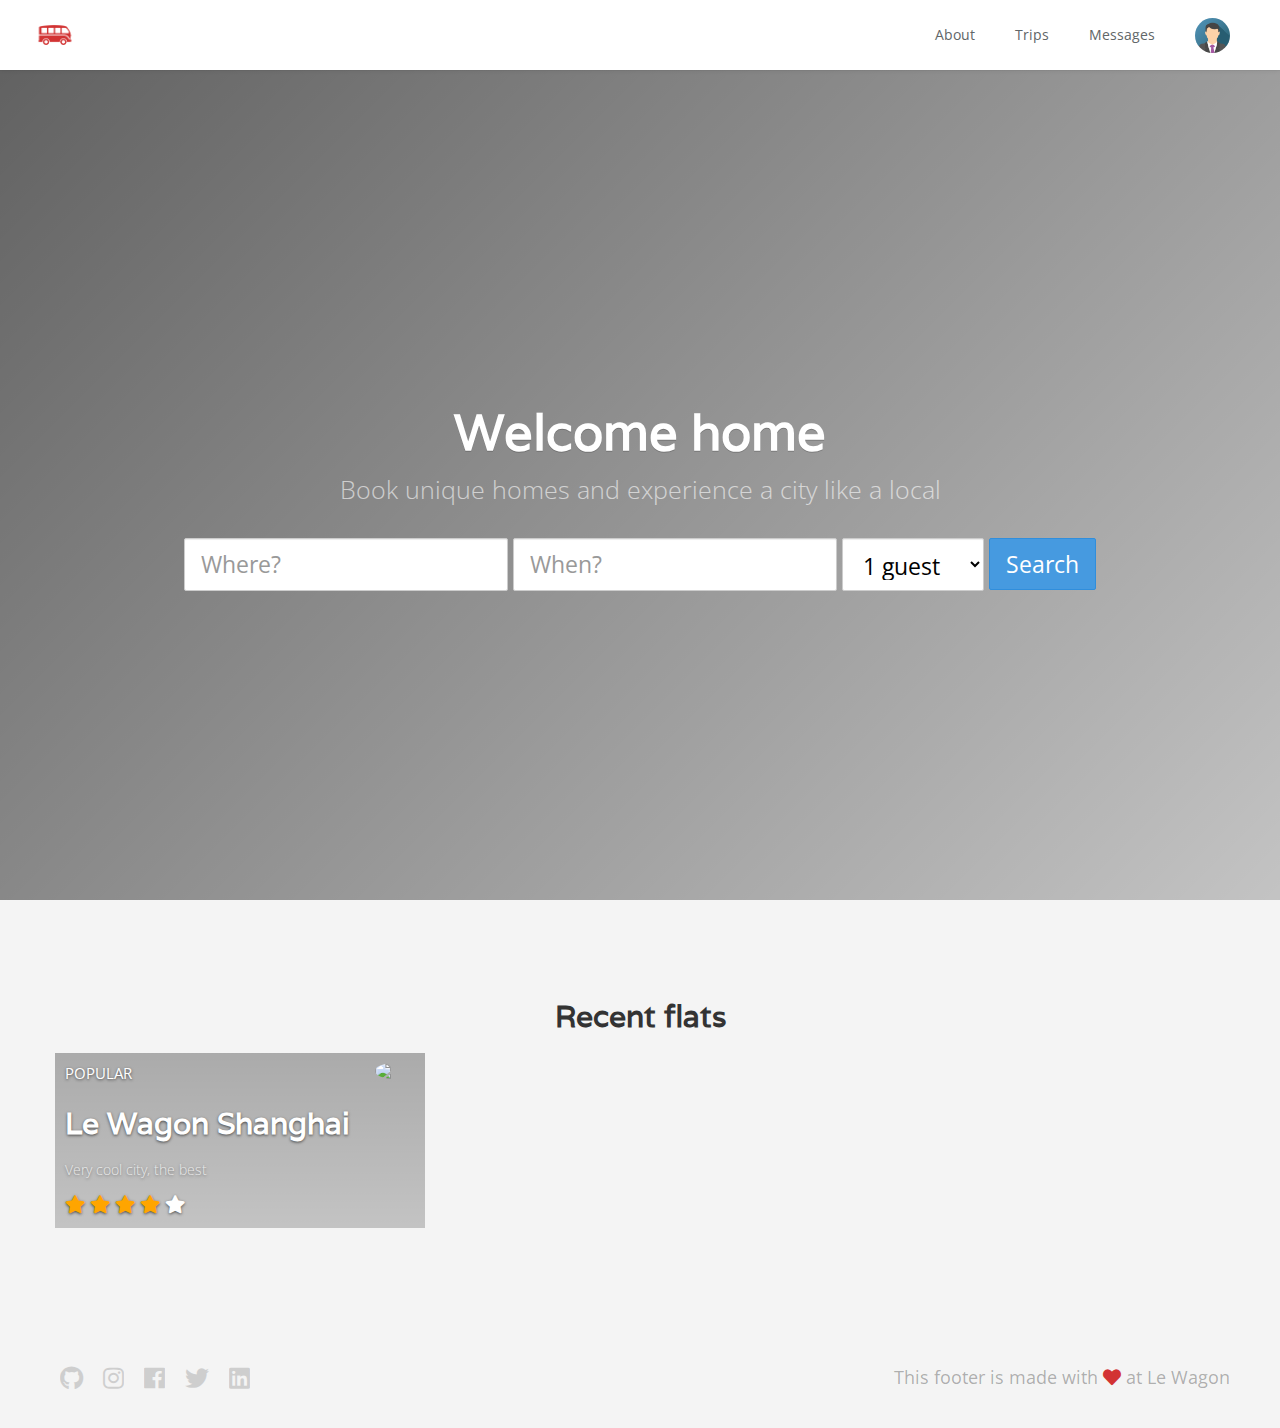
==== index.html @ 0a878580 "Automated commit at 2018-11-19 12:43:13 UTC by middleman-deploy 2.0.0-alpha" ====
<!doctype html>
<html>
  <head>
    <meta charset="utf-8">
    <meta http-equiv="x-ua-compatible" content="ie=edge">
    <meta name="viewport"
          content="width=device-width, initial-scale=1, shrink-to-fit=no">
    <!-- Use the title from a page's frontmatter if it has one -->
    <title>Le Wagon - Middleman</title>
    <link href="stylesheets/application-6b6d9de7.css" rel="stylesheet" />
    <script src="javascripts/application-93de88c9.js"></script>
    <link href="images/favicon-f15af148.png" rel="icon" type="image/png" />
  </head>
  <body>
    <div class="navbar-wagon">
  <!-- Logo -->
  <a href="/" class="navbar-wagon-brand">
    <img src="images/logo-acc9c0ec.png" alt="logo">
  </a>

  <!-- Right Navigation -->
  <div class="navbar-wagon-right hidden-xs hidden-sm">
    <a href="about.html" class="navbar-wagon-item navbar-wagon-link">About</a>
    <a href="/" class="navbar-wagon-item navbar-wagon-link">Trips</a>
    <a href="/" class="navbar-wagon-item navbar-wagon-link">Messages</a>

    <!-- Profile picture with dropdown list -->
    <div class="navbar-wagon-item">
      <div class="dropdown">
        <img src="images/avatar-68be10f1.png" class="avatar dropdown-toggle" id="navbar-wagon-menu" data-toggle="dropdown">
        <ul class="dropdown-menu dropdown-menu-right navbar-wagon-dropdown-menu">
          <li><a href="#">Profile</a></li>
          <li><a href="#">Dashboard</a></li>
          <li><a href="#">Log out</a></li>
        </ul>
      </div>
    </div>
  </div>

  <!-- Dropdown appearing on mobile only -->
  <div class="navbar-wagon-item hidden-md hidden-lg">
    <div class="dropdown">
      <i class="fas fa-bars dropdown-toggle" data-toggle="dropdown" role="button"></i>
      <ul class="dropdown-menu dropdown-menu-right navbar-wagon-dropdown-menu">
        <li><a href="#">Host</a></li>
        <li><a href="#">Trips</a></li>
        <li><a href="#">Messages</a></li>
      </ul>
    </div>
  </div>
</div>

    <div class="banner" style="background-image: linear-gradient(-225deg, rgba(0,0,0,0.6) 0%, rgba(0,0,0,0.2) 100%), url('https://kitt.lewagon.com/placeholder/cities/paris');">
  <div class="banner-content">
    <h1>Welcome home</h1>
    <p>Book unique homes and experience a city like a local</p>
    <form action="#" class="form-inline">
      <input type="text" class="form-control input-lg" placeholder="Where?">
      <input type="text" class="form-control input-lg" placeholder="When?">
      <select name id class="form-control input-lg">
        <option value="1">1 guest</option>
        <option value="2">2 guests</option>
        <option value="3">3 guests</option>
      </select>
      <a class="btn btn-primary btn-lg">Search</a>
    </form>
  </div>
</div>


<div class="container" id="home-flats">
  <h2 class="text-center">Recent flats</h2>
  <div class="row">
    <div class="col-xs-12 col-sm-4">
        <div class="card" style="background-image: linear-gradient(rgba(0,0,0,0.3), rgba(0,0,0,0.2)), url('https://kitt.lewagon.com/placeholder/cities/shanghai');">
        <div class="card-category">Popular</div>
        <div class="card-description">
          <h2>Le Wagon Shanghai</h2>
          <p>Very cool city, the best</p>
          <span class="fa fa-star checked"></span>
          <span class="fa fa-star checked"></span>
          <span class="fa fa-star checked"></span>
          <span class="fa fa-star checked"></span>
          <span class="fa fa-star"></span>
        </div>
        <img class="card-user" src="https://kitt.lewagon.com/placeholder/users/tgenaitay">
        <a class="card-link" href="#" ></a>
      </div>
    </div>
  </div>
</div>


    <div class="footer">
  <div class="footer-links">
    <a href="#"><i class="fab fa-github"></i></a>
    <a href="#"><i class="fab fa-instagram"></i></a>
    <a href="#"><i class="fab fa-facebook"></i></a>
    <a href="#"><i class="fab fa-twitter"></i></a>
    <a href="#"><i class="fab fa-linkedin"></i></a>
  </div>
  <div class="footer-copyright">
    This footer is made with <i class="fas fa-heart"></i> at Le Wagon
  </div>
</div>

  </body>
</html>
---- stylesheets/application-6b6d9de7.css ----
@import url("https://fonts.googleapis.com/css?family=Open+Sans:400,300,700|Raleway:400,100,300,700,500");@import url("https://fonts.googleapis.com/css?family=Varela:400,300,700");/*!
 * Bootstrap v3.3.7 (http://getbootstrap.com)
 * Copyright 2011-2016 Twitter, Inc.
 * Licensed under MIT (https://github.com/twbs/bootstrap/blob/master/LICENSE)
 *//*! normalize.css v3.0.3 | MIT License | github.com/necolas/normalize.css */html{font-family:sans-serif;-ms-text-size-adjust:100%;-webkit-text-size-adjust:100%}body{margin:0}article,aside,details,figcaption,figure,footer,header,hgroup,main,menu,nav,section,summary{display:block}audio,canvas,progress,video{display:inline-block;vertical-align:baseline}audio:not([controls]){display:none;height:0}[hidden],template{display:none}a{background-color:transparent}a:active,a:hover{outline:0}abbr[title]{border-bottom:1px dotted}b,strong{font-weight:bold}dfn{font-style:italic}h1{font-size:2em;margin:0.67em 0}mark{background:#ff0;color:#000}small{font-size:80%}sub,sup{font-size:75%;line-height:0;position:relative;vertical-align:baseline}sup{top:-0.5em}sub{bottom:-0.25em}img{border:0}svg:not(:root){overflow:hidden}figure{margin:1em 40px}hr{-webkit-box-sizing:content-box;box-sizing:content-box;height:0}pre{overflow:auto}code,kbd,pre,samp{font-family:monospace, monospace;font-size:1em}button,input,optgroup,select,textarea{color:inherit;font:inherit;margin:0}button{overflow:visible}button,select{text-transform:none}button,html input[type="button"],input[type="reset"],input[type="submit"]{-webkit-appearance:button;cursor:pointer}button[disabled],html input[disabled]{cursor:default}button::-moz-focus-inner,input::-moz-focus-inner{border:0;padding:0}input{line-height:normal}input[type="checkbox"],input[type="radio"]{-webkit-box-sizing:border-box;box-sizing:border-box;padding:0}input[type="number"]::-webkit-inner-spin-button,input[type="number"]::-webkit-outer-spin-button{height:auto}input[type="search"]{-webkit-appearance:textfield;-webkit-box-sizing:content-box;box-sizing:content-box}input[type="search"]::-webkit-search-cancel-button,input[type="search"]::-webkit-search-decoration{-webkit-appearance:none}fieldset{border:1px solid #c0c0c0;margin:0 2px;padding:0.35em 0.625em 0.75em}legend{border:0;padding:0}textarea{overflow:auto}optgroup{font-weight:bold}table{border-collapse:collapse;border-spacing:0}td,th{padding:0}/*! Source: https://github.com/h5bp/html5-boilerplate/blob/master/src/css/main.css */@media print{*,*:before,*:after{background:transparent !important;color:#000 !important;-webkit-box-shadow:none !important;box-shadow:none !important;text-shadow:none !important}a,a:visited{text-decoration:underline}a[href]:after{content:" (" attr(href) ")"}abbr[title]:after{content:" (" attr(title) ")"}a[href^="#"]:after,a[href^="javascript:"]:after{content:""}pre,blockquote{border:1px solid #999;page-break-inside:avoid}thead{display:table-header-group}tr,img{page-break-inside:avoid}img{max-width:100% !important}p,h2,h3{orphans:3;widows:3}h2,h3{page-break-after:avoid}.navbar{display:none}.btn>.caret,.dropup>.btn>.caret{border-top-color:#000 !important}.label{border:1px solid #000}.table{border-collapse:collapse !important}.table td,.table th{background-color:#fff !important}.table-bordered th,.table-bordered td{border:1px solid #ddd !important}}@font-face{font-family:'Glyphicons Halflings';src:url("../assets/bootstrap/glyphicons-halflings-regular-86b6f62b.eot");src:url("../assets/bootstrap/glyphicons-halflings-regular-86b6f62b.eot?#iefix") format("embedded-opentype"),url("../assets/bootstrap/glyphicons-halflings-regular-ca35b697.woff2") format("woff2"),url("../assets/bootstrap/glyphicons-halflings-regular-278e49a8.woff") format("woff"),url("../assets/bootstrap/glyphicons-halflings-regular-44bc1850.ttf") format("truetype"),url("../assets/bootstrap/glyphicons-halflings-regular-de51a849.svg#glyphicons_halflingsregular") format("svg")}.glyphicon{position:relative;top:1px;display:inline-block;font-family:'Glyphicons Halflings';font-style:normal;font-weight:normal;line-height:1;-webkit-font-smoothing:antialiased;-moz-osx-font-smoothing:grayscale}.glyphicon-asterisk:before{content:"\002a"}.glyphicon-plus:before{content:"\002b"}.glyphicon-euro:before,.glyphicon-eur:before{content:"\20ac"}.glyphicon-minus:before{content:"\2212"}.glyphicon-cloud:before{content:"\2601"}.glyphicon-envelope:before{content:"\2709"}.glyphicon-pencil:before{content:"\270f"}.glyphicon-glass:before{content:"\e001"}.glyphicon-music:before{content:"\e002"}.glyphicon-search:before{content:"\e003"}.glyphicon-heart:before{content:"\e005"}.glyphicon-star:before{content:"\e006"}.glyphicon-star-empty:before{content:"\e007"}.glyphicon-user:before{content:"\e008"}.glyphicon-film:before{content:"\e009"}.glyphicon-th-large:before{content:"\e010"}.glyphicon-th:before{content:"\e011"}.glyphicon-th-list:before{content:"\e012"}.glyphicon-ok:before{content:"\e013"}.glyphicon-remove:before{content:"\e014"}.glyphicon-zoom-in:before{content:"\e015"}.glyphicon-zoom-out:before{content:"\e016"}.glyphicon-off:before{content:"\e017"}.glyphicon-signal:before{content:"\e018"}.glyphicon-cog:before{content:"\e019"}.glyphicon-trash:before{content:"\e020"}.glyphicon-home:before{content:"\e021"}.glyphicon-file:before{content:"\e022"}.glyphicon-time:before{content:"\e023"}.glyphicon-road:before{content:"\e024"}.glyphicon-download-alt:before{content:"\e025"}.glyphicon-download:before{content:"\e026"}.glyphicon-upload:before{content:"\e027"}.glyphicon-inbox:before{content:"\e028"}.glyphicon-play-circle:before{content:"\e029"}.glyphicon-repeat:before{content:"\e030"}.glyphicon-refresh:before{content:"\e031"}.glyphicon-list-alt:before{content:"\e032"}.glyphicon-lock:before{content:"\e033"}.glyphicon-flag:before{content:"\e034"}.glyphicon-headphones:before{content:"\e035"}.glyphicon-volume-off:before{content:"\e036"}.glyphicon-volume-down:before{content:"\e037"}.glyphicon-volume-up:before{content:"\e038"}.glyphicon-qrcode:before{content:"\e039"}.glyphicon-barcode:before{content:"\e040"}.glyphicon-tag:before{content:"\e041"}.glyphicon-tags:before{content:"\e042"}.glyphicon-book:before{content:"\e043"}.glyphicon-bookmark:before{content:"\e044"}.glyphicon-print:before{content:"\e045"}.glyphicon-camera:before{content:"\e046"}.glyphicon-font:before{content:"\e047"}.glyphicon-bold:before{content:"\e048"}.glyphicon-italic:before{content:"\e049"}.glyphicon-text-height:before{content:"\e050"}.glyphicon-text-width:before{content:"\e051"}.glyphicon-align-left:before{content:"\e052"}.glyphicon-align-center:before{content:"\e053"}.glyphicon-align-right:before{content:"\e054"}.glyphicon-align-justify:before{content:"\e055"}.glyphicon-list:before{content:"\e056"}.glyphicon-indent-left:before{content:"\e057"}.glyphicon-indent-right:before{content:"\e058"}.glyphicon-facetime-video:before{content:"\e059"}.glyphicon-picture:before{content:"\e060"}.glyphicon-map-marker:before{content:"\e062"}.glyphicon-adjust:before{content:"\e063"}.glyphicon-tint:before{content:"\e064"}.glyphicon-edit:before{content:"\e065"}.glyphicon-share:before{content:"\e066"}.glyphicon-check:before{content:"\e067"}.glyphicon-move:before{content:"\e068"}.glyphicon-step-backward:before{content:"\e069"}.glyphicon-fast-backward:before{content:"\e070"}.glyphicon-backward:before{content:"\e071"}.glyphicon-play:before{content:"\e072"}.glyphicon-pause:before{content:"\e073"}.glyphicon-stop:before{content:"\e074"}.glyphicon-forward:before{content:"\e075"}.glyphicon-fast-forward:before{content:"\e076"}.glyphicon-step-forward:before{content:"\e077"}.glyphicon-eject:before{content:"\e078"}.glyphicon-chevron-left:before{content:"\e079"}.glyphicon-chevron-right:before{content:"\e080"}.glyphicon-plus-sign:before{content:"\e081"}.glyphicon-minus-sign:before{content:"\e082"}.glyphicon-remove-sign:before{content:"\e083"}.glyphicon-ok-sign:before{content:"\e084"}.glyphicon-question-sign:before{content:"\e085"}.glyphicon-info-sign:before{content:"\e086"}.glyphicon-screenshot:before{content:"\e087"}.glyphicon-remove-circle:before{content:"\e088"}.glyphicon-ok-circle:before{content:"\e089"}.glyphicon-ban-circle:before{content:"\e090"}.glyphicon-arrow-left:before{content:"\e091"}.glyphicon-arrow-right:before{content:"\e092"}.glyphicon-arrow-up:before{content:"\e093"}.glyphicon-arrow-down:before{content:"\e094"}.glyphicon-share-alt:before{content:"\e095"}.glyphicon-resize-full:before{content:"\e096"}.glyphicon-resize-small:before{content:"\e097"}.glyphicon-exclamation-sign:before{content:"\e101"}.glyphicon-gift:before{content:"\e102"}.glyphicon-leaf:before{content:"\e103"}.glyphicon-fire:before{content:"\e104"}.glyphicon-eye-open:before{content:"\e105"}.glyphicon-eye-close:before{content:"\e106"}.glyphicon-warning-sign:before{content:"\e107"}.glyphicon-plane:before{content:"\e108"}.glyphicon-calendar:before{content:"\e109"}.glyphicon-random:before{content:"\e110"}.glyphicon-comment:before{content:"\e111"}.glyphicon-magnet:before{content:"\e112"}.glyphicon-chevron-up:before{content:"\e113"}.glyphicon-chevron-down:before{content:"\e114"}.glyphicon-retweet:before{content:"\e115"}.glyphicon-shopping-cart:before{content:"\e116"}.glyphicon-folder-close:before{content:"\e117"}.glyphicon-folder-open:before{content:"\e118"}.glyphicon-resize-vertical:before{content:"\e119"}.glyphicon-resize-horizontal:before{content:"\e120"}.glyphicon-hdd:before{content:"\e121"}.glyphicon-bullhorn:before{content:"\e122"}.glyphicon-bell:before{content:"\e123"}.glyphicon-certificate:before{content:"\e124"}.glyphicon-thumbs-up:before{content:"\e125"}.glyphicon-thumbs-down:before{content:"\e126"}.glyphicon-hand-right:before{content:"\e127"}.glyphicon-hand-left:before{content:"\e128"}.glyphicon-hand-up:before{content:"\e129"}.glyphicon-hand-down:before{content:"\e130"}.glyphicon-circle-arrow-right:before{content:"\e131"}.glyphicon-circle-arrow-left:before{content:"\e132"}.glyphicon-circle-arrow-up:before{content:"\e133"}.glyphicon-circle-arrow-down:before{content:"\e134"}.glyphicon-globe:before{content:"\e135"}.glyphicon-wrench:before{content:"\e136"}.glyphicon-tasks:before{content:"\e137"}.glyphicon-filter:before{content:"\e138"}.glyphicon-briefcase:before{content:"\e139"}.glyphicon-fullscreen:before{content:"\e140"}.glyphicon-dashboard:before{content:"\e141"}.glyphicon-paperclip:before{content:"\e142"}.glyphicon-heart-empty:before{content:"\e143"}.glyphicon-link:before{content:"\e144"}.glyphicon-phone:before{content:"\e145"}.glyphicon-pushpin:before{content:"\e146"}.glyphicon-usd:before{content:"\e148"}.glyphicon-gbp:before{content:"\e149"}.glyphicon-sort:before{content:"\e150"}.glyphicon-sort-by-alphabet:before{content:"\e151"}.glyphicon-sort-by-alphabet-alt:before{content:"\e152"}.glyphicon-sort-by-order:before{content:"\e153"}.glyphicon-sort-by-order-alt:before{content:"\e154"}.glyphicon-sort-by-attributes:before{content:"\e155"}.glyphicon-sort-by-attributes-alt:before{content:"\e156"}.glyphicon-unchecked:before{content:"\e157"}.glyphicon-expand:before{content:"\e158"}.glyphicon-collapse-down:before{content:"\e159"}.glyphicon-collapse-up:before{content:"\e160"}.glyphicon-log-in:before{content:"\e161"}.glyphicon-flash:before{content:"\e162"}.glyphicon-log-out:before{content:"\e163"}.glyphicon-new-window:before{content:"\e164"}.glyphicon-record:before{content:"\e165"}.glyphicon-save:before{content:"\e166"}.glyphicon-open:before{content:"\e167"}.glyphicon-saved:before{content:"\e168"}.glyphicon-import:before{content:"\e169"}.glyphicon-export:before{content:"\e170"}.glyphicon-send:before{content:"\e171"}.glyphicon-floppy-disk:before{content:"\e172"}.glyphicon-floppy-saved:before{content:"\e173"}.glyphicon-floppy-remove:before{content:"\e174"}.glyphicon-floppy-save:before{content:"\e175"}.glyphicon-floppy-open:before{content:"\e176"}.glyphicon-credit-card:before{content:"\e177"}.glyphicon-transfer:before{content:"\e178"}.glyphicon-cutlery:before{content:"\e179"}.glyphicon-header:before{content:"\e180"}.glyphicon-compressed:before{content:"\e181"}.glyphicon-earphone:before{content:"\e182"}.glyphicon-phone-alt:before{content:"\e183"}.glyphicon-tower:before{content:"\e184"}.glyphicon-stats:before{content:"\e185"}.glyphicon-sd-video:before{content:"\e186"}.glyphicon-hd-video:before{content:"\e187"}.glyphicon-subtitles:before{content:"\e188"}.glyphicon-sound-stereo:before{content:"\e189"}.glyphicon-sound-dolby:before{content:"\e190"}.glyphicon-sound-5-1:before{content:"\e191"}.glyphicon-sound-6-1:before{content:"\e192"}.glyphicon-sound-7-1:before{content:"\e193"}.glyphicon-copyright-mark:before{content:"\e194"}.glyphicon-registration-mark:before{content:"\e195"}.glyphicon-cloud-download:before{content:"\e197"}.glyphicon-cloud-upload:before{content:"\e198"}.glyphicon-tree-conifer:before{content:"\e199"}.glyphicon-tree-deciduous:before{content:"\e200"}.glyphicon-cd:before{content:"\e201"}.glyphicon-save-file:before{content:"\e202"}.glyphicon-open-file:before{content:"\e203"}.glyphicon-level-up:before{content:"\e204"}.glyphicon-copy:before{content:"\e205"}.glyphicon-paste:before{content:"\e206"}.glyphicon-alert:before{content:"\e209"}.glyphicon-equalizer:before{content:"\e210"}.glyphicon-king:before{content:"\e211"}.glyphicon-queen:before{content:"\e212"}.glyphicon-pawn:before{content:"\e213"}.glyphicon-bishop:before{content:"\e214"}.glyphicon-knight:before{content:"\e215"}.glyphicon-baby-formula:before{content:"\e216"}.glyphicon-tent:before{content:"\26fa"}.glyphicon-blackboard:before{content:"\e218"}.glyphicon-bed:before{content:"\e219"}.glyphicon-apple:before{content:"\f8ff"}.glyphicon-erase:before{content:"\e221"}.glyphicon-hourglass:before{content:"\231b"}.glyphicon-lamp:before{content:"\e223"}.glyphicon-duplicate:before{content:"\e224"}.glyphicon-piggy-bank:before{content:"\e225"}.glyphicon-scissors:before{content:"\e226"}.glyphicon-bitcoin:before{content:"\e227"}.glyphicon-btc:before{content:"\e227"}.glyphicon-xbt:before{content:"\e227"}.glyphicon-yen:before{content:"\00a5"}.glyphicon-jpy:before{content:"\00a5"}.glyphicon-ruble:before{content:"\20bd"}.glyphicon-rub:before{content:"\20bd"}.glyphicon-scale:before{content:"\e230"}.glyphicon-ice-lolly:before{content:"\e231"}.glyphicon-ice-lolly-tasted:before{content:"\e232"}.glyphicon-education:before{content:"\e233"}.glyphicon-option-horizontal:before{content:"\e234"}.glyphicon-option-vertical:before{content:"\e235"}.glyphicon-menu-hamburger:before{content:"\e236"}.glyphicon-modal-window:before{content:"\e237"}.glyphicon-oil:before{content:"\e238"}.glyphicon-grain:before{content:"\e239"}.glyphicon-sunglasses:before{content:"\e240"}.glyphicon-text-size:before{content:"\e241"}.glyphicon-text-color:before{content:"\e242"}.glyphicon-text-background:before{content:"\e243"}.glyphicon-object-align-top:before{content:"\e244"}.glyphicon-object-align-bottom:before{content:"\e245"}.glyphicon-object-align-horizontal:before{content:"\e246"}.glyphicon-object-align-left:before{content:"\e247"}.glyphicon-object-align-vertical:before{content:"\e248"}.glyphicon-object-align-right:before{content:"\e249"}.glyphicon-triangle-right:before{content:"\e250"}.glyphicon-triangle-left:before{content:"\e251"}.glyphicon-triangle-bottom:before{content:"\e252"}.glyphicon-triangle-top:before{content:"\e253"}.glyphicon-console:before{content:"\e254"}.glyphicon-superscript:before{content:"\e255"}.glyphicon-subscript:before{content:"\e256"}.glyphicon-menu-left:before{content:"\e257"}.glyphicon-menu-right:before{content:"\e258"}.glyphicon-menu-down:before{content:"\e259"}.glyphicon-menu-up:before{content:"\e260"}*{-webkit-box-sizing:border-box;box-sizing:border-box}*:before,*:after{-webkit-box-sizing:border-box;box-sizing:border-box}html{font-size:10px;-webkit-tap-highlight-color:transparent}body{font-family:"Open Sans", "Helvetica", "sans-serif";font-size:18px;line-height:1.42857143;color:#333333;background-color:#F4F4F4}input,button,select,textarea{font-family:inherit;font-size:inherit;line-height:inherit}a{color:#469AE0;text-decoration:none}a:hover,a:focus{color:#1f74ba;text-decoration:underline}a:focus{outline:5px auto -webkit-focus-ring-color;outline-offset:-2px}figure{margin:0}img{vertical-align:middle}.img-responsive{display:block;max-width:100%;height:auto}.img-rounded{border-radius:2px}.img-thumbnail{padding:4px;line-height:1.42857143;background-color:#F4F4F4;border:1px solid #ddd;border-radius:2px;-webkit-transition:all 0.2s ease-in-out;transition:all 0.2s ease-in-out;display:inline-block;max-width:100%;height:auto}.img-circle{border-radius:50%}hr{margin-top:25px;margin-bottom:25px;border:0;border-top:1px solid #eeeeee}.sr-only{position:absolute;width:1px;height:1px;margin:-1px;padding:0;overflow:hidden;clip:rect(0, 0, 0, 0);border:0}.sr-only-focusable:active,.sr-only-focusable:focus{position:static;width:auto;height:auto;margin:0;overflow:visible;clip:auto}[role="button"]{cursor:pointer}h1,h2,h3,h4,h5,h6,.h1,.h2,.h3,.h4,.h5,.h6{font-family:"Varela", "Helvetica", "sans-serif";font-weight:500;line-height:1.1;color:inherit}h1 small,h1 .small,h2 small,h2 .small,h3 small,h3 .small,h4 small,h4 .small,h5 small,h5 .small,h6 small,h6 .small,.h1 small,.h1 .small,.h2 small,.h2 .small,.h3 small,.h3 .small,.h4 small,.h4 .small,.h5 small,.h5 .small,.h6 small,.h6 .small{font-weight:normal;line-height:1;color:#777777}h1,.h1,h2,.h2,h3,.h3{margin-top:25px;margin-bottom:12.5px}h1 small,h1 .small,.h1 small,.h1 .small,h2 small,h2 .small,.h2 small,.h2 .small,h3 small,h3 .small,.h3 small,.h3 .small{font-size:65%}h4,.h4,h5,.h5,h6,.h6{margin-top:12.5px;margin-bottom:12.5px}h4 small,h4 .small,.h4 small,.h4 .small,h5 small,h5 .small,.h5 small,.h5 .small,h6 small,h6 .small,.h6 small,.h6 .small{font-size:75%}h1,.h1{font-size:46px}h2,.h2{font-size:38px}h3,.h3{font-size:31px}h4,.h4{font-size:23px}h5,.h5{font-size:18px}h6,.h6{font-size:16px}p{margin:0 0 12.5px}.lead{margin-bottom:25px;font-size:20px;font-weight:300;line-height:1.4}@media (min-width: 768px){.lead{font-size:27px}}small,.small{font-size:88%}mark,.mark{background-color:#fcf8e3;padding:.2em}.text-left{text-align:left}.text-right{text-align:right}.text-center{text-align:center}.text-justify{text-align:justify}.text-nowrap{white-space:nowrap}.text-lowercase{text-transform:lowercase}.text-uppercase,.initialism{text-transform:uppercase}.text-capitalize{text-transform:capitalize}.text-muted{color:#777777}.text-primary{color:#469AE0}a.text-primary:hover,a.text-primary:focus{color:#2381d0}.text-success{color:#3c763d}a.text-success:hover,a.text-success:focus{color:#2b542c}.text-info{color:#31708f}a.text-info:hover,a.text-info:focus{color:#245269}.text-warning{color:#8a6d3b}a.text-warning:hover,a.text-warning:focus{color:#66512c}.text-danger{color:#a94442}a.text-danger:hover,a.text-danger:focus{color:#843534}.bg-primary{color:#fff}.bg-primary{background-color:#469AE0}a.bg-primary:hover,a.bg-primary:focus{background-color:#2381d0}.bg-success{background-color:#dff0d8}a.bg-success:hover,a.bg-success:focus{background-color:#c1e2b3}.bg-info{background-color:#d9edf7}a.bg-info:hover,a.bg-info:focus{background-color:#afd9ee}.bg-warning{background-color:#fcf8e3}a.bg-warning:hover,a.bg-warning:focus{background-color:#f7ecb5}.bg-danger{background-color:#f2dede}a.bg-danger:hover,a.bg-danger:focus{background-color:#e4b9b9}.page-header{padding-bottom:11.5px;margin:50px 0 25px;border-bottom:1px solid #eeeeee}ul,ol{margin-top:0;margin-bottom:12.5px}ul ul,ul ol,ol ul,ol ol{margin-bottom:0}.list-unstyled{padding-left:0;list-style:none}.list-inline{padding-left:0;list-style:none;margin-left:-5px}.list-inline>li{display:inline-block;padding-left:5px;padding-right:5px}dl{margin-top:0;margin-bottom:25px}dt,dd{line-height:1.42857143}dt{font-weight:bold}dd{margin-left:0}.dl-horizontal dd:before,.dl-horizontal dd:after{content:" ";display:table}.dl-horizontal dd:after{clear:both}@media (min-width: 768px){.dl-horizontal dt{float:left;width:160px;clear:left;text-align:right;overflow:hidden;text-overflow:ellipsis;white-space:nowrap}.dl-horizontal dd{margin-left:180px}}abbr[title],abbr[data-original-title]{cursor:help;border-bottom:1px dotted #777777}.initialism{font-size:90%}blockquote{padding:12.5px 25px;margin:0 0 25px;font-size:22.5px;border-left:5px solid #eeeeee}blockquote p:last-child,blockquote ul:last-child,blockquote ol:last-child{margin-bottom:0}blockquote footer,blockquote small,blockquote .small{display:block;font-size:80%;line-height:1.42857143;color:#777777}blockquote footer:before,blockquote small:before,blockquote .small:before{content:'\2014 \00A0'}.blockquote-reverse,blockquote.pull-right{padding-right:15px;padding-left:0;border-right:5px solid #eeeeee;border-left:0;text-align:right}.blockquote-reverse footer:before,.blockquote-reverse small:before,.blockquote-reverse .small:before,blockquote.pull-right footer:before,blockquote.pull-right small:before,blockquote.pull-right .small:before{content:''}.blockquote-reverse footer:after,.blockquote-reverse small:after,.blockquote-reverse .small:after,blockquote.pull-right footer:after,blockquote.pull-right small:after,blockquote.pull-right .small:after{content:'\00A0 \2014'}address{margin-bottom:25px;font-style:normal;line-height:1.42857143}code,kbd,pre,samp{font-family:Menlo, Monaco, Consolas, "Courier New", monospace}code{padding:2px 4px;font-size:90%;color:#c7254e;background-color:#f9f2f4;border-radius:2px}kbd{padding:2px 4px;font-size:90%;color:#fff;background-color:#333;border-radius:2px;-webkit-box-shadow:inset 0 -1px 0 rgba(0,0,0,0.25);box-shadow:inset 0 -1px 0 rgba(0,0,0,0.25)}kbd kbd{padding:0;font-size:100%;font-weight:bold;-webkit-box-shadow:none;box-shadow:none}pre{display:block;padding:12px;margin:0 0 12.5px;font-size:17px;line-height:1.42857143;word-break:break-all;word-wrap:break-word;color:#333333;background-color:#f5f5f5;border:1px solid #ccc;border-radius:2px}pre code{padding:0;font-size:inherit;color:inherit;white-space:pre-wrap;background-color:transparent;border-radius:0}.pre-scrollable{max-height:340px;overflow-y:scroll}.container{margin-right:auto;margin-left:auto;padding-left:15px;padding-right:15px}.container:before,.container:after{content:" ";display:table}.container:after{clear:both}@media (min-width: 768px){.container{width:750px}}@media (min-width: 992px){.container{width:970px}}@media (min-width: 1200px){.container{width:1170px}}.container-fluid{margin-right:auto;margin-left:auto;padding-left:15px;padding-right:15px}.container-fluid:before,.container-fluid:after{content:" ";display:table}.container-fluid:after{clear:both}.row{margin-left:-15px;margin-right:-15px}.row:before,.row:after{content:" ";display:table}.row:after{clear:both}.col-xs-1,.col-sm-1,.col-md-1,.col-lg-1,.col-xs-2,.col-sm-2,.col-md-2,.col-lg-2,.col-xs-3,.col-sm-3,.col-md-3,.col-lg-3,.col-xs-4,.col-sm-4,.col-md-4,.col-lg-4,.col-xs-5,.col-sm-5,.col-md-5,.col-lg-5,.col-xs-6,.col-sm-6,.col-md-6,.col-lg-6,.col-xs-7,.col-sm-7,.col-md-7,.col-lg-7,.col-xs-8,.col-sm-8,.col-md-8,.col-lg-8,.col-xs-9,.col-sm-9,.col-md-9,.col-lg-9,.col-xs-10,.col-sm-10,.col-md-10,.col-lg-10,.col-xs-11,.col-sm-11,.col-md-11,.col-lg-11,.col-xs-12,.col-sm-12,.col-md-12,.col-lg-12{position:relative;min-height:1px;padding-left:15px;padding-right:15px}.col-xs-1,.col-xs-2,.col-xs-3,.col-xs-4,.col-xs-5,.col-xs-6,.col-xs-7,.col-xs-8,.col-xs-9,.col-xs-10,.col-xs-11,.col-xs-12{float:left}.col-xs-1{width:8.33333333%}.col-xs-2{width:16.66666667%}.col-xs-3{width:25%}.col-xs-4{width:33.33333333%}.col-xs-5{width:41.66666667%}.col-xs-6{width:50%}.col-xs-7{width:58.33333333%}.col-xs-8{width:66.66666667%}.col-xs-9{width:75%}.col-xs-10{width:83.33333333%}.col-xs-11{width:91.66666667%}.col-xs-12{width:100%}.col-xs-pull-0{right:auto}.col-xs-pull-1{right:8.33333333%}.col-xs-pull-2{right:16.66666667%}.col-xs-pull-3{right:25%}.col-xs-pull-4{right:33.33333333%}.col-xs-pull-5{right:41.66666667%}.col-xs-pull-6{right:50%}.col-xs-pull-7{right:58.33333333%}.col-xs-pull-8{right:66.66666667%}.col-xs-pull-9{right:75%}.col-xs-pull-10{right:83.33333333%}.col-xs-pull-11{right:91.66666667%}.col-xs-pull-12{right:100%}.col-xs-push-0{left:auto}.col-xs-push-1{left:8.33333333%}.col-xs-push-2{left:16.66666667%}.col-xs-push-3{left:25%}.col-xs-push-4{left:33.33333333%}.col-xs-push-5{left:41.66666667%}.col-xs-push-6{left:50%}.col-xs-push-7{left:58.33333333%}.col-xs-push-8{left:66.66666667%}.col-xs-push-9{left:75%}.col-xs-push-10{left:83.33333333%}.col-xs-push-11{left:91.66666667%}.col-xs-push-12{left:100%}.col-xs-offset-0{margin-left:0%}.col-xs-offset-1{margin-left:8.33333333%}.col-xs-offset-2{margin-left:16.66666667%}.col-xs-offset-3{margin-left:25%}.col-xs-offset-4{margin-left:33.33333333%}.col-xs-offset-5{margin-left:41.66666667%}.col-xs-offset-6{margin-left:50%}.col-xs-offset-7{margin-left:58.33333333%}.col-xs-offset-8{margin-left:66.66666667%}.col-xs-offset-9{margin-left:75%}.col-xs-offset-10{margin-left:83.33333333%}.col-xs-offset-11{margin-left:91.66666667%}.col-xs-offset-12{margin-left:100%}@media (min-width: 768px){.col-sm-1,.col-sm-2,.col-sm-3,.col-sm-4,.col-sm-5,.col-sm-6,.col-sm-7,.col-sm-8,.col-sm-9,.col-sm-10,.col-sm-11,.col-sm-12{float:left}.col-sm-1{width:8.33333333%}.col-sm-2{width:16.66666667%}.col-sm-3{width:25%}.col-sm-4{width:33.33333333%}.col-sm-5{width:41.66666667%}.col-sm-6{width:50%}.col-sm-7{width:58.33333333%}.col-sm-8{width:66.66666667%}.col-sm-9{width:75%}.col-sm-10{width:83.33333333%}.col-sm-11{width:91.66666667%}.col-sm-12{width:100%}.col-sm-pull-0{right:auto}.col-sm-pull-1{right:8.33333333%}.col-sm-pull-2{right:16.66666667%}.col-sm-pull-3{right:25%}.col-sm-pull-4{right:33.33333333%}.col-sm-pull-5{right:41.66666667%}.col-sm-pull-6{right:50%}.col-sm-pull-7{right:58.33333333%}.col-sm-pull-8{right:66.66666667%}.col-sm-pull-9{right:75%}.col-sm-pull-10{right:83.33333333%}.col-sm-pull-11{right:91.66666667%}.col-sm-pull-12{right:100%}.col-sm-push-0{left:auto}.col-sm-push-1{left:8.33333333%}.col-sm-push-2{left:16.66666667%}.col-sm-push-3{left:25%}.col-sm-push-4{left:33.33333333%}.col-sm-push-5{left:41.66666667%}.col-sm-push-6{left:50%}.col-sm-push-7{left:58.33333333%}.col-sm-push-8{left:66.66666667%}.col-sm-push-9{left:75%}.col-sm-push-10{left:83.33333333%}.col-sm-push-11{left:91.66666667%}.col-sm-push-12{left:100%}.col-sm-offset-0{margin-left:0%}.col-sm-offset-1{margin-left:8.33333333%}.col-sm-offset-2{margin-left:16.66666667%}.col-sm-offset-3{margin-left:25%}.col-sm-offset-4{margin-left:33.33333333%}.col-sm-offset-5{margin-left:41.66666667%}.col-sm-offset-6{margin-left:50%}.col-sm-offset-7{margin-left:58.33333333%}.col-sm-offset-8{margin-left:66.66666667%}.col-sm-offset-9{margin-left:75%}.col-sm-offset-10{margin-left:83.33333333%}.col-sm-offset-11{margin-left:91.66666667%}.col-sm-offset-12{margin-left:100%}}@media (min-width: 992px){.col-md-1,.col-md-2,.col-md-3,.col-md-4,.col-md-5,.col-md-6,.col-md-7,.col-md-8,.col-md-9,.col-md-10,.col-md-11,.col-md-12{float:left}.col-md-1{width:8.33333333%}.col-md-2{width:16.66666667%}.col-md-3{width:25%}.col-md-4{width:33.33333333%}.col-md-5{width:41.66666667%}.col-md-6{width:50%}.col-md-7{width:58.33333333%}.col-md-8{width:66.66666667%}.col-md-9{width:75%}.col-md-10{width:83.33333333%}.col-md-11{width:91.66666667%}.col-md-12{width:100%}.col-md-pull-0{right:auto}.col-md-pull-1{right:8.33333333%}.col-md-pull-2{right:16.66666667%}.col-md-pull-3{right:25%}.col-md-pull-4{right:33.33333333%}.col-md-pull-5{right:41.66666667%}.col-md-pull-6{right:50%}.col-md-pull-7{right:58.33333333%}.col-md-pull-8{right:66.66666667%}.col-md-pull-9{right:75%}.col-md-pull-10{right:83.33333333%}.col-md-pull-11{right:91.66666667%}.col-md-pull-12{right:100%}.col-md-push-0{left:auto}.col-md-push-1{left:8.33333333%}.col-md-push-2{left:16.66666667%}.col-md-push-3{left:25%}.col-md-push-4{left:33.33333333%}.col-md-push-5{left:41.66666667%}.col-md-push-6{left:50%}.col-md-push-7{left:58.33333333%}.col-md-push-8{left:66.66666667%}.col-md-push-9{left:75%}.col-md-push-10{left:83.33333333%}.col-md-push-11{left:91.66666667%}.col-md-push-12{left:100%}.col-md-offset-0{margin-left:0%}.col-md-offset-1{margin-left:8.33333333%}.col-md-offset-2{margin-left:16.66666667%}.col-md-offset-3{margin-left:25%}.col-md-offset-4{margin-left:33.33333333%}.col-md-offset-5{margin-left:41.66666667%}.col-md-offset-6{margin-left:50%}.col-md-offset-7{margin-left:58.33333333%}.col-md-offset-8{margin-left:66.66666667%}.col-md-offset-9{margin-left:75%}.col-md-offset-10{margin-left:83.33333333%}.col-md-offset-11{margin-left:91.66666667%}.col-md-offset-12{margin-left:100%}}@media (min-width: 1200px){.col-lg-1,.col-lg-2,.col-lg-3,.col-lg-4,.col-lg-5,.col-lg-6,.col-lg-7,.col-lg-8,.col-lg-9,.col-lg-10,.col-lg-11,.col-lg-12{float:left}.col-lg-1{width:8.33333333%}.col-lg-2{width:16.66666667%}.col-lg-3{width:25%}.col-lg-4{width:33.33333333%}.col-lg-5{width:41.66666667%}.col-lg-6{width:50%}.col-lg-7{width:58.33333333%}.col-lg-8{width:66.66666667%}.col-lg-9{width:75%}.col-lg-10{width:83.33333333%}.col-lg-11{width:91.66666667%}.col-lg-12{width:100%}.col-lg-pull-0{right:auto}.col-lg-pull-1{right:8.33333333%}.col-lg-pull-2{right:16.66666667%}.col-lg-pull-3{right:25%}.col-lg-pull-4{right:33.33333333%}.col-lg-pull-5{right:41.66666667%}.col-lg-pull-6{right:50%}.col-lg-pull-7{right:58.33333333%}.col-lg-pull-8{right:66.66666667%}.col-lg-pull-9{right:75%}.col-lg-pull-10{right:83.33333333%}.col-lg-pull-11{right:91.66666667%}.col-lg-pull-12{right:100%}.col-lg-push-0{left:auto}.col-lg-push-1{left:8.33333333%}.col-lg-push-2{left:16.66666667%}.col-lg-push-3{left:25%}.col-lg-push-4{left:33.33333333%}.col-lg-push-5{left:41.66666667%}.col-lg-push-6{left:50%}.col-lg-push-7{left:58.33333333%}.col-lg-push-8{left:66.66666667%}.col-lg-push-9{left:75%}.col-lg-push-10{left:83.33333333%}.col-lg-push-11{left:91.66666667%}.col-lg-push-12{left:100%}.col-lg-offset-0{margin-left:0%}.col-lg-offset-1{margin-left:8.33333333%}.col-lg-offset-2{margin-left:16.66666667%}.col-lg-offset-3{margin-left:25%}.col-lg-offset-4{margin-left:33.33333333%}.col-lg-offset-5{margin-left:41.66666667%}.col-lg-offset-6{margin-left:50%}.col-lg-offset-7{margin-left:58.33333333%}.col-lg-offset-8{margin-left:66.66666667%}.col-lg-offset-9{margin-left:75%}.col-lg-offset-10{margin-left:83.33333333%}.col-lg-offset-11{margin-left:91.66666667%}.col-lg-offset-12{margin-left:100%}}table{background-color:transparent}caption{padding-top:8px;padding-bottom:8px;color:#777777;text-align:left}th{text-align:left}.table{width:100%;max-width:100%;margin-bottom:25px}.table>thead>tr>th,.table>thead>tr>td,.table>tbody>tr>th,.table>tbody>tr>td,.table>tfoot>tr>th,.table>tfoot>tr>td{padding:8px;line-height:1.42857143;vertical-align:top;border-top:1px solid #ddd}.table>thead>tr>th{vertical-align:bottom;border-bottom:2px solid #ddd}.table>caption+thead>tr:first-child>th,.table>caption+thead>tr:first-child>td,.table>colgroup+thead>tr:first-child>th,.table>colgroup+thead>tr:first-child>td,.table>thead:first-child>tr:first-child>th,.table>thead:first-child>tr:first-child>td{border-top:0}.table>tbody+tbody{border-top:2px solid #ddd}.table .table{background-color:#F4F4F4}.table-condensed>thead>tr>th,.table-condensed>thead>tr>td,.table-condensed>tbody>tr>th,.table-condensed>tbody>tr>td,.table-condensed>tfoot>tr>th,.table-condensed>tfoot>tr>td{padding:5px}.table-bordered{border:1px solid #ddd}.table-bordered>thead>tr>th,.table-bordered>thead>tr>td,.table-bordered>tbody>tr>th,.table-bordered>tbody>tr>td,.table-bordered>tfoot>tr>th,.table-bordered>tfoot>tr>td{border:1px solid #ddd}.table-bordered>thead>tr>th,.table-bordered>thead>tr>td{border-bottom-width:2px}.table-striped>tbody>tr:nth-of-type(odd){background-color:#f9f9f9}.table-hover>tbody>tr:hover{background-color:#f5f5f5}table col[class*="col-"]{position:static;float:none;display:table-column}table td[class*="col-"],table th[class*="col-"]{position:static;float:none;display:table-cell}.table>thead>tr>td.active,.table>thead>tr>th.active,.table>thead>tr.active>td,.table>thead>tr.active>th,.table>tbody>tr>td.active,.table>tbody>tr>th.active,.table>tbody>tr.active>td,.table>tbody>tr.active>th,.table>tfoot>tr>td.active,.table>tfoot>tr>th.active,.table>tfoot>tr.active>td,.table>tfoot>tr.active>th{background-color:#f5f5f5}.table-hover>tbody>tr>td.active:hover,.table-hover>tbody>tr>th.active:hover,.table-hover>tbody>tr.active:hover>td,.table-hover>tbody>tr:hover>.active,.table-hover>tbody>tr.active:hover>th{background-color:#e8e8e8}.table>thead>tr>td.success,.table>thead>tr>th.success,.table>thead>tr.success>td,.table>thead>tr.success>th,.table>tbody>tr>td.success,.table>tbody>tr>th.success,.table>tbody>tr.success>td,.table>tbody>tr.success>th,.table>tfoot>tr>td.success,.table>tfoot>tr>th.success,.table>tfoot>tr.success>td,.table>tfoot>tr.success>th{background-color:#dff0d8}.table-hover>tbody>tr>td.success:hover,.table-hover>tbody>tr>th.success:hover,.table-hover>tbody>tr.success:hover>td,.table-hover>tbody>tr:hover>.success,.table-hover>tbody>tr.success:hover>th{background-color:#d0e9c6}.table>thead>tr>td.info,.table>thead>tr>th.info,.table>thead>tr.info>td,.table>thead>tr.info>th,.table>tbody>tr>td.info,.table>tbody>tr>th.info,.table>tbody>tr.info>td,.table>tbody>tr.info>th,.table>tfoot>tr>td.info,.table>tfoot>tr>th.info,.table>tfoot>tr.info>td,.table>tfoot>tr.info>th{background-color:#d9edf7}.table-hover>tbody>tr>td.info:hover,.table-hover>tbody>tr>th.info:hover,.table-hover>tbody>tr.info:hover>td,.table-hover>tbody>tr:hover>.info,.table-hover>tbody>tr.info:hover>th{background-color:#c4e3f3}.table>thead>tr>td.warning,.table>thead>tr>th.warning,.table>thead>tr.warning>td,.table>thead>tr.warning>th,.table>tbody>tr>td.warning,.table>tbody>tr>th.warning,.table>tbody>tr.warning>td,.table>tbody>tr.warning>th,.table>tfoot>tr>td.warning,.table>tfoot>tr>th.warning,.table>tfoot>tr.warning>td,.table>tfoot>tr.warning>th{background-color:#fcf8e3}.table-hover>tbody>tr>td.warning:hover,.table-hover>tbody>tr>th.warning:hover,.table-hover>tbody>tr.warning:hover>td,.table-hover>tbody>tr:hover>.warning,.table-hover>tbody>tr.warning:hover>th{background-color:#faf2cc}.table>thead>tr>td.danger,.table>thead>tr>th.danger,.table>thead>tr.danger>td,.table>thead>tr.danger>th,.table>tbody>tr>td.danger,.table>tbody>tr>th.danger,.table>tbody>tr.danger>td,.table>tbody>tr.danger>th,.table>tfoot>tr>td.danger,.table>tfoot>tr>th.danger,.table>tfoot>tr.danger>td,.table>tfoot>tr.danger>th{background-color:#f2dede}.table-hover>tbody>tr>td.danger:hover,.table-hover>tbody>tr>th.danger:hover,.table-hover>tbody>tr.danger:hover>td,.table-hover>tbody>tr:hover>.danger,.table-hover>tbody>tr.danger:hover>th{background-color:#ebcccc}.table-responsive{overflow-x:auto;min-height:0.01%}@media screen and (max-width: 767px){.table-responsive{width:100%;margin-bottom:18.75px;overflow-y:hidden;-ms-overflow-style:-ms-autohiding-scrollbar;border:1px solid #ddd}.table-responsive>.table{margin-bottom:0}.table-responsive>.table>thead>tr>th,.table-responsive>.table>thead>tr>td,.table-responsive>.table>tbody>tr>th,.table-responsive>.table>tbody>tr>td,.table-responsive>.table>tfoot>tr>th,.table-responsive>.table>tfoot>tr>td{white-space:nowrap}.table-responsive>.table-bordered{border:0}.table-responsive>.table-bordered>thead>tr>th:first-child,.table-responsive>.table-bordered>thead>tr>td:first-child,.table-responsive>.table-bordered>tbody>tr>th:first-child,.table-responsive>.table-bordered>tbody>tr>td:first-child,.table-responsive>.table-bordered>tfoot>tr>th:first-child,.table-responsive>.table-bordered>tfoot>tr>td:first-child{border-left:0}.table-responsive>.table-bordered>thead>tr>th:last-child,.table-responsive>.table-bordered>thead>tr>td:last-child,.table-responsive>.table-bordered>tbody>tr>th:last-child,.table-responsive>.table-bordered>tbody>tr>td:last-child,.table-responsive>.table-bordered>tfoot>tr>th:last-child,.table-responsive>.table-bordered>tfoot>tr>td:last-child{border-right:0}.table-responsive>.table-bordered>tbody>tr:last-child>th,.table-responsive>.table-bordered>tbody>tr:last-child>td,.table-responsive>.table-bordered>tfoot>tr:last-child>th,.table-responsive>.table-bordered>tfoot>tr:last-child>td{border-bottom:0}}fieldset{padding:0;margin:0;border:0;min-width:0}legend{display:block;width:100%;padding:0;margin-bottom:25px;font-size:27px;line-height:inherit;color:#333333;border:0;border-bottom:1px solid #e5e5e5}label{display:inline-block;max-width:100%;margin-bottom:5px;font-weight:bold}input[type="search"]{-webkit-box-sizing:border-box;box-sizing:border-box}input[type="radio"],input[type="checkbox"]{margin:4px 0 0;margin-top:1px \9;line-height:normal}input[type="file"]{display:block}input[type="range"]{display:block;width:100%}select[multiple],select[size]{height:auto}input[type="file"]:focus,input[type="radio"]:focus,input[type="checkbox"]:focus{outline:5px auto -webkit-focus-ring-color;outline-offset:-2px}output{display:block;padding-top:7px;font-size:18px;line-height:1.42857143;color:#000000}.form-control{display:block;width:100%;height:39px;padding:6px 12px;font-size:18px;line-height:1.42857143;color:#000000;background-color:#fff;background-image:none;border:1px solid #ccc;border-radius:2px;-webkit-box-shadow:inset 0 1px 1px rgba(0,0,0,0.075);box-shadow:inset 0 1px 1px rgba(0,0,0,0.075);-webkit-transition:border-color ease-in-out 0.15s, box-shadow ease-in-out 0.15s;-webkit-transition:border-color ease-in-out 0.15s, -webkit-box-shadow ease-in-out 0.15s;transition:border-color ease-in-out 0.15s, -webkit-box-shadow ease-in-out 0.15s;transition:border-color ease-in-out 0.15s, box-shadow ease-in-out 0.15s;transition:border-color ease-in-out 0.15s, box-shadow ease-in-out 0.15s, -webkit-box-shadow ease-in-out 0.15s}.form-control:focus{border-color:#66afe9;outline:0;-webkit-box-shadow:inset 0 1px 1px rgba(0,0,0,0.075),0 0 8px rgba(102,175,233,0.6);box-shadow:inset 0 1px 1px rgba(0,0,0,0.075),0 0 8px rgba(102,175,233,0.6)}.form-control::-moz-placeholder{color:#999;opacity:1}.form-control:-ms-input-placeholder{color:#999}.form-control::-webkit-input-placeholder{color:#999}.form-control::-ms-expand{border:0;background-color:transparent}.form-control[disabled],.form-control[readonly],fieldset[disabled] .form-control{background-color:#eeeeee;opacity:1}.form-control[disabled],fieldset[disabled] .form-control{cursor:not-allowed}textarea.form-control{height:auto}input[type="search"]{-webkit-appearance:none}@media screen and (-webkit-min-device-pixel-ratio: 0){input[type="date"].form-control,input[type="time"].form-control,input[type="datetime-local"].form-control,input[type="month"].form-control{line-height:39px}input[type="date"].input-sm,.input-group-sm>input[type="date"].form-control,.input-group-sm>input[type="date"].input-group-addon,.input-group-sm>.input-group-btn>input[type="date"].btn,.input-group-sm input[type="date"],input[type="time"].input-sm,.input-group-sm>input[type="time"].form-control,.input-group-sm>input[type="time"].input-group-addon,.input-group-sm>.input-group-btn>input[type="time"].btn,.input-group-sm input[type="time"],input[type="datetime-local"].input-sm,.input-group-sm>input[type="datetime-local"].form-control,.input-group-sm>input[type="datetime-local"].input-group-addon,.input-group-sm>.input-group-btn>input[type="datetime-local"].btn,.input-group-sm input[type="datetime-local"],input[type="month"].input-sm,.input-group-sm>input[type="month"].form-control,.input-group-sm>input[type="month"].input-group-addon,.input-group-sm>.input-group-btn>input[type="month"].btn,.input-group-sm input[type="month"]{line-height:36px}input[type="date"].input-lg,.input-group-lg>input[type="date"].form-control,.input-group-lg>input[type="date"].input-group-addon,.input-group-lg>.input-group-btn>input[type="date"].btn,.input-group-lg input[type="date"],input[type="time"].input-lg,.input-group-lg>input[type="time"].form-control,.input-group-lg>input[type="time"].input-group-addon,.input-group-lg>.input-group-btn>input[type="time"].btn,.input-group-lg input[type="time"],input[type="datetime-local"].input-lg,.input-group-lg>input[type="datetime-local"].form-control,.input-group-lg>input[type="datetime-local"].input-group-addon,.input-group-lg>.input-group-btn>input[type="datetime-local"].btn,.input-group-lg input[type="datetime-local"],input[type="month"].input-lg,.input-group-lg>input[type="month"].form-control,.input-group-lg>input[type="month"].input-group-addon,.input-group-lg>.input-group-btn>input[type="month"].btn,.input-group-lg input[type="month"]{line-height:53px}}.form-group{margin-bottom:15px}.radio,.checkbox{position:relative;display:block;margin-top:10px;margin-bottom:10px}.radio label,.checkbox label{min-height:25px;padding-left:20px;margin-bottom:0;font-weight:normal;cursor:pointer}.radio input[type="radio"],.radio-inline input[type="radio"],.checkbox input[type="checkbox"],.checkbox-inline input[type="checkbox"]{position:absolute;margin-left:-20px;margin-top:4px \9}.radio+.radio,.checkbox+.checkbox{margin-top:-5px}.radio-inline,.checkbox-inline{position:relative;display:inline-block;padding-left:20px;margin-bottom:0;vertical-align:middle;font-weight:normal;cursor:pointer}.radio-inline+.radio-inline,.checkbox-inline+.checkbox-inline{margin-top:0;margin-left:10px}input[type="radio"][disabled],input[type="radio"].disabled,fieldset[disabled] input[type="radio"],input[type="checkbox"][disabled],input[type="checkbox"].disabled,fieldset[disabled] input[type="checkbox"]{cursor:not-allowed}.radio-inline.disabled,fieldset[disabled] .radio-inline,.checkbox-inline.disabled,fieldset[disabled] .checkbox-inline{cursor:not-allowed}.radio.disabled label,fieldset[disabled] .radio label,.checkbox.disabled label,fieldset[disabled] .checkbox label{cursor:not-allowed}.form-control-static{padding-top:7px;padding-bottom:7px;margin-bottom:0;min-height:43px}.form-control-static.input-lg,.input-group-lg>.form-control-static.form-control,.input-group-lg>.form-control-static.input-group-addon,.input-group-lg>.input-group-btn>.form-control-static.btn,.form-control-static.input-sm,.input-group-sm>.form-control-static.form-control,.input-group-sm>.form-control-static.input-group-addon,.input-group-sm>.input-group-btn>.form-control-static.btn{padding-left:0;padding-right:0}.input-sm,.input-group-sm>.form-control,.input-group-sm>.input-group-addon,.input-group-sm>.input-group-btn>.btn{height:36px;padding:5px 10px;font-size:16px;line-height:1.5;border-radius:2px}select.input-sm,.input-group-sm>select.form-control,.input-group-sm>select.input-group-addon,.input-group-sm>.input-group-btn>select.btn{height:36px;line-height:36px}textarea.input-sm,.input-group-sm>textarea.form-control,.input-group-sm>textarea.input-group-addon,.input-group-sm>.input-group-btn>textarea.btn,select[multiple].input-sm,.input-group-sm>select[multiple].form-control,.input-group-sm>select[multiple].input-group-addon,.input-group-sm>.input-group-btn>select[multiple].btn{height:auto}.form-group-sm .form-control{height:36px;padding:5px 10px;font-size:16px;line-height:1.5;border-radius:2px}.form-group-sm select.form-control{height:36px;line-height:36px}.form-group-sm textarea.form-control,.form-group-sm select[multiple].form-control{height:auto}.form-group-sm .form-control-static{height:36px;min-height:41px;padding:6px 10px;font-size:16px;line-height:1.5}.input-lg,.input-group-lg>.form-control,.input-group-lg>.input-group-addon,.input-group-lg>.input-group-btn>.btn{height:53px;padding:10px 16px;font-size:23px;line-height:1.3333333;border-radius:2px}select.input-lg,.input-group-lg>select.form-control,.input-group-lg>select.input-group-addon,.input-group-lg>.input-group-btn>select.btn{height:53px;line-height:53px}textarea.input-lg,.input-group-lg>textarea.form-control,.input-group-lg>textarea.input-group-addon,.input-group-lg>.input-group-btn>textarea.btn,select[multiple].input-lg,.input-group-lg>select[multiple].form-control,.input-group-lg>select[multiple].input-group-addon,.input-group-lg>.input-group-btn>select[multiple].btn{height:auto}.form-group-lg .form-control{height:53px;padding:10px 16px;font-size:23px;line-height:1.3333333;border-radius:2px}.form-group-lg select.form-control{height:53px;line-height:53px}.form-group-lg textarea.form-control,.form-group-lg select[multiple].form-control{height:auto}.form-group-lg .form-control-static{height:53px;min-height:48px;padding:11px 16px;font-size:23px;line-height:1.3333333}.has-feedback{position:relative}.has-feedback .form-control{padding-right:48.75px}.form-control-feedback{position:absolute;top:0;right:0;z-index:2;display:block;width:39px;height:39px;line-height:39px;text-align:center;pointer-events:none}.input-lg+.form-control-feedback,.input-group-lg>.form-control+.form-control-feedback,.input-group-lg>.input-group-addon+.form-control-feedback,.input-group-lg>.input-group-btn>.btn+.form-control-feedback,.input-group-lg+.form-control-feedback,.form-group-lg .form-control+.form-control-feedback{width:53px;height:53px;line-height:53px}.input-sm+.form-control-feedback,.input-group-sm>.form-control+.form-control-feedback,.input-group-sm>.input-group-addon+.form-control-feedback,.input-group-sm>.input-group-btn>.btn+.form-control-feedback,.input-group-sm+.form-control-feedback,.form-group-sm .form-control+.form-control-feedback{width:36px;height:36px;line-height:36px}.has-success .help-block,.has-success .control-label,.has-success .radio,.has-success .checkbox,.has-success .radio-inline,.has-success .checkbox-inline,.has-success.radio label,.has-success.checkbox label,.has-success.radio-inline label,.has-success.checkbox-inline label{color:#3c763d}.has-success .form-control{border-color:#3c763d;-webkit-box-shadow:inset 0 1px 1px rgba(0,0,0,0.075);box-shadow:inset 0 1px 1px rgba(0,0,0,0.075)}.has-success .form-control:focus{border-color:#2b542c;-webkit-box-shadow:inset 0 1px 1px rgba(0,0,0,0.075),0 0 6px #67b168;box-shadow:inset 0 1px 1px rgba(0,0,0,0.075),0 0 6px #67b168}.has-success .input-group-addon{color:#3c763d;border-color:#3c763d;background-color:#dff0d8}.has-success .form-control-feedback{color:#3c763d}.has-warning .help-block,.has-warning .control-label,.has-warning .radio,.has-warning .checkbox,.has-warning .radio-inline,.has-warning .checkbox-inline,.has-warning.radio label,.has-warning.checkbox label,.has-warning.radio-inline label,.has-warning.checkbox-inline label{color:#8a6d3b}.has-warning .form-control{border-color:#8a6d3b;-webkit-box-shadow:inset 0 1px 1px rgba(0,0,0,0.075);box-shadow:inset 0 1px 1px rgba(0,0,0,0.075)}.has-warning .form-control:focus{border-color:#66512c;-webkit-box-shadow:inset 0 1px 1px rgba(0,0,0,0.075),0 0 6px #c0a16b;box-shadow:inset 0 1px 1px rgba(0,0,0,0.075),0 0 6px #c0a16b}.has-warning .input-group-addon{color:#8a6d3b;border-color:#8a6d3b;background-color:#fcf8e3}.has-warning .form-control-feedback{color:#8a6d3b}.has-error .help-block,.has-error .control-label,.has-error .radio,.has-error .checkbox,.has-error .radio-inline,.has-error .checkbox-inline,.has-error.radio label,.has-error.checkbox label,.has-error.radio-inline label,.has-error.checkbox-inline label{color:#a94442}.has-error .form-control{border-color:#a94442;-webkit-box-shadow:inset 0 1px 1px rgba(0,0,0,0.075);box-shadow:inset 0 1px 1px rgba(0,0,0,0.075)}.has-error .form-control:focus{border-color:#843534;-webkit-box-shadow:inset 0 1px 1px rgba(0,0,0,0.075),0 0 6px #ce8483;box-shadow:inset 0 1px 1px rgba(0,0,0,0.075),0 0 6px #ce8483}.has-error .input-group-addon{color:#a94442;border-color:#a94442;background-color:#f2dede}.has-error .form-control-feedback{color:#a94442}.has-feedback label ~ .form-control-feedback{top:30px}.has-feedback label.sr-only ~ .form-control-feedback{top:0}.help-block{display:block;margin-top:5px;margin-bottom:10px;color:#737373}@media (min-width: 768px){.form-inline .form-group{display:inline-block;margin-bottom:0;vertical-align:middle}.form-inline .form-control{display:inline-block;width:auto;vertical-align:middle}.form-inline .form-control-static{display:inline-block}.form-inline .input-group{display:inline-table;vertical-align:middle}.form-inline .input-group .input-group-addon,.form-inline .input-group .input-group-btn,.form-inline .input-group .form-control{width:auto}.form-inline .input-group>.form-control{width:100%}.form-inline .control-label{margin-bottom:0;vertical-align:middle}.form-inline .radio,.form-inline .checkbox{display:inline-block;margin-top:0;margin-bottom:0;vertical-align:middle}.form-inline .radio label,.form-inline .checkbox label{padding-left:0}.form-inline .radio input[type="radio"],.form-inline .checkbox input[type="checkbox"]{position:relative;margin-left:0}.form-inline .has-feedback .form-control-feedback{top:0}}.form-horizontal .radio,.form-horizontal .checkbox,.form-horizontal .radio-inline,.form-horizontal .checkbox-inline{margin-top:0;margin-bottom:0;padding-top:7px}.form-horizontal .radio,.form-horizontal .checkbox{min-height:32px}.form-horizontal .form-group{margin-left:-15px;margin-right:-15px}.form-horizontal .form-group:before,.form-horizontal .form-group:after{content:" ";display:table}.form-horizontal .form-group:after{clear:both}@media (min-width: 768px){.form-horizontal .control-label{text-align:right;margin-bottom:0;padding-top:7px}}.form-horizontal .has-feedback .form-control-feedback{right:15px}@media (min-width: 768px){.form-horizontal .form-group-lg .control-label{padding-top:11px;font-size:23px}}@media (min-width: 768px){.form-horizontal .form-group-sm .control-label{padding-top:6px;font-size:16px}}.btn{display:inline-block;margin-bottom:0;font-weight:normal;text-align:center;vertical-align:middle;-ms-touch-action:manipulation;touch-action:manipulation;cursor:pointer;background-image:none;border:1px solid transparent;white-space:nowrap;padding:6px 12px;font-size:18px;line-height:1.42857143;border-radius:2px;-webkit-user-select:none;-moz-user-select:none;-ms-user-select:none;user-select:none}.btn:focus,.btn.focus,.btn:active:focus,.btn:active.focus,.btn.active:focus,.btn.active.focus{outline:5px auto -webkit-focus-ring-color;outline-offset:-2px}.btn:hover,.btn:focus,.btn.focus{color:#333;text-decoration:none}.btn:active,.btn.active{outline:0;background-image:none;-webkit-box-shadow:inset 0 3px 5px rgba(0,0,0,0.125);box-shadow:inset 0 3px 5px rgba(0,0,0,0.125)}.btn.disabled,.btn[disabled],fieldset[disabled] .btn{cursor:not-allowed;opacity:0.65;filter:alpha(opacity=65);-webkit-box-shadow:none;box-shadow:none}a.btn.disabled,fieldset[disabled] a.btn{pointer-events:none}.btn-default{color:#333;background-color:#fff;border-color:#ccc}.btn-default:focus,.btn-default.focus{color:#333;background-color:#e6e6e6;border-color:#8c8c8c}.btn-default:hover{color:#333;background-color:#e6e6e6;border-color:#adadad}.btn-default:active,.btn-default.active,.open>.btn-default.dropdown-toggle{color:#333;background-color:#e6e6e6;border-color:#adadad}.btn-default:active:hover,.btn-default:active:focus,.btn-default:active.focus,.btn-default.active:hover,.btn-default.active:focus,.btn-default.active.focus,.open>.btn-default.dropdown-toggle:hover,.open>.btn-default.dropdown-toggle:focus,.open>.btn-default.dropdown-toggle.focus{color:#333;background-color:#d4d4d4;border-color:#8c8c8c}.btn-default:active,.btn-default.active,.open>.btn-default.dropdown-toggle{background-image:none}.btn-default.disabled:hover,.btn-default.disabled:focus,.btn-default.disabled.focus,.btn-default[disabled]:hover,.btn-default[disabled]:focus,.btn-default[disabled].focus,fieldset[disabled] .btn-default:hover,fieldset[disabled] .btn-default:focus,fieldset[disabled] .btn-default.focus{background-color:#fff;border-color:#ccc}.btn-default .badge{color:#fff;background-color:#333}.btn-primary{color:#fff;background-color:#469AE0;border-color:#308edc}.btn-primary:focus,.btn-primary.focus{color:#fff;background-color:#2381d0;border-color:#144b79}.btn-primary:hover{color:#fff;background-color:#2381d0;border-color:#1e6eb2}.btn-primary:active,.btn-primary.active,.open>.btn-primary.dropdown-toggle{color:#fff;background-color:#2381d0;border-color:#1e6eb2}.btn-primary:active:hover,.btn-primary:active:focus,.btn-primary:active.focus,.btn-primary.active:hover,.btn-primary.active:focus,.btn-primary.active.focus,.open>.btn-primary.dropdown-toggle:hover,.open>.btn-primary.dropdown-toggle:focus,.open>.btn-primary.dropdown-toggle.focus{color:#fff;background-color:#1e6eb2;border-color:#144b79}.btn-primary:active,.btn-primary.active,.open>.btn-primary.dropdown-toggle{background-image:none}.btn-primary.disabled:hover,.btn-primary.disabled:focus,.btn-primary.disabled.focus,.btn-primary[disabled]:hover,.btn-primary[disabled]:focus,.btn-primary[disabled].focus,fieldset[disabled] .btn-primary:hover,fieldset[disabled] .btn-primary:focus,fieldset[disabled] .btn-primary.focus{background-color:#469AE0;border-color:#308edc}.btn-primary .badge{color:#469AE0;background-color:#fff}.btn-success{color:#fff;background-color:#32B796;border-color:#2da386}.btn-success:focus,.btn-success.focus{color:#fff;background-color:#278f75;border-color:#113f34}.btn-success:hover{color:#fff;background-color:#278f75;border-color:#1f735e}.btn-success:active,.btn-success.active,.open>.btn-success.dropdown-toggle{color:#fff;background-color:#278f75;border-color:#1f735e}.btn-success:active:hover,.btn-success:active:focus,.btn-success:active.focus,.btn-success.active:hover,.btn-success.active:focus,.btn-success.active.focus,.open>.btn-success.dropdown-toggle:hover,.open>.btn-success.dropdown-toggle:focus,.open>.btn-success.dropdown-toggle.focus{color:#fff;background-color:#1f735e;border-color:#113f34}.btn-success:active,.btn-success.active,.open>.btn-success.dropdown-toggle{background-image:none}.btn-success.disabled:hover,.btn-success.disabled:focus,.btn-success.disabled.focus,.btn-success[disabled]:hover,.btn-success[disabled]:focus,.btn-success[disabled].focus,fieldset[disabled] .btn-success:hover,fieldset[disabled] .btn-success:focus,fieldset[disabled] .btn-success.focus{background-color:#32B796;border-color:#2da386}.btn-success .badge{color:#32B796;background-color:#fff}.btn-info{color:#fff;background-color:#FDB631;border-color:#fdad18}.btn-info:focus,.btn-info.focus{color:#fff;background-color:#f9a302;border-color:#946101}.btn-info:hover{color:#fff;background-color:#f9a302;border-color:#d58c02}.btn-info:active,.btn-info.active,.open>.btn-info.dropdown-toggle{color:#fff;background-color:#f9a302;border-color:#d58c02}.btn-info:active:hover,.btn-info:active:focus,.btn-info:active.focus,.btn-info.active:hover,.btn-info.active:focus,.btn-info.active.focus,.open>.btn-info.dropdown-toggle:hover,.open>.btn-info.dropdown-toggle:focus,.open>.btn-info.dropdown-toggle.focus{color:#fff;background-color:#d58c02;border-color:#946101}.btn-info:active,.btn-info.active,.open>.btn-info.dropdown-toggle{background-image:none}.btn-info.disabled:hover,.btn-info.disabled:focus,.btn-info.disabled.focus,.btn-info[disabled]:hover,.btn-info[disabled]:focus,.btn-info[disabled].focus,fieldset[disabled] .btn-info:hover,fieldset[disabled] .btn-info:focus,fieldset[disabled] .btn-info.focus{background-color:#FDB631;border-color:#fdad18}.btn-info .badge{color:#FDB631;background-color:#fff}.btn-warning{color:#fff;background-color:#E67E22;border-color:#d67118}.btn-warning:focus,.btn-warning.focus{color:#fff;background-color:#bf6516;border-color:#64350b}.btn-warning:hover{color:#fff;background-color:#bf6516;border-color:#9f5412}.btn-warning:active,.btn-warning.active,.open>.btn-warning.dropdown-toggle{color:#fff;background-color:#bf6516;border-color:#9f5412}.btn-warning:active:hover,.btn-warning:active:focus,.btn-warning:active.focus,.btn-warning.active:hover,.btn-warning.active:focus,.btn-warning.active.focus,.open>.btn-warning.dropdown-toggle:hover,.open>.btn-warning.dropdown-toggle:focus,.open>.btn-warning.dropdown-toggle.focus{color:#fff;background-color:#9f5412;border-color:#64350b}.btn-warning:active,.btn-warning.active,.open>.btn-warning.dropdown-toggle{background-image:none}.btn-warning.disabled:hover,.btn-warning.disabled:focus,.btn-warning.disabled.focus,.btn-warning[disabled]:hover,.btn-warning[disabled]:focus,.btn-warning[disabled].focus,fieldset[disabled] .btn-warning:hover,fieldset[disabled] .btn-warning:focus,fieldset[disabled] .btn-warning.focus{background-color:#E67E22;border-color:#d67118}.btn-warning .badge{color:#E67E22;background-color:#fff}.btn-danger{color:#fff;background-color:#EE5F5B;border-color:#ec4844}.btn-danger:focus,.btn-danger.focus{color:#fff;background-color:#e9322d;border-color:#9f1411}.btn-danger:hover{color:#fff;background-color:#e9322d;border-color:#dc1c17}.btn-danger:active,.btn-danger.active,.open>.btn-danger.dropdown-toggle{color:#fff;background-color:#e9322d;border-color:#dc1c17}.btn-danger:active:hover,.btn-danger:active:focus,.btn-danger:active.focus,.btn-danger.active:hover,.btn-danger.active:focus,.btn-danger.active.focus,.open>.btn-danger.dropdown-toggle:hover,.open>.btn-danger.dropdown-toggle:focus,.open>.btn-danger.dropdown-toggle.focus{color:#fff;background-color:#dc1c17;border-color:#9f1411}.btn-danger:active,.btn-danger.active,.open>.btn-danger.dropdown-toggle{background-image:none}.btn-danger.disabled:hover,.btn-danger.disabled:focus,.btn-danger.disabled.focus,.btn-danger[disabled]:hover,.btn-danger[disabled]:focus,.btn-danger[disabled].focus,fieldset[disabled] .btn-danger:hover,fieldset[disabled] .btn-danger:focus,fieldset[disabled] .btn-danger.focus{background-color:#EE5F5B;border-color:#ec4844}.btn-danger .badge{color:#EE5F5B;background-color:#fff}.btn-link{color:#469AE0;font-weight:normal;border-radius:0}.btn-link,.btn-link:active,.btn-link.active,.btn-link[disabled],fieldset[disabled] .btn-link{background-color:transparent;-webkit-box-shadow:none;box-shadow:none}.btn-link,.btn-link:hover,.btn-link:focus,.btn-link:active{border-color:transparent}.btn-link:hover,.btn-link:focus{color:#1f74ba;text-decoration:underline;background-color:transparent}.btn-link[disabled]:hover,.btn-link[disabled]:focus,fieldset[disabled] .btn-link:hover,fieldset[disabled] .btn-link:focus{color:#777777;text-decoration:none}.btn-lg,.btn-group-lg>.btn{padding:10px 16px;font-size:23px;line-height:1.3333333;border-radius:2px}.btn-sm,.btn-group-sm>.btn{padding:5px 10px;font-size:16px;line-height:1.5;border-radius:2px}.btn-xs,.btn-group-xs>.btn{padding:1px 5px;font-size:16px;line-height:1.5;border-radius:2px}.btn-block{display:block;width:100%}.btn-block+.btn-block{margin-top:5px}input[type="submit"].btn-block,input[type="reset"].btn-block,input[type="button"].btn-block{width:100%}.fade{opacity:0;-webkit-transition:opacity 0.15s linear;transition:opacity 0.15s linear}.fade.in{opacity:1}.collapse{display:none}.collapse.in{display:block}tr.collapse.in{display:table-row}tbody.collapse.in{display:table-row-group}.collapsing{position:relative;height:0;overflow:hidden;-webkit-transition-property:height, visibility;transition-property:height, visibility;-webkit-transition-duration:0.35s;transition-duration:0.35s;-webkit-transition-timing-function:ease;transition-timing-function:ease}.caret{display:inline-block;width:0;height:0;margin-left:2px;vertical-align:middle;border-top:4px dashed;border-top:4px solid \9;border-right:4px solid transparent;border-left:4px solid transparent}.dropup,.dropdown{position:relative}.dropdown-toggle:focus{outline:0}.dropdown-menu{position:absolute;top:100%;left:0;z-index:1000;display:none;float:left;min-width:160px;padding:5px 0;margin:2px 0 0;list-style:none;font-size:18px;text-align:left;background-color:#fff;border:1px solid #ccc;border:1px solid rgba(0,0,0,0.15);border-radius:2px;-webkit-box-shadow:0 6px 12px rgba(0,0,0,0.175);box-shadow:0 6px 12px rgba(0,0,0,0.175);background-clip:padding-box}.dropdown-menu.pull-right{right:0;left:auto}.dropdown-menu .divider{height:1px;margin:11.5px 0;overflow:hidden;background-color:#e5e5e5}.dropdown-menu>li>a{display:block;padding:3px 20px;clear:both;font-weight:normal;line-height:1.42857143;color:#333333;white-space:nowrap}.dropdown-menu>li>a:hover,.dropdown-menu>li>a:focus{text-decoration:none;color:#262626;background-color:#f5f5f5}.dropdown-menu>.active>a,.dropdown-menu>.active>a:hover,.dropdown-menu>.active>a:focus{color:#fff;text-decoration:none;outline:0;background-color:#469AE0}.dropdown-menu>.disabled>a,.dropdown-menu>.disabled>a:hover,.dropdown-menu>.disabled>a:focus{color:#777777}.dropdown-menu>.disabled>a:hover,.dropdown-menu>.disabled>a:focus{text-decoration:none;background-color:transparent;background-image:none;filter:progid:DXImageTransform.Microsoft.gradient(enabled = false);cursor:not-allowed}.open>.dropdown-menu{display:block}.open>a{outline:0}.dropdown-menu-right{left:auto;right:0}.dropdown-menu-left{left:0;right:auto}.dropdown-header{display:block;padding:3px 20px;font-size:16px;line-height:1.42857143;color:#777777;white-space:nowrap}.dropdown-backdrop{position:fixed;left:0;right:0;bottom:0;top:0;z-index:990}.pull-right>.dropdown-menu{right:0;left:auto}.dropup .caret,.navbar-fixed-bottom .dropdown .caret{border-top:0;border-bottom:4px dashed;border-bottom:4px solid \9;content:""}.dropup .dropdown-menu,.navbar-fixed-bottom .dropdown .dropdown-menu{top:auto;bottom:100%;margin-bottom:2px}@media (min-width: 768px){.navbar-right .dropdown-menu{right:0;left:auto}.navbar-right .dropdown-menu-left{left:0;right:auto}}.btn-group,.btn-group-vertical{position:relative;display:inline-block;vertical-align:middle}.btn-group>.btn,.btn-group-vertical>.btn{position:relative;float:left}.btn-group>.btn:hover,.btn-group>.btn:focus,.btn-group>.btn:active,.btn-group>.btn.active,.btn-group-vertical>.btn:hover,.btn-group-vertical>.btn:focus,.btn-group-vertical>.btn:active,.btn-group-vertical>.btn.active{z-index:2}.btn-group .btn+.btn,.btn-group .btn+.btn-group,.btn-group .btn-group+.btn,.btn-group .btn-group+.btn-group{margin-left:-1px}.btn-toolbar{margin-left:-5px}.btn-toolbar:before,.btn-toolbar:after{content:" ";display:table}.btn-toolbar:after{clear:both}.btn-toolbar .btn,.btn-toolbar .btn-group,.btn-toolbar .input-group{float:left}.btn-toolbar>.btn,.btn-toolbar>.btn-group,.btn-toolbar>.input-group{margin-left:5px}.btn-group>.btn:not(:first-child):not(:last-child):not(.dropdown-toggle){border-radius:0}.btn-group>.btn:first-child{margin-left:0}.btn-group>.btn:first-child:not(:last-child):not(.dropdown-toggle){border-bottom-right-radius:0;border-top-right-radius:0}.btn-group>.btn:last-child:not(:first-child),.btn-group>.dropdown-toggle:not(:first-child){border-bottom-left-radius:0;border-top-left-radius:0}.btn-group>.btn-group{float:left}.btn-group>.btn-group:not(:first-child):not(:last-child)>.btn{border-radius:0}.btn-group>.btn-group:first-child:not(:last-child)>.btn:last-child,.btn-group>.btn-group:first-child:not(:last-child)>.dropdown-toggle{border-bottom-right-radius:0;border-top-right-radius:0}.btn-group>.btn-group:last-child:not(:first-child)>.btn:first-child{border-bottom-left-radius:0;border-top-left-radius:0}.btn-group .dropdown-toggle:active,.btn-group.open .dropdown-toggle{outline:0}.btn-group>.btn+.dropdown-toggle{padding-left:8px;padding-right:8px}.btn-group>.btn-lg+.dropdown-toggle,.btn-group-lg.btn-group>.btn+.dropdown-toggle{padding-left:12px;padding-right:12px}.btn-group.open .dropdown-toggle{-webkit-box-shadow:inset 0 3px 5px rgba(0,0,0,0.125);box-shadow:inset 0 3px 5px rgba(0,0,0,0.125)}.btn-group.open .dropdown-toggle.btn-link{-webkit-box-shadow:none;box-shadow:none}.btn .caret{margin-left:0}.btn-lg .caret,.btn-group-lg>.btn .caret{border-width:5px 5px 0;border-bottom-width:0}.dropup .btn-lg .caret,.dropup .btn-group-lg>.btn .caret{border-width:0 5px 5px}.btn-group-vertical>.btn,.btn-group-vertical>.btn-group,.btn-group-vertical>.btn-group>.btn{display:block;float:none;width:100%;max-width:100%}.btn-group-vertical>.btn-group:before,.btn-group-vertical>.btn-group:after{content:" ";display:table}.btn-group-vertical>.btn-group:after{clear:both}.btn-group-vertical>.btn-group>.btn{float:none}.btn-group-vertical>.btn+.btn,.btn-group-vertical>.btn+.btn-group,.btn-group-vertical>.btn-group+.btn,.btn-group-vertical>.btn-group+.btn-group{margin-top:-1px;margin-left:0}.btn-group-vertical>.btn:not(:first-child):not(:last-child){border-radius:0}.btn-group-vertical>.btn:first-child:not(:last-child){border-top-right-radius:2px;border-top-left-radius:2px;border-bottom-right-radius:0;border-bottom-left-radius:0}.btn-group-vertical>.btn:last-child:not(:first-child){border-top-right-radius:0;border-top-left-radius:0;border-bottom-right-radius:2px;border-bottom-left-radius:2px}.btn-group-vertical>.btn-group:not(:first-child):not(:last-child)>.btn{border-radius:0}.btn-group-vertical>.btn-group:first-child:not(:last-child)>.btn:last-child,.btn-group-vertical>.btn-group:first-child:not(:last-child)>.dropdown-toggle{border-bottom-right-radius:0;border-bottom-left-radius:0}.btn-group-vertical>.btn-group:last-child:not(:first-child)>.btn:first-child{border-top-right-radius:0;border-top-left-radius:0}.btn-group-justified{display:table;width:100%;table-layout:fixed;border-collapse:separate}.btn-group-justified>.btn,.btn-group-justified>.btn-group{float:none;display:table-cell;width:1%}.btn-group-justified>.btn-group .btn{width:100%}.btn-group-justified>.btn-group .dropdown-menu{left:auto}[data-toggle="buttons"]>.btn input[type="radio"],[data-toggle="buttons"]>.btn input[type="checkbox"],[data-toggle="buttons"]>.btn-group>.btn input[type="radio"],[data-toggle="buttons"]>.btn-group>.btn input[type="checkbox"]{position:absolute;clip:rect(0, 0, 0, 0);pointer-events:none}.input-group{position:relative;display:table;border-collapse:separate}.input-group[class*="col-"]{float:none;padding-left:0;padding-right:0}.input-group .form-control{position:relative;z-index:2;float:left;width:100%;margin-bottom:0}.input-group .form-control:focus{z-index:3}.input-group-addon,.input-group-btn,.input-group .form-control{display:table-cell}.input-group-addon:not(:first-child):not(:last-child),.input-group-btn:not(:first-child):not(:last-child),.input-group .form-control:not(:first-child):not(:last-child){border-radius:0}.input-group-addon,.input-group-btn{width:1%;white-space:nowrap;vertical-align:middle}.input-group-addon{padding:6px 12px;font-size:18px;font-weight:normal;line-height:1;color:#000000;text-align:center;background-color:#eeeeee;border:1px solid #ccc;border-radius:2px}.input-group-addon.input-sm,.input-group-sm>.input-group-addon,.input-group-sm>.input-group-btn>.input-group-addon.btn{padding:5px 10px;font-size:16px;border-radius:2px}.input-group-addon.input-lg,.input-group-lg>.input-group-addon,.input-group-lg>.input-group-btn>.input-group-addon.btn{padding:10px 16px;font-size:23px;border-radius:2px}.input-group-addon input[type="radio"],.input-group-addon input[type="checkbox"]{margin-top:0}.input-group .form-control:first-child,.input-group-addon:first-child,.input-group-btn:first-child>.btn,.input-group-btn:first-child>.btn-group>.btn,.input-group-btn:first-child>.dropdown-toggle,.input-group-btn:last-child>.btn:not(:last-child):not(.dropdown-toggle),.input-group-btn:last-child>.btn-group:not(:last-child)>.btn{border-bottom-right-radius:0;border-top-right-radius:0}.input-group-addon:first-child{border-right:0}.input-group .form-control:last-child,.input-group-addon:last-child,.input-group-btn:last-child>.btn,.input-group-btn:last-child>.btn-group>.btn,.input-group-btn:last-child>.dropdown-toggle,.input-group-btn:first-child>.btn:not(:first-child),.input-group-btn:first-child>.btn-group:not(:first-child)>.btn{border-bottom-left-radius:0;border-top-left-radius:0}.input-group-addon:last-child{border-left:0}.input-group-btn{position:relative;font-size:0;white-space:nowrap}.input-group-btn>.btn{position:relative}.input-group-btn>.btn+.btn{margin-left:-1px}.input-group-btn>.btn:hover,.input-group-btn>.btn:focus,.input-group-btn>.btn:active{z-index:2}.input-group-btn:first-child>.btn,.input-group-btn:first-child>.btn-group{margin-right:-1px}.input-group-btn:last-child>.btn,.input-group-btn:last-child>.btn-group{z-index:2;margin-left:-1px}.nav{margin-bottom:0;padding-left:0;list-style:none}.nav:before,.nav:after{content:" ";display:table}.nav:after{clear:both}.nav>li{position:relative;display:block}.nav>li>a{position:relative;display:block;padding:10px 15px}.nav>li>a:hover,.nav>li>a:focus{text-decoration:none;background-color:#eeeeee}.nav>li.disabled>a{color:#777777}.nav>li.disabled>a:hover,.nav>li.disabled>a:focus{color:#777777;text-decoration:none;background-color:transparent;cursor:not-allowed}.nav .open>a,.nav .open>a:hover,.nav .open>a:focus{background-color:#eeeeee;border-color:#469AE0}.nav .nav-divider{height:1px;margin:11.5px 0;overflow:hidden;background-color:#e5e5e5}.nav>li>a>img{max-width:none}.nav-tabs{border-bottom:1px solid #ddd}.nav-tabs>li{float:left;margin-bottom:-1px}.nav-tabs>li>a{margin-right:2px;line-height:1.42857143;border:1px solid transparent;border-radius:2px 2px 0 0}.nav-tabs>li>a:hover{border-color:#eeeeee #eeeeee #ddd}.nav-tabs>li.active>a,.nav-tabs>li.active>a:hover,.nav-tabs>li.active>a:focus{color:#000000;background-color:#F4F4F4;border:1px solid #ddd;border-bottom-color:transparent;cursor:default}.nav-pills>li{float:left}.nav-pills>li>a{border-radius:2px}.nav-pills>li+li{margin-left:2px}.nav-pills>li.active>a,.nav-pills>li.active>a:hover,.nav-pills>li.active>a:focus{color:#fff;background-color:#469AE0}.nav-stacked>li{float:none}.nav-stacked>li+li{margin-top:2px;margin-left:0}.nav-justified,.nav-tabs.nav-justified{width:100%}.nav-justified>li,.nav-tabs.nav-justified>li{float:none}.nav-justified>li>a,.nav-tabs.nav-justified>li>a{text-align:center;margin-bottom:5px}.nav-justified>.dropdown .dropdown-menu{top:auto;left:auto}@media (min-width: 768px){.nav-justified>li,.nav-tabs.nav-justified>li{display:table-cell;width:1%}.nav-justified>li>a,.nav-tabs.nav-justified>li>a{margin-bottom:0}}.nav-tabs-justified,.nav-tabs.nav-justified{border-bottom:0}.nav-tabs-justified>li>a,.nav-tabs.nav-justified>li>a{margin-right:0;border-radius:2px}.nav-tabs-justified>.active>a,.nav-tabs.nav-justified>.active>a,.nav-tabs-justified>.active>a:hover,.nav-tabs.nav-justified>.active>a:hover,.nav-tabs-justified>.active>a:focus,.nav-tabs.nav-justified>.active>a:focus{border:1px solid #ddd}@media (min-width: 768px){.nav-tabs-justified>li>a,.nav-tabs.nav-justified>li>a{border-bottom:1px solid #ddd;border-radius:2px 2px 0 0}.nav-tabs-justified>.active>a,.nav-tabs.nav-justified>.active>a,.nav-tabs-justified>.active>a:hover,.nav-tabs.nav-justified>.active>a:hover,.nav-tabs-justified>.active>a:focus,.nav-tabs.nav-justified>.active>a:focus{border-bottom-color:#F4F4F4}}.tab-content>.tab-pane{display:none}.tab-content>.active{display:block}.nav-tabs .dropdown-menu{margin-top:-1px;border-top-right-radius:0;border-top-left-radius:0}.navbar{position:relative;min-height:50px;margin-bottom:25px;border:1px solid transparent}.navbar:before,.navbar:after{content:" ";display:table}.navbar:after{clear:both}@media (min-width: 768px){.navbar{border-radius:2px}}.navbar-header:before,.navbar-header:after{content:" ";display:table}.navbar-header:after{clear:both}@media (min-width: 768px){.navbar-header{float:left}}.navbar-collapse{overflow-x:visible;padding-right:15px;padding-left:15px;border-top:1px solid transparent;-webkit-box-shadow:inset 0 1px 0 rgba(255,255,255,0.1);box-shadow:inset 0 1px 0 rgba(255,255,255,0.1);-webkit-overflow-scrolling:touch}.navbar-collapse:before,.navbar-collapse:after{content:" ";display:table}.navbar-collapse:after{clear:both}.navbar-collapse.in{overflow-y:auto}@media (min-width: 768px){.navbar-collapse{width:auto;border-top:0;-webkit-box-shadow:none;box-shadow:none}.navbar-collapse.collapse{display:block !important;height:auto !important;padding-bottom:0;overflow:visible !important}.navbar-collapse.in{overflow-y:visible}.navbar-fixed-top .navbar-collapse,.navbar-static-top .navbar-collapse,.navbar-fixed-bottom .navbar-collapse{padding-left:0;padding-right:0}}.navbar-fixed-top .navbar-collapse,.navbar-fixed-bottom .navbar-collapse{max-height:340px}@media (max-device-width: 480px) and (orientation: landscape){.navbar-fixed-top .navbar-collapse,.navbar-fixed-bottom .navbar-collapse{max-height:200px}}.container>.navbar-header,.container>.navbar-collapse,.container-fluid>.navbar-header,.container-fluid>.navbar-collapse{margin-right:-15px;margin-left:-15px}@media (min-width: 768px){.container>.navbar-header,.container>.navbar-collapse,.container-fluid>.navbar-header,.container-fluid>.navbar-collapse{margin-right:0;margin-left:0}}.navbar-static-top{z-index:1000;border-width:0 0 1px}@media (min-width: 768px){.navbar-static-top{border-radius:0}}.navbar-fixed-top,.navbar-fixed-bottom{position:fixed;right:0;left:0;z-index:1030}@media (min-width: 768px){.navbar-fixed-top,.navbar-fixed-bottom{border-radius:0}}.navbar-fixed-top{top:0;border-width:0 0 1px}.navbar-fixed-bottom{bottom:0;margin-bottom:0;border-width:1px 0 0}.navbar-brand{float:left;padding:12.5px 15px;font-size:23px;line-height:25px;height:50px}.navbar-brand:hover,.navbar-brand:focus{text-decoration:none}.navbar-brand>img{display:block}@media (min-width: 768px){.navbar>.container .navbar-brand,.navbar>.container-fluid .navbar-brand{margin-left:-15px}}.navbar-toggle{position:relative;float:right;margin-right:15px;padding:9px 10px;margin-top:8px;margin-bottom:8px;background-color:transparent;background-image:none;border:1px solid transparent;border-radius:2px}.navbar-toggle:focus{outline:0}.navbar-toggle .icon-bar{display:block;width:22px;height:2px;border-radius:1px}.navbar-toggle .icon-bar+.icon-bar{margin-top:4px}@media (min-width: 768px){.navbar-toggle{display:none}}.navbar-nav{margin:6.25px -15px}.navbar-nav>li>a{padding-top:10px;padding-bottom:10px;line-height:25px}@media (max-width: 767px){.navbar-nav .open .dropdown-menu{position:static;float:none;width:auto;margin-top:0;background-color:transparent;border:0;-webkit-box-shadow:none;box-shadow:none}.navbar-nav .open .dropdown-menu>li>a,.navbar-nav .open .dropdown-menu .dropdown-header{padding:5px 15px 5px 25px}.navbar-nav .open .dropdown-menu>li>a{line-height:25px}.navbar-nav .open .dropdown-menu>li>a:hover,.navbar-nav .open .dropdown-menu>li>a:focus{background-image:none}}@media (min-width: 768px){.navbar-nav{float:left;margin:0}.navbar-nav>li{float:left}.navbar-nav>li>a{padding-top:12.5px;padding-bottom:12.5px}}.navbar-form{margin-left:-15px;margin-right:-15px;padding:10px 15px;border-top:1px solid transparent;border-bottom:1px solid transparent;-webkit-box-shadow:inset 0 1px 0 rgba(255,255,255,0.1),0 1px 0 rgba(255,255,255,0.1);box-shadow:inset 0 1px 0 rgba(255,255,255,0.1),0 1px 0 rgba(255,255,255,0.1);margin-top:5.5px;margin-bottom:5.5px}@media (min-width: 768px){.navbar-form .form-group{display:inline-block;margin-bottom:0;vertical-align:middle}.navbar-form .form-control{display:inline-block;width:auto;vertical-align:middle}.navbar-form .form-control-static{display:inline-block}.navbar-form .input-group{display:inline-table;vertical-align:middle}.navbar-form .input-group .input-group-addon,.navbar-form .input-group .input-group-btn,.navbar-form .input-group .form-control{width:auto}.navbar-form .input-group>.form-control{width:100%}.navbar-form .control-label{margin-bottom:0;vertical-align:middle}.navbar-form .radio,.navbar-form .checkbox{display:inline-block;margin-top:0;margin-bottom:0;vertical-align:middle}.navbar-form .radio label,.navbar-form .checkbox label{padding-left:0}.navbar-form .radio input[type="radio"],.navbar-form .checkbox input[type="checkbox"]{position:relative;margin-left:0}.navbar-form .has-feedback .form-control-feedback{top:0}}@media (max-width: 767px){.navbar-form .form-group{margin-bottom:5px}.navbar-form .form-group:last-child{margin-bottom:0}}@media (min-width: 768px){.navbar-form{width:auto;border:0;margin-left:0;margin-right:0;padding-top:0;padding-bottom:0;-webkit-box-shadow:none;box-shadow:none}}.navbar-nav>li>.dropdown-menu{margin-top:0;border-top-right-radius:0;border-top-left-radius:0}.navbar-fixed-bottom .navbar-nav>li>.dropdown-menu{margin-bottom:0;border-top-right-radius:2px;border-top-left-radius:2px;border-bottom-right-radius:0;border-bottom-left-radius:0}.navbar-btn{margin-top:5.5px;margin-bottom:5.5px}.navbar-btn.btn-sm,.btn-group-sm>.navbar-btn.btn{margin-top:7px;margin-bottom:7px}.navbar-btn.btn-xs,.btn-group-xs>.navbar-btn.btn{margin-top:14px;margin-bottom:14px}.navbar-text{margin-top:12.5px;margin-bottom:12.5px}@media (min-width: 768px){.navbar-text{float:left;margin-left:15px;margin-right:15px}}@media (min-width: 768px){.navbar-left{float:left !important}.navbar-right{float:right !important;margin-right:-15px}.navbar-right ~ .navbar-right{margin-right:0}}.navbar-default{background-color:#f8f8f8;border-color:#e7e7e7}.navbar-default .navbar-brand{color:#777}.navbar-default .navbar-brand:hover,.navbar-default .navbar-brand:focus{color:#5e5e5e;background-color:transparent}.navbar-default .navbar-text{color:#777}.navbar-default .navbar-nav>li>a{color:#777}.navbar-default .navbar-nav>li>a:hover,.navbar-default .navbar-nav>li>a:focus{color:#333;background-color:transparent}.navbar-default .navbar-nav>.active>a,.navbar-default .navbar-nav>.active>a:hover,.navbar-default .navbar-nav>.active>a:focus{color:#555;background-color:#e7e7e7}.navbar-default .navbar-nav>.disabled>a,.navbar-default .navbar-nav>.disabled>a:hover,.navbar-default .navbar-nav>.disabled>a:focus{color:#ccc;background-color:transparent}.navbar-default .navbar-toggle{border-color:#ddd}.navbar-default .navbar-toggle:hover,.navbar-default .navbar-toggle:focus{background-color:#ddd}.navbar-default .navbar-toggle .icon-bar{background-color:#888}.navbar-default .navbar-collapse,.navbar-default .navbar-form{border-color:#e7e7e7}.navbar-default .navbar-nav>.open>a,.navbar-default .navbar-nav>.open>a:hover,.navbar-default .navbar-nav>.open>a:focus{background-color:#e7e7e7;color:#555}@media (max-width: 767px){.navbar-default .navbar-nav .open .dropdown-menu>li>a{color:#777}.navbar-default .navbar-nav .open .dropdown-menu>li>a:hover,.navbar-default .navbar-nav .open .dropdown-menu>li>a:focus{color:#333;background-color:transparent}.navbar-default .navbar-nav .open .dropdown-menu>.active>a,.navbar-default .navbar-nav .open .dropdown-menu>.active>a:hover,.navbar-default .navbar-nav .open .dropdown-menu>.active>a:focus{color:#555;background-color:#e7e7e7}.navbar-default .navbar-nav .open .dropdown-menu>.disabled>a,.navbar-default .navbar-nav .open .dropdown-menu>.disabled>a:hover,.navbar-default .navbar-nav .open .dropdown-menu>.disabled>a:focus{color:#ccc;background-color:transparent}}.navbar-default .navbar-link{color:#777}.navbar-default .navbar-link:hover{color:#333}.navbar-default .btn-link{color:#777}.navbar-default .btn-link:hover,.navbar-default .btn-link:focus{color:#333}.navbar-default .btn-link[disabled]:hover,.navbar-default .btn-link[disabled]:focus,fieldset[disabled] .navbar-default .btn-link:hover,fieldset[disabled] .navbar-default .btn-link:focus{color:#ccc}.navbar-inverse{background-color:#222;border-color:#090909}.navbar-inverse .navbar-brand{color:#9d9d9d}.navbar-inverse .navbar-brand:hover,.navbar-inverse .navbar-brand:focus{color:#fff;background-color:transparent}.navbar-inverse .navbar-text{color:#9d9d9d}.navbar-inverse .navbar-nav>li>a{color:#9d9d9d}.navbar-inverse .navbar-nav>li>a:hover,.navbar-inverse .navbar-nav>li>a:focus{color:#fff;background-color:transparent}.navbar-inverse .navbar-nav>.active>a,.navbar-inverse .navbar-nav>.active>a:hover,.navbar-inverse .navbar-nav>.active>a:focus{color:#fff;background-color:#090909}.navbar-inverse .navbar-nav>.disabled>a,.navbar-inverse .navbar-nav>.disabled>a:hover,.navbar-inverse .navbar-nav>.disabled>a:focus{color:#444;background-color:transparent}.navbar-inverse .navbar-toggle{border-color:#333}.navbar-inverse .navbar-toggle:hover,.navbar-inverse .navbar-toggle:focus{background-color:#333}.navbar-inverse .navbar-toggle .icon-bar{background-color:#fff}.navbar-inverse .navbar-collapse,.navbar-inverse .navbar-form{border-color:#101010}.navbar-inverse .navbar-nav>.open>a,.navbar-inverse .navbar-nav>.open>a:hover,.navbar-inverse .navbar-nav>.open>a:focus{background-color:#090909;color:#fff}@media (max-width: 767px){.navbar-inverse .navbar-nav .open .dropdown-menu>.dropdown-header{border-color:#090909}.navbar-inverse .navbar-nav .open .dropdown-menu .divider{background-color:#090909}.navbar-inverse .navbar-nav .open .dropdown-menu>li>a{color:#9d9d9d}.navbar-inverse .navbar-nav .open .dropdown-menu>li>a:hover,.navbar-inverse .navbar-nav .open .dropdown-menu>li>a:focus{color:#fff;background-color:transparent}.navbar-inverse .navbar-nav .open .dropdown-menu>.active>a,.navbar-inverse .navbar-nav .open .dropdown-menu>.active>a:hover,.navbar-inverse .navbar-nav .open .dropdown-menu>.active>a:focus{color:#fff;background-color:#090909}.navbar-inverse .navbar-nav .open .dropdown-menu>.disabled>a,.navbar-inverse .navbar-nav .open .dropdown-menu>.disabled>a:hover,.navbar-inverse .navbar-nav .open .dropdown-menu>.disabled>a:focus{color:#444;background-color:transparent}}.navbar-inverse .navbar-link{color:#9d9d9d}.navbar-inverse .navbar-link:hover{color:#fff}.navbar-inverse .btn-link{color:#9d9d9d}.navbar-inverse .btn-link:hover,.navbar-inverse .btn-link:focus{color:#fff}.navbar-inverse .btn-link[disabled]:hover,.navbar-inverse .btn-link[disabled]:focus,fieldset[disabled] .navbar-inverse .btn-link:hover,fieldset[disabled] .navbar-inverse .btn-link:focus{color:#444}.breadcrumb{padding:8px 15px;margin-bottom:25px;list-style:none;background-color:#f5f5f5;border-radius:2px}.breadcrumb>li{display:inline-block}.breadcrumb>li+li:before{content:"/ ";padding:0 5px;color:#ccc}.breadcrumb>.active{color:#777777}.pagination{display:inline-block;padding-left:0;margin:25px 0;border-radius:2px}.pagination>li{display:inline}.pagination>li>a,.pagination>li>span{position:relative;float:left;padding:6px 12px;line-height:1.42857143;text-decoration:none;color:#469AE0;background-color:#fff;border:1px solid #ddd;margin-left:-1px}.pagination>li:first-child>a,.pagination>li:first-child>span{margin-left:0;border-bottom-left-radius:2px;border-top-left-radius:2px}.pagination>li:last-child>a,.pagination>li:last-child>span{border-bottom-right-radius:2px;border-top-right-radius:2px}.pagination>li>a:hover,.pagination>li>a:focus,.pagination>li>span:hover,.pagination>li>span:focus{z-index:2;color:#1f74ba;background-color:#eeeeee;border-color:#ddd}.pagination>.active>a,.pagination>.active>a:hover,.pagination>.active>a:focus,.pagination>.active>span,.pagination>.active>span:hover,.pagination>.active>span:focus{z-index:3;color:#fff;background-color:#469AE0;border-color:#469AE0;cursor:default}.pagination>.disabled>span,.pagination>.disabled>span:hover,.pagination>.disabled>span:focus,.pagination>.disabled>a,.pagination>.disabled>a:hover,.pagination>.disabled>a:focus{color:#777777;background-color:#fff;border-color:#ddd;cursor:not-allowed}.pagination-lg>li>a,.pagination-lg>li>span{padding:10px 16px;font-size:23px;line-height:1.3333333}.pagination-lg>li:first-child>a,.pagination-lg>li:first-child>span{border-bottom-left-radius:2px;border-top-left-radius:2px}.pagination-lg>li:last-child>a,.pagination-lg>li:last-child>span{border-bottom-right-radius:2px;border-top-right-radius:2px}.pagination-sm>li>a,.pagination-sm>li>span{padding:5px 10px;font-size:16px;line-height:1.5}.pagination-sm>li:first-child>a,.pagination-sm>li:first-child>span{border-bottom-left-radius:2px;border-top-left-radius:2px}.pagination-sm>li:last-child>a,.pagination-sm>li:last-child>span{border-bottom-right-radius:2px;border-top-right-radius:2px}.pager{padding-left:0;margin:25px 0;list-style:none;text-align:center}.pager:before,.pager:after{content:" ";display:table}.pager:after{clear:both}.pager li{display:inline}.pager li>a,.pager li>span{display:inline-block;padding:5px 14px;background-color:#fff;border:1px solid #ddd;border-radius:15px}.pager li>a:hover,.pager li>a:focus{text-decoration:none;background-color:#eeeeee}.pager .next>a,.pager .next>span{float:right}.pager .previous>a,.pager .previous>span{float:left}.pager .disabled>a,.pager .disabled>a:hover,.pager .disabled>a:focus,.pager .disabled>span{color:#777777;background-color:#fff;cursor:not-allowed}.label{display:inline;padding:.2em .6em .3em;font-size:75%;font-weight:bold;line-height:1;color:#fff;text-align:center;white-space:nowrap;vertical-align:baseline;border-radius:.25em}.label:empty{display:none}.btn .label{position:relative;top:-1px}a.label:hover,a.label:focus{color:#fff;text-decoration:none;cursor:pointer}.label-default{background-color:#777777}.label-default[href]:hover,.label-default[href]:focus{background-color:#5e5e5e}.label-primary{background-color:#469AE0}.label-primary[href]:hover,.label-primary[href]:focus{background-color:#2381d0}.label-success{background-color:#32B796}.label-success[href]:hover,.label-success[href]:focus{background-color:#278f75}.label-info{background-color:#FDB631}.label-info[href]:hover,.label-info[href]:focus{background-color:#f9a302}.label-warning{background-color:#E67E22}.label-warning[href]:hover,.label-warning[href]:focus{background-color:#bf6516}.label-danger{background-color:#EE5F5B}.label-danger[href]:hover,.label-danger[href]:focus{background-color:#e9322d}.badge{display:inline-block;min-width:10px;padding:3px 7px;font-size:16px;font-weight:bold;color:#fff;line-height:1;vertical-align:middle;white-space:nowrap;text-align:center;background-color:#777777;border-radius:10px}.badge:empty{display:none}.btn .badge{position:relative;top:-1px}.btn-xs .badge,.btn-group-xs>.btn .badge,.btn-group-xs>.btn .badge{top:0;padding:1px 5px}.list-group-item.active>.badge,.nav-pills>.active>a>.badge{color:#469AE0;background-color:#fff}.list-group-item>.badge{float:right}.list-group-item>.badge+.badge{margin-right:5px}.nav-pills>li>a>.badge{margin-left:3px}a.badge:hover,a.badge:focus{color:#fff;text-decoration:none;cursor:pointer}.jumbotron{padding-top:30px;padding-bottom:30px;margin-bottom:30px;color:inherit;background-color:#eeeeee}.jumbotron h1,.jumbotron .h1{color:inherit}.jumbotron p{margin-bottom:15px;font-size:27px;font-weight:200}.jumbotron>hr{border-top-color:#d5d5d5}.container .jumbotron,.container-fluid .jumbotron{border-radius:2px;padding-left:15px;padding-right:15px}.jumbotron .container{max-width:100%}@media screen and (min-width: 768px){.jumbotron{padding-top:48px;padding-bottom:48px}.container .jumbotron,.container-fluid .jumbotron{padding-left:60px;padding-right:60px}.jumbotron h1,.jumbotron .h1{font-size:81px}}.thumbnail{display:block;padding:4px;margin-bottom:25px;line-height:1.42857143;background-color:#F4F4F4;border:1px solid #ddd;border-radius:2px;-webkit-transition:border 0.2s ease-in-out;transition:border 0.2s ease-in-out}.thumbnail>img,.thumbnail a>img{display:block;max-width:100%;height:auto;margin-left:auto;margin-right:auto}.thumbnail .caption{padding:9px;color:#333333}a.thumbnail:hover,a.thumbnail:focus,a.thumbnail.active{border-color:#469AE0}.alert{padding:15px;margin-bottom:25px;border:1px solid transparent;border-radius:2px}.alert h4{margin-top:0;color:inherit}.alert .alert-link{font-weight:bold}.alert>p,.alert>ul{margin-bottom:0}.alert>p+p{margin-top:5px}.alert-dismissable,.alert-dismissible{padding-right:35px}.alert-dismissable .close,.alert-dismissible .close{position:relative;top:-2px;right:-21px;color:inherit}.alert-success{background-color:#dff0d8;border-color:#d6e9c6;color:#3c763d}.alert-success hr{border-top-color:#c9e2b3}.alert-success .alert-link{color:#2b542c}.alert-info{background-color:#d9edf7;border-color:#bce8f1;color:#31708f}.alert-info hr{border-top-color:#a6e1ec}.alert-info .alert-link{color:#245269}.alert-warning{background-color:#fcf8e3;border-color:#faebcc;color:#8a6d3b}.alert-warning hr{border-top-color:#f7e1b5}.alert-warning .alert-link{color:#66512c}.alert-danger{background-color:#f2dede;border-color:#ebccd1;color:#a94442}.alert-danger hr{border-top-color:#e4b9c0}.alert-danger .alert-link{color:#843534}@-webkit-keyframes progress-bar-stripes{from{background-position:40px 0}to{background-position:0 0}}@keyframes progress-bar-stripes{from{background-position:40px 0}to{background-position:0 0}}.progress{overflow:hidden;height:25px;margin-bottom:25px;background-color:#f5f5f5;border-radius:2px;-webkit-box-shadow:inset 0 1px 2px rgba(0,0,0,0.1);box-shadow:inset 0 1px 2px rgba(0,0,0,0.1)}.progress-bar{float:left;width:0%;height:100%;font-size:16px;line-height:25px;color:#fff;text-align:center;background-color:#469AE0;-webkit-box-shadow:inset 0 -1px 0 rgba(0,0,0,0.15);box-shadow:inset 0 -1px 0 rgba(0,0,0,0.15);-webkit-transition:width 0.6s ease;transition:width 0.6s ease}.progress-striped .progress-bar,.progress-bar-striped{background-image:linear-gradient(45deg, rgba(255,255,255,0.15) 25%, transparent 25%, transparent 50%, rgba(255,255,255,0.15) 50%, rgba(255,255,255,0.15) 75%, transparent 75%, transparent);background-size:40px 40px}.progress.active .progress-bar,.progress-bar.active{-webkit-animation:progress-bar-stripes 2s linear infinite;animation:progress-bar-stripes 2s linear infinite}.progress-bar-success{background-color:#32B796}.progress-striped .progress-bar-success{background-image:linear-gradient(45deg, rgba(255,255,255,0.15) 25%, transparent 25%, transparent 50%, rgba(255,255,255,0.15) 50%, rgba(255,255,255,0.15) 75%, transparent 75%, transparent)}.progress-bar-info{background-color:#FDB631}.progress-striped .progress-bar-info{background-image:linear-gradient(45deg, rgba(255,255,255,0.15) 25%, transparent 25%, transparent 50%, rgba(255,255,255,0.15) 50%, rgba(255,255,255,0.15) 75%, transparent 75%, transparent)}.progress-bar-warning{background-color:#E67E22}.progress-striped .progress-bar-warning{background-image:linear-gradient(45deg, rgba(255,255,255,0.15) 25%, transparent 25%, transparent 50%, rgba(255,255,255,0.15) 50%, rgba(255,255,255,0.15) 75%, transparent 75%, transparent)}.progress-bar-danger{background-color:#EE5F5B}.progress-striped .progress-bar-danger{background-image:linear-gradient(45deg, rgba(255,255,255,0.15) 25%, transparent 25%, transparent 50%, rgba(255,255,255,0.15) 50%, rgba(255,255,255,0.15) 75%, transparent 75%, transparent)}.media{margin-top:15px}.media:first-child{margin-top:0}.media,.media-body{zoom:1;overflow:hidden}.media-body{width:10000px}.media-object{display:block}.media-object.img-thumbnail{max-width:none}.media-right,.media>.pull-right{padding-left:10px}.media-left,.media>.pull-left{padding-right:10px}.media-left,.media-right,.media-body{display:table-cell;vertical-align:top}.media-middle{vertical-align:middle}.media-bottom{vertical-align:bottom}.media-heading{margin-top:0;margin-bottom:5px}.media-list{padding-left:0;list-style:none}.list-group{margin-bottom:20px;padding-left:0}.list-group-item{position:relative;display:block;padding:10px 15px;margin-bottom:-1px;background-color:#fff;border:1px solid #ddd}.list-group-item:first-child{border-top-right-radius:2px;border-top-left-radius:2px}.list-group-item:last-child{margin-bottom:0;border-bottom-right-radius:2px;border-bottom-left-radius:2px}a.list-group-item,button.list-group-item{color:#555}a.list-group-item .list-group-item-heading,button.list-group-item .list-group-item-heading{color:#333}a.list-group-item:hover,a.list-group-item:focus,button.list-group-item:hover,button.list-group-item:focus{text-decoration:none;color:#555;background-color:#f5f5f5}button.list-group-item{width:100%;text-align:left}.list-group-item.disabled,.list-group-item.disabled:hover,.list-group-item.disabled:focus{background-color:#eeeeee;color:#777777;cursor:not-allowed}.list-group-item.disabled .list-group-item-heading,.list-group-item.disabled:hover .list-group-item-heading,.list-group-item.disabled:focus .list-group-item-heading{color:inherit}.list-group-item.disabled .list-group-item-text,.list-group-item.disabled:hover .list-group-item-text,.list-group-item.disabled:focus .list-group-item-text{color:#777777}.list-group-item.active,.list-group-item.active:hover,.list-group-item.active:focus{z-index:2;color:#fff;background-color:#469AE0;border-color:#469AE0}.list-group-item.active .list-group-item-heading,.list-group-item.active .list-group-item-heading>small,.list-group-item.active .list-group-item-heading>.small,.list-group-item.active:hover .list-group-item-heading,.list-group-item.active:hover .list-group-item-heading>small,.list-group-item.active:hover .list-group-item-heading>.small,.list-group-item.active:focus .list-group-item-heading,.list-group-item.active:focus .list-group-item-heading>small,.list-group-item.active:focus .list-group-item-heading>.small{color:inherit}.list-group-item.active .list-group-item-text,.list-group-item.active:hover .list-group-item-text,.list-group-item.active:focus .list-group-item-text{color:#f5f9fd}.list-group-item-success{color:#3c763d;background-color:#dff0d8}a.list-group-item-success,button.list-group-item-success{color:#3c763d}a.list-group-item-success .list-group-item-heading,button.list-group-item-success .list-group-item-heading{color:inherit}a.list-group-item-success:hover,a.list-group-item-success:focus,button.list-group-item-success:hover,button.list-group-item-success:focus{color:#3c763d;background-color:#d0e9c6}a.list-group-item-success.active,a.list-group-item-success.active:hover,a.list-group-item-success.active:focus,button.list-group-item-success.active,button.list-group-item-success.active:hover,button.list-group-item-success.active:focus{color:#fff;background-color:#3c763d;border-color:#3c763d}.list-group-item-info{color:#31708f;background-color:#d9edf7}a.list-group-item-info,button.list-group-item-info{color:#31708f}a.list-group-item-info .list-group-item-heading,button.list-group-item-info .list-group-item-heading{color:inherit}a.list-group-item-info:hover,a.list-group-item-info:focus,button.list-group-item-info:hover,button.list-group-item-info:focus{color:#31708f;background-color:#c4e3f3}a.list-group-item-info.active,a.list-group-item-info.active:hover,a.list-group-item-info.active:focus,button.list-group-item-info.active,button.list-group-item-info.active:hover,button.list-group-item-info.active:focus{color:#fff;background-color:#31708f;border-color:#31708f}.list-group-item-warning{color:#8a6d3b;background-color:#fcf8e3}a.list-group-item-warning,button.list-group-item-warning{color:#8a6d3b}a.list-group-item-warning .list-group-item-heading,button.list-group-item-warning .list-group-item-heading{color:inherit}a.list-group-item-warning:hover,a.list-group-item-warning:focus,button.list-group-item-warning:hover,button.list-group-item-warning:focus{color:#8a6d3b;background-color:#faf2cc}a.list-group-item-warning.active,a.list-group-item-warning.active:hover,a.list-group-item-warning.active:focus,button.list-group-item-warning.active,button.list-group-item-warning.active:hover,button.list-group-item-warning.active:focus{color:#fff;background-color:#8a6d3b;border-color:#8a6d3b}.list-group-item-danger{color:#a94442;background-color:#f2dede}a.list-group-item-danger,button.list-group-item-danger{color:#a94442}a.list-group-item-danger .list-group-item-heading,button.list-group-item-danger .list-group-item-heading{color:inherit}a.list-group-item-danger:hover,a.list-group-item-danger:focus,button.list-group-item-danger:hover,button.list-group-item-danger:focus{color:#a94442;background-color:#ebcccc}a.list-group-item-danger.active,a.list-group-item-danger.active:hover,a.list-group-item-danger.active:focus,button.list-group-item-danger.active,button.list-group-item-danger.active:hover,button.list-group-item-danger.active:focus{color:#fff;background-color:#a94442;border-color:#a94442}.list-group-item-heading{margin-top:0;margin-bottom:5px}.list-group-item-text{margin-bottom:0;line-height:1.3}.panel{margin-bottom:25px;background-color:#fff;border:1px solid transparent;border-radius:2px;-webkit-box-shadow:0 1px 1px rgba(0,0,0,0.05);box-shadow:0 1px 1px rgba(0,0,0,0.05)}.panel-body{padding:15px}.panel-body:before,.panel-body:after{content:" ";display:table}.panel-body:after{clear:both}.panel-heading{padding:10px 15px;border-bottom:1px solid transparent;border-top-right-radius:1px;border-top-left-radius:1px}.panel-heading>.dropdown .dropdown-toggle{color:inherit}.panel-title{margin-top:0;margin-bottom:0;font-size:21px;color:inherit}.panel-title>a,.panel-title>small,.panel-title>.small,.panel-title>small>a,.panel-title>.small>a{color:inherit}.panel-footer{padding:10px 15px;background-color:#f5f5f5;border-top:1px solid #ddd;border-bottom-right-radius:1px;border-bottom-left-radius:1px}.panel>.list-group,.panel>.panel-collapse>.list-group{margin-bottom:0}.panel>.list-group .list-group-item,.panel>.panel-collapse>.list-group .list-group-item{border-width:1px 0;border-radius:0}.panel>.list-group:first-child .list-group-item:first-child,.panel>.panel-collapse>.list-group:first-child .list-group-item:first-child{border-top:0;border-top-right-radius:1px;border-top-left-radius:1px}.panel>.list-group:last-child .list-group-item:last-child,.panel>.panel-collapse>.list-group:last-child .list-group-item:last-child{border-bottom:0;border-bottom-right-radius:1px;border-bottom-left-radius:1px}.panel>.panel-heading+.panel-collapse>.list-group .list-group-item:first-child{border-top-right-radius:0;border-top-left-radius:0}.panel-heading+.list-group .list-group-item:first-child{border-top-width:0}.list-group+.panel-footer{border-top-width:0}.panel>.table,.panel>.table-responsive>.table,.panel>.panel-collapse>.table{margin-bottom:0}.panel>.table caption,.panel>.table-responsive>.table caption,.panel>.panel-collapse>.table caption{padding-left:15px;padding-right:15px}.panel>.table:first-child,.panel>.table-responsive:first-child>.table:first-child{border-top-right-radius:1px;border-top-left-radius:1px}.panel>.table:first-child>thead:first-child>tr:first-child,.panel>.table:first-child>tbody:first-child>tr:first-child,.panel>.table-responsive:first-child>.table:first-child>thead:first-child>tr:first-child,.panel>.table-responsive:first-child>.table:first-child>tbody:first-child>tr:first-child{border-top-left-radius:1px;border-top-right-radius:1px}.panel>.table:first-child>thead:first-child>tr:first-child td:first-child,.panel>.table:first-child>thead:first-child>tr:first-child th:first-child,.panel>.table:first-child>tbody:first-child>tr:first-child td:first-child,.panel>.table:first-child>tbody:first-child>tr:first-child th:first-child,.panel>.table-responsive:first-child>.table:first-child>thead:first-child>tr:first-child td:first-child,.panel>.table-responsive:first-child>.table:first-child>thead:first-child>tr:first-child th:first-child,.panel>.table-responsive:first-child>.table:first-child>tbody:first-child>tr:first-child td:first-child,.panel>.table-responsive:first-child>.table:first-child>tbody:first-child>tr:first-child th:first-child{border-top-left-radius:1px}.panel>.table:first-child>thead:first-child>tr:first-child td:last-child,.panel>.table:first-child>thead:first-child>tr:first-child th:last-child,.panel>.table:first-child>tbody:first-child>tr:first-child td:last-child,.panel>.table:first-child>tbody:first-child>tr:first-child th:last-child,.panel>.table-responsive:first-child>.table:first-child>thead:first-child>tr:first-child td:last-child,.panel>.table-responsive:first-child>.table:first-child>thead:first-child>tr:first-child th:last-child,.panel>.table-responsive:first-child>.table:first-child>tbody:first-child>tr:first-child td:last-child,.panel>.table-responsive:first-child>.table:first-child>tbody:first-child>tr:first-child th:last-child{border-top-right-radius:1px}.panel>.table:last-child,.panel>.table-responsive:last-child>.table:last-child{border-bottom-right-radius:1px;border-bottom-left-radius:1px}.panel>.table:last-child>tbody:last-child>tr:last-child,.panel>.table:last-child>tfoot:last-child>tr:last-child,.panel>.table-responsive:last-child>.table:last-child>tbody:last-child>tr:last-child,.panel>.table-responsive:last-child>.table:last-child>tfoot:last-child>tr:last-child{border-bottom-left-radius:1px;border-bottom-right-radius:1px}.panel>.table:last-child>tbody:last-child>tr:last-child td:first-child,.panel>.table:last-child>tbody:last-child>tr:last-child th:first-child,.panel>.table:last-child>tfoot:last-child>tr:last-child td:first-child,.panel>.table:last-child>tfoot:last-child>tr:last-child th:first-child,.panel>.table-responsive:last-child>.table:last-child>tbody:last-child>tr:last-child td:first-child,.panel>.table-responsive:last-child>.table:last-child>tbody:last-child>tr:last-child th:first-child,.panel>.table-responsive:last-child>.table:last-child>tfoot:last-child>tr:last-child td:first-child,.panel>.table-responsive:last-child>.table:last-child>tfoot:last-child>tr:last-child th:first-child{border-bottom-left-radius:1px}.panel>.table:last-child>tbody:last-child>tr:last-child td:last-child,.panel>.table:last-child>tbody:last-child>tr:last-child th:last-child,.panel>.table:last-child>tfoot:last-child>tr:last-child td:last-child,.panel>.table:last-child>tfoot:last-child>tr:last-child th:last-child,.panel>.table-responsive:last-child>.table:last-child>tbody:last-child>tr:last-child td:last-child,.panel>.table-responsive:last-child>.table:last-child>tbody:last-child>tr:last-child th:last-child,.panel>.table-responsive:last-child>.table:last-child>tfoot:last-child>tr:last-child td:last-child,.panel>.table-responsive:last-child>.table:last-child>tfoot:last-child>tr:last-child th:last-child{border-bottom-right-radius:1px}.panel>.panel-body+.table,.panel>.panel-body+.table-responsive,.panel>.table+.panel-body,.panel>.table-responsive+.panel-body{border-top:1px solid #ddd}.panel>.table>tbody:first-child>tr:first-child th,.panel>.table>tbody:first-child>tr:first-child td{border-top:0}.panel>.table-bordered,.panel>.table-responsive>.table-bordered{border:0}.panel>.table-bordered>thead>tr>th:first-child,.panel>.table-bordered>thead>tr>td:first-child,.panel>.table-bordered>tbody>tr>th:first-child,.panel>.table-bordered>tbody>tr>td:first-child,.panel>.table-bordered>tfoot>tr>th:first-child,.panel>.table-bordered>tfoot>tr>td:first-child,.panel>.table-responsive>.table-bordered>thead>tr>th:first-child,.panel>.table-responsive>.table-bordered>thead>tr>td:first-child,.panel>.table-responsive>.table-bordered>tbody>tr>th:first-child,.panel>.table-responsive>.table-bordered>tbody>tr>td:first-child,.panel>.table-responsive>.table-bordered>tfoot>tr>th:first-child,.panel>.table-responsive>.table-bordered>tfoot>tr>td:first-child{border-left:0}.panel>.table-bordered>thead>tr>th:last-child,.panel>.table-bordered>thead>tr>td:last-child,.panel>.table-bordered>tbody>tr>th:last-child,.panel>.table-bordered>tbody>tr>td:last-child,.panel>.table-bordered>tfoot>tr>th:last-child,.panel>.table-bordered>tfoot>tr>td:last-child,.panel>.table-responsive>.table-bordered>thead>tr>th:last-child,.panel>.table-responsive>.table-bordered>thead>tr>td:last-child,.panel>.table-responsive>.table-bordered>tbody>tr>th:last-child,.panel>.table-responsive>.table-bordered>tbody>tr>td:last-child,.panel>.table-responsive>.table-bordered>tfoot>tr>th:last-child,.panel>.table-responsive>.table-bordered>tfoot>tr>td:last-child{border-right:0}.panel>.table-bordered>thead>tr:first-child>td,.panel>.table-bordered>thead>tr:first-child>th,.panel>.table-bordered>tbody>tr:first-child>td,.panel>.table-bordered>tbody>tr:first-child>th,.panel>.table-responsive>.table-bordered>thead>tr:first-child>td,.panel>.table-responsive>.table-bordered>thead>tr:first-child>th,.panel>.table-responsive>.table-bordered>tbody>tr:first-child>td,.panel>.table-responsive>.table-bordered>tbody>tr:first-child>th{border-bottom:0}.panel>.table-bordered>tbody>tr:last-child>td,.panel>.table-bordered>tbody>tr:last-child>th,.panel>.table-bordered>tfoot>tr:last-child>td,.panel>.table-bordered>tfoot>tr:last-child>th,.panel>.table-responsive>.table-bordered>tbody>tr:last-child>td,.panel>.table-responsive>.table-bordered>tbody>tr:last-child>th,.panel>.table-responsive>.table-bordered>tfoot>tr:last-child>td,.panel>.table-responsive>.table-bordered>tfoot>tr:last-child>th{border-bottom:0}.panel>.table-responsive{border:0;margin-bottom:0}.panel-group{margin-bottom:25px}.panel-group .panel{margin-bottom:0;border-radius:2px}.panel-group .panel+.panel{margin-top:5px}.panel-group .panel-heading{border-bottom:0}.panel-group .panel-heading+.panel-collapse>.panel-body,.panel-group .panel-heading+.panel-collapse>.list-group{border-top:1px solid #ddd}.panel-group .panel-footer{border-top:0}.panel-group .panel-footer+.panel-collapse .panel-body{border-bottom:1px solid #ddd}.panel-default{border-color:#ddd}.panel-default>.panel-heading{color:#333333;background-color:#f5f5f5;border-color:#ddd}.panel-default>.panel-heading+.panel-collapse>.panel-body{border-top-color:#ddd}.panel-default>.panel-heading .badge{color:#f5f5f5;background-color:#333333}.panel-default>.panel-footer+.panel-collapse>.panel-body{border-bottom-color:#ddd}.panel-primary{border-color:#469AE0}.panel-primary>.panel-heading{color:#fff;background-color:#469AE0;border-color:#469AE0}.panel-primary>.panel-heading+.panel-collapse>.panel-body{border-top-color:#469AE0}.panel-primary>.panel-heading .badge{color:#469AE0;background-color:#fff}.panel-primary>.panel-footer+.panel-collapse>.panel-body{border-bottom-color:#469AE0}.panel-success{border-color:#d6e9c6}.panel-success>.panel-heading{color:#3c763d;background-color:#dff0d8;border-color:#d6e9c6}.panel-success>.panel-heading+.panel-collapse>.panel-body{border-top-color:#d6e9c6}.panel-success>.panel-heading .badge{color:#dff0d8;background-color:#3c763d}.panel-success>.panel-footer+.panel-collapse>.panel-body{border-bottom-color:#d6e9c6}.panel-info{border-color:#bce8f1}.panel-info>.panel-heading{color:#31708f;background-color:#d9edf7;border-color:#bce8f1}.panel-info>.panel-heading+.panel-collapse>.panel-body{border-top-color:#bce8f1}.panel-info>.panel-heading .badge{color:#d9edf7;background-color:#31708f}.panel-info>.panel-footer+.panel-collapse>.panel-body{border-bottom-color:#bce8f1}.panel-warning{border-color:#faebcc}.panel-warning>.panel-heading{color:#8a6d3b;background-color:#fcf8e3;border-color:#faebcc}.panel-warning>.panel-heading+.panel-collapse>.panel-body{border-top-color:#faebcc}.panel-warning>.panel-heading .badge{color:#fcf8e3;background-color:#8a6d3b}.panel-warning>.panel-footer+.panel-collapse>.panel-body{border-bottom-color:#faebcc}.panel-danger{border-color:#ebccd1}.panel-danger>.panel-heading{color:#a94442;background-color:#f2dede;border-color:#ebccd1}.panel-danger>.panel-heading+.panel-collapse>.panel-body{border-top-color:#ebccd1}.panel-danger>.panel-heading .badge{color:#f2dede;background-color:#a94442}.panel-danger>.panel-footer+.panel-collapse>.panel-body{border-bottom-color:#ebccd1}.embed-responsive{position:relative;display:block;height:0;padding:0;overflow:hidden}.embed-responsive .embed-responsive-item,.embed-responsive iframe,.embed-responsive embed,.embed-responsive object,.embed-responsive video{position:absolute;top:0;left:0;bottom:0;height:100%;width:100%;border:0}.embed-responsive-16by9{padding-bottom:56.25%}.embed-responsive-4by3{padding-bottom:75%}.well{min-height:20px;padding:19px;margin-bottom:20px;background-color:#f5f5f5;border:1px solid #e3e3e3;border-radius:2px;-webkit-box-shadow:inset 0 1px 1px rgba(0,0,0,0.05);box-shadow:inset 0 1px 1px rgba(0,0,0,0.05)}.well blockquote{border-color:#ddd;border-color:rgba(0,0,0,0.15)}.well-lg{padding:24px;border-radius:2px}.well-sm{padding:9px;border-radius:2px}.close{float:right;font-size:27px;font-weight:bold;line-height:1;color:#000;text-shadow:0 1px 0 #fff;opacity:0.2;filter:alpha(opacity=20)}.close:hover,.close:focus{color:#000;text-decoration:none;cursor:pointer;opacity:0.5;filter:alpha(opacity=50)}button.close{padding:0;cursor:pointer;background:transparent;border:0;-webkit-appearance:none}.modal-open{overflow:hidden}.modal{display:none;overflow:hidden;position:fixed;top:0;right:0;bottom:0;left:0;z-index:1050;-webkit-overflow-scrolling:touch;outline:0}.modal.fade .modal-dialog{-webkit-transform:translate(0, -25%);transform:translate(0, -25%);-webkit-transition:-webkit-transform 0.3s ease-out;transition:-webkit-transform 0.3s ease-out;transition:transform 0.3s ease-out;transition:transform 0.3s ease-out, -webkit-transform 0.3s ease-out}.modal.in .modal-dialog{-webkit-transform:translate(0, 0);transform:translate(0, 0)}.modal-open .modal{overflow-x:hidden;overflow-y:auto}.modal-dialog{position:relative;width:auto;margin:10px}.modal-content{position:relative;background-color:#fff;border:1px solid #999;border:1px solid rgba(0,0,0,0.2);border-radius:2px;-webkit-box-shadow:0 3px 9px rgba(0,0,0,0.5);box-shadow:0 3px 9px rgba(0,0,0,0.5);background-clip:padding-box;outline:0}.modal-backdrop{position:fixed;top:0;right:0;bottom:0;left:0;z-index:1040;background-color:#000}.modal-backdrop.fade{opacity:0;filter:alpha(opacity=0)}.modal-backdrop.in{opacity:0.5;filter:alpha(opacity=50)}.modal-header{padding:15px;border-bottom:1px solid #e5e5e5}.modal-header:before,.modal-header:after{content:" ";display:table}.modal-header:after{clear:both}.modal-header .close{margin-top:-2px}.modal-title{margin:0;line-height:1.42857143}.modal-body{position:relative;padding:15px}.modal-footer{padding:15px;text-align:right;border-top:1px solid #e5e5e5}.modal-footer:before,.modal-footer:after{content:" ";display:table}.modal-footer:after{clear:both}.modal-footer .btn+.btn{margin-left:5px;margin-bottom:0}.modal-footer .btn-group .btn+.btn{margin-left:-1px}.modal-footer .btn-block+.btn-block{margin-left:0}.modal-scrollbar-measure{position:absolute;top:-9999px;width:50px;height:50px;overflow:scroll}@media (min-width: 768px){.modal-dialog{width:600px;margin:30px auto}.modal-content{-webkit-box-shadow:0 5px 15px rgba(0,0,0,0.5);box-shadow:0 5px 15px rgba(0,0,0,0.5)}.modal-sm{width:300px}}@media (min-width: 992px){.modal-lg{width:900px}}.tooltip{position:absolute;z-index:1070;display:block;font-family:"Open Sans", "Helvetica", "sans-serif";font-style:normal;font-weight:normal;letter-spacing:normal;line-break:auto;line-height:1.42857143;text-align:left;text-align:start;text-decoration:none;text-shadow:none;text-transform:none;white-space:normal;word-break:normal;word-spacing:normal;word-wrap:normal;font-size:16px;opacity:0;filter:alpha(opacity=0)}.tooltip.in{opacity:0.9;filter:alpha(opacity=90)}.tooltip.top{margin-top:-3px;padding:5px 0}.tooltip.right{margin-left:3px;padding:0 5px}.tooltip.bottom{margin-top:3px;padding:5px 0}.tooltip.left{margin-left:-3px;padding:0 5px}.tooltip-inner{max-width:200px;padding:3px 8px;color:#fff;text-align:center;background-color:#000;border-radius:2px}.tooltip-arrow{position:absolute;width:0;height:0;border-color:transparent;border-style:solid}.tooltip.top .tooltip-arrow{bottom:0;left:50%;margin-left:-5px;border-width:5px 5px 0;border-top-color:#000}.tooltip.top-left .tooltip-arrow{bottom:0;right:5px;margin-bottom:-5px;border-width:5px 5px 0;border-top-color:#000}.tooltip.top-right .tooltip-arrow{bottom:0;left:5px;margin-bottom:-5px;border-width:5px 5px 0;border-top-color:#000}.tooltip.right .tooltip-arrow{top:50%;left:0;margin-top:-5px;border-width:5px 5px 5px 0;border-right-color:#000}.tooltip.left .tooltip-arrow{top:50%;right:0;margin-top:-5px;border-width:5px 0 5px 5px;border-left-color:#000}.tooltip.bottom .tooltip-arrow{top:0;left:50%;margin-left:-5px;border-width:0 5px 5px;border-bottom-color:#000}.tooltip.bottom-left .tooltip-arrow{top:0;right:5px;margin-top:-5px;border-width:0 5px 5px;border-bottom-color:#000}.tooltip.bottom-right .tooltip-arrow{top:0;left:5px;margin-top:-5px;border-width:0 5px 5px;border-bottom-color:#000}.popover{position:absolute;top:0;left:0;z-index:1060;display:none;max-width:276px;padding:1px;font-family:"Open Sans", "Helvetica", "sans-serif";font-style:normal;font-weight:normal;letter-spacing:normal;line-break:auto;line-height:1.42857143;text-align:left;text-align:start;text-decoration:none;text-shadow:none;text-transform:none;white-space:normal;word-break:normal;word-spacing:normal;word-wrap:normal;font-size:18px;background-color:#fff;background-clip:padding-box;border:1px solid #ccc;border:1px solid rgba(0,0,0,0.2);border-radius:2px;-webkit-box-shadow:0 5px 10px rgba(0,0,0,0.2);box-shadow:0 5px 10px rgba(0,0,0,0.2)}.popover.top{margin-top:-10px}.popover.right{margin-left:10px}.popover.bottom{margin-top:10px}.popover.left{margin-left:-10px}.popover-title{margin:0;padding:8px 14px;font-size:18px;background-color:#f7f7f7;border-bottom:1px solid #ebebeb;border-radius:1px 1px 0 0}.popover-content{padding:9px 14px}.popover>.arrow,.popover>.arrow:after{position:absolute;display:block;width:0;height:0;border-color:transparent;border-style:solid}.popover>.arrow{border-width:11px}.popover>.arrow:after{border-width:10px;content:""}.popover.top>.arrow{left:50%;margin-left:-11px;border-bottom-width:0;border-top-color:#999999;border-top-color:rgba(0,0,0,0.25);bottom:-11px}.popover.top>.arrow:after{content:" ";bottom:1px;margin-left:-10px;border-bottom-width:0;border-top-color:#fff}.popover.right>.arrow{top:50%;left:-11px;margin-top:-11px;border-left-width:0;border-right-color:#999999;border-right-color:rgba(0,0,0,0.25)}.popover.right>.arrow:after{content:" ";left:1px;bottom:-10px;border-left-width:0;border-right-color:#fff}.popover.bottom>.arrow{left:50%;margin-left:-11px;border-top-width:0;border-bottom-color:#999999;border-bottom-color:rgba(0,0,0,0.25);top:-11px}.popover.bottom>.arrow:after{content:" ";top:1px;margin-left:-10px;border-top-width:0;border-bottom-color:#fff}.popover.left>.arrow{top:50%;right:-11px;margin-top:-11px;border-right-width:0;border-left-color:#999999;border-left-color:rgba(0,0,0,0.25)}.popover.left>.arrow:after{content:" ";right:1px;border-right-width:0;border-left-color:#fff;bottom:-10px}.carousel{position:relative}.carousel-inner{position:relative;overflow:hidden;width:100%}.carousel-inner>.item{display:none;position:relative;-webkit-transition:0.6s ease-in-out left;transition:0.6s ease-in-out left}.carousel-inner>.item>img,.carousel-inner>.item>a>img{display:block;max-width:100%;height:auto;line-height:1}@media all and (transform-3d), (-webkit-transform-3d){.carousel-inner>.item{-webkit-transition:-webkit-transform 0.6s ease-in-out;transition:-webkit-transform 0.6s ease-in-out;transition:transform 0.6s ease-in-out;transition:transform 0.6s ease-in-out, -webkit-transform 0.6s ease-in-out;-webkit-backface-visibility:hidden;backface-visibility:hidden;-webkit-perspective:1000px;perspective:1000px}.carousel-inner>.item.next,.carousel-inner>.item.active.right{-webkit-transform:translate3d(100%, 0, 0);transform:translate3d(100%, 0, 0);left:0}.carousel-inner>.item.prev,.carousel-inner>.item.active.left{-webkit-transform:translate3d(-100%, 0, 0);transform:translate3d(-100%, 0, 0);left:0}.carousel-inner>.item.next.left,.carousel-inner>.item.prev.right,.carousel-inner>.item.active{-webkit-transform:translate3d(0, 0, 0);transform:translate3d(0, 0, 0);left:0}}.carousel-inner>.active,.carousel-inner>.next,.carousel-inner>.prev{display:block}.carousel-inner>.active{left:0}.carousel-inner>.next,.carousel-inner>.prev{position:absolute;top:0;width:100%}.carousel-inner>.next{left:100%}.carousel-inner>.prev{left:-100%}.carousel-inner>.next.left,.carousel-inner>.prev.right{left:0}.carousel-inner>.active.left{left:-100%}.carousel-inner>.active.right{left:100%}.carousel-control{position:absolute;top:0;left:0;bottom:0;width:15%;opacity:0.5;filter:alpha(opacity=50);font-size:20px;color:#fff;text-align:center;text-shadow:0 1px 2px rgba(0,0,0,0.6);background-color:transparent}.carousel-control.left{background-image:-webkit-gradient(linear, left top, right top, from(rgba(0,0,0,0.5)), to(rgba(0,0,0,0.0001)));background-image:linear-gradient(to right, rgba(0,0,0,0.5) 0%, rgba(0,0,0,0.0001) 100%);background-repeat:repeat-x;filter:progid:DXImageTransform.Microsoft.gradient(startColorstr='#80000000', endColorstr='#00000000', GradientType=1)}.carousel-control.right{left:auto;right:0;background-image:-webkit-gradient(linear, left top, right top, from(rgba(0,0,0,0.0001)), to(rgba(0,0,0,0.5)));background-image:linear-gradient(to right, rgba(0,0,0,0.0001) 0%, rgba(0,0,0,0.5) 100%);background-repeat:repeat-x;filter:progid:DXImageTransform.Microsoft.gradient(startColorstr='#00000000', endColorstr='#80000000', GradientType=1)}.carousel-control:hover,.carousel-control:focus{outline:0;color:#fff;text-decoration:none;opacity:0.9;filter:alpha(opacity=90)}.carousel-control .icon-prev,.carousel-control .icon-next,.carousel-control .glyphicon-chevron-left,.carousel-control .glyphicon-chevron-right{position:absolute;top:50%;margin-top:-10px;z-index:5;display:inline-block}.carousel-control .icon-prev,.carousel-control .glyphicon-chevron-left{left:50%;margin-left:-10px}.carousel-control .icon-next,.carousel-control .glyphicon-chevron-right{right:50%;margin-right:-10px}.carousel-control .icon-prev,.carousel-control .icon-next{width:20px;height:20px;line-height:1;font-family:serif}.carousel-control .icon-prev:before{content:'\2039'}.carousel-control .icon-next:before{content:'\203a'}.carousel-indicators{position:absolute;bottom:10px;left:50%;z-index:15;width:60%;margin-left:-30%;padding-left:0;list-style:none;text-align:center}.carousel-indicators li{display:inline-block;width:10px;height:10px;margin:1px;text-indent:-999px;border:1px solid #fff;border-radius:10px;cursor:pointer;background-color:#000 \9;background-color:transparent}.carousel-indicators .active{margin:0;width:12px;height:12px;background-color:#fff}.carousel-caption{position:absolute;left:15%;right:15%;bottom:20px;z-index:10;padding-top:20px;padding-bottom:20px;color:#fff;text-align:center;text-shadow:0 1px 2px rgba(0,0,0,0.6)}.carousel-caption .btn{text-shadow:none}@media screen and (min-width: 768px){.carousel-control .glyphicon-chevron-left,.carousel-control .glyphicon-chevron-right,.carousel-control .icon-prev,.carousel-control .icon-next{width:30px;height:30px;margin-top:-10px;font-size:30px}.carousel-control .glyphicon-chevron-left,.carousel-control .icon-prev{margin-left:-10px}.carousel-control .glyphicon-chevron-right,.carousel-control .icon-next{margin-right:-10px}.carousel-caption{left:20%;right:20%;padding-bottom:30px}.carousel-indicators{bottom:20px}}.clearfix:before,.clearfix:after{content:" ";display:table}.clearfix:after{clear:both}.center-block{display:block;margin-left:auto;margin-right:auto}.pull-right{float:right !important}.pull-left{float:left !important}.hide{display:none !important}.show{display:block !important}.invisible{visibility:hidden}.text-hide{font:0/0 a;color:transparent;text-shadow:none;background-color:transparent;border:0}.hidden{display:none !important}.affix{position:fixed}@-ms-viewport{width:device-width}.visible-xs{display:none !important}.visible-sm{display:none !important}.visible-md{display:none !important}.visible-lg{display:none !important}.visible-xs-block,.visible-xs-inline,.visible-xs-inline-block,.visible-sm-block,.visible-sm-inline,.visible-sm-inline-block,.visible-md-block,.visible-md-inline,.visible-md-inline-block,.visible-lg-block,.visible-lg-inline,.visible-lg-inline-block{display:none !important}@media (max-width: 767px){.visible-xs{display:block !important}table.visible-xs{display:table !important}tr.visible-xs{display:table-row !important}th.visible-xs,td.visible-xs{display:table-cell !important}}@media (max-width: 767px){.visible-xs-block{display:block !important}}@media (max-width: 767px){.visible-xs-inline{display:inline !important}}@media (max-width: 767px){.visible-xs-inline-block{display:inline-block !important}}@media (min-width: 768px) and (max-width: 991px){.visible-sm{display:block !important}table.visible-sm{display:table !important}tr.visible-sm{display:table-row !important}th.visible-sm,td.visible-sm{display:table-cell !important}}@media (min-width: 768px) and (max-width: 991px){.visible-sm-block{display:block !important}}@media (min-width: 768px) and (max-width: 991px){.visible-sm-inline{display:inline !important}}@media (min-width: 768px) and (max-width: 991px){.visible-sm-inline-block{display:inline-block !important}}@media (min-width: 992px) and (max-width: 1199px){.visible-md{display:block !important}table.visible-md{display:table !important}tr.visible-md{display:table-row !important}th.visible-md,td.visible-md{display:table-cell !important}}@media (min-width: 992px) and (max-width: 1199px){.visible-md-block{display:block !important}}@media (min-width: 992px) and (max-width: 1199px){.visible-md-inline{display:inline !important}}@media (min-width: 992px) and (max-width: 1199px){.visible-md-inline-block{display:inline-block !important}}@media (min-width: 1200px){.visible-lg{display:block !important}table.visible-lg{display:table !important}tr.visible-lg{display:table-row !important}th.visible-lg,td.visible-lg{display:table-cell !important}}@media (min-width: 1200px){.visible-lg-block{display:block !important}}@media (min-width: 1200px){.visible-lg-inline{display:inline !important}}@media (min-width: 1200px){.visible-lg-inline-block{display:inline-block !important}}@media (max-width: 767px){.hidden-xs{display:none !important}}@media (min-width: 768px) and (max-width: 991px){.hidden-sm{display:none !important}}@media (min-width: 992px) and (max-width: 1199px){.hidden-md{display:none !important}}@media (min-width: 1200px){.hidden-lg{display:none !important}}.visible-print{display:none !important}@media print{.visible-print{display:block !important}table.visible-print{display:table !important}tr.visible-print{display:table-row !important}th.visible-print,td.visible-print{display:table-cell !important}}.visible-print-block{display:none !important}@media print{.visible-print-block{display:block !important}}.visible-print-inline{display:none !important}@media print{.visible-print-inline{display:inline !important}}.visible-print-inline-block{display:none !important}@media print{.visible-print-inline-block{display:inline-block !important}}@media print{.hidden-print{display:none !important}}/*!
 * Font Awesome Free 5.5.0 by @fontawesome - https://fontawesome.com
 * License - https://fontawesome.com/license/free (Icons: CC BY 4.0, Fonts: SIL OFL 1.1, Code: MIT License)
 */@font-face{font-family:'Font Awesome 5 Free';font-style:normal;font-weight:900;src:url("../assets/font-awesome/fa-solid-900-e2b1d190.eot");src:url("../assets/font-awesome/fa-solid-900-e2b1d190.eot#iefix") format("embedded-opentype"),url("../assets/font-awesome/fa-solid-900-fef2f08d.woff2") format("woff2"),url("../assets/font-awesome/fa-solid-900-b4db0bb6.woff") format("woff"),url("../assets/font-awesome/fa-solid-900-55b60d24.ttf") format("truetype"),url("../assets/font-awesome/fa-solid-900-a82bb2c0.svg#fontawesome") format("svg")}@font-face{font-family:'Font Awesome 5 Free';font-style:normal;font-weight:400;src:url("../assets/font-awesome/fa-regular-400-d4c842f1.eot");src:url("../assets/font-awesome/fa-regular-400-d4c842f1.eot#iefix") format("embedded-opentype"),url("../assets/font-awesome/fa-regular-400-f1e8cb03.woff2") format("woff2"),url("../assets/font-awesome/fa-regular-400-0a34c55a.woff") format("woff"),url("../assets/font-awesome/fa-regular-400-b65c0990.ttf") format("truetype"),url("../assets/font-awesome/fa-regular-400-9ff3cd3f.svg#fontawesome") format("svg")}@font-face{font-family:'Font Awesome 5 Brands';font-style:normal;font-weight:normal;src:url("../assets/font-awesome/fa-brands-400-6be3549d.eot");src:url("../assets/font-awesome/fa-brands-400-6be3549d.eot#iefix") format("embedded-opentype"),url("../assets/font-awesome/fa-brands-400-333b0d6b.woff2") format("woff2"),url("../assets/font-awesome/fa-brands-400-c8269415.woff") format("woff"),url("../assets/font-awesome/fa-brands-400-e6a50c6e.ttf") format("truetype"),url("../assets/font-awesome/fa-brands-400-887d46cc.svg#fontawesome") format("svg")}.fa,.fas{font-family:'Font Awesome 5 Free';font-weight:900}.far{font-family:'Font Awesome 5 Free';font-weight:400}.fab{font-family:'Font Awesome 5 Brands'}.fa,.fas,.far,.fal,.fab{-moz-osx-font-smoothing:grayscale;-webkit-font-smoothing:antialiased;display:inline-block;font-style:normal;font-variant:normal;text-rendering:auto;line-height:1}.fa-lg{font-size:1.33333333em;line-height:0.75em;vertical-align:-.0667em}.fa-xs{font-size:.75em}.fa-sm{font-size:.875em}.fa-1x{font-size:1em}.fa-2x{font-size:2em}.fa-3x{font-size:3em}.fa-4x{font-size:4em}.fa-5x{font-size:5em}.fa-6x{font-size:6em}.fa-7x{font-size:7em}.fa-8x{font-size:8em}.fa-9x{font-size:9em}.fa-10x{font-size:10em}.fa-fw{text-align:center;width:1.25em}.fa-ul{list-style-type:none;margin-left:2.5em;padding-left:0}.fa-ul>li{position:relative}.fa-li{left:-2em;position:absolute;text-align:center;width:2em;line-height:inherit}.fa-border{border:solid 0.08em #eee;border-radius:.1em;padding:.2em .25em .15em}.fa-pull-left{float:left}.fa-pull-right{float:right}.fa.fa-pull-left,.fas.fa-pull-left,.far.fa-pull-left,.fal.fa-pull-left,.fab.fa-pull-left{margin-right:.3em}.fa.fa-pull-right,.fas.fa-pull-right,.far.fa-pull-right,.fal.fa-pull-right,.fab.fa-pull-right{margin-left:.3em}.fa-spin{-webkit-animation:fa-spin 2s infinite linear;animation:fa-spin 2s infinite linear}.fa-pulse{-webkit-animation:fa-spin 1s infinite steps(8);animation:fa-spin 1s infinite steps(8)}@-webkit-keyframes fa-spin{0%{-webkit-transform:rotate(0deg);transform:rotate(0deg)}100%{-webkit-transform:rotate(360deg);transform:rotate(360deg)}}@keyframes fa-spin{0%{-webkit-transform:rotate(0deg);transform:rotate(0deg)}100%{-webkit-transform:rotate(360deg);transform:rotate(360deg)}}.fa-rotate-90{-ms-filter:"progid:DXImageTransform.Microsoft.BasicImage(rotation=1)";-webkit-transform:rotate(90deg);transform:rotate(90deg)}.fa-rotate-180{-ms-filter:"progid:DXImageTransform.Microsoft.BasicImage(rotation=2)";-webkit-transform:rotate(180deg);transform:rotate(180deg)}.fa-rotate-270{-ms-filter:"progid:DXImageTransform.Microsoft.BasicImage(rotation=3)";-webkit-transform:rotate(270deg);transform:rotate(270deg)}.fa-flip-horizontal{-ms-filter:"progid:DXImageTransform.Microsoft.BasicImage(rotation=0, mirror=1)";-webkit-transform:scale(-1, 1);transform:scale(-1, 1)}.fa-flip-vertical{-ms-filter:"progid:DXImageTransform.Microsoft.BasicImage(rotation=2, mirror=1)";-webkit-transform:scale(1, -1);transform:scale(1, -1)}.fa-flip-horizontal.fa-flip-vertical{-ms-filter:"progid:DXImageTransform.Microsoft.BasicImage(rotation=2, mirror=1)";-webkit-transform:scale(-1, -1);transform:scale(-1, -1)}:root .fa-rotate-90,:root .fa-rotate-180,:root .fa-rotate-270,:root .fa-flip-horizontal,:root .fa-flip-vertical{-webkit-filter:none;filter:none}.fa-stack{display:inline-block;height:2em;line-height:2em;position:relative;vertical-align:middle;width:2.5em}.fa-stack-1x,.fa-stack-2x{left:0;position:absolute;text-align:center;width:100%}.fa-stack-1x{line-height:inherit}.fa-stack-2x{font-size:2em}.fa-inverse{color:#fff}.fa-500px:before{content:"\f26e"}.fa-accessible-icon:before{content:"\f368"}.fa-accusoft:before{content:"\f369"}.fa-acquisitions-incorporated:before{content:"\f6af"}.fa-ad:before{content:"\f641"}.fa-address-book:before{content:"\f2b9"}.fa-address-card:before{content:"\f2bb"}.fa-adjust:before{content:"\f042"}.fa-adn:before{content:"\f170"}.fa-adversal:before{content:"\f36a"}.fa-affiliatetheme:before{content:"\f36b"}.fa-air-freshener:before{content:"\f5d0"}.fa-algolia:before{content:"\f36c"}.fa-align-center:before{content:"\f037"}.fa-align-justify:before{content:"\f039"}.fa-align-left:before{content:"\f036"}.fa-align-right:before{content:"\f038"}.fa-alipay:before{content:"\f642"}.fa-allergies:before{content:"\f461"}.fa-amazon:before{content:"\f270"}.fa-amazon-pay:before{content:"\f42c"}.fa-ambulance:before{content:"\f0f9"}.fa-american-sign-language-interpreting:before{content:"\f2a3"}.fa-amilia:before{content:"\f36d"}.fa-anchor:before{content:"\f13d"}.fa-android:before{content:"\f17b"}.fa-angellist:before{content:"\f209"}.fa-angle-double-down:before{content:"\f103"}.fa-angle-double-left:before{content:"\f100"}.fa-angle-double-right:before{content:"\f101"}.fa-angle-double-up:before{content:"\f102"}.fa-angle-down:before{content:"\f107"}.fa-angle-left:before{content:"\f104"}.fa-angle-right:before{content:"\f105"}.fa-angle-up:before{content:"\f106"}.fa-angry:before{content:"\f556"}.fa-angrycreative:before{content:"\f36e"}.fa-angular:before{content:"\f420"}.fa-ankh:before{content:"\f644"}.fa-app-store:before{content:"\f36f"}.fa-app-store-ios:before{content:"\f370"}.fa-apper:before{content:"\f371"}.fa-apple:before{content:"\f179"}.fa-apple-alt:before{content:"\f5d1"}.fa-apple-pay:before{content:"\f415"}.fa-archive:before{content:"\f187"}.fa-archway:before{content:"\f557"}.fa-arrow-alt-circle-down:before{content:"\f358"}.fa-arrow-alt-circle-left:before{content:"\f359"}.fa-arrow-alt-circle-right:before{content:"\f35a"}.fa-arrow-alt-circle-up:before{content:"\f35b"}.fa-arrow-circle-down:before{content:"\f0ab"}.fa-arrow-circle-left:before{content:"\f0a8"}.fa-arrow-circle-right:before{content:"\f0a9"}.fa-arrow-circle-up:before{content:"\f0aa"}.fa-arrow-down:before{content:"\f063"}.fa-arrow-left:before{content:"\f060"}.fa-arrow-right:before{content:"\f061"}.fa-arrow-up:before{content:"\f062"}.fa-arrows-alt:before{content:"\f0b2"}.fa-arrows-alt-h:before{content:"\f337"}.fa-arrows-alt-v:before{content:"\f338"}.fa-assistive-listening-systems:before{content:"\f2a2"}.fa-asterisk:before{content:"\f069"}.fa-asymmetrik:before{content:"\f372"}.fa-at:before{content:"\f1fa"}.fa-atlas:before{content:"\f558"}.fa-atom:before{content:"\f5d2"}.fa-audible:before{content:"\f373"}.fa-audio-description:before{content:"\f29e"}.fa-autoprefixer:before{content:"\f41c"}.fa-avianex:before{content:"\f374"}.fa-aviato:before{content:"\f421"}.fa-award:before{content:"\f559"}.fa-aws:before{content:"\f375"}.fa-backspace:before{content:"\f55a"}.fa-backward:before{content:"\f04a"}.fa-balance-scale:before{content:"\f24e"}.fa-ban:before{content:"\f05e"}.fa-band-aid:before{content:"\f462"}.fa-bandcamp:before{content:"\f2d5"}.fa-barcode:before{content:"\f02a"}.fa-bars:before{content:"\f0c9"}.fa-baseball-ball:before{content:"\f433"}.fa-basketball-ball:before{content:"\f434"}.fa-bath:before{content:"\f2cd"}.fa-battery-empty:before{content:"\f244"}.fa-battery-full:before{content:"\f240"}.fa-battery-half:before{content:"\f242"}.fa-battery-quarter:before{content:"\f243"}.fa-battery-three-quarters:before{content:"\f241"}.fa-bed:before{content:"\f236"}.fa-beer:before{content:"\f0fc"}.fa-behance:before{content:"\f1b4"}.fa-behance-square:before{content:"\f1b5"}.fa-bell:before{content:"\f0f3"}.fa-bell-slash:before{content:"\f1f6"}.fa-bezier-curve:before{content:"\f55b"}.fa-bible:before{content:"\f647"}.fa-bicycle:before{content:"\f206"}.fa-bimobject:before{content:"\f378"}.fa-binoculars:before{content:"\f1e5"}.fa-birthday-cake:before{content:"\f1fd"}.fa-bitbucket:before{content:"\f171"}.fa-bitcoin:before{content:"\f379"}.fa-bity:before{content:"\f37a"}.fa-black-tie:before{content:"\f27e"}.fa-blackberry:before{content:"\f37b"}.fa-blender:before{content:"\f517"}.fa-blender-phone:before{content:"\f6b6"}.fa-blind:before{content:"\f29d"}.fa-blogger:before{content:"\f37c"}.fa-blogger-b:before{content:"\f37d"}.fa-bluetooth:before{content:"\f293"}.fa-bluetooth-b:before{content:"\f294"}.fa-bold:before{content:"\f032"}.fa-bolt:before{content:"\f0e7"}.fa-bomb:before{content:"\f1e2"}.fa-bone:before{content:"\f5d7"}.fa-bong:before{content:"\f55c"}.fa-book:before{content:"\f02d"}.fa-book-dead:before{content:"\f6b7"}.fa-book-open:before{content:"\f518"}.fa-book-reader:before{content:"\f5da"}.fa-bookmark:before{content:"\f02e"}.fa-bowling-ball:before{content:"\f436"}.fa-box:before{content:"\f466"}.fa-box-open:before{content:"\f49e"}.fa-boxes:before{content:"\f468"}.fa-braille:before{content:"\f2a1"}.fa-brain:before{content:"\f5dc"}.fa-briefcase:before{content:"\f0b1"}.fa-briefcase-medical:before{content:"\f469"}.fa-broadcast-tower:before{content:"\f519"}.fa-broom:before{content:"\f51a"}.fa-brush:before{content:"\f55d"}.fa-btc:before{content:"\f15a"}.fa-bug:before{content:"\f188"}.fa-building:before{content:"\f1ad"}.fa-bullhorn:before{content:"\f0a1"}.fa-bullseye:before{content:"\f140"}.fa-burn:before{content:"\f46a"}.fa-buromobelexperte:before{content:"\f37f"}.fa-bus:before{content:"\f207"}.fa-bus-alt:before{content:"\f55e"}.fa-business-time:before{content:"\f64a"}.fa-buysellads:before{content:"\f20d"}.fa-calculator:before{content:"\f1ec"}.fa-calendar:before{content:"\f133"}.fa-calendar-alt:before{content:"\f073"}.fa-calendar-check:before{content:"\f274"}.fa-calendar-minus:before{content:"\f272"}.fa-calendar-plus:before{content:"\f271"}.fa-calendar-times:before{content:"\f273"}.fa-camera:before{content:"\f030"}.fa-camera-retro:before{content:"\f083"}.fa-campground:before{content:"\f6bb"}.fa-cannabis:before{content:"\f55f"}.fa-capsules:before{content:"\f46b"}.fa-car:before{content:"\f1b9"}.fa-car-alt:before{content:"\f5de"}.fa-car-battery:before{content:"\f5df"}.fa-car-crash:before{content:"\f5e1"}.fa-car-side:before{content:"\f5e4"}.fa-caret-down:before{content:"\f0d7"}.fa-caret-left:before{content:"\f0d9"}.fa-caret-right:before{content:"\f0da"}.fa-caret-square-down:before{content:"\f150"}.fa-caret-square-left:before{content:"\f191"}.fa-caret-square-right:before{content:"\f152"}.fa-caret-square-up:before{content:"\f151"}.fa-caret-up:before{content:"\f0d8"}.fa-cart-arrow-down:before{content:"\f218"}.fa-cart-plus:before{content:"\f217"}.fa-cat:before{content:"\f6be"}.fa-cc-amazon-pay:before{content:"\f42d"}.fa-cc-amex:before{content:"\f1f3"}.fa-cc-apple-pay:before{content:"\f416"}.fa-cc-diners-club:before{content:"\f24c"}.fa-cc-discover:before{content:"\f1f2"}.fa-cc-jcb:before{content:"\f24b"}.fa-cc-mastercard:before{content:"\f1f1"}.fa-cc-paypal:before{content:"\f1f4"}.fa-cc-stripe:before{content:"\f1f5"}.fa-cc-visa:before{content:"\f1f0"}.fa-centercode:before{content:"\f380"}.fa-certificate:before{content:"\f0a3"}.fa-chair:before{content:"\f6c0"}.fa-chalkboard:before{content:"\f51b"}.fa-chalkboard-teacher:before{content:"\f51c"}.fa-charging-station:before{content:"\f5e7"}.fa-chart-area:before{content:"\f1fe"}.fa-chart-bar:before{content:"\f080"}.fa-chart-line:before{content:"\f201"}.fa-chart-pie:before{content:"\f200"}.fa-check:before{content:"\f00c"}.fa-check-circle:before{content:"\f058"}.fa-check-double:before{content:"\f560"}.fa-check-square:before{content:"\f14a"}.fa-chess:before{content:"\f439"}.fa-chess-bishop:before{content:"\f43a"}.fa-chess-board:before{content:"\f43c"}.fa-chess-king:before{content:"\f43f"}.fa-chess-knight:before{content:"\f441"}.fa-chess-pawn:before{content:"\f443"}.fa-chess-queen:before{content:"\f445"}.fa-chess-rook:before{content:"\f447"}.fa-chevron-circle-down:before{content:"\f13a"}.fa-chevron-circle-left:before{content:"\f137"}.fa-chevron-circle-right:before{content:"\f138"}.fa-chevron-circle-up:before{content:"\f139"}.fa-chevron-down:before{content:"\f078"}.fa-chevron-left:before{content:"\f053"}.fa-chevron-right:before{content:"\f054"}.fa-chevron-up:before{content:"\f077"}.fa-child:before{content:"\f1ae"}.fa-chrome:before{content:"\f268"}.fa-church:before{content:"\f51d"}.fa-circle:before{content:"\f111"}.fa-circle-notch:before{content:"\f1ce"}.fa-city:before{content:"\f64f"}.fa-clipboard:before{content:"\f328"}.fa-clipboard-check:before{content:"\f46c"}.fa-clipboard-list:before{content:"\f46d"}.fa-clock:before{content:"\f017"}.fa-clone:before{content:"\f24d"}.fa-closed-captioning:before{content:"\f20a"}.fa-cloud:before{content:"\f0c2"}.fa-cloud-download-alt:before{content:"\f381"}.fa-cloud-meatball:before{content:"\f73b"}.fa-cloud-moon:before{content:"\f6c3"}.fa-cloud-moon-rain:before{content:"\f73c"}.fa-cloud-rain:before{content:"\f73d"}.fa-cloud-showers-heavy:before{content:"\f740"}.fa-cloud-sun:before{content:"\f6c4"}.fa-cloud-sun-rain:before{content:"\f743"}.fa-cloud-upload-alt:before{content:"\f382"}.fa-cloudscale:before{content:"\f383"}.fa-cloudsmith:before{content:"\f384"}.fa-cloudversify:before{content:"\f385"}.fa-cocktail:before{content:"\f561"}.fa-code:before{content:"\f121"}.fa-code-branch:before{content:"\f126"}.fa-codepen:before{content:"\f1cb"}.fa-codiepie:before{content:"\f284"}.fa-coffee:before{content:"\f0f4"}.fa-cog:before{content:"\f013"}.fa-cogs:before{content:"\f085"}.fa-coins:before{content:"\f51e"}.fa-columns:before{content:"\f0db"}.fa-comment:before{content:"\f075"}.fa-comment-alt:before{content:"\f27a"}.fa-comment-dollar:before{content:"\f651"}.fa-comment-dots:before{content:"\f4ad"}.fa-comment-slash:before{content:"\f4b3"}.fa-comments:before{content:"\f086"}.fa-comments-dollar:before{content:"\f653"}.fa-compact-disc:before{content:"\f51f"}.fa-compass:before{content:"\f14e"}.fa-compress:before{content:"\f066"}.fa-concierge-bell:before{content:"\f562"}.fa-connectdevelop:before{content:"\f20e"}.fa-contao:before{content:"\f26d"}.fa-cookie:before{content:"\f563"}.fa-cookie-bite:before{content:"\f564"}.fa-copy:before{content:"\f0c5"}.fa-copyright:before{content:"\f1f9"}.fa-couch:before{content:"\f4b8"}.fa-cpanel:before{content:"\f388"}.fa-creative-commons:before{content:"\f25e"}.fa-creative-commons-by:before{content:"\f4e7"}.fa-creative-commons-nc:before{content:"\f4e8"}.fa-creative-commons-nc-eu:before{content:"\f4e9"}.fa-creative-commons-nc-jp:before{content:"\f4ea"}.fa-creative-commons-nd:before{content:"\f4eb"}.fa-creative-commons-pd:before{content:"\f4ec"}.fa-creative-commons-pd-alt:before{content:"\f4ed"}.fa-creative-commons-remix:before{content:"\f4ee"}.fa-creative-commons-sa:before{content:"\f4ef"}.fa-creative-commons-sampling:before{content:"\f4f0"}.fa-creative-commons-sampling-plus:before{content:"\f4f1"}.fa-creative-commons-share:before{content:"\f4f2"}.fa-creative-commons-zero:before{content:"\f4f3"}.fa-credit-card:before{content:"\f09d"}.fa-critical-role:before{content:"\f6c9"}.fa-crop:before{content:"\f125"}.fa-crop-alt:before{content:"\f565"}.fa-cross:before{content:"\f654"}.fa-crosshairs:before{content:"\f05b"}.fa-crow:before{content:"\f520"}.fa-crown:before{content:"\f521"}.fa-css3:before{content:"\f13c"}.fa-css3-alt:before{content:"\f38b"}.fa-cube:before{content:"\f1b2"}.fa-cubes:before{content:"\f1b3"}.fa-cut:before{content:"\f0c4"}.fa-cuttlefish:before{content:"\f38c"}.fa-d-and-d:before{content:"\f38d"}.fa-d-and-d-beyond:before{content:"\f6ca"}.fa-dashcube:before{content:"\f210"}.fa-database:before{content:"\f1c0"}.fa-deaf:before{content:"\f2a4"}.fa-delicious:before{content:"\f1a5"}.fa-democrat:before{content:"\f747"}.fa-deploydog:before{content:"\f38e"}.fa-deskpro:before{content:"\f38f"}.fa-desktop:before{content:"\f108"}.fa-dev:before{content:"\f6cc"}.fa-deviantart:before{content:"\f1bd"}.fa-dharmachakra:before{content:"\f655"}.fa-diagnoses:before{content:"\f470"}.fa-dice:before{content:"\f522"}.fa-dice-d20:before{content:"\f6cf"}.fa-dice-d6:before{content:"\f6d1"}.fa-dice-five:before{content:"\f523"}.fa-dice-four:before{content:"\f524"}.fa-dice-one:before{content:"\f525"}.fa-dice-six:before{content:"\f526"}.fa-dice-three:before{content:"\f527"}.fa-dice-two:before{content:"\f528"}.fa-digg:before{content:"\f1a6"}.fa-digital-ocean:before{content:"\f391"}.fa-digital-tachograph:before{content:"\f566"}.fa-directions:before{content:"\f5eb"}.fa-discord:before{content:"\f392"}.fa-discourse:before{content:"\f393"}.fa-divide:before{content:"\f529"}.fa-dizzy:before{content:"\f567"}.fa-dna:before{content:"\f471"}.fa-dochub:before{content:"\f394"}.fa-docker:before{content:"\f395"}.fa-dog:before{content:"\f6d3"}.fa-dollar-sign:before{content:"\f155"}.fa-dolly:before{content:"\f472"}.fa-dolly-flatbed:before{content:"\f474"}.fa-donate:before{content:"\f4b9"}.fa-door-closed:before{content:"\f52a"}.fa-door-open:before{content:"\f52b"}.fa-dot-circle:before{content:"\f192"}.fa-dove:before{content:"\f4ba"}.fa-download:before{content:"\f019"}.fa-draft2digital:before{content:"\f396"}.fa-drafting-compass:before{content:"\f568"}.fa-dragon:before{content:"\f6d5"}.fa-draw-polygon:before{content:"\f5ee"}.fa-dribbble:before{content:"\f17d"}.fa-dribbble-square:before{content:"\f397"}.fa-dropbox:before{content:"\f16b"}.fa-drum:before{content:"\f569"}.fa-drum-steelpan:before{content:"\f56a"}.fa-drumstick-bite:before{content:"\f6d7"}.fa-drupal:before{content:"\f1a9"}.fa-dumbbell:before{content:"\f44b"}.fa-dungeon:before{content:"\f6d9"}.fa-dyalog:before{content:"\f399"}.fa-earlybirds:before{content:"\f39a"}.fa-ebay:before{content:"\f4f4"}.fa-edge:before{content:"\f282"}.fa-edit:before{content:"\f044"}.fa-eject:before{content:"\f052"}.fa-elementor:before{content:"\f430"}.fa-ellipsis-h:before{content:"\f141"}.fa-ellipsis-v:before{content:"\f142"}.fa-ello:before{content:"\f5f1"}.fa-ember:before{content:"\f423"}.fa-empire:before{content:"\f1d1"}.fa-envelope:before{content:"\f0e0"}.fa-envelope-open:before{content:"\f2b6"}.fa-envelope-open-text:before{content:"\f658"}.fa-envelope-square:before{content:"\f199"}.fa-envira:before{content:"\f299"}.fa-equals:before{content:"\f52c"}.fa-eraser:before{content:"\f12d"}.fa-erlang:before{content:"\f39d"}.fa-ethereum:before{content:"\f42e"}.fa-etsy:before{content:"\f2d7"}.fa-euro-sign:before{content:"\f153"}.fa-exchange-alt:before{content:"\f362"}.fa-exclamation:before{content:"\f12a"}.fa-exclamation-circle:before{content:"\f06a"}.fa-exclamation-triangle:before{content:"\f071"}.fa-expand:before{content:"\f065"}.fa-expand-arrows-alt:before{content:"\f31e"}.fa-expeditedssl:before{content:"\f23e"}.fa-external-link-alt:before{content:"\f35d"}.fa-external-link-square-alt:before{content:"\f360"}.fa-eye:before{content:"\f06e"}.fa-eye-dropper:before{content:"\f1fb"}.fa-eye-slash:before{content:"\f070"}.fa-facebook:before{content:"\f09a"}.fa-facebook-f:before{content:"\f39e"}.fa-facebook-messenger:before{content:"\f39f"}.fa-facebook-square:before{content:"\f082"}.fa-fantasy-flight-games:before{content:"\f6dc"}.fa-fast-backward:before{content:"\f049"}.fa-fast-forward:before{content:"\f050"}.fa-fax:before{content:"\f1ac"}.fa-feather:before{content:"\f52d"}.fa-feather-alt:before{content:"\f56b"}.fa-female:before{content:"\f182"}.fa-fighter-jet:before{content:"\f0fb"}.fa-file:before{content:"\f15b"}.fa-file-alt:before{content:"\f15c"}.fa-file-archive:before{content:"\f1c6"}.fa-file-audio:before{content:"\f1c7"}.fa-file-code:before{content:"\f1c9"}.fa-file-contract:before{content:"\f56c"}.fa-file-csv:before{content:"\f6dd"}.fa-file-download:before{content:"\f56d"}.fa-file-excel:before{content:"\f1c3"}.fa-file-export:before{content:"\f56e"}.fa-file-image:before{content:"\f1c5"}.fa-file-import:before{content:"\f56f"}.fa-file-invoice:before{content:"\f570"}.fa-file-invoice-dollar:before{content:"\f571"}.fa-file-medical:before{content:"\f477"}.fa-file-medical-alt:before{content:"\f478"}.fa-file-pdf:before{content:"\f1c1"}.fa-file-powerpoint:before{content:"\f1c4"}.fa-file-prescription:before{content:"\f572"}.fa-file-signature:before{content:"\f573"}.fa-file-upload:before{content:"\f574"}.fa-file-video:before{content:"\f1c8"}.fa-file-word:before{content:"\f1c2"}.fa-fill:before{content:"\f575"}.fa-fill-drip:before{content:"\f576"}.fa-film:before{content:"\f008"}.fa-filter:before{content:"\f0b0"}.fa-fingerprint:before{content:"\f577"}.fa-fire:before{content:"\f06d"}.fa-fire-extinguisher:before{content:"\f134"}.fa-firefox:before{content:"\f269"}.fa-first-aid:before{content:"\f479"}.fa-first-order:before{content:"\f2b0"}.fa-first-order-alt:before{content:"\f50a"}.fa-firstdraft:before{content:"\f3a1"}.fa-fish:before{content:"\f578"}.fa-fist-raised:before{content:"\f6de"}.fa-flag:before{content:"\f024"}.fa-flag-checkered:before{content:"\f11e"}.fa-flag-usa:before{content:"\f74d"}.fa-flask:before{content:"\f0c3"}.fa-flickr:before{content:"\f16e"}.fa-flipboard:before{content:"\f44d"}.fa-flushed:before{content:"\f579"}.fa-fly:before{content:"\f417"}.fa-folder:before{content:"\f07b"}.fa-folder-minus:before{content:"\f65d"}.fa-folder-open:before{content:"\f07c"}.fa-folder-plus:before{content:"\f65e"}.fa-font:before{content:"\f031"}.fa-font-awesome:before{content:"\f2b4"}.fa-font-awesome-alt:before{content:"\f35c"}.fa-font-awesome-flag:before{content:"\f425"}.fa-font-awesome-logo-full:before{content:"\f4e6"}.fa-fonticons:before{content:"\f280"}.fa-fonticons-fi:before{content:"\f3a2"}.fa-football-ball:before{content:"\f44e"}.fa-fort-awesome:before{content:"\f286"}.fa-fort-awesome-alt:before{content:"\f3a3"}.fa-forumbee:before{content:"\f211"}.fa-forward:before{content:"\f04e"}.fa-foursquare:before{content:"\f180"}.fa-free-code-camp:before{content:"\f2c5"}.fa-freebsd:before{content:"\f3a4"}.fa-frog:before{content:"\f52e"}.fa-frown:before{content:"\f119"}.fa-frown-open:before{content:"\f57a"}.fa-fulcrum:before{content:"\f50b"}.fa-funnel-dollar:before{content:"\f662"}.fa-futbol:before{content:"\f1e3"}.fa-galactic-republic:before{content:"\f50c"}.fa-galactic-senate:before{content:"\f50d"}.fa-gamepad:before{content:"\f11b"}.fa-gas-pump:before{content:"\f52f"}.fa-gavel:before{content:"\f0e3"}.fa-gem:before{content:"\f3a5"}.fa-genderless:before{content:"\f22d"}.fa-get-pocket:before{content:"\f265"}.fa-gg:before{content:"\f260"}.fa-gg-circle:before{content:"\f261"}.fa-ghost:before{content:"\f6e2"}.fa-gift:before{content:"\f06b"}.fa-git:before{content:"\f1d3"}.fa-git-square:before{content:"\f1d2"}.fa-github:before{content:"\f09b"}.fa-github-alt:before{content:"\f113"}.fa-github-square:before{content:"\f092"}.fa-gitkraken:before{content:"\f3a6"}.fa-gitlab:before{content:"\f296"}.fa-gitter:before{content:"\f426"}.fa-glass-martini:before{content:"\f000"}.fa-glass-martini-alt:before{content:"\f57b"}.fa-glasses:before{content:"\f530"}.fa-glide:before{content:"\f2a5"}.fa-glide-g:before{content:"\f2a6"}.fa-globe:before{content:"\f0ac"}.fa-globe-africa:before{content:"\f57c"}.fa-globe-americas:before{content:"\f57d"}.fa-globe-asia:before{content:"\f57e"}.fa-gofore:before{content:"\f3a7"}.fa-golf-ball:before{content:"\f450"}.fa-goodreads:before{content:"\f3a8"}.fa-goodreads-g:before{content:"\f3a9"}.fa-google:before{content:"\f1a0"}.fa-google-drive:before{content:"\f3aa"}.fa-google-play:before{content:"\f3ab"}.fa-google-plus:before{content:"\f2b3"}.fa-google-plus-g:before{content:"\f0d5"}.fa-google-plus-square:before{content:"\f0d4"}.fa-google-wallet:before{content:"\f1ee"}.fa-gopuram:before{content:"\f664"}.fa-graduation-cap:before{content:"\f19d"}.fa-gratipay:before{content:"\f184"}.fa-grav:before{content:"\f2d6"}.fa-greater-than:before{content:"\f531"}.fa-greater-than-equal:before{content:"\f532"}.fa-grimace:before{content:"\f57f"}.fa-grin:before{content:"\f580"}.fa-grin-alt:before{content:"\f581"}.fa-grin-beam:before{content:"\f582"}.fa-grin-beam-sweat:before{content:"\f583"}.fa-grin-hearts:before{content:"\f584"}.fa-grin-squint:before{content:"\f585"}.fa-grin-squint-tears:before{content:"\f586"}.fa-grin-stars:before{content:"\f587"}.fa-grin-tears:before{content:"\f588"}.fa-grin-tongue:before{content:"\f589"}.fa-grin-tongue-squint:before{content:"\f58a"}.fa-grin-tongue-wink:before{content:"\f58b"}.fa-grin-wink:before{content:"\f58c"}.fa-grip-horizontal:before{content:"\f58d"}.fa-grip-vertical:before{content:"\f58e"}.fa-gripfire:before{content:"\f3ac"}.fa-grunt:before{content:"\f3ad"}.fa-gulp:before{content:"\f3ae"}.fa-h-square:before{content:"\f0fd"}.fa-hacker-news:before{content:"\f1d4"}.fa-hacker-news-square:before{content:"\f3af"}.fa-hackerrank:before{content:"\f5f7"}.fa-hammer:before{content:"\f6e3"}.fa-hamsa:before{content:"\f665"}.fa-hand-holding:before{content:"\f4bd"}.fa-hand-holding-heart:before{content:"\f4be"}.fa-hand-holding-usd:before{content:"\f4c0"}.fa-hand-lizard:before{content:"\f258"}.fa-hand-paper:before{content:"\f256"}.fa-hand-peace:before{content:"\f25b"}.fa-hand-point-down:before{content:"\f0a7"}.fa-hand-point-left:before{content:"\f0a5"}.fa-hand-point-right:before{content:"\f0a4"}.fa-hand-point-up:before{content:"\f0a6"}.fa-hand-pointer:before{content:"\f25a"}.fa-hand-rock:before{content:"\f255"}.fa-hand-scissors:before{content:"\f257"}.fa-hand-spock:before{content:"\f259"}.fa-hands:before{content:"\f4c2"}.fa-hands-helping:before{content:"\f4c4"}.fa-handshake:before{content:"\f2b5"}.fa-hanukiah:before{content:"\f6e6"}.fa-hashtag:before{content:"\f292"}.fa-hat-wizard:before{content:"\f6e8"}.fa-haykal:before{content:"\f666"}.fa-hdd:before{content:"\f0a0"}.fa-heading:before{content:"\f1dc"}.fa-headphones:before{content:"\f025"}.fa-headphones-alt:before{content:"\f58f"}.fa-headset:before{content:"\f590"}.fa-heart:before{content:"\f004"}.fa-heartbeat:before{content:"\f21e"}.fa-helicopter:before{content:"\f533"}.fa-highlighter:before{content:"\f591"}.fa-hiking:before{content:"\f6ec"}.fa-hippo:before{content:"\f6ed"}.fa-hips:before{content:"\f452"}.fa-hire-a-helper:before{content:"\f3b0"}.fa-history:before{content:"\f1da"}.fa-hockey-puck:before{content:"\f453"}.fa-home:before{content:"\f015"}.fa-hooli:before{content:"\f427"}.fa-hornbill:before{content:"\f592"}.fa-horse:before{content:"\f6f0"}.fa-hospital:before{content:"\f0f8"}.fa-hospital-alt:before{content:"\f47d"}.fa-hospital-symbol:before{content:"\f47e"}.fa-hot-tub:before{content:"\f593"}.fa-hotel:before{content:"\f594"}.fa-hotjar:before{content:"\f3b1"}.fa-hourglass:before{content:"\f254"}.fa-hourglass-end:before{content:"\f253"}.fa-hourglass-half:before{content:"\f252"}.fa-hourglass-start:before{content:"\f251"}.fa-house-damage:before{content:"\f6f1"}.fa-houzz:before{content:"\f27c"}.fa-hryvnia:before{content:"\f6f2"}.fa-html5:before{content:"\f13b"}.fa-hubspot:before{content:"\f3b2"}.fa-i-cursor:before{content:"\f246"}.fa-id-badge:before{content:"\f2c1"}.fa-id-card:before{content:"\f2c2"}.fa-id-card-alt:before{content:"\f47f"}.fa-image:before{content:"\f03e"}.fa-images:before{content:"\f302"}.fa-imdb:before{content:"\f2d8"}.fa-inbox:before{content:"\f01c"}.fa-indent:before{content:"\f03c"}.fa-industry:before{content:"\f275"}.fa-infinity:before{content:"\f534"}.fa-info:before{content:"\f129"}.fa-info-circle:before{content:"\f05a"}.fa-instagram:before{content:"\f16d"}.fa-internet-explorer:before{content:"\f26b"}.fa-ioxhost:before{content:"\f208"}.fa-italic:before{content:"\f033"}.fa-itunes:before{content:"\f3b4"}.fa-itunes-note:before{content:"\f3b5"}.fa-java:before{content:"\f4e4"}.fa-jedi:before{content:"\f669"}.fa-jedi-order:before{content:"\f50e"}.fa-jenkins:before{content:"\f3b6"}.fa-joget:before{content:"\f3b7"}.fa-joint:before{content:"\f595"}.fa-joomla:before{content:"\f1aa"}.fa-journal-whills:before{content:"\f66a"}.fa-js:before{content:"\f3b8"}.fa-js-square:before{content:"\f3b9"}.fa-jsfiddle:before{content:"\f1cc"}.fa-kaaba:before{content:"\f66b"}.fa-kaggle:before{content:"\f5fa"}.fa-key:before{content:"\f084"}.fa-keybase:before{content:"\f4f5"}.fa-keyboard:before{content:"\f11c"}.fa-keycdn:before{content:"\f3ba"}.fa-khanda:before{content:"\f66d"}.fa-kickstarter:before{content:"\f3bb"}.fa-kickstarter-k:before{content:"\f3bc"}.fa-kiss:before{content:"\f596"}.fa-kiss-beam:before{content:"\f597"}.fa-kiss-wink-heart:before{content:"\f598"}.fa-kiwi-bird:before{content:"\f535"}.fa-korvue:before{content:"\f42f"}.fa-landmark:before{content:"\f66f"}.fa-language:before{content:"\f1ab"}.fa-laptop:before{content:"\f109"}.fa-laptop-code:before{content:"\f5fc"}.fa-laravel:before{content:"\f3bd"}.fa-lastfm:before{content:"\f202"}.fa-lastfm-square:before{content:"\f203"}.fa-laugh:before{content:"\f599"}.fa-laugh-beam:before{content:"\f59a"}.fa-laugh-squint:before{content:"\f59b"}.fa-laugh-wink:before{content:"\f59c"}.fa-layer-group:before{content:"\f5fd"}.fa-leaf:before{content:"\f06c"}.fa-leanpub:before{content:"\f212"}.fa-lemon:before{content:"\f094"}.fa-less:before{content:"\f41d"}.fa-less-than:before{content:"\f536"}.fa-less-than-equal:before{content:"\f537"}.fa-level-down-alt:before{content:"\f3be"}.fa-level-up-alt:before{content:"\f3bf"}.fa-life-ring:before{content:"\f1cd"}.fa-lightbulb:before{content:"\f0eb"}.fa-line:before{content:"\f3c0"}.fa-link:before{content:"\f0c1"}.fa-linkedin:before{content:"\f08c"}.fa-linkedin-in:before{content:"\f0e1"}.fa-linode:before{content:"\f2b8"}.fa-linux:before{content:"\f17c"}.fa-lira-sign:before{content:"\f195"}.fa-list:before{content:"\f03a"}.fa-list-alt:before{content:"\f022"}.fa-list-ol:before{content:"\f0cb"}.fa-list-ul:before{content:"\f0ca"}.fa-location-arrow:before{content:"\f124"}.fa-lock:before{content:"\f023"}.fa-lock-open:before{content:"\f3c1"}.fa-long-arrow-alt-down:before{content:"\f309"}.fa-long-arrow-alt-left:before{content:"\f30a"}.fa-long-arrow-alt-right:before{content:"\f30b"}.fa-long-arrow-alt-up:before{content:"\f30c"}.fa-low-vision:before{content:"\f2a8"}.fa-luggage-cart:before{content:"\f59d"}.fa-lyft:before{content:"\f3c3"}.fa-magento:before{content:"\f3c4"}.fa-magic:before{content:"\f0d0"}.fa-magnet:before{content:"\f076"}.fa-mail-bulk:before{content:"\f674"}.fa-mailchimp:before{content:"\f59e"}.fa-male:before{content:"\f183"}.fa-mandalorian:before{content:"\f50f"}.fa-map:before{content:"\f279"}.fa-map-marked:before{content:"\f59f"}.fa-map-marked-alt:before{content:"\f5a0"}.fa-map-marker:before{content:"\f041"}.fa-map-marker-alt:before{content:"\f3c5"}.fa-map-pin:before{content:"\f276"}.fa-map-signs:before{content:"\f277"}.fa-markdown:before{content:"\f60f"}.fa-marker:before{content:"\f5a1"}.fa-mars:before{content:"\f222"}.fa-mars-double:before{content:"\f227"}.fa-mars-stroke:before{content:"\f229"}.fa-mars-stroke-h:before{content:"\f22b"}.fa-mars-stroke-v:before{content:"\f22a"}.fa-mask:before{content:"\f6fa"}.fa-mastodon:before{content:"\f4f6"}.fa-maxcdn:before{content:"\f136"}.fa-medal:before{content:"\f5a2"}.fa-medapps:before{content:"\f3c6"}.fa-medium:before{content:"\f23a"}.fa-medium-m:before{content:"\f3c7"}.fa-medkit:before{content:"\f0fa"}.fa-medrt:before{content:"\f3c8"}.fa-meetup:before{content:"\f2e0"}.fa-megaport:before{content:"\f5a3"}.fa-meh:before{content:"\f11a"}.fa-meh-blank:before{content:"\f5a4"}.fa-meh-rolling-eyes:before{content:"\f5a5"}.fa-memory:before{content:"\f538"}.fa-menorah:before{content:"\f676"}.fa-mercury:before{content:"\f223"}.fa-meteor:before{content:"\f753"}.fa-microchip:before{content:"\f2db"}.fa-microphone:before{content:"\f130"}.fa-microphone-alt:before{content:"\f3c9"}.fa-microphone-alt-slash:before{content:"\f539"}.fa-microphone-slash:before{content:"\f131"}.fa-microscope:before{content:"\f610"}.fa-microsoft:before{content:"\f3ca"}.fa-minus:before{content:"\f068"}.fa-minus-circle:before{content:"\f056"}.fa-minus-square:before{content:"\f146"}.fa-mix:before{content:"\f3cb"}.fa-mixcloud:before{content:"\f289"}.fa-mizuni:before{content:"\f3cc"}.fa-mobile:before{content:"\f10b"}.fa-mobile-alt:before{content:"\f3cd"}.fa-modx:before{content:"\f285"}.fa-monero:before{content:"\f3d0"}.fa-money-bill:before{content:"\f0d6"}.fa-money-bill-alt:before{content:"\f3d1"}.fa-money-bill-wave:before{content:"\f53a"}.fa-money-bill-wave-alt:before{content:"\f53b"}.fa-money-check:before{content:"\f53c"}.fa-money-check-alt:before{content:"\f53d"}.fa-monument:before{content:"\f5a6"}.fa-moon:before{content:"\f186"}.fa-mortar-pestle:before{content:"\f5a7"}.fa-mosque:before{content:"\f678"}.fa-motorcycle:before{content:"\f21c"}.fa-mountain:before{content:"\f6fc"}.fa-mouse-pointer:before{content:"\f245"}.fa-music:before{content:"\f001"}.fa-napster:before{content:"\f3d2"}.fa-neos:before{content:"\f612"}.fa-network-wired:before{content:"\f6ff"}.fa-neuter:before{content:"\f22c"}.fa-newspaper:before{content:"\f1ea"}.fa-nimblr:before{content:"\f5a8"}.fa-nintendo-switch:before{content:"\f418"}.fa-node:before{content:"\f419"}.fa-node-js:before{content:"\f3d3"}.fa-not-equal:before{content:"\f53e"}.fa-notes-medical:before{content:"\f481"}.fa-npm:before{content:"\f3d4"}.fa-ns8:before{content:"\f3d5"}.fa-nutritionix:before{content:"\f3d6"}.fa-object-group:before{content:"\f247"}.fa-object-ungroup:before{content:"\f248"}.fa-odnoklassniki:before{content:"\f263"}.fa-odnoklassniki-square:before{content:"\f264"}.fa-oil-can:before{content:"\f613"}.fa-old-republic:before{content:"\f510"}.fa-om:before{content:"\f679"}.fa-opencart:before{content:"\f23d"}.fa-openid:before{content:"\f19b"}.fa-opera:before{content:"\f26a"}.fa-optin-monster:before{content:"\f23c"}.fa-osi:before{content:"\f41a"}.fa-otter:before{content:"\f700"}.fa-outdent:before{content:"\f03b"}.fa-page4:before{content:"\f3d7"}.fa-pagelines:before{content:"\f18c"}.fa-paint-brush:before{content:"\f1fc"}.fa-paint-roller:before{content:"\f5aa"}.fa-palette:before{content:"\f53f"}.fa-palfed:before{content:"\f3d8"}.fa-pallet:before{content:"\f482"}.fa-paper-plane:before{content:"\f1d8"}.fa-paperclip:before{content:"\f0c6"}.fa-parachute-box:before{content:"\f4cd"}.fa-paragraph:before{content:"\f1dd"}.fa-parking:before{content:"\f540"}.fa-passport:before{content:"\f5ab"}.fa-pastafarianism:before{content:"\f67b"}.fa-paste:before{content:"\f0ea"}.fa-patreon:before{content:"\f3d9"}.fa-pause:before{content:"\f04c"}.fa-pause-circle:before{content:"\f28b"}.fa-paw:before{content:"\f1b0"}.fa-paypal:before{content:"\f1ed"}.fa-peace:before{content:"\f67c"}.fa-pen:before{content:"\f304"}.fa-pen-alt:before{content:"\f305"}.fa-pen-fancy:before{content:"\f5ac"}.fa-pen-nib:before{content:"\f5ad"}.fa-pen-square:before{content:"\f14b"}.fa-pencil-alt:before{content:"\f303"}.fa-pencil-ruler:before{content:"\f5ae"}.fa-penny-arcade:before{content:"\f704"}.fa-people-carry:before{content:"\f4ce"}.fa-percent:before{content:"\f295"}.fa-percentage:before{content:"\f541"}.fa-periscope:before{content:"\f3da"}.fa-person-booth:before{content:"\f756"}.fa-phabricator:before{content:"\f3db"}.fa-phoenix-framework:before{content:"\f3dc"}.fa-phoenix-squadron:before{content:"\f511"}.fa-phone:before{content:"\f095"}.fa-phone-slash:before{content:"\f3dd"}.fa-phone-square:before{content:"\f098"}.fa-phone-volume:before{content:"\f2a0"}.fa-php:before{content:"\f457"}.fa-pied-piper:before{content:"\f2ae"}.fa-pied-piper-alt:before{content:"\f1a8"}.fa-pied-piper-hat:before{content:"\f4e5"}.fa-pied-piper-pp:before{content:"\f1a7"}.fa-piggy-bank:before{content:"\f4d3"}.fa-pills:before{content:"\f484"}.fa-pinterest:before{content:"\f0d2"}.fa-pinterest-p:before{content:"\f231"}.fa-pinterest-square:before{content:"\f0d3"}.fa-place-of-worship:before{content:"\f67f"}.fa-plane:before{content:"\f072"}.fa-plane-arrival:before{content:"\f5af"}.fa-plane-departure:before{content:"\f5b0"}.fa-play:before{content:"\f04b"}.fa-play-circle:before{content:"\f144"}.fa-playstation:before{content:"\f3df"}.fa-plug:before{content:"\f1e6"}.fa-plus:before{content:"\f067"}.fa-plus-circle:before{content:"\f055"}.fa-plus-square:before{content:"\f0fe"}.fa-podcast:before{content:"\f2ce"}.fa-poll:before{content:"\f681"}.fa-poll-h:before{content:"\f682"}.fa-poo:before{content:"\f2fe"}.fa-poo-storm:before{content:"\f75a"}.fa-poop:before{content:"\f619"}.fa-portrait:before{content:"\f3e0"}.fa-pound-sign:before{content:"\f154"}.fa-power-off:before{content:"\f011"}.fa-pray:before{content:"\f683"}.fa-praying-hands:before{content:"\f684"}.fa-prescription:before{content:"\f5b1"}.fa-prescription-bottle:before{content:"\f485"}.fa-prescription-bottle-alt:before{content:"\f486"}.fa-print:before{content:"\f02f"}.fa-procedures:before{content:"\f487"}.fa-product-hunt:before{content:"\f288"}.fa-project-diagram:before{content:"\f542"}.fa-pushed:before{content:"\f3e1"}.fa-puzzle-piece:before{content:"\f12e"}.fa-python:before{content:"\f3e2"}.fa-qq:before{content:"\f1d6"}.fa-qrcode:before{content:"\f029"}.fa-question:before{content:"\f128"}.fa-question-circle:before{content:"\f059"}.fa-quidditch:before{content:"\f458"}.fa-quinscape:before{content:"\f459"}.fa-quora:before{content:"\f2c4"}.fa-quote-left:before{content:"\f10d"}.fa-quote-right:before{content:"\f10e"}.fa-quran:before{content:"\f687"}.fa-r-project:before{content:"\f4f7"}.fa-rainbow:before{content:"\f75b"}.fa-random:before{content:"\f074"}.fa-ravelry:before{content:"\f2d9"}.fa-react:before{content:"\f41b"}.fa-reacteurope:before{content:"\f75d"}.fa-readme:before{content:"\f4d5"}.fa-rebel:before{content:"\f1d0"}.fa-receipt:before{content:"\f543"}.fa-recycle:before{content:"\f1b8"}.fa-red-river:before{content:"\f3e3"}.fa-reddit:before{content:"\f1a1"}.fa-reddit-alien:before{content:"\f281"}.fa-reddit-square:before{content:"\f1a2"}.fa-redo:before{content:"\f01e"}.fa-redo-alt:before{content:"\f2f9"}.fa-registered:before{content:"\f25d"}.fa-renren:before{content:"\f18b"}.fa-reply:before{content:"\f3e5"}.fa-reply-all:before{content:"\f122"}.fa-replyd:before{content:"\f3e6"}.fa-republican:before{content:"\f75e"}.fa-researchgate:before{content:"\f4f8"}.fa-resolving:before{content:"\f3e7"}.fa-retweet:before{content:"\f079"}.fa-rev:before{content:"\f5b2"}.fa-ribbon:before{content:"\f4d6"}.fa-ring:before{content:"\f70b"}.fa-road:before{content:"\f018"}.fa-robot:before{content:"\f544"}.fa-rocket:before{content:"\f135"}.fa-rocketchat:before{content:"\f3e8"}.fa-rockrms:before{content:"\f3e9"}.fa-route:before{content:"\f4d7"}.fa-rss:before{content:"\f09e"}.fa-rss-square:before{content:"\f143"}.fa-ruble-sign:before{content:"\f158"}.fa-ruler:before{content:"\f545"}.fa-ruler-combined:before{content:"\f546"}.fa-ruler-horizontal:before{content:"\f547"}.fa-ruler-vertical:before{content:"\f548"}.fa-running:before{content:"\f70c"}.fa-rupee-sign:before{content:"\f156"}.fa-sad-cry:before{content:"\f5b3"}.fa-sad-tear:before{content:"\f5b4"}.fa-safari:before{content:"\f267"}.fa-sass:before{content:"\f41e"}.fa-save:before{content:"\f0c7"}.fa-schlix:before{content:"\f3ea"}.fa-school:before{content:"\f549"}.fa-screwdriver:before{content:"\f54a"}.fa-scribd:before{content:"\f28a"}.fa-scroll:before{content:"\f70e"}.fa-search:before{content:"\f002"}.fa-search-dollar:before{content:"\f688"}.fa-search-location:before{content:"\f689"}.fa-search-minus:before{content:"\f010"}.fa-search-plus:before{content:"\f00e"}.fa-searchengin:before{content:"\f3eb"}.fa-seedling:before{content:"\f4d8"}.fa-sellcast:before{content:"\f2da"}.fa-sellsy:before{content:"\f213"}.fa-server:before{content:"\f233"}.fa-servicestack:before{content:"\f3ec"}.fa-shapes:before{content:"\f61f"}.fa-share:before{content:"\f064"}.fa-share-alt:before{content:"\f1e0"}.fa-share-alt-square:before{content:"\f1e1"}.fa-share-square:before{content:"\f14d"}.fa-shekel-sign:before{content:"\f20b"}.fa-shield-alt:before{content:"\f3ed"}.fa-ship:before{content:"\f21a"}.fa-shipping-fast:before{content:"\f48b"}.fa-shirtsinbulk:before{content:"\f214"}.fa-shoe-prints:before{content:"\f54b"}.fa-shopping-bag:before{content:"\f290"}.fa-shopping-basket:before{content:"\f291"}.fa-shopping-cart:before{content:"\f07a"}.fa-shopware:before{content:"\f5b5"}.fa-shower:before{content:"\f2cc"}.fa-shuttle-van:before{content:"\f5b6"}.fa-sign:before{content:"\f4d9"}.fa-sign-in-alt:before{content:"\f2f6"}.fa-sign-language:before{content:"\f2a7"}.fa-sign-out-alt:before{content:"\f2f5"}.fa-signal:before{content:"\f012"}.fa-signature:before{content:"\f5b7"}.fa-simplybuilt:before{content:"\f215"}.fa-sistrix:before{content:"\f3ee"}.fa-sitemap:before{content:"\f0e8"}.fa-sith:before{content:"\f512"}.fa-skull:before{content:"\f54c"}.fa-skull-crossbones:before{content:"\f714"}.fa-skyatlas:before{content:"\f216"}.fa-skype:before{content:"\f17e"}.fa-slack:before{content:"\f198"}.fa-slack-hash:before{content:"\f3ef"}.fa-slash:before{content:"\f715"}.fa-sliders-h:before{content:"\f1de"}.fa-slideshare:before{content:"\f1e7"}.fa-smile:before{content:"\f118"}.fa-smile-beam:before{content:"\f5b8"}.fa-smile-wink:before{content:"\f4da"}.fa-smog:before{content:"\f75f"}.fa-smoking:before{content:"\f48d"}.fa-smoking-ban:before{content:"\f54d"}.fa-snapchat:before{content:"\f2ab"}.fa-snapchat-ghost:before{content:"\f2ac"}.fa-snapchat-square:before{content:"\f2ad"}.fa-snowflake:before{content:"\f2dc"}.fa-socks:before{content:"\f696"}.fa-solar-panel:before{content:"\f5ba"}.fa-sort:before{content:"\f0dc"}.fa-sort-alpha-down:before{content:"\f15d"}.fa-sort-alpha-up:before{content:"\f15e"}.fa-sort-amount-down:before{content:"\f160"}.fa-sort-amount-up:before{content:"\f161"}.fa-sort-down:before{content:"\f0dd"}.fa-sort-numeric-down:before{content:"\f162"}.fa-sort-numeric-up:before{content:"\f163"}.fa-sort-up:before{content:"\f0de"}.fa-soundcloud:before{content:"\f1be"}.fa-spa:before{content:"\f5bb"}.fa-space-shuttle:before{content:"\f197"}.fa-speakap:before{content:"\f3f3"}.fa-spider:before{content:"\f717"}.fa-spinner:before{content:"\f110"}.fa-splotch:before{content:"\f5bc"}.fa-spotify:before{content:"\f1bc"}.fa-spray-can:before{content:"\f5bd"}.fa-square:before{content:"\f0c8"}.fa-square-full:before{content:"\f45c"}.fa-square-root-alt:before{content:"\f698"}.fa-squarespace:before{content:"\f5be"}.fa-stack-exchange:before{content:"\f18d"}.fa-stack-overflow:before{content:"\f16c"}.fa-stamp:before{content:"\f5bf"}.fa-star:before{content:"\f005"}.fa-star-and-crescent:before{content:"\f699"}.fa-star-half:before{content:"\f089"}.fa-star-half-alt:before{content:"\f5c0"}.fa-star-of-david:before{content:"\f69a"}.fa-star-of-life:before{content:"\f621"}.fa-staylinked:before{content:"\f3f5"}.fa-steam:before{content:"\f1b6"}.fa-steam-square:before{content:"\f1b7"}.fa-steam-symbol:before{content:"\f3f6"}.fa-step-backward:before{content:"\f048"}.fa-step-forward:before{content:"\f051"}.fa-stethoscope:before{content:"\f0f1"}.fa-sticker-mule:before{content:"\f3f7"}.fa-sticky-note:before{content:"\f249"}.fa-stop:before{content:"\f04d"}.fa-stop-circle:before{content:"\f28d"}.fa-stopwatch:before{content:"\f2f2"}.fa-store:before{content:"\f54e"}.fa-store-alt:before{content:"\f54f"}.fa-strava:before{content:"\f428"}.fa-stream:before{content:"\f550"}.fa-street-view:before{content:"\f21d"}.fa-strikethrough:before{content:"\f0cc"}.fa-stripe:before{content:"\f429"}.fa-stripe-s:before{content:"\f42a"}.fa-stroopwafel:before{content:"\f551"}.fa-studiovinari:before{content:"\f3f8"}.fa-stumbleupon:before{content:"\f1a4"}.fa-stumbleupon-circle:before{content:"\f1a3"}.fa-subscript:before{content:"\f12c"}.fa-subway:before{content:"\f239"}.fa-suitcase:before{content:"\f0f2"}.fa-suitcase-rolling:before{content:"\f5c1"}.fa-sun:before{content:"\f185"}.fa-superpowers:before{content:"\f2dd"}.fa-superscript:before{content:"\f12b"}.fa-supple:before{content:"\f3f9"}.fa-surprise:before{content:"\f5c2"}.fa-swatchbook:before{content:"\f5c3"}.fa-swimmer:before{content:"\f5c4"}.fa-swimming-pool:before{content:"\f5c5"}.fa-synagogue:before{content:"\f69b"}.fa-sync:before{content:"\f021"}.fa-sync-alt:before{content:"\f2f1"}.fa-syringe:before{content:"\f48e"}.fa-table:before{content:"\f0ce"}.fa-table-tennis:before{content:"\f45d"}.fa-tablet:before{content:"\f10a"}.fa-tablet-alt:before{content:"\f3fa"}.fa-tablets:before{content:"\f490"}.fa-tachometer-alt:before{content:"\f3fd"}.fa-tag:before{content:"\f02b"}.fa-tags:before{content:"\f02c"}.fa-tape:before{content:"\f4db"}.fa-tasks:before{content:"\f0ae"}.fa-taxi:before{content:"\f1ba"}.fa-teamspeak:before{content:"\f4f9"}.fa-teeth:before{content:"\f62e"}.fa-teeth-open:before{content:"\f62f"}.fa-telegram:before{content:"\f2c6"}.fa-telegram-plane:before{content:"\f3fe"}.fa-temperature-high:before{content:"\f769"}.fa-temperature-low:before{content:"\f76b"}.fa-tencent-weibo:before{content:"\f1d5"}.fa-terminal:before{content:"\f120"}.fa-text-height:before{content:"\f034"}.fa-text-width:before{content:"\f035"}.fa-th:before{content:"\f00a"}.fa-th-large:before{content:"\f009"}.fa-th-list:before{content:"\f00b"}.fa-the-red-yeti:before{content:"\f69d"}.fa-theater-masks:before{content:"\f630"}.fa-themeco:before{content:"\f5c6"}.fa-themeisle:before{content:"\f2b2"}.fa-thermometer:before{content:"\f491"}.fa-thermometer-empty:before{content:"\f2cb"}.fa-thermometer-full:before{content:"\f2c7"}.fa-thermometer-half:before{content:"\f2c9"}.fa-thermometer-quarter:before{content:"\f2ca"}.fa-thermometer-three-quarters:before{content:"\f2c8"}.fa-think-peaks:before{content:"\f731"}.fa-thumbs-down:before{content:"\f165"}.fa-thumbs-up:before{content:"\f164"}.fa-thumbtack:before{content:"\f08d"}.fa-ticket-alt:before{content:"\f3ff"}.fa-times:before{content:"\f00d"}.fa-times-circle:before{content:"\f057"}.fa-tint:before{content:"\f043"}.fa-tint-slash:before{content:"\f5c7"}.fa-tired:before{content:"\f5c8"}.fa-toggle-off:before{content:"\f204"}.fa-toggle-on:before{content:"\f205"}.fa-toilet-paper:before{content:"\f71e"}.fa-toolbox:before{content:"\f552"}.fa-tooth:before{content:"\f5c9"}.fa-torah:before{content:"\f6a0"}.fa-torii-gate:before{content:"\f6a1"}.fa-tractor:before{content:"\f722"}.fa-trade-federation:before{content:"\f513"}.fa-trademark:before{content:"\f25c"}.fa-traffic-light:before{content:"\f637"}.fa-train:before{content:"\f238"}.fa-transgender:before{content:"\f224"}.fa-transgender-alt:before{content:"\f225"}.fa-trash:before{content:"\f1f8"}.fa-trash-alt:before{content:"\f2ed"}.fa-tree:before{content:"\f1bb"}.fa-trello:before{content:"\f181"}.fa-tripadvisor:before{content:"\f262"}.fa-trophy:before{content:"\f091"}.fa-truck:before{content:"\f0d1"}.fa-truck-loading:before{content:"\f4de"}.fa-truck-monster:before{content:"\f63b"}.fa-truck-moving:before{content:"\f4df"}.fa-truck-pickup:before{content:"\f63c"}.fa-tshirt:before{content:"\f553"}.fa-tty:before{content:"\f1e4"}.fa-tumblr:before{content:"\f173"}.fa-tumblr-square:before{content:"\f174"}.fa-tv:before{content:"\f26c"}.fa-twitch:before{content:"\f1e8"}.fa-twitter:before{content:"\f099"}.fa-twitter-square:before{content:"\f081"}.fa-typo3:before{content:"\f42b"}.fa-uber:before{content:"\f402"}.fa-uikit:before{content:"\f403"}.fa-umbrella:before{content:"\f0e9"}.fa-umbrella-beach:before{content:"\f5ca"}.fa-underline:before{content:"\f0cd"}.fa-undo:before{content:"\f0e2"}.fa-undo-alt:before{content:"\f2ea"}.fa-uniregistry:before{content:"\f404"}.fa-universal-access:before{content:"\f29a"}.fa-university:before{content:"\f19c"}.fa-unlink:before{content:"\f127"}.fa-unlock:before{content:"\f09c"}.fa-unlock-alt:before{content:"\f13e"}.fa-untappd:before{content:"\f405"}.fa-upload:before{content:"\f093"}.fa-usb:before{content:"\f287"}.fa-user:before{content:"\f007"}.fa-user-alt:before{content:"\f406"}.fa-user-alt-slash:before{content:"\f4fa"}.fa-user-astronaut:before{content:"\f4fb"}.fa-user-check:before{content:"\f4fc"}.fa-user-circle:before{content:"\f2bd"}.fa-user-clock:before{content:"\f4fd"}.fa-user-cog:before{content:"\f4fe"}.fa-user-edit:before{content:"\f4ff"}.fa-user-friends:before{content:"\f500"}.fa-user-graduate:before{content:"\f501"}.fa-user-injured:before{content:"\f728"}.fa-user-lock:before{content:"\f502"}.fa-user-md:before{content:"\f0f0"}.fa-user-minus:before{content:"\f503"}.fa-user-ninja:before{content:"\f504"}.fa-user-plus:before{content:"\f234"}.fa-user-secret:before{content:"\f21b"}.fa-user-shield:before{content:"\f505"}.fa-user-slash:before{content:"\f506"}.fa-user-tag:before{content:"\f507"}.fa-user-tie:before{content:"\f508"}.fa-user-times:before{content:"\f235"}.fa-users:before{content:"\f0c0"}.fa-users-cog:before{content:"\f509"}.fa-ussunnah:before{content:"\f407"}.fa-utensil-spoon:before{content:"\f2e5"}.fa-utensils:before{content:"\f2e7"}.fa-vaadin:before{content:"\f408"}.fa-vector-square:before{content:"\f5cb"}.fa-venus:before{content:"\f221"}.fa-venus-double:before{content:"\f226"}.fa-venus-mars:before{content:"\f228"}.fa-viacoin:before{content:"\f237"}.fa-viadeo:before{content:"\f2a9"}.fa-viadeo-square:before{content:"\f2aa"}.fa-vial:before{content:"\f492"}.fa-vials:before{content:"\f493"}.fa-viber:before{content:"\f409"}.fa-video:before{content:"\f03d"}.fa-video-slash:before{content:"\f4e2"}.fa-vihara:before{content:"\f6a7"}.fa-vimeo:before{content:"\f40a"}.fa-vimeo-square:before{content:"\f194"}.fa-vimeo-v:before{content:"\f27d"}.fa-vine:before{content:"\f1ca"}.fa-vk:before{content:"\f189"}.fa-vnv:before{content:"\f40b"}.fa-volleyball-ball:before{content:"\f45f"}.fa-volume-down:before{content:"\f027"}.fa-volume-mute:before{content:"\f6a9"}.fa-volume-off:before{content:"\f026"}.fa-volume-up:before{content:"\f028"}.fa-vote-yea:before{content:"\f772"}.fa-vr-cardboard:before{content:"\f729"}.fa-vuejs:before{content:"\f41f"}.fa-walking:before{content:"\f554"}.fa-wallet:before{content:"\f555"}.fa-warehouse:before{content:"\f494"}.fa-water:before{content:"\f773"}.fa-weebly:before{content:"\f5cc"}.fa-weibo:before{content:"\f18a"}.fa-weight:before{content:"\f496"}.fa-weight-hanging:before{content:"\f5cd"}.fa-weixin:before{content:"\f1d7"}.fa-whatsapp:before{content:"\f232"}.fa-whatsapp-square:before{content:"\f40c"}.fa-wheelchair:before{content:"\f193"}.fa-whmcs:before{content:"\f40d"}.fa-wifi:before{content:"\f1eb"}.fa-wikipedia-w:before{content:"\f266"}.fa-wind:before{content:"\f72e"}.fa-window-close:before{content:"\f410"}.fa-window-maximize:before{content:"\f2d0"}.fa-window-minimize:before{content:"\f2d1"}.fa-window-restore:before{content:"\f2d2"}.fa-windows:before{content:"\f17a"}.fa-wine-bottle:before{content:"\f72f"}.fa-wine-glass:before{content:"\f4e3"}.fa-wine-glass-alt:before{content:"\f5ce"}.fa-wix:before{content:"\f5cf"}.fa-wizards-of-the-coast:before{content:"\f730"}.fa-wolf-pack-battalion:before{content:"\f514"}.fa-won-sign:before{content:"\f159"}.fa-wordpress:before{content:"\f19a"}.fa-wordpress-simple:before{content:"\f411"}.fa-wpbeginner:before{content:"\f297"}.fa-wpexplorer:before{content:"\f2de"}.fa-wpforms:before{content:"\f298"}.fa-wpressr:before{content:"\f3e4"}.fa-wrench:before{content:"\f0ad"}.fa-x-ray:before{content:"\f497"}.fa-xbox:before{content:"\f412"}.fa-xing:before{content:"\f168"}.fa-xing-square:before{content:"\f169"}.fa-y-combinator:before{content:"\f23b"}.fa-yahoo:before{content:"\f19e"}.fa-yandex:before{content:"\f413"}.fa-yandex-international:before{content:"\f414"}.fa-yelp:before{content:"\f1e9"}.fa-yen-sign:before{content:"\f157"}.fa-yin-yang:before{content:"\f6ad"}.fa-yoast:before{content:"\f2b1"}.fa-youtube:before{content:"\f167"}.fa-youtube-square:before{content:"\f431"}.fa-zhihu:before{content:"\f63f"}.sr-only{border:0;clip:rect(0, 0, 0, 0);height:1px;margin:-1px;overflow:hidden;padding:0;position:absolute;width:1px}.sr-only-focusable:active,.sr-only-focusable:focus{clip:auto;height:auto;margin:0;overflow:visible;position:static;width:auto}.alert{margin:0;text-align:center;color:#FFFFFF}.alert-info{background:#32B796}.alert-warning{background:#EE5F5B}.navbar-wagon{-webkit-box-shadow:0 1px 5px 0 rgba(0,0,0,0.07),0 1px 0 0 rgba(0,0,0,0.03);box-shadow:0 1px 5px 0 rgba(0,0,0,0.07),0 1px 0 0 rgba(0,0,0,0.03);background:white;-webkit-transition:all 0.3s ease;transition:all 0.3s ease;height:70px;padding:0px 30px;display:-webkit-box;display:-ms-flexbox;display:flex;-webkit-box-align:center;-ms-flex-align:center;align-items:center;-webkit-box-pack:justify;-ms-flex-pack:justify;justify-content:space-between}.navbar-wagon-brand img{height:50px}.navbar-wagon .avatar{height:35px;width:35px;border-radius:50%}.navbar-wagon-right{display:-webkit-box;display:-ms-flexbox;display:flex;-webkit-box-align:center;-ms-flex-align:center;align-items:center;-webkit-box-pack:justify;-ms-flex-pack:justify;justify-content:space-between}.navbar-wagon-item{cursor:pointer;padding:0 20px}.navbar-wagon-link{color:#616668;font-size:14px}.navbar-wagon-link:hover{color:#da552f;text-decoration:none}.navbar-wagon-dropdown-menu{margin-top:15px;-webkit-box-shadow:1px 1px 4px #E6E6E6;box-shadow:1px 1px 4px #E6E6E6;border-color:#E6E6E6}.navbar-wagon-dropdown-menu li>a{-webkit-transition:color 0.3s ease;transition:color 0.3s ease;font-weight:lighter !important;color:#999999 !important;font-size:15px !important;line-height:22px !important;padding:10px 20px}.navbar-wagon-dropdown-menu li>a:hover{background:transparent !important;color:black !important}.navbar-wagon-dropdown-menu:before{content:' ';height:10px;width:10px;position:absolute;right:10px;top:-6px;background-color:white;-webkit-transform:rotate(45deg);transform:rotate(45deg);border-left:1px solid #E6E6E6;border-top:1px solid #E6E6E6}.footer{background:#F4F4F4;display:-webkit-box;display:-ms-flexbox;display:flex;-webkit-box-align:center;-ms-flex-align:center;align-items:center;-webkit-box-pack:justify;-ms-flex-pack:justify;justify-content:space-between;height:100px;padding:0px 50px;color:rgba(0,0,0,0.3)}.footer-links{display:-webkit-box;display:-ms-flexbox;display:flex;-webkit-box-align:center;-ms-flex-align:center;align-items:center}.footer-links a{color:black;opacity:0.15;text-decoration:none;font-size:24px;padding:0px 10px}.footer-links a:hover{opacity:1}.footer .fa-heart{color:#D23333}.card{height:175px;text-shadow:0 1px 3px rgba(0,0,0,0.6);background-size:cover !important;background-position:center;color:#FFFFFF;position:relative}.card-user{position:absolute;right:10px;top:10px;width:40px;border-radius:50%}.card-category{position:absolute;top:10px;left:10px;font-size:15px;text-transform:uppercase}.card-description{position:absolute;bottom:10px;left:10px}.card-description h2{font-size:24px}.card-description p{font-size:14px;opacity:0.7;font-weight:lighter}.card-link{position:absolute;top:0;bottom:0;right:0;width:100%;z-index:2;background:#000000;opacity:0}.card-link:hover{opacity:0.1}.banner{color:#FFFFFF;text-align:center;height:calc(100vh - 70px);background-size:cover !important;display:-webkit-box;display:-ms-flexbox;display:flex;-webkit-box-align:center;-ms-flex-align:center;align-items:center;-webkit-box-pack:center;-ms-flex-pack:center;justify-content:center}.banner h1{font-size:50px;font-weight:bold;text-shadow:0px 1px rgba(0,0,0,0.2)}.banner p{font-size:25px;font-weight:lighter;color:#FFFFFF;opacity:0.6;margin-bottom:30px}.checked{color:orange}#home-flats{padding:100px 0}#home-flats h2{margin-top:0px;margin-bottom:20px;font-size:30px;font-weight:bold}#about{height:100vh;display:-webkit-box;display:-ms-flexbox;display:flex;-webkit-box-align:center;-ms-flex-align:center;align-items:center;-ms-flex-pack:distribute;justify-content:space-around;text-align:center;background-image:-webkit-gradient(linear, left bottom, left top, color-stop(50%, #fff), color-stop(50%, #F4F4F4));background-image:linear-gradient(0deg, #fff 50%, #F4F4F4 50%)}#about img{width:150px;-webkit-box-shadow:1px 1px 5px rgba(0,0,0,0.2);box-shadow:1px 1px 5px rgba(0,0,0,0.2)}#about h1{font-size:30px;font-weight:bolder;margin-bottom:30px;margin-top:0px;color:rgba(0,0,0,0.7)}#about h2{font-size:17px;font-weight:bold;color:rgba(0,0,0,0.6)}#about a{color:rgba(0,0,0,0.25);font-weight:bold;letter-spacing:-0.5px;font-size:15px}#about .fa-heart{color:#D23333}
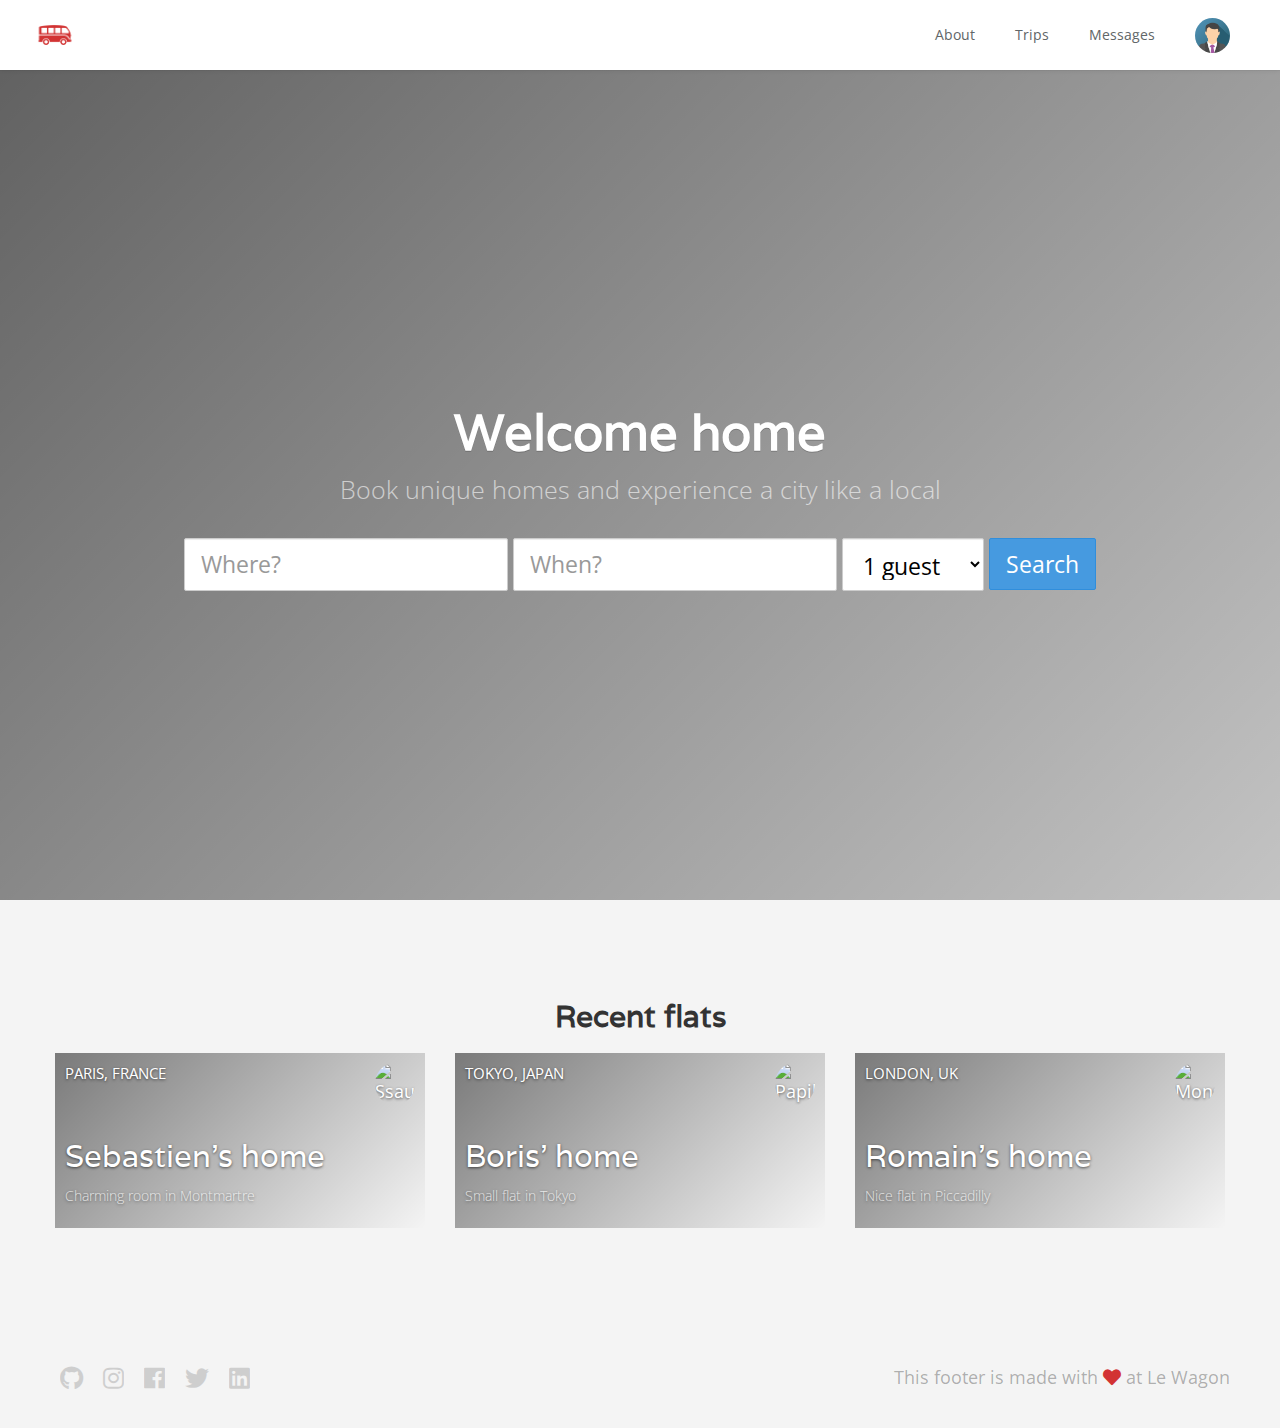
==== commit 0799c4fb: "Automated commit at 2018-11-19 16:07:37 UTC by middleman-deploy 2.0.0-alpha" ====
--- a/index.html
+++ b/index.html
@@ -7,7 +7,7 @@
           content="width=device-width, initial-scale=1, shrink-to-fit=no">
     <!-- Use the title from a page's frontmatter if it has one -->
     <title>Le Wagon - Middleman</title>
-    <link href="stylesheets/application-6b6d9de7.css" rel="stylesheet" />
+    <link href="stylesheets/application-bed0c8b4.css" rel="stylesheet" />
     <script src="javascripts/application-93de88c9.js"></script>
     <link href="images/favicon-f15af148.png" rel="icon" type="image/png" />
   </head>
@@ -15,7 +15,7 @@
     <div class="navbar-wagon">
   <!-- Logo -->
   <a href="/" class="navbar-wagon-brand">
-    <img src="images/logo-acc9c0ec.png" alt="logo">
+    <img src="images/logo-acc9c0ec.png" id="logo" alt="Logo" />
   </a>
 
   <!-- Right Navigation -->
@@ -68,25 +68,50 @@
 </div>
 
 
+<!-- <div class="container" id="home-flats">
+  <span class="fa fa-star checked"></span>
+  <span class="fa fa-star checked"></span>
+  <span class="fa fa-star checked"></span>
+  <span class="fa fa-star checked"></span>
+  <span class="fa fa-star"></span>
+</div> -->
+
 <div class="container" id="home-flats">
   <h2 class="text-center">Recent flats</h2>
   <div class="row">
-    <div class="col-xs-12 col-sm-4">
-        <div class="card" style="background-image: linear-gradient(rgba(0,0,0,0.3), rgba(0,0,0,0.2)), url('https://kitt.lewagon.com/placeholder/cities/shanghai');">
-        <div class="card-category">Popular</div>
-        <div class="card-description">
-          <h2>Le Wagon Shanghai</h2>
-          <p>Very cool city, the best</p>
-          <span class="fa fa-star checked"></span>
-          <span class="fa fa-star checked"></span>
-          <span class="fa fa-star checked"></span>
-          <span class="fa fa-star checked"></span>
-          <span class="fa fa-star"></span>
+      <div class="col-xs-12 col-sm-6 col-md-4">
+        <div class="card" style="background-image: linear-gradient(-225deg, rgba(0,0,0,0.5) 0%, rgba(0,0,0,0) 100%), url('https://kitt.lewagon.com/placeholder/cities/paris'); background-position: center;">
+          <div class="card-category">Paris, France</div>
+          <div class="card-description">
+            <h3>Sebastien's home</h3>
+            <p>Charming room in Montmartre</p>
+          </div>
+          <img src="https://kitt.lewagon.com/placeholder/users/ssaunier" class="card-user" alt="Ssaunier" />
+          <a href="flats/ssaunier.html" class="card-link"></a>
         </div>
-        <img class="card-user" src="https://kitt.lewagon.com/placeholder/users/tgenaitay">
-        <a class="card-link" href="#" ></a>
       </div>
-    </div>
+      <div class="col-xs-12 col-sm-6 col-md-4">
+        <div class="card" style="background-image: linear-gradient(-225deg, rgba(0,0,0,0.5) 0%, rgba(0,0,0,0) 100%), url('https://kitt.lewagon.com/placeholder/cities/tokyo'); background-position: center;">
+          <div class="card-category">Tokyo, Japan</div>
+          <div class="card-description">
+            <h3>Boris' home</h3>
+            <p>Small flat in Tokyo</p>
+          </div>
+          <img src="https://kitt.lewagon.com/placeholder/users/papillard" class="card-user" alt="Papillard" />
+          <a href="flats/papillard.html" class="card-link"></a>
+        </div>
+      </div>
+      <div class="col-xs-12 col-sm-6 col-md-4">
+        <div class="card" style="background-image: linear-gradient(-225deg, rgba(0,0,0,0.5) 0%, rgba(0,0,0,0) 100%), url('https://kitt.lewagon.com/placeholder/cities/london'); background-position: center;">
+          <div class="card-category">London, UK</div>
+          <div class="card-description">
+            <h3>Romain's home</h3>
+            <p>Nice flat in Piccadilly</p>
+          </div>
+          <img src="https://kitt.lewagon.com/placeholder/users/monsieurpaillard" class="card-user" alt="Monsieurpaillard" />
+          <a href="flats/monsieurpaillard.html" class="card-link"></a>
+        </div>
+      </div>
   </div>
 </div>
 
--- a/stylesheets/application-bed0c8b4.css
+++ b/stylesheets/application-bed0c8b4.css
@@ -0,0 +1,8 @@
+@import url("https://fonts.googleapis.com/css?family=Open+Sans:400,300,700|Raleway:400,100,300,700,500");@import url("https://fonts.googleapis.com/css?family=Varela:400,300,700");/*!
+ * Bootstrap v3.3.7 (http://getbootstrap.com)
+ * Copyright 2011-2016 Twitter, Inc.
+ * Licensed under MIT (https://github.com/twbs/bootstrap/blob/master/LICENSE)
+ *//*! normalize.css v3.0.3 | MIT License | github.com/necolas/normalize.css */html{font-family:sans-serif;-ms-text-size-adjust:100%;-webkit-text-size-adjust:100%}body{margin:0}article,aside,details,figcaption,figure,footer,header,hgroup,main,menu,nav,section,summary{display:block}audio,canvas,progress,video{display:inline-block;vertical-align:baseline}audio:not([controls]){display:none;height:0}[hidden],template{display:none}a{background-color:transparent}a:active,a:hover{outline:0}abbr[title]{border-bottom:1px dotted}b,strong{font-weight:bold}dfn{font-style:italic}h1{font-size:2em;margin:0.67em 0}mark{background:#ff0;color:#000}small{font-size:80%}sub,sup{font-size:75%;line-height:0;position:relative;vertical-align:baseline}sup{top:-0.5em}sub{bottom:-0.25em}img{border:0}svg:not(:root){overflow:hidden}figure{margin:1em 40px}hr{-webkit-box-sizing:content-box;box-sizing:content-box;height:0}pre{overflow:auto}code,kbd,pre,samp{font-family:monospace, monospace;font-size:1em}button,input,optgroup,select,textarea{color:inherit;font:inherit;margin:0}button{overflow:visible}button,select{text-transform:none}button,html input[type="button"],input[type="reset"],input[type="submit"]{-webkit-appearance:button;cursor:pointer}button[disabled],html input[disabled]{cursor:default}button::-moz-focus-inner,input::-moz-focus-inner{border:0;padding:0}input{line-height:normal}input[type="checkbox"],input[type="radio"]{-webkit-box-sizing:border-box;box-sizing:border-box;padding:0}input[type="number"]::-webkit-inner-spin-button,input[type="number"]::-webkit-outer-spin-button{height:auto}input[type="search"]{-webkit-appearance:textfield;-webkit-box-sizing:content-box;box-sizing:content-box}input[type="search"]::-webkit-search-cancel-button,input[type="search"]::-webkit-search-decoration{-webkit-appearance:none}fieldset{border:1px solid #c0c0c0;margin:0 2px;padding:0.35em 0.625em 0.75em}legend{border:0;padding:0}textarea{overflow:auto}optgroup{font-weight:bold}table{border-collapse:collapse;border-spacing:0}td,th{padding:0}/*! Source: https://github.com/h5bp/html5-boilerplate/blob/master/src/css/main.css */@media print{*,*:before,*:after{background:transparent !important;color:#000 !important;-webkit-box-shadow:none !important;box-shadow:none !important;text-shadow:none !important}a,a:visited{text-decoration:underline}a[href]:after{content:" (" attr(href) ")"}abbr[title]:after{content:" (" attr(title) ")"}a[href^="#"]:after,a[href^="javascript:"]:after{content:""}pre,blockquote{border:1px solid #999;page-break-inside:avoid}thead{display:table-header-group}tr,img{page-break-inside:avoid}img{max-width:100% !important}p,h2,h3{orphans:3;widows:3}h2,h3{page-break-after:avoid}.navbar{display:none}.btn>.caret,.dropup>.btn>.caret{border-top-color:#000 !important}.label{border:1px solid #000}.table{border-collapse:collapse !important}.table td,.table th{background-color:#fff !important}.table-bordered th,.table-bordered td{border:1px solid #ddd !important}}@font-face{font-family:'Glyphicons Halflings';src:url("../assets/bootstrap/glyphicons-halflings-regular-86b6f62b.eot");src:url("../assets/bootstrap/glyphicons-halflings-regular-86b6f62b.eot?#iefix") format("embedded-opentype"),url("../assets/bootstrap/glyphicons-halflings-regular-ca35b697.woff2") format("woff2"),url("../assets/bootstrap/glyphicons-halflings-regular-278e49a8.woff") format("woff"),url("../assets/bootstrap/glyphicons-halflings-regular-44bc1850.ttf") format("truetype"),url("../assets/bootstrap/glyphicons-halflings-regular-de51a849.svg#glyphicons_halflingsregular") format("svg")}.glyphicon{position:relative;top:1px;display:inline-block;font-family:'Glyphicons Halflings';font-style:normal;font-weight:normal;line-height:1;-webkit-font-smoothing:antialiased;-moz-osx-font-smoothing:grayscale}.glyphicon-asterisk:before{content:"\002a"}.glyphicon-plus:before{content:"\002b"}.glyphicon-euro:before,.glyphicon-eur:before{content:"\20ac"}.glyphicon-minus:before{content:"\2212"}.glyphicon-cloud:before{content:"\2601"}.glyphicon-envelope:before{content:"\2709"}.glyphicon-pencil:before{content:"\270f"}.glyphicon-glass:before{content:"\e001"}.glyphicon-music:before{content:"\e002"}.glyphicon-search:before{content:"\e003"}.glyphicon-heart:before{content:"\e005"}.glyphicon-star:before{content:"\e006"}.glyphicon-star-empty:before{content:"\e007"}.glyphicon-user:before{content:"\e008"}.glyphicon-film:before{content:"\e009"}.glyphicon-th-large:before{content:"\e010"}.glyphicon-th:before{content:"\e011"}.glyphicon-th-list:before{content:"\e012"}.glyphicon-ok:before{content:"\e013"}.glyphicon-remove:before{content:"\e014"}.glyphicon-zoom-in:before{content:"\e015"}.glyphicon-zoom-out:before{content:"\e016"}.glyphicon-off:before{content:"\e017"}.glyphicon-signal:before{content:"\e018"}.glyphicon-cog:before{content:"\e019"}.glyphicon-trash:before{content:"\e020"}.glyphicon-home:before{content:"\e021"}.glyphicon-file:before{content:"\e022"}.glyphicon-time:before{content:"\e023"}.glyphicon-road:before{content:"\e024"}.glyphicon-download-alt:before{content:"\e025"}.glyphicon-download:before{content:"\e026"}.glyphicon-upload:before{content:"\e027"}.glyphicon-inbox:before{content:"\e028"}.glyphicon-play-circle:before{content:"\e029"}.glyphicon-repeat:before{content:"\e030"}.glyphicon-refresh:before{content:"\e031"}.glyphicon-list-alt:before{content:"\e032"}.glyphicon-lock:before{content:"\e033"}.glyphicon-flag:before{content:"\e034"}.glyphicon-headphones:before{content:"\e035"}.glyphicon-volume-off:before{content:"\e036"}.glyphicon-volume-down:before{content:"\e037"}.glyphicon-volume-up:before{content:"\e038"}.glyphicon-qrcode:before{content:"\e039"}.glyphicon-barcode:before{content:"\e040"}.glyphicon-tag:before{content:"\e041"}.glyphicon-tags:before{content:"\e042"}.glyphicon-book:before{content:"\e043"}.glyphicon-bookmark:before{content:"\e044"}.glyphicon-print:before{content:"\e045"}.glyphicon-camera:before{content:"\e046"}.glyphicon-font:before{content:"\e047"}.glyphicon-bold:before{content:"\e048"}.glyphicon-italic:before{content:"\e049"}.glyphicon-text-height:before{content:"\e050"}.glyphicon-text-width:before{content:"\e051"}.glyphicon-align-left:before{content:"\e052"}.glyphicon-align-center:before{content:"\e053"}.glyphicon-align-right:before{content:"\e054"}.glyphicon-align-justify:before{content:"\e055"}.glyphicon-list:before{content:"\e056"}.glyphicon-indent-left:before{content:"\e057"}.glyphicon-indent-right:before{content:"\e058"}.glyphicon-facetime-video:before{content:"\e059"}.glyphicon-picture:before{content:"\e060"}.glyphicon-map-marker:before{content:"\e062"}.glyphicon-adjust:before{content:"\e063"}.glyphicon-tint:before{content:"\e064"}.glyphicon-edit:before{content:"\e065"}.glyphicon-share:before{content:"\e066"}.glyphicon-check:before{content:"\e067"}.glyphicon-move:before{content:"\e068"}.glyphicon-step-backward:before{content:"\e069"}.glyphicon-fast-backward:before{content:"\e070"}.glyphicon-backward:before{content:"\e071"}.glyphicon-play:before{content:"\e072"}.glyphicon-pause:before{content:"\e073"}.glyphicon-stop:before{content:"\e074"}.glyphicon-forward:before{content:"\e075"}.glyphicon-fast-forward:before{content:"\e076"}.glyphicon-step-forward:before{content:"\e077"}.glyphicon-eject:before{content:"\e078"}.glyphicon-chevron-left:before{content:"\e079"}.glyphicon-chevron-right:before{content:"\e080"}.glyphicon-plus-sign:before{content:"\e081"}.glyphicon-minus-sign:before{content:"\e082"}.glyphicon-remove-sign:before{content:"\e083"}.glyphicon-ok-sign:before{content:"\e084"}.glyphicon-question-sign:before{content:"\e085"}.glyphicon-info-sign:before{content:"\e086"}.glyphicon-screenshot:before{content:"\e087"}.glyphicon-remove-circle:before{content:"\e088"}.glyphicon-ok-circle:before{content:"\e089"}.glyphicon-ban-circle:before{content:"\e090"}.glyphicon-arrow-left:before{content:"\e091"}.glyphicon-arrow-right:before{content:"\e092"}.glyphicon-arrow-up:before{content:"\e093"}.glyphicon-arrow-down:before{content:"\e094"}.glyphicon-share-alt:before{content:"\e095"}.glyphicon-resize-full:before{content:"\e096"}.glyphicon-resize-small:before{content:"\e097"}.glyphicon-exclamation-sign:before{content:"\e101"}.glyphicon-gift:before{content:"\e102"}.glyphicon-leaf:before{content:"\e103"}.glyphicon-fire:before{content:"\e104"}.glyphicon-eye-open:before{content:"\e105"}.glyphicon-eye-close:before{content:"\e106"}.glyphicon-warning-sign:before{content:"\e107"}.glyphicon-plane:before{content:"\e108"}.glyphicon-calendar:before{content:"\e109"}.glyphicon-random:before{content:"\e110"}.glyphicon-comment:before{content:"\e111"}.glyphicon-magnet:before{content:"\e112"}.glyphicon-chevron-up:before{content:"\e113"}.glyphicon-chevron-down:before{content:"\e114"}.glyphicon-retweet:before{content:"\e115"}.glyphicon-shopping-cart:before{content:"\e116"}.glyphicon-folder-close:before{content:"\e117"}.glyphicon-folder-open:before{content:"\e118"}.glyphicon-resize-vertical:before{content:"\e119"}.glyphicon-resize-horizontal:before{content:"\e120"}.glyphicon-hdd:before{content:"\e121"}.glyphicon-bullhorn:before{content:"\e122"}.glyphicon-bell:before{content:"\e123"}.glyphicon-certificate:before{content:"\e124"}.glyphicon-thumbs-up:before{content:"\e125"}.glyphicon-thumbs-down:before{content:"\e126"}.glyphicon-hand-right:before{content:"\e127"}.glyphicon-hand-left:before{content:"\e128"}.glyphicon-hand-up:before{content:"\e129"}.glyphicon-hand-down:before{content:"\e130"}.glyphicon-circle-arrow-right:before{content:"\e131"}.glyphicon-circle-arrow-left:before{content:"\e132"}.glyphicon-circle-arrow-up:before{content:"\e133"}.glyphicon-circle-arrow-down:before{content:"\e134"}.glyphicon-globe:before{content:"\e135"}.glyphicon-wrench:before{content:"\e136"}.glyphicon-tasks:before{content:"\e137"}.glyphicon-filter:before{content:"\e138"}.glyphicon-briefcase:before{content:"\e139"}.glyphicon-fullscreen:before{content:"\e140"}.glyphicon-dashboard:before{content:"\e141"}.glyphicon-paperclip:before{content:"\e142"}.glyphicon-heart-empty:before{content:"\e143"}.glyphicon-link:before{content:"\e144"}.glyphicon-phone:before{content:"\e145"}.glyphicon-pushpin:before{content:"\e146"}.glyphicon-usd:before{content:"\e148"}.glyphicon-gbp:before{content:"\e149"}.glyphicon-sort:before{content:"\e150"}.glyphicon-sort-by-alphabet:before{content:"\e151"}.glyphicon-sort-by-alphabet-alt:before{content:"\e152"}.glyphicon-sort-by-order:before{content:"\e153"}.glyphicon-sort-by-order-alt:before{content:"\e154"}.glyphicon-sort-by-attributes:before{content:"\e155"}.glyphicon-sort-by-attributes-alt:before{content:"\e156"}.glyphicon-unchecked:before{content:"\e157"}.glyphicon-expand:before{content:"\e158"}.glyphicon-collapse-down:before{content:"\e159"}.glyphicon-collapse-up:before{content:"\e160"}.glyphicon-log-in:before{content:"\e161"}.glyphicon-flash:before{content:"\e162"}.glyphicon-log-out:before{content:"\e163"}.glyphicon-new-window:before{content:"\e164"}.glyphicon-record:before{content:"\e165"}.glyphicon-save:before{content:"\e166"}.glyphicon-open:before{content:"\e167"}.glyphicon-saved:before{content:"\e168"}.glyphicon-import:before{content:"\e169"}.glyphicon-export:before{content:"\e170"}.glyphicon-send:before{content:"\e171"}.glyphicon-floppy-disk:before{content:"\e172"}.glyphicon-floppy-saved:before{content:"\e173"}.glyphicon-floppy-remove:before{content:"\e174"}.glyphicon-floppy-save:before{content:"\e175"}.glyphicon-floppy-open:before{content:"\e176"}.glyphicon-credit-card:before{content:"\e177"}.glyphicon-transfer:before{content:"\e178"}.glyphicon-cutlery:before{content:"\e179"}.glyphicon-header:before{content:"\e180"}.glyphicon-compressed:before{content:"\e181"}.glyphicon-earphone:before{content:"\e182"}.glyphicon-phone-alt:before{content:"\e183"}.glyphicon-tower:before{content:"\e184"}.glyphicon-stats:before{content:"\e185"}.glyphicon-sd-video:before{content:"\e186"}.glyphicon-hd-video:before{content:"\e187"}.glyphicon-subtitles:before{content:"\e188"}.glyphicon-sound-stereo:before{content:"\e189"}.glyphicon-sound-dolby:before{content:"\e190"}.glyphicon-sound-5-1:before{content:"\e191"}.glyphicon-sound-6-1:before{content:"\e192"}.glyphicon-sound-7-1:before{content:"\e193"}.glyphicon-copyright-mark:before{content:"\e194"}.glyphicon-registration-mark:before{content:"\e195"}.glyphicon-cloud-download:before{content:"\e197"}.glyphicon-cloud-upload:before{content:"\e198"}.glyphicon-tree-conifer:before{content:"\e199"}.glyphicon-tree-deciduous:before{content:"\e200"}.glyphicon-cd:before{content:"\e201"}.glyphicon-save-file:before{content:"\e202"}.glyphicon-open-file:before{content:"\e203"}.glyphicon-level-up:before{content:"\e204"}.glyphicon-copy:before{content:"\e205"}.glyphicon-paste:before{content:"\e206"}.glyphicon-alert:before{content:"\e209"}.glyphicon-equalizer:before{content:"\e210"}.glyphicon-king:before{content:"\e211"}.glyphicon-queen:before{content:"\e212"}.glyphicon-pawn:before{content:"\e213"}.glyphicon-bishop:before{content:"\e214"}.glyphicon-knight:before{content:"\e215"}.glyphicon-baby-formula:before{content:"\e216"}.glyphicon-tent:before{content:"\26fa"}.glyphicon-blackboard:before{content:"\e218"}.glyphicon-bed:before{content:"\e219"}.glyphicon-apple:before{content:"\f8ff"}.glyphicon-erase:before{content:"\e221"}.glyphicon-hourglass:before{content:"\231b"}.glyphicon-lamp:before{content:"\e223"}.glyphicon-duplicate:before{content:"\e224"}.glyphicon-piggy-bank:before{content:"\e225"}.glyphicon-scissors:before{content:"\e226"}.glyphicon-bitcoin:before{content:"\e227"}.glyphicon-btc:before{content:"\e227"}.glyphicon-xbt:before{content:"\e227"}.glyphicon-yen:before{content:"\00a5"}.glyphicon-jpy:before{content:"\00a5"}.glyphicon-ruble:before{content:"\20bd"}.glyphicon-rub:before{content:"\20bd"}.glyphicon-scale:before{content:"\e230"}.glyphicon-ice-lolly:before{content:"\e231"}.glyphicon-ice-lolly-tasted:before{content:"\e232"}.glyphicon-education:before{content:"\e233"}.glyphicon-option-horizontal:before{content:"\e234"}.glyphicon-option-vertical:before{content:"\e235"}.glyphicon-menu-hamburger:before{content:"\e236"}.glyphicon-modal-window:before{content:"\e237"}.glyphicon-oil:before{content:"\e238"}.glyphicon-grain:before{content:"\e239"}.glyphicon-sunglasses:before{content:"\e240"}.glyphicon-text-size:before{content:"\e241"}.glyphicon-text-color:before{content:"\e242"}.glyphicon-text-background:before{content:"\e243"}.glyphicon-object-align-top:before{content:"\e244"}.glyphicon-object-align-bottom:before{content:"\e245"}.glyphicon-object-align-horizontal:before{content:"\e246"}.glyphicon-object-align-left:before{content:"\e247"}.glyphicon-object-align-vertical:before{content:"\e248"}.glyphicon-object-align-right:before{content:"\e249"}.glyphicon-triangle-right:before{content:"\e250"}.glyphicon-triangle-left:before{content:"\e251"}.glyphicon-triangle-bottom:before{content:"\e252"}.glyphicon-triangle-top:before{content:"\e253"}.glyphicon-console:before{content:"\e254"}.glyphicon-superscript:before{content:"\e255"}.glyphicon-subscript:before{content:"\e256"}.glyphicon-menu-left:before{content:"\e257"}.glyphicon-menu-right:before{content:"\e258"}.glyphicon-menu-down:before{content:"\e259"}.glyphicon-menu-up:before{content:"\e260"}*{-webkit-box-sizing:border-box;box-sizing:border-box}*:before,*:after{-webkit-box-sizing:border-box;box-sizing:border-box}html{font-size:10px;-webkit-tap-highlight-color:transparent}body{font-family:"Open Sans", "Helvetica", "sans-serif";font-size:18px;line-height:1.42857143;color:#333333;background-color:#F4F4F4}input,button,select,textarea{font-family:inherit;font-size:inherit;line-height:inherit}a{color:#469AE0;text-decoration:none}a:hover,a:focus{color:#1f74ba;text-decoration:underline}a:focus{outline:5px auto -webkit-focus-ring-color;outline-offset:-2px}figure{margin:0}img{vertical-align:middle}.img-responsive{display:block;max-width:100%;height:auto}.img-rounded{border-radius:2px}.img-thumbnail{padding:4px;line-height:1.42857143;background-color:#F4F4F4;border:1px solid #ddd;border-radius:2px;-webkit-transition:all 0.2s ease-in-out;transition:all 0.2s ease-in-out;display:inline-block;max-width:100%;height:auto}.img-circle{border-radius:50%}hr{margin-top:25px;margin-bottom:25px;border:0;border-top:1px solid #eeeeee}.sr-only{position:absolute;width:1px;height:1px;margin:-1px;padding:0;overflow:hidden;clip:rect(0, 0, 0, 0);border:0}.sr-only-focusable:active,.sr-only-focusable:focus{position:static;width:auto;height:auto;margin:0;overflow:visible;clip:auto}[role="button"]{cursor:pointer}h1,h2,h3,h4,h5,h6,.h1,.h2,.h3,.h4,.h5,.h6{font-family:"Varela", "Helvetica", "sans-serif";font-weight:500;line-height:1.1;color:inherit}h1 small,h1 .small,h2 small,h2 .small,h3 small,h3 .small,h4 small,h4 .small,h5 small,h5 .small,h6 small,h6 .small,.h1 small,.h1 .small,.h2 small,.h2 .small,.h3 small,.h3 .small,.h4 small,.h4 .small,.h5 small,.h5 .small,.h6 small,.h6 .small{font-weight:normal;line-height:1;color:#777777}h1,.h1,h2,.h2,h3,.h3{margin-top:25px;margin-bottom:12.5px}h1 small,h1 .small,.h1 small,.h1 .small,h2 small,h2 .small,.h2 small,.h2 .small,h3 small,h3 .small,.h3 small,.h3 .small{font-size:65%}h4,.h4,h5,.h5,h6,.h6{margin-top:12.5px;margin-bottom:12.5px}h4 small,h4 .small,.h4 small,.h4 .small,h5 small,h5 .small,.h5 small,.h5 .small,h6 small,h6 .small,.h6 small,.h6 .small{font-size:75%}h1,.h1{font-size:46px}h2,.h2{font-size:38px}h3,.h3{font-size:31px}h4,.h4{font-size:23px}h5,.h5{font-size:18px}h6,.h6{font-size:16px}p{margin:0 0 12.5px}.lead{margin-bottom:25px;font-size:20px;font-weight:300;line-height:1.4}@media (min-width: 768px){.lead{font-size:27px}}small,.small{font-size:88%}mark,.mark{background-color:#fcf8e3;padding:.2em}.text-left{text-align:left}.text-right{text-align:right}.text-center{text-align:center}.text-justify{text-align:justify}.text-nowrap{white-space:nowrap}.text-lowercase{text-transform:lowercase}.text-uppercase,.initialism{text-transform:uppercase}.text-capitalize{text-transform:capitalize}.text-muted{color:#777777}.text-primary{color:#469AE0}a.text-primary:hover,a.text-primary:focus{color:#2381d0}.text-success{color:#3c763d}a.text-success:hover,a.text-success:focus{color:#2b542c}.text-info{color:#31708f}a.text-info:hover,a.text-info:focus{color:#245269}.text-warning{color:#8a6d3b}a.text-warning:hover,a.text-warning:focus{color:#66512c}.text-danger{color:#a94442}a.text-danger:hover,a.text-danger:focus{color:#843534}.bg-primary{color:#fff}.bg-primary{background-color:#469AE0}a.bg-primary:hover,a.bg-primary:focus{background-color:#2381d0}.bg-success{background-color:#dff0d8}a.bg-success:hover,a.bg-success:focus{background-color:#c1e2b3}.bg-info{background-color:#d9edf7}a.bg-info:hover,a.bg-info:focus{background-color:#afd9ee}.bg-warning{background-color:#fcf8e3}a.bg-warning:hover,a.bg-warning:focus{background-color:#f7ecb5}.bg-danger{background-color:#f2dede}a.bg-danger:hover,a.bg-danger:focus{background-color:#e4b9b9}.page-header{padding-bottom:11.5px;margin:50px 0 25px;border-bottom:1px solid #eeeeee}ul,ol{margin-top:0;margin-bottom:12.5px}ul ul,ul ol,ol ul,ol ol{margin-bottom:0}.list-unstyled{padding-left:0;list-style:none}.list-inline{padding-left:0;list-style:none;margin-left:-5px}.list-inline>li{display:inline-block;padding-left:5px;padding-right:5px}dl{margin-top:0;margin-bottom:25px}dt,dd{line-height:1.42857143}dt{font-weight:bold}dd{margin-left:0}.dl-horizontal dd:before,.dl-horizontal dd:after{content:" ";display:table}.dl-horizontal dd:after{clear:both}@media (min-width: 768px){.dl-horizontal dt{float:left;width:160px;clear:left;text-align:right;overflow:hidden;text-overflow:ellipsis;white-space:nowrap}.dl-horizontal dd{margin-left:180px}}abbr[title],abbr[data-original-title]{cursor:help;border-bottom:1px dotted #777777}.initialism{font-size:90%}blockquote{padding:12.5px 25px;margin:0 0 25px;font-size:22.5px;border-left:5px solid #eeeeee}blockquote p:last-child,blockquote ul:last-child,blockquote ol:last-child{margin-bottom:0}blockquote footer,blockquote small,blockquote .small{display:block;font-size:80%;line-height:1.42857143;color:#777777}blockquote footer:before,blockquote small:before,blockquote .small:before{content:'\2014 \00A0'}.blockquote-reverse,blockquote.pull-right{padding-right:15px;padding-left:0;border-right:5px solid #eeeeee;border-left:0;text-align:right}.blockquote-reverse footer:before,.blockquote-reverse small:before,.blockquote-reverse .small:before,blockquote.pull-right footer:before,blockquote.pull-right small:before,blockquote.pull-right .small:before{content:''}.blockquote-reverse footer:after,.blockquote-reverse small:after,.blockquote-reverse .small:after,blockquote.pull-right footer:after,blockquote.pull-right small:after,blockquote.pull-right .small:after{content:'\00A0 \2014'}address{margin-bottom:25px;font-style:normal;line-height:1.42857143}code,kbd,pre,samp{font-family:Menlo, Monaco, Consolas, "Courier New", monospace}code{padding:2px 4px;font-size:90%;color:#c7254e;background-color:#f9f2f4;border-radius:2px}kbd{padding:2px 4px;font-size:90%;color:#fff;background-color:#333;border-radius:2px;-webkit-box-shadow:inset 0 -1px 0 rgba(0,0,0,0.25);box-shadow:inset 0 -1px 0 rgba(0,0,0,0.25)}kbd kbd{padding:0;font-size:100%;font-weight:bold;-webkit-box-shadow:none;box-shadow:none}pre{display:block;padding:12px;margin:0 0 12.5px;font-size:17px;line-height:1.42857143;word-break:break-all;word-wrap:break-word;color:#333333;background-color:#f5f5f5;border:1px solid #ccc;border-radius:2px}pre code{padding:0;font-size:inherit;color:inherit;white-space:pre-wrap;background-color:transparent;border-radius:0}.pre-scrollable{max-height:340px;overflow-y:scroll}.container{margin-right:auto;margin-left:auto;padding-left:15px;padding-right:15px}.container:before,.container:after{content:" ";display:table}.container:after{clear:both}@media (min-width: 768px){.container{width:750px}}@media (min-width: 992px){.container{width:970px}}@media (min-width: 1200px){.container{width:1170px}}.container-fluid{margin-right:auto;margin-left:auto;padding-left:15px;padding-right:15px}.container-fluid:before,.container-fluid:after{content:" ";display:table}.container-fluid:after{clear:both}.row{margin-left:-15px;margin-right:-15px}.row:before,.row:after{content:" ";display:table}.row:after{clear:both}.col-xs-1,.col-sm-1,.col-md-1,.col-lg-1,.col-xs-2,.col-sm-2,.col-md-2,.col-lg-2,.col-xs-3,.col-sm-3,.col-md-3,.col-lg-3,.col-xs-4,.col-sm-4,.col-md-4,.col-lg-4,.col-xs-5,.col-sm-5,.col-md-5,.col-lg-5,.col-xs-6,.col-sm-6,.col-md-6,.col-lg-6,.col-xs-7,.col-sm-7,.col-md-7,.col-lg-7,.col-xs-8,.col-sm-8,.col-md-8,.col-lg-8,.col-xs-9,.col-sm-9,.col-md-9,.col-lg-9,.col-xs-10,.col-sm-10,.col-md-10,.col-lg-10,.col-xs-11,.col-sm-11,.col-md-11,.col-lg-11,.col-xs-12,.col-sm-12,.col-md-12,.col-lg-12{position:relative;min-height:1px;padding-left:15px;padding-right:15px}.col-xs-1,.col-xs-2,.col-xs-3,.col-xs-4,.col-xs-5,.col-xs-6,.col-xs-7,.col-xs-8,.col-xs-9,.col-xs-10,.col-xs-11,.col-xs-12{float:left}.col-xs-1{width:8.33333333%}.col-xs-2{width:16.66666667%}.col-xs-3{width:25%}.col-xs-4{width:33.33333333%}.col-xs-5{width:41.66666667%}.col-xs-6{width:50%}.col-xs-7{width:58.33333333%}.col-xs-8{width:66.66666667%}.col-xs-9{width:75%}.col-xs-10{width:83.33333333%}.col-xs-11{width:91.66666667%}.col-xs-12{width:100%}.col-xs-pull-0{right:auto}.col-xs-pull-1{right:8.33333333%}.col-xs-pull-2{right:16.66666667%}.col-xs-pull-3{right:25%}.col-xs-pull-4{right:33.33333333%}.col-xs-pull-5{right:41.66666667%}.col-xs-pull-6{right:50%}.col-xs-pull-7{right:58.33333333%}.col-xs-pull-8{right:66.66666667%}.col-xs-pull-9{right:75%}.col-xs-pull-10{right:83.33333333%}.col-xs-pull-11{right:91.66666667%}.col-xs-pull-12{right:100%}.col-xs-push-0{left:auto}.col-xs-push-1{left:8.33333333%}.col-xs-push-2{left:16.66666667%}.col-xs-push-3{left:25%}.col-xs-push-4{left:33.33333333%}.col-xs-push-5{left:41.66666667%}.col-xs-push-6{left:50%}.col-xs-push-7{left:58.33333333%}.col-xs-push-8{left:66.66666667%}.col-xs-push-9{left:75%}.col-xs-push-10{left:83.33333333%}.col-xs-push-11{left:91.66666667%}.col-xs-push-12{left:100%}.col-xs-offset-0{margin-left:0%}.col-xs-offset-1{margin-left:8.33333333%}.col-xs-offset-2{margin-left:16.66666667%}.col-xs-offset-3{margin-left:25%}.col-xs-offset-4{margin-left:33.33333333%}.col-xs-offset-5{margin-left:41.66666667%}.col-xs-offset-6{margin-left:50%}.col-xs-offset-7{margin-left:58.33333333%}.col-xs-offset-8{margin-left:66.66666667%}.col-xs-offset-9{margin-left:75%}.col-xs-offset-10{margin-left:83.33333333%}.col-xs-offset-11{margin-left:91.66666667%}.col-xs-offset-12{margin-left:100%}@media (min-width: 768px){.col-sm-1,.col-sm-2,.col-sm-3,.col-sm-4,.col-sm-5,.col-sm-6,.col-sm-7,.col-sm-8,.col-sm-9,.col-sm-10,.col-sm-11,.col-sm-12{float:left}.col-sm-1{width:8.33333333%}.col-sm-2{width:16.66666667%}.col-sm-3{width:25%}.col-sm-4{width:33.33333333%}.col-sm-5{width:41.66666667%}.col-sm-6{width:50%}.col-sm-7{width:58.33333333%}.col-sm-8{width:66.66666667%}.col-sm-9{width:75%}.col-sm-10{width:83.33333333%}.col-sm-11{width:91.66666667%}.col-sm-12{width:100%}.col-sm-pull-0{right:auto}.col-sm-pull-1{right:8.33333333%}.col-sm-pull-2{right:16.66666667%}.col-sm-pull-3{right:25%}.col-sm-pull-4{right:33.33333333%}.col-sm-pull-5{right:41.66666667%}.col-sm-pull-6{right:50%}.col-sm-pull-7{right:58.33333333%}.col-sm-pull-8{right:66.66666667%}.col-sm-pull-9{right:75%}.col-sm-pull-10{right:83.33333333%}.col-sm-pull-11{right:91.66666667%}.col-sm-pull-12{right:100%}.col-sm-push-0{left:auto}.col-sm-push-1{left:8.33333333%}.col-sm-push-2{left:16.66666667%}.col-sm-push-3{left:25%}.col-sm-push-4{left:33.33333333%}.col-sm-push-5{left:41.66666667%}.col-sm-push-6{left:50%}.col-sm-push-7{left:58.33333333%}.col-sm-push-8{left:66.66666667%}.col-sm-push-9{left:75%}.col-sm-push-10{left:83.33333333%}.col-sm-push-11{left:91.66666667%}.col-sm-push-12{left:100%}.col-sm-offset-0{margin-left:0%}.col-sm-offset-1{margin-left:8.33333333%}.col-sm-offset-2{margin-left:16.66666667%}.col-sm-offset-3{margin-left:25%}.col-sm-offset-4{margin-left:33.33333333%}.col-sm-offset-5{margin-left:41.66666667%}.col-sm-offset-6{margin-left:50%}.col-sm-offset-7{margin-left:58.33333333%}.col-sm-offset-8{margin-left:66.66666667%}.col-sm-offset-9{margin-left:75%}.col-sm-offset-10{margin-left:83.33333333%}.col-sm-offset-11{margin-left:91.66666667%}.col-sm-offset-12{margin-left:100%}}@media (min-width: 992px){.col-md-1,.col-md-2,.col-md-3,.col-md-4,.col-md-5,.col-md-6,.col-md-7,.col-md-8,.col-md-9,.col-md-10,.col-md-11,.col-md-12{float:left}.col-md-1{width:8.33333333%}.col-md-2{width:16.66666667%}.col-md-3{width:25%}.col-md-4{width:33.33333333%}.col-md-5{width:41.66666667%}.col-md-6{width:50%}.col-md-7{width:58.33333333%}.col-md-8{width:66.66666667%}.col-md-9{width:75%}.col-md-10{width:83.33333333%}.col-md-11{width:91.66666667%}.col-md-12{width:100%}.col-md-pull-0{right:auto}.col-md-pull-1{right:8.33333333%}.col-md-pull-2{right:16.66666667%}.col-md-pull-3{right:25%}.col-md-pull-4{right:33.33333333%}.col-md-pull-5{right:41.66666667%}.col-md-pull-6{right:50%}.col-md-pull-7{right:58.33333333%}.col-md-pull-8{right:66.66666667%}.col-md-pull-9{right:75%}.col-md-pull-10{right:83.33333333%}.col-md-pull-11{right:91.66666667%}.col-md-pull-12{right:100%}.col-md-push-0{left:auto}.col-md-push-1{left:8.33333333%}.col-md-push-2{left:16.66666667%}.col-md-push-3{left:25%}.col-md-push-4{left:33.33333333%}.col-md-push-5{left:41.66666667%}.col-md-push-6{left:50%}.col-md-push-7{left:58.33333333%}.col-md-push-8{left:66.66666667%}.col-md-push-9{left:75%}.col-md-push-10{left:83.33333333%}.col-md-push-11{left:91.66666667%}.col-md-push-12{left:100%}.col-md-offset-0{margin-left:0%}.col-md-offset-1{margin-left:8.33333333%}.col-md-offset-2{margin-left:16.66666667%}.col-md-offset-3{margin-left:25%}.col-md-offset-4{margin-left:33.33333333%}.col-md-offset-5{margin-left:41.66666667%}.col-md-offset-6{margin-left:50%}.col-md-offset-7{margin-left:58.33333333%}.col-md-offset-8{margin-left:66.66666667%}.col-md-offset-9{margin-left:75%}.col-md-offset-10{margin-left:83.33333333%}.col-md-offset-11{margin-left:91.66666667%}.col-md-offset-12{margin-left:100%}}@media (min-width: 1200px){.col-lg-1,.col-lg-2,.col-lg-3,.col-lg-4,.col-lg-5,.col-lg-6,.col-lg-7,.col-lg-8,.col-lg-9,.col-lg-10,.col-lg-11,.col-lg-12{float:left}.col-lg-1{width:8.33333333%}.col-lg-2{width:16.66666667%}.col-lg-3{width:25%}.col-lg-4{width:33.33333333%}.col-lg-5{width:41.66666667%}.col-lg-6{width:50%}.col-lg-7{width:58.33333333%}.col-lg-8{width:66.66666667%}.col-lg-9{width:75%}.col-lg-10{width:83.33333333%}.col-lg-11{width:91.66666667%}.col-lg-12{width:100%}.col-lg-pull-0{right:auto}.col-lg-pull-1{right:8.33333333%}.col-lg-pull-2{right:16.66666667%}.col-lg-pull-3{right:25%}.col-lg-pull-4{right:33.33333333%}.col-lg-pull-5{right:41.66666667%}.col-lg-pull-6{right:50%}.col-lg-pull-7{right:58.33333333%}.col-lg-pull-8{right:66.66666667%}.col-lg-pull-9{right:75%}.col-lg-pull-10{right:83.33333333%}.col-lg-pull-11{right:91.66666667%}.col-lg-pull-12{right:100%}.col-lg-push-0{left:auto}.col-lg-push-1{left:8.33333333%}.col-lg-push-2{left:16.66666667%}.col-lg-push-3{left:25%}.col-lg-push-4{left:33.33333333%}.col-lg-push-5{left:41.66666667%}.col-lg-push-6{left:50%}.col-lg-push-7{left:58.33333333%}.col-lg-push-8{left:66.66666667%}.col-lg-push-9{left:75%}.col-lg-push-10{left:83.33333333%}.col-lg-push-11{left:91.66666667%}.col-lg-push-12{left:100%}.col-lg-offset-0{margin-left:0%}.col-lg-offset-1{margin-left:8.33333333%}.col-lg-offset-2{margin-left:16.66666667%}.col-lg-offset-3{margin-left:25%}.col-lg-offset-4{margin-left:33.33333333%}.col-lg-offset-5{margin-left:41.66666667%}.col-lg-offset-6{margin-left:50%}.col-lg-offset-7{margin-left:58.33333333%}.col-lg-offset-8{margin-left:66.66666667%}.col-lg-offset-9{margin-left:75%}.col-lg-offset-10{margin-left:83.33333333%}.col-lg-offset-11{margin-left:91.66666667%}.col-lg-offset-12{margin-left:100%}}table{background-color:transparent}caption{padding-top:8px;padding-bottom:8px;color:#777777;text-align:left}th{text-align:left}.table{width:100%;max-width:100%;margin-bottom:25px}.table>thead>tr>th,.table>thead>tr>td,.table>tbody>tr>th,.table>tbody>tr>td,.table>tfoot>tr>th,.table>tfoot>tr>td{padding:8px;line-height:1.42857143;vertical-align:top;border-top:1px solid #ddd}.table>thead>tr>th{vertical-align:bottom;border-bottom:2px solid #ddd}.table>caption+thead>tr:first-child>th,.table>caption+thead>tr:first-child>td,.table>colgroup+thead>tr:first-child>th,.table>colgroup+thead>tr:first-child>td,.table>thead:first-child>tr:first-child>th,.table>thead:first-child>tr:first-child>td{border-top:0}.table>tbody+tbody{border-top:2px solid #ddd}.table .table{background-color:#F4F4F4}.table-condensed>thead>tr>th,.table-condensed>thead>tr>td,.table-condensed>tbody>tr>th,.table-condensed>tbody>tr>td,.table-condensed>tfoot>tr>th,.table-condensed>tfoot>tr>td{padding:5px}.table-bordered{border:1px solid #ddd}.table-bordered>thead>tr>th,.table-bordered>thead>tr>td,.table-bordered>tbody>tr>th,.table-bordered>tbody>tr>td,.table-bordered>tfoot>tr>th,.table-bordered>tfoot>tr>td{border:1px solid #ddd}.table-bordered>thead>tr>th,.table-bordered>thead>tr>td{border-bottom-width:2px}.table-striped>tbody>tr:nth-of-type(odd){background-color:#f9f9f9}.table-hover>tbody>tr:hover{background-color:#f5f5f5}table col[class*="col-"]{position:static;float:none;display:table-column}table td[class*="col-"],table th[class*="col-"]{position:static;float:none;display:table-cell}.table>thead>tr>td.active,.table>thead>tr>th.active,.table>thead>tr.active>td,.table>thead>tr.active>th,.table>tbody>tr>td.active,.table>tbody>tr>th.active,.table>tbody>tr.active>td,.table>tbody>tr.active>th,.table>tfoot>tr>td.active,.table>tfoot>tr>th.active,.table>tfoot>tr.active>td,.table>tfoot>tr.active>th{background-color:#f5f5f5}.table-hover>tbody>tr>td.active:hover,.table-hover>tbody>tr>th.active:hover,.table-hover>tbody>tr.active:hover>td,.table-hover>tbody>tr:hover>.active,.table-hover>tbody>tr.active:hover>th{background-color:#e8e8e8}.table>thead>tr>td.success,.table>thead>tr>th.success,.table>thead>tr.success>td,.table>thead>tr.success>th,.table>tbody>tr>td.success,.table>tbody>tr>th.success,.table>tbody>tr.success>td,.table>tbody>tr.success>th,.table>tfoot>tr>td.success,.table>tfoot>tr>th.success,.table>tfoot>tr.success>td,.table>tfoot>tr.success>th{background-color:#dff0d8}.table-hover>tbody>tr>td.success:hover,.table-hover>tbody>tr>th.success:hover,.table-hover>tbody>tr.success:hover>td,.table-hover>tbody>tr:hover>.success,.table-hover>tbody>tr.success:hover>th{background-color:#d0e9c6}.table>thead>tr>td.info,.table>thead>tr>th.info,.table>thead>tr.info>td,.table>thead>tr.info>th,.table>tbody>tr>td.info,.table>tbody>tr>th.info,.table>tbody>tr.info>td,.table>tbody>tr.info>th,.table>tfoot>tr>td.info,.table>tfoot>tr>th.info,.table>tfoot>tr.info>td,.table>tfoot>tr.info>th{background-color:#d9edf7}.table-hover>tbody>tr>td.info:hover,.table-hover>tbody>tr>th.info:hover,.table-hover>tbody>tr.info:hover>td,.table-hover>tbody>tr:hover>.info,.table-hover>tbody>tr.info:hover>th{background-color:#c4e3f3}.table>thead>tr>td.warning,.table>thead>tr>th.warning,.table>thead>tr.warning>td,.table>thead>tr.warning>th,.table>tbody>tr>td.warning,.table>tbody>tr>th.warning,.table>tbody>tr.warning>td,.table>tbody>tr.warning>th,.table>tfoot>tr>td.warning,.table>tfoot>tr>th.warning,.table>tfoot>tr.warning>td,.table>tfoot>tr.warning>th{background-color:#fcf8e3}.table-hover>tbody>tr>td.warning:hover,.table-hover>tbody>tr>th.warning:hover,.table-hover>tbody>tr.warning:hover>td,.table-hover>tbody>tr:hover>.warning,.table-hover>tbody>tr.warning:hover>th{background-color:#faf2cc}.table>thead>tr>td.danger,.table>thead>tr>th.danger,.table>thead>tr.danger>td,.table>thead>tr.danger>th,.table>tbody>tr>td.danger,.table>tbody>tr>th.danger,.table>tbody>tr.danger>td,.table>tbody>tr.danger>th,.table>tfoot>tr>td.danger,.table>tfoot>tr>th.danger,.table>tfoot>tr.danger>td,.table>tfoot>tr.danger>th{background-color:#f2dede}.table-hover>tbody>tr>td.danger:hover,.table-hover>tbody>tr>th.danger:hover,.table-hover>tbody>tr.danger:hover>td,.table-hover>tbody>tr:hover>.danger,.table-hover>tbody>tr.danger:hover>th{background-color:#ebcccc}.table-responsive{overflow-x:auto;min-height:0.01%}@media screen and (max-width: 767px){.table-responsive{width:100%;margin-bottom:18.75px;overflow-y:hidden;-ms-overflow-style:-ms-autohiding-scrollbar;border:1px solid #ddd}.table-responsive>.table{margin-bottom:0}.table-responsive>.table>thead>tr>th,.table-responsive>.table>thead>tr>td,.table-responsive>.table>tbody>tr>th,.table-responsive>.table>tbody>tr>td,.table-responsive>.table>tfoot>tr>th,.table-responsive>.table>tfoot>tr>td{white-space:nowrap}.table-responsive>.table-bordered{border:0}.table-responsive>.table-bordered>thead>tr>th:first-child,.table-responsive>.table-bordered>thead>tr>td:first-child,.table-responsive>.table-bordered>tbody>tr>th:first-child,.table-responsive>.table-bordered>tbody>tr>td:first-child,.table-responsive>.table-bordered>tfoot>tr>th:first-child,.table-responsive>.table-bordered>tfoot>tr>td:first-child{border-left:0}.table-responsive>.table-bordered>thead>tr>th:last-child,.table-responsive>.table-bordered>thead>tr>td:last-child,.table-responsive>.table-bordered>tbody>tr>th:last-child,.table-responsive>.table-bordered>tbody>tr>td:last-child,.table-responsive>.table-bordered>tfoot>tr>th:last-child,.table-responsive>.table-bordered>tfoot>tr>td:last-child{border-right:0}.table-responsive>.table-bordered>tbody>tr:last-child>th,.table-responsive>.table-bordered>tbody>tr:last-child>td,.table-responsive>.table-bordered>tfoot>tr:last-child>th,.table-responsive>.table-bordered>tfoot>tr:last-child>td{border-bottom:0}}fieldset{padding:0;margin:0;border:0;min-width:0}legend{display:block;width:100%;padding:0;margin-bottom:25px;font-size:27px;line-height:inherit;color:#333333;border:0;border-bottom:1px solid #e5e5e5}label{display:inline-block;max-width:100%;margin-bottom:5px;font-weight:bold}input[type="search"]{-webkit-box-sizing:border-box;box-sizing:border-box}input[type="radio"],input[type="checkbox"]{margin:4px 0 0;margin-top:1px \9;line-height:normal}input[type="file"]{display:block}input[type="range"]{display:block;width:100%}select[multiple],select[size]{height:auto}input[type="file"]:focus,input[type="radio"]:focus,input[type="checkbox"]:focus{outline:5px auto -webkit-focus-ring-color;outline-offset:-2px}output{display:block;padding-top:7px;font-size:18px;line-height:1.42857143;color:#000000}.form-control{display:block;width:100%;height:39px;padding:6px 12px;font-size:18px;line-height:1.42857143;color:#000000;background-color:#fff;background-image:none;border:1px solid #ccc;border-radius:2px;-webkit-box-shadow:inset 0 1px 1px rgba(0,0,0,0.075);box-shadow:inset 0 1px 1px rgba(0,0,0,0.075);-webkit-transition:border-color ease-in-out 0.15s, box-shadow ease-in-out 0.15s;-webkit-transition:border-color ease-in-out 0.15s, -webkit-box-shadow ease-in-out 0.15s;transition:border-color ease-in-out 0.15s, -webkit-box-shadow ease-in-out 0.15s;transition:border-color ease-in-out 0.15s, box-shadow ease-in-out 0.15s;transition:border-color ease-in-out 0.15s, box-shadow ease-in-out 0.15s, -webkit-box-shadow ease-in-out 0.15s}.form-control:focus{border-color:#66afe9;outline:0;-webkit-box-shadow:inset 0 1px 1px rgba(0,0,0,0.075),0 0 8px rgba(102,175,233,0.6);box-shadow:inset 0 1px 1px rgba(0,0,0,0.075),0 0 8px rgba(102,175,233,0.6)}.form-control::-moz-placeholder{color:#999;opacity:1}.form-control:-ms-input-placeholder{color:#999}.form-control::-webkit-input-placeholder{color:#999}.form-control::-ms-expand{border:0;background-color:transparent}.form-control[disabled],.form-control[readonly],fieldset[disabled] .form-control{background-color:#eeeeee;opacity:1}.form-control[disabled],fieldset[disabled] .form-control{cursor:not-allowed}textarea.form-control{height:auto}input[type="search"]{-webkit-appearance:none}@media screen and (-webkit-min-device-pixel-ratio: 0){input[type="date"].form-control,input[type="time"].form-control,input[type="datetime-local"].form-control,input[type="month"].form-control{line-height:39px}input[type="date"].input-sm,.input-group-sm>input[type="date"].form-control,.input-group-sm>input[type="date"].input-group-addon,.input-group-sm>.input-group-btn>input[type="date"].btn,.input-group-sm input[type="date"],input[type="time"].input-sm,.input-group-sm>input[type="time"].form-control,.input-group-sm>input[type="time"].input-group-addon,.input-group-sm>.input-group-btn>input[type="time"].btn,.input-group-sm input[type="time"],input[type="datetime-local"].input-sm,.input-group-sm>input[type="datetime-local"].form-control,.input-group-sm>input[type="datetime-local"].input-group-addon,.input-group-sm>.input-group-btn>input[type="datetime-local"].btn,.input-group-sm input[type="datetime-local"],input[type="month"].input-sm,.input-group-sm>input[type="month"].form-control,.input-group-sm>input[type="month"].input-group-addon,.input-group-sm>.input-group-btn>input[type="month"].btn,.input-group-sm input[type="month"]{line-height:36px}input[type="date"].input-lg,.input-group-lg>input[type="date"].form-control,.input-group-lg>input[type="date"].input-group-addon,.input-group-lg>.input-group-btn>input[type="date"].btn,.input-group-lg input[type="date"],input[type="time"].input-lg,.input-group-lg>input[type="time"].form-control,.input-group-lg>input[type="time"].input-group-addon,.input-group-lg>.input-group-btn>input[type="time"].btn,.input-group-lg input[type="time"],input[type="datetime-local"].input-lg,.input-group-lg>input[type="datetime-local"].form-control,.input-group-lg>input[type="datetime-local"].input-group-addon,.input-group-lg>.input-group-btn>input[type="datetime-local"].btn,.input-group-lg input[type="datetime-local"],input[type="month"].input-lg,.input-group-lg>input[type="month"].form-control,.input-group-lg>input[type="month"].input-group-addon,.input-group-lg>.input-group-btn>input[type="month"].btn,.input-group-lg input[type="month"]{line-height:53px}}.form-group{margin-bottom:15px}.radio,.checkbox{position:relative;display:block;margin-top:10px;margin-bottom:10px}.radio label,.checkbox label{min-height:25px;padding-left:20px;margin-bottom:0;font-weight:normal;cursor:pointer}.radio input[type="radio"],.radio-inline input[type="radio"],.checkbox input[type="checkbox"],.checkbox-inline input[type="checkbox"]{position:absolute;margin-left:-20px;margin-top:4px \9}.radio+.radio,.checkbox+.checkbox{margin-top:-5px}.radio-inline,.checkbox-inline{position:relative;display:inline-block;padding-left:20px;margin-bottom:0;vertical-align:middle;font-weight:normal;cursor:pointer}.radio-inline+.radio-inline,.checkbox-inline+.checkbox-inline{margin-top:0;margin-left:10px}input[type="radio"][disabled],input[type="radio"].disabled,fieldset[disabled] input[type="radio"],input[type="checkbox"][disabled],input[type="checkbox"].disabled,fieldset[disabled] input[type="checkbox"]{cursor:not-allowed}.radio-inline.disabled,fieldset[disabled] .radio-inline,.checkbox-inline.disabled,fieldset[disabled] .checkbox-inline{cursor:not-allowed}.radio.disabled label,fieldset[disabled] .radio label,.checkbox.disabled label,fieldset[disabled] .checkbox label{cursor:not-allowed}.form-control-static{padding-top:7px;padding-bottom:7px;margin-bottom:0;min-height:43px}.form-control-static.input-lg,.input-group-lg>.form-control-static.form-control,.input-group-lg>.form-control-static.input-group-addon,.input-group-lg>.input-group-btn>.form-control-static.btn,.form-control-static.input-sm,.input-group-sm>.form-control-static.form-control,.input-group-sm>.form-control-static.input-group-addon,.input-group-sm>.input-group-btn>.form-control-static.btn{padding-left:0;padding-right:0}.input-sm,.input-group-sm>.form-control,.input-group-sm>.input-group-addon,.input-group-sm>.input-group-btn>.btn{height:36px;padding:5px 10px;font-size:16px;line-height:1.5;border-radius:2px}select.input-sm,.input-group-sm>select.form-control,.input-group-sm>select.input-group-addon,.input-group-sm>.input-group-btn>select.btn{height:36px;line-height:36px}textarea.input-sm,.input-group-sm>textarea.form-control,.input-group-sm>textarea.input-group-addon,.input-group-sm>.input-group-btn>textarea.btn,select[multiple].input-sm,.input-group-sm>select[multiple].form-control,.input-group-sm>select[multiple].input-group-addon,.input-group-sm>.input-group-btn>select[multiple].btn{height:auto}.form-group-sm .form-control{height:36px;padding:5px 10px;font-size:16px;line-height:1.5;border-radius:2px}.form-group-sm select.form-control{height:36px;line-height:36px}.form-group-sm textarea.form-control,.form-group-sm select[multiple].form-control{height:auto}.form-group-sm .form-control-static{height:36px;min-height:41px;padding:6px 10px;font-size:16px;line-height:1.5}.input-lg,.input-group-lg>.form-control,.input-group-lg>.input-group-addon,.input-group-lg>.input-group-btn>.btn{height:53px;padding:10px 16px;font-size:23px;line-height:1.3333333;border-radius:2px}select.input-lg,.input-group-lg>select.form-control,.input-group-lg>select.input-group-addon,.input-group-lg>.input-group-btn>select.btn{height:53px;line-height:53px}textarea.input-lg,.input-group-lg>textarea.form-control,.input-group-lg>textarea.input-group-addon,.input-group-lg>.input-group-btn>textarea.btn,select[multiple].input-lg,.input-group-lg>select[multiple].form-control,.input-group-lg>select[multiple].input-group-addon,.input-group-lg>.input-group-btn>select[multiple].btn{height:auto}.form-group-lg .form-control{height:53px;padding:10px 16px;font-size:23px;line-height:1.3333333;border-radius:2px}.form-group-lg select.form-control{height:53px;line-height:53px}.form-group-lg textarea.form-control,.form-group-lg select[multiple].form-control{height:auto}.form-group-lg .form-control-static{height:53px;min-height:48px;padding:11px 16px;font-size:23px;line-height:1.3333333}.has-feedback{position:relative}.has-feedback .form-control{padding-right:48.75px}.form-control-feedback{position:absolute;top:0;right:0;z-index:2;display:block;width:39px;height:39px;line-height:39px;text-align:center;pointer-events:none}.input-lg+.form-control-feedback,.input-group-lg>.form-control+.form-control-feedback,.input-group-lg>.input-group-addon+.form-control-feedback,.input-group-lg>.input-group-btn>.btn+.form-control-feedback,.input-group-lg+.form-control-feedback,.form-group-lg .form-control+.form-control-feedback{width:53px;height:53px;line-height:53px}.input-sm+.form-control-feedback,.input-group-sm>.form-control+.form-control-feedback,.input-group-sm>.input-group-addon+.form-control-feedback,.input-group-sm>.input-group-btn>.btn+.form-control-feedback,.input-group-sm+.form-control-feedback,.form-group-sm .form-control+.form-control-feedback{width:36px;height:36px;line-height:36px}.has-success .help-block,.has-success .control-label,.has-success .radio,.has-success .checkbox,.has-success .radio-inline,.has-success .checkbox-inline,.has-success.radio label,.has-success.checkbox label,.has-success.radio-inline label,.has-success.checkbox-inline label{color:#3c763d}.has-success .form-control{border-color:#3c763d;-webkit-box-shadow:inset 0 1px 1px rgba(0,0,0,0.075);box-shadow:inset 0 1px 1px rgba(0,0,0,0.075)}.has-success .form-control:focus{border-color:#2b542c;-webkit-box-shadow:inset 0 1px 1px rgba(0,0,0,0.075),0 0 6px #67b168;box-shadow:inset 0 1px 1px rgba(0,0,0,0.075),0 0 6px #67b168}.has-success .input-group-addon{color:#3c763d;border-color:#3c763d;background-color:#dff0d8}.has-success .form-control-feedback{color:#3c763d}.has-warning .help-block,.has-warning .control-label,.has-warning .radio,.has-warning .checkbox,.has-warning .radio-inline,.has-warning .checkbox-inline,.has-warning.radio label,.has-warning.checkbox label,.has-warning.radio-inline label,.has-warning.checkbox-inline label{color:#8a6d3b}.has-warning .form-control{border-color:#8a6d3b;-webkit-box-shadow:inset 0 1px 1px rgba(0,0,0,0.075);box-shadow:inset 0 1px 1px rgba(0,0,0,0.075)}.has-warning .form-control:focus{border-color:#66512c;-webkit-box-shadow:inset 0 1px 1px rgba(0,0,0,0.075),0 0 6px #c0a16b;box-shadow:inset 0 1px 1px rgba(0,0,0,0.075),0 0 6px #c0a16b}.has-warning .input-group-addon{color:#8a6d3b;border-color:#8a6d3b;background-color:#fcf8e3}.has-warning .form-control-feedback{color:#8a6d3b}.has-error .help-block,.has-error .control-label,.has-error .radio,.has-error .checkbox,.has-error .radio-inline,.has-error .checkbox-inline,.has-error.radio label,.has-error.checkbox label,.has-error.radio-inline label,.has-error.checkbox-inline label{color:#a94442}.has-error .form-control{border-color:#a94442;-webkit-box-shadow:inset 0 1px 1px rgba(0,0,0,0.075);box-shadow:inset 0 1px 1px rgba(0,0,0,0.075)}.has-error .form-control:focus{border-color:#843534;-webkit-box-shadow:inset 0 1px 1px rgba(0,0,0,0.075),0 0 6px #ce8483;box-shadow:inset 0 1px 1px rgba(0,0,0,0.075),0 0 6px #ce8483}.has-error .input-group-addon{color:#a94442;border-color:#a94442;background-color:#f2dede}.has-error .form-control-feedback{color:#a94442}.has-feedback label ~ .form-control-feedback{top:30px}.has-feedback label.sr-only ~ .form-control-feedback{top:0}.help-block{display:block;margin-top:5px;margin-bottom:10px;color:#737373}@media (min-width: 768px){.form-inline .form-group{display:inline-block;margin-bottom:0;vertical-align:middle}.form-inline .form-control{display:inline-block;width:auto;vertical-align:middle}.form-inline .form-control-static{display:inline-block}.form-inline .input-group{display:inline-table;vertical-align:middle}.form-inline .input-group .input-group-addon,.form-inline .input-group .input-group-btn,.form-inline .input-group .form-control{width:auto}.form-inline .input-group>.form-control{width:100%}.form-inline .control-label{margin-bottom:0;vertical-align:middle}.form-inline .radio,.form-inline .checkbox{display:inline-block;margin-top:0;margin-bottom:0;vertical-align:middle}.form-inline .radio label,.form-inline .checkbox label{padding-left:0}.form-inline .radio input[type="radio"],.form-inline .checkbox input[type="checkbox"]{position:relative;margin-left:0}.form-inline .has-feedback .form-control-feedback{top:0}}.form-horizontal .radio,.form-horizontal .checkbox,.form-horizontal .radio-inline,.form-horizontal .checkbox-inline{margin-top:0;margin-bottom:0;padding-top:7px}.form-horizontal .radio,.form-horizontal .checkbox{min-height:32px}.form-horizontal .form-group{margin-left:-15px;margin-right:-15px}.form-horizontal .form-group:before,.form-horizontal .form-group:after{content:" ";display:table}.form-horizontal .form-group:after{clear:both}@media (min-width: 768px){.form-horizontal .control-label{text-align:right;margin-bottom:0;padding-top:7px}}.form-horizontal .has-feedback .form-control-feedback{right:15px}@media (min-width: 768px){.form-horizontal .form-group-lg .control-label{padding-top:11px;font-size:23px}}@media (min-width: 768px){.form-horizontal .form-group-sm .control-label{padding-top:6px;font-size:16px}}.btn{display:inline-block;margin-bottom:0;font-weight:normal;text-align:center;vertical-align:middle;-ms-touch-action:manipulation;touch-action:manipulation;cursor:pointer;background-image:none;border:1px solid transparent;white-space:nowrap;padding:6px 12px;font-size:18px;line-height:1.42857143;border-radius:2px;-webkit-user-select:none;-moz-user-select:none;-ms-user-select:none;user-select:none}.btn:focus,.btn.focus,.btn:active:focus,.btn:active.focus,.btn.active:focus,.btn.active.focus{outline:5px auto -webkit-focus-ring-color;outline-offset:-2px}.btn:hover,.btn:focus,.btn.focus{color:#333;text-decoration:none}.btn:active,.btn.active{outline:0;background-image:none;-webkit-box-shadow:inset 0 3px 5px rgba(0,0,0,0.125);box-shadow:inset 0 3px 5px rgba(0,0,0,0.125)}.btn.disabled,.btn[disabled],fieldset[disabled] .btn{cursor:not-allowed;opacity:0.65;filter:alpha(opacity=65);-webkit-box-shadow:none;box-shadow:none}a.btn.disabled,fieldset[disabled] a.btn{pointer-events:none}.btn-default{color:#333;background-color:#fff;border-color:#ccc}.btn-default:focus,.btn-default.focus{color:#333;background-color:#e6e6e6;border-color:#8c8c8c}.btn-default:hover{color:#333;background-color:#e6e6e6;border-color:#adadad}.btn-default:active,.btn-default.active,.open>.btn-default.dropdown-toggle{color:#333;background-color:#e6e6e6;border-color:#adadad}.btn-default:active:hover,.btn-default:active:focus,.btn-default:active.focus,.btn-default.active:hover,.btn-default.active:focus,.btn-default.active.focus,.open>.btn-default.dropdown-toggle:hover,.open>.btn-default.dropdown-toggle:focus,.open>.btn-default.dropdown-toggle.focus{color:#333;background-color:#d4d4d4;border-color:#8c8c8c}.btn-default:active,.btn-default.active,.open>.btn-default.dropdown-toggle{background-image:none}.btn-default.disabled:hover,.btn-default.disabled:focus,.btn-default.disabled.focus,.btn-default[disabled]:hover,.btn-default[disabled]:focus,.btn-default[disabled].focus,fieldset[disabled] .btn-default:hover,fieldset[disabled] .btn-default:focus,fieldset[disabled] .btn-default.focus{background-color:#fff;border-color:#ccc}.btn-default .badge{color:#fff;background-color:#333}.btn-primary{color:#fff;background-color:#469AE0;border-color:#308edc}.btn-primary:focus,.btn-primary.focus{color:#fff;background-color:#2381d0;border-color:#144b79}.btn-primary:hover{color:#fff;background-color:#2381d0;border-color:#1e6eb2}.btn-primary:active,.btn-primary.active,.open>.btn-primary.dropdown-toggle{color:#fff;background-color:#2381d0;border-color:#1e6eb2}.btn-primary:active:hover,.btn-primary:active:focus,.btn-primary:active.focus,.btn-primary.active:hover,.btn-primary.active:focus,.btn-primary.active.focus,.open>.btn-primary.dropdown-toggle:hover,.open>.btn-primary.dropdown-toggle:focus,.open>.btn-primary.dropdown-toggle.focus{color:#fff;background-color:#1e6eb2;border-color:#144b79}.btn-primary:active,.btn-primary.active,.open>.btn-primary.dropdown-toggle{background-image:none}.btn-primary.disabled:hover,.btn-primary.disabled:focus,.btn-primary.disabled.focus,.btn-primary[disabled]:hover,.btn-primary[disabled]:focus,.btn-primary[disabled].focus,fieldset[disabled] .btn-primary:hover,fieldset[disabled] .btn-primary:focus,fieldset[disabled] .btn-primary.focus{background-color:#469AE0;border-color:#308edc}.btn-primary .badge{color:#469AE0;background-color:#fff}.btn-success{color:#fff;background-color:#32B796;border-color:#2da386}.btn-success:focus,.btn-success.focus{color:#fff;background-color:#278f75;border-color:#113f34}.btn-success:hover{color:#fff;background-color:#278f75;border-color:#1f735e}.btn-success:active,.btn-success.active,.open>.btn-success.dropdown-toggle{color:#fff;background-color:#278f75;border-color:#1f735e}.btn-success:active:hover,.btn-success:active:focus,.btn-success:active.focus,.btn-success.active:hover,.btn-success.active:focus,.btn-success.active.focus,.open>.btn-success.dropdown-toggle:hover,.open>.btn-success.dropdown-toggle:focus,.open>.btn-success.dropdown-toggle.focus{color:#fff;background-color:#1f735e;border-color:#113f34}.btn-success:active,.btn-success.active,.open>.btn-success.dropdown-toggle{background-image:none}.btn-success.disabled:hover,.btn-success.disabled:focus,.btn-success.disabled.focus,.btn-success[disabled]:hover,.btn-success[disabled]:focus,.btn-success[disabled].focus,fieldset[disabled] .btn-success:hover,fieldset[disabled] .btn-success:focus,fieldset[disabled] .btn-success.focus{background-color:#32B796;border-color:#2da386}.btn-success .badge{color:#32B796;background-color:#fff}.btn-info{color:#fff;background-color:#FDB631;border-color:#fdad18}.btn-info:focus,.btn-info.focus{color:#fff;background-color:#f9a302;border-color:#946101}.btn-info:hover{color:#fff;background-color:#f9a302;border-color:#d58c02}.btn-info:active,.btn-info.active,.open>.btn-info.dropdown-toggle{color:#fff;background-color:#f9a302;border-color:#d58c02}.btn-info:active:hover,.btn-info:active:focus,.btn-info:active.focus,.btn-info.active:hover,.btn-info.active:focus,.btn-info.active.focus,.open>.btn-info.dropdown-toggle:hover,.open>.btn-info.dropdown-toggle:focus,.open>.btn-info.dropdown-toggle.focus{color:#fff;background-color:#d58c02;border-color:#946101}.btn-info:active,.btn-info.active,.open>.btn-info.dropdown-toggle{background-image:none}.btn-info.disabled:hover,.btn-info.disabled:focus,.btn-info.disabled.focus,.btn-info[disabled]:hover,.btn-info[disabled]:focus,.btn-info[disabled].focus,fieldset[disabled] .btn-info:hover,fieldset[disabled] .btn-info:focus,fieldset[disabled] .btn-info.focus{background-color:#FDB631;border-color:#fdad18}.btn-info .badge{color:#FDB631;background-color:#fff}.btn-warning{color:#fff;background-color:#E67E22;border-color:#d67118}.btn-warning:focus,.btn-warning.focus{color:#fff;background-color:#bf6516;border-color:#64350b}.btn-warning:hover{color:#fff;background-color:#bf6516;border-color:#9f5412}.btn-warning:active,.btn-warning.active,.open>.btn-warning.dropdown-toggle{color:#fff;background-color:#bf6516;border-color:#9f5412}.btn-warning:active:hover,.btn-warning:active:focus,.btn-warning:active.focus,.btn-warning.active:hover,.btn-warning.active:focus,.btn-warning.active.focus,.open>.btn-warning.dropdown-toggle:hover,.open>.btn-warning.dropdown-toggle:focus,.open>.btn-warning.dropdown-toggle.focus{color:#fff;background-color:#9f5412;border-color:#64350b}.btn-warning:active,.btn-warning.active,.open>.btn-warning.dropdown-toggle{background-image:none}.btn-warning.disabled:hover,.btn-warning.disabled:focus,.btn-warning.disabled.focus,.btn-warning[disabled]:hover,.btn-warning[disabled]:focus,.btn-warning[disabled].focus,fieldset[disabled] .btn-warning:hover,fieldset[disabled] .btn-warning:focus,fieldset[disabled] .btn-warning.focus{background-color:#E67E22;border-color:#d67118}.btn-warning .badge{color:#E67E22;background-color:#fff}.btn-danger{color:#fff;background-color:#EE5F5B;border-color:#ec4844}.btn-danger:focus,.btn-danger.focus{color:#fff;background-color:#e9322d;border-color:#9f1411}.btn-danger:hover{color:#fff;background-color:#e9322d;border-color:#dc1c17}.btn-danger:active,.btn-danger.active,.open>.btn-danger.dropdown-toggle{color:#fff;background-color:#e9322d;border-color:#dc1c17}.btn-danger:active:hover,.btn-danger:active:focus,.btn-danger:active.focus,.btn-danger.active:hover,.btn-danger.active:focus,.btn-danger.active.focus,.open>.btn-danger.dropdown-toggle:hover,.open>.btn-danger.dropdown-toggle:focus,.open>.btn-danger.dropdown-toggle.focus{color:#fff;background-color:#dc1c17;border-color:#9f1411}.btn-danger:active,.btn-danger.active,.open>.btn-danger.dropdown-toggle{background-image:none}.btn-danger.disabled:hover,.btn-danger.disabled:focus,.btn-danger.disabled.focus,.btn-danger[disabled]:hover,.btn-danger[disabled]:focus,.btn-danger[disabled].focus,fieldset[disabled] .btn-danger:hover,fieldset[disabled] .btn-danger:focus,fieldset[disabled] .btn-danger.focus{background-color:#EE5F5B;border-color:#ec4844}.btn-danger .badge{color:#EE5F5B;background-color:#fff}.btn-link{color:#469AE0;font-weight:normal;border-radius:0}.btn-link,.btn-link:active,.btn-link.active,.btn-link[disabled],fieldset[disabled] .btn-link{background-color:transparent;-webkit-box-shadow:none;box-shadow:none}.btn-link,.btn-link:hover,.btn-link:focus,.btn-link:active{border-color:transparent}.btn-link:hover,.btn-link:focus{color:#1f74ba;text-decoration:underline;background-color:transparent}.btn-link[disabled]:hover,.btn-link[disabled]:focus,fieldset[disabled] .btn-link:hover,fieldset[disabled] .btn-link:focus{color:#777777;text-decoration:none}.btn-lg,.btn-group-lg>.btn{padding:10px 16px;font-size:23px;line-height:1.3333333;border-radius:2px}.btn-sm,.btn-group-sm>.btn{padding:5px 10px;font-size:16px;line-height:1.5;border-radius:2px}.btn-xs,.btn-group-xs>.btn{padding:1px 5px;font-size:16px;line-height:1.5;border-radius:2px}.btn-block{display:block;width:100%}.btn-block+.btn-block{margin-top:5px}input[type="submit"].btn-block,input[type="reset"].btn-block,input[type="button"].btn-block{width:100%}.fade{opacity:0;-webkit-transition:opacity 0.15s linear;transition:opacity 0.15s linear}.fade.in{opacity:1}.collapse{display:none}.collapse.in{display:block}tr.collapse.in{display:table-row}tbody.collapse.in{display:table-row-group}.collapsing{position:relative;height:0;overflow:hidden;-webkit-transition-property:height, visibility;transition-property:height, visibility;-webkit-transition-duration:0.35s;transition-duration:0.35s;-webkit-transition-timing-function:ease;transition-timing-function:ease}.caret{display:inline-block;width:0;height:0;margin-left:2px;vertical-align:middle;border-top:4px dashed;border-top:4px solid \9;border-right:4px solid transparent;border-left:4px solid transparent}.dropup,.dropdown{position:relative}.dropdown-toggle:focus{outline:0}.dropdown-menu{position:absolute;top:100%;left:0;z-index:1000;display:none;float:left;min-width:160px;padding:5px 0;margin:2px 0 0;list-style:none;font-size:18px;text-align:left;background-color:#fff;border:1px solid #ccc;border:1px solid rgba(0,0,0,0.15);border-radius:2px;-webkit-box-shadow:0 6px 12px rgba(0,0,0,0.175);box-shadow:0 6px 12px rgba(0,0,0,0.175);background-clip:padding-box}.dropdown-menu.pull-right{right:0;left:auto}.dropdown-menu .divider{height:1px;margin:11.5px 0;overflow:hidden;background-color:#e5e5e5}.dropdown-menu>li>a{display:block;padding:3px 20px;clear:both;font-weight:normal;line-height:1.42857143;color:#333333;white-space:nowrap}.dropdown-menu>li>a:hover,.dropdown-menu>li>a:focus{text-decoration:none;color:#262626;background-color:#f5f5f5}.dropdown-menu>.active>a,.dropdown-menu>.active>a:hover,.dropdown-menu>.active>a:focus{color:#fff;text-decoration:none;outline:0;background-color:#469AE0}.dropdown-menu>.disabled>a,.dropdown-menu>.disabled>a:hover,.dropdown-menu>.disabled>a:focus{color:#777777}.dropdown-menu>.disabled>a:hover,.dropdown-menu>.disabled>a:focus{text-decoration:none;background-color:transparent;background-image:none;filter:progid:DXImageTransform.Microsoft.gradient(enabled = false);cursor:not-allowed}.open>.dropdown-menu{display:block}.open>a{outline:0}.dropdown-menu-right{left:auto;right:0}.dropdown-menu-left{left:0;right:auto}.dropdown-header{display:block;padding:3px 20px;font-size:16px;line-height:1.42857143;color:#777777;white-space:nowrap}.dropdown-backdrop{position:fixed;left:0;right:0;bottom:0;top:0;z-index:990}.pull-right>.dropdown-menu{right:0;left:auto}.dropup .caret,.navbar-fixed-bottom .dropdown .caret{border-top:0;border-bottom:4px dashed;border-bottom:4px solid \9;content:""}.dropup .dropdown-menu,.navbar-fixed-bottom .dropdown .dropdown-menu{top:auto;bottom:100%;margin-bottom:2px}@media (min-width: 768px){.navbar-right .dropdown-menu{right:0;left:auto}.navbar-right .dropdown-menu-left{left:0;right:auto}}.btn-group,.btn-group-vertical{position:relative;display:inline-block;vertical-align:middle}.btn-group>.btn,.btn-group-vertical>.btn{position:relative;float:left}.btn-group>.btn:hover,.btn-group>.btn:focus,.btn-group>.btn:active,.btn-group>.btn.active,.btn-group-vertical>.btn:hover,.btn-group-vertical>.btn:focus,.btn-group-vertical>.btn:active,.btn-group-vertical>.btn.active{z-index:2}.btn-group .btn+.btn,.btn-group .btn+.btn-group,.btn-group .btn-group+.btn,.btn-group .btn-group+.btn-group{margin-left:-1px}.btn-toolbar{margin-left:-5px}.btn-toolbar:before,.btn-toolbar:after{content:" ";display:table}.btn-toolbar:after{clear:both}.btn-toolbar .btn,.btn-toolbar .btn-group,.btn-toolbar .input-group{float:left}.btn-toolbar>.btn,.btn-toolbar>.btn-group,.btn-toolbar>.input-group{margin-left:5px}.btn-group>.btn:not(:first-child):not(:last-child):not(.dropdown-toggle){border-radius:0}.btn-group>.btn:first-child{margin-left:0}.btn-group>.btn:first-child:not(:last-child):not(.dropdown-toggle){border-bottom-right-radius:0;border-top-right-radius:0}.btn-group>.btn:last-child:not(:first-child),.btn-group>.dropdown-toggle:not(:first-child){border-bottom-left-radius:0;border-top-left-radius:0}.btn-group>.btn-group{float:left}.btn-group>.btn-group:not(:first-child):not(:last-child)>.btn{border-radius:0}.btn-group>.btn-group:first-child:not(:last-child)>.btn:last-child,.btn-group>.btn-group:first-child:not(:last-child)>.dropdown-toggle{border-bottom-right-radius:0;border-top-right-radius:0}.btn-group>.btn-group:last-child:not(:first-child)>.btn:first-child{border-bottom-left-radius:0;border-top-left-radius:0}.btn-group .dropdown-toggle:active,.btn-group.open .dropdown-toggle{outline:0}.btn-group>.btn+.dropdown-toggle{padding-left:8px;padding-right:8px}.btn-group>.btn-lg+.dropdown-toggle,.btn-group-lg.btn-group>.btn+.dropdown-toggle{padding-left:12px;padding-right:12px}.btn-group.open .dropdown-toggle{-webkit-box-shadow:inset 0 3px 5px rgba(0,0,0,0.125);box-shadow:inset 0 3px 5px rgba(0,0,0,0.125)}.btn-group.open .dropdown-toggle.btn-link{-webkit-box-shadow:none;box-shadow:none}.btn .caret{margin-left:0}.btn-lg .caret,.btn-group-lg>.btn .caret{border-width:5px 5px 0;border-bottom-width:0}.dropup .btn-lg .caret,.dropup .btn-group-lg>.btn .caret{border-width:0 5px 5px}.btn-group-vertical>.btn,.btn-group-vertical>.btn-group,.btn-group-vertical>.btn-group>.btn{display:block;float:none;width:100%;max-width:100%}.btn-group-vertical>.btn-group:before,.btn-group-vertical>.btn-group:after{content:" ";display:table}.btn-group-vertical>.btn-group:after{clear:both}.btn-group-vertical>.btn-group>.btn{float:none}.btn-group-vertical>.btn+.btn,.btn-group-vertical>.btn+.btn-group,.btn-group-vertical>.btn-group+.btn,.btn-group-vertical>.btn-group+.btn-group{margin-top:-1px;margin-left:0}.btn-group-vertical>.btn:not(:first-child):not(:last-child){border-radius:0}.btn-group-vertical>.btn:first-child:not(:last-child){border-top-right-radius:2px;border-top-left-radius:2px;border-bottom-right-radius:0;border-bottom-left-radius:0}.btn-group-vertical>.btn:last-child:not(:first-child){border-top-right-radius:0;border-top-left-radius:0;border-bottom-right-radius:2px;border-bottom-left-radius:2px}.btn-group-vertical>.btn-group:not(:first-child):not(:last-child)>.btn{border-radius:0}.btn-group-vertical>.btn-group:first-child:not(:last-child)>.btn:last-child,.btn-group-vertical>.btn-group:first-child:not(:last-child)>.dropdown-toggle{border-bottom-right-radius:0;border-bottom-left-radius:0}.btn-group-vertical>.btn-group:last-child:not(:first-child)>.btn:first-child{border-top-right-radius:0;border-top-left-radius:0}.btn-group-justified{display:table;width:100%;table-layout:fixed;border-collapse:separate}.btn-group-justified>.btn,.btn-group-justified>.btn-group{float:none;display:table-cell;width:1%}.btn-group-justified>.btn-group .btn{width:100%}.btn-group-justified>.btn-group .dropdown-menu{left:auto}[data-toggle="buttons"]>.btn input[type="radio"],[data-toggle="buttons"]>.btn input[type="checkbox"],[data-toggle="buttons"]>.btn-group>.btn input[type="radio"],[data-toggle="buttons"]>.btn-group>.btn input[type="checkbox"]{position:absolute;clip:rect(0, 0, 0, 0);pointer-events:none}.input-group{position:relative;display:table;border-collapse:separate}.input-group[class*="col-"]{float:none;padding-left:0;padding-right:0}.input-group .form-control{position:relative;z-index:2;float:left;width:100%;margin-bottom:0}.input-group .form-control:focus{z-index:3}.input-group-addon,.input-group-btn,.input-group .form-control{display:table-cell}.input-group-addon:not(:first-child):not(:last-child),.input-group-btn:not(:first-child):not(:last-child),.input-group .form-control:not(:first-child):not(:last-child){border-radius:0}.input-group-addon,.input-group-btn{width:1%;white-space:nowrap;vertical-align:middle}.input-group-addon{padding:6px 12px;font-size:18px;font-weight:normal;line-height:1;color:#000000;text-align:center;background-color:#eeeeee;border:1px solid #ccc;border-radius:2px}.input-group-addon.input-sm,.input-group-sm>.input-group-addon,.input-group-sm>.input-group-btn>.input-group-addon.btn{padding:5px 10px;font-size:16px;border-radius:2px}.input-group-addon.input-lg,.input-group-lg>.input-group-addon,.input-group-lg>.input-group-btn>.input-group-addon.btn{padding:10px 16px;font-size:23px;border-radius:2px}.input-group-addon input[type="radio"],.input-group-addon input[type="checkbox"]{margin-top:0}.input-group .form-control:first-child,.input-group-addon:first-child,.input-group-btn:first-child>.btn,.input-group-btn:first-child>.btn-group>.btn,.input-group-btn:first-child>.dropdown-toggle,.input-group-btn:last-child>.btn:not(:last-child):not(.dropdown-toggle),.input-group-btn:last-child>.btn-group:not(:last-child)>.btn{border-bottom-right-radius:0;border-top-right-radius:0}.input-group-addon:first-child{border-right:0}.input-group .form-control:last-child,.input-group-addon:last-child,.input-group-btn:last-child>.btn,.input-group-btn:last-child>.btn-group>.btn,.input-group-btn:last-child>.dropdown-toggle,.input-group-btn:first-child>.btn:not(:first-child),.input-group-btn:first-child>.btn-group:not(:first-child)>.btn{border-bottom-left-radius:0;border-top-left-radius:0}.input-group-addon:last-child{border-left:0}.input-group-btn{position:relative;font-size:0;white-space:nowrap}.input-group-btn>.btn{position:relative}.input-group-btn>.btn+.btn{margin-left:-1px}.input-group-btn>.btn:hover,.input-group-btn>.btn:focus,.input-group-btn>.btn:active{z-index:2}.input-group-btn:first-child>.btn,.input-group-btn:first-child>.btn-group{margin-right:-1px}.input-group-btn:last-child>.btn,.input-group-btn:last-child>.btn-group{z-index:2;margin-left:-1px}.nav{margin-bottom:0;padding-left:0;list-style:none}.nav:before,.nav:after{content:" ";display:table}.nav:after{clear:both}.nav>li{position:relative;display:block}.nav>li>a{position:relative;display:block;padding:10px 15px}.nav>li>a:hover,.nav>li>a:focus{text-decoration:none;background-color:#eeeeee}.nav>li.disabled>a{color:#777777}.nav>li.disabled>a:hover,.nav>li.disabled>a:focus{color:#777777;text-decoration:none;background-color:transparent;cursor:not-allowed}.nav .open>a,.nav .open>a:hover,.nav .open>a:focus{background-color:#eeeeee;border-color:#469AE0}.nav .nav-divider{height:1px;margin:11.5px 0;overflow:hidden;background-color:#e5e5e5}.nav>li>a>img{max-width:none}.nav-tabs{border-bottom:1px solid #ddd}.nav-tabs>li{float:left;margin-bottom:-1px}.nav-tabs>li>a{margin-right:2px;line-height:1.42857143;border:1px solid transparent;border-radius:2px 2px 0 0}.nav-tabs>li>a:hover{border-color:#eeeeee #eeeeee #ddd}.nav-tabs>li.active>a,.nav-tabs>li.active>a:hover,.nav-tabs>li.active>a:focus{color:#000000;background-color:#F4F4F4;border:1px solid #ddd;border-bottom-color:transparent;cursor:default}.nav-pills>li{float:left}.nav-pills>li>a{border-radius:2px}.nav-pills>li+li{margin-left:2px}.nav-pills>li.active>a,.nav-pills>li.active>a:hover,.nav-pills>li.active>a:focus{color:#fff;background-color:#469AE0}.nav-stacked>li{float:none}.nav-stacked>li+li{margin-top:2px;margin-left:0}.nav-justified,.nav-tabs.nav-justified{width:100%}.nav-justified>li,.nav-tabs.nav-justified>li{float:none}.nav-justified>li>a,.nav-tabs.nav-justified>li>a{text-align:center;margin-bottom:5px}.nav-justified>.dropdown .dropdown-menu{top:auto;left:auto}@media (min-width: 768px){.nav-justified>li,.nav-tabs.nav-justified>li{display:table-cell;width:1%}.nav-justified>li>a,.nav-tabs.nav-justified>li>a{margin-bottom:0}}.nav-tabs-justified,.nav-tabs.nav-justified{border-bottom:0}.nav-tabs-justified>li>a,.nav-tabs.nav-justified>li>a{margin-right:0;border-radius:2px}.nav-tabs-justified>.active>a,.nav-tabs.nav-justified>.active>a,.nav-tabs-justified>.active>a:hover,.nav-tabs.nav-justified>.active>a:hover,.nav-tabs-justified>.active>a:focus,.nav-tabs.nav-justified>.active>a:focus{border:1px solid #ddd}@media (min-width: 768px){.nav-tabs-justified>li>a,.nav-tabs.nav-justified>li>a{border-bottom:1px solid #ddd;border-radius:2px 2px 0 0}.nav-tabs-justified>.active>a,.nav-tabs.nav-justified>.active>a,.nav-tabs-justified>.active>a:hover,.nav-tabs.nav-justified>.active>a:hover,.nav-tabs-justified>.active>a:focus,.nav-tabs.nav-justified>.active>a:focus{border-bottom-color:#F4F4F4}}.tab-content>.tab-pane{display:none}.tab-content>.active{display:block}.nav-tabs .dropdown-menu{margin-top:-1px;border-top-right-radius:0;border-top-left-radius:0}.navbar{position:relative;min-height:50px;margin-bottom:25px;border:1px solid transparent}.navbar:before,.navbar:after{content:" ";display:table}.navbar:after{clear:both}@media (min-width: 768px){.navbar{border-radius:2px}}.navbar-header:before,.navbar-header:after{content:" ";display:table}.navbar-header:after{clear:both}@media (min-width: 768px){.navbar-header{float:left}}.navbar-collapse{overflow-x:visible;padding-right:15px;padding-left:15px;border-top:1px solid transparent;-webkit-box-shadow:inset 0 1px 0 rgba(255,255,255,0.1);box-shadow:inset 0 1px 0 rgba(255,255,255,0.1);-webkit-overflow-scrolling:touch}.navbar-collapse:before,.navbar-collapse:after{content:" ";display:table}.navbar-collapse:after{clear:both}.navbar-collapse.in{overflow-y:auto}@media (min-width: 768px){.navbar-collapse{width:auto;border-top:0;-webkit-box-shadow:none;box-shadow:none}.navbar-collapse.collapse{display:block !important;height:auto !important;padding-bottom:0;overflow:visible !important}.navbar-collapse.in{overflow-y:visible}.navbar-fixed-top .navbar-collapse,.navbar-static-top .navbar-collapse,.navbar-fixed-bottom .navbar-collapse{padding-left:0;padding-right:0}}.navbar-fixed-top .navbar-collapse,.navbar-fixed-bottom .navbar-collapse{max-height:340px}@media (max-device-width: 480px) and (orientation: landscape){.navbar-fixed-top .navbar-collapse,.navbar-fixed-bottom .navbar-collapse{max-height:200px}}.container>.navbar-header,.container>.navbar-collapse,.container-fluid>.navbar-header,.container-fluid>.navbar-collapse{margin-right:-15px;margin-left:-15px}@media (min-width: 768px){.container>.navbar-header,.container>.navbar-collapse,.container-fluid>.navbar-header,.container-fluid>.navbar-collapse{margin-right:0;margin-left:0}}.navbar-static-top{z-index:1000;border-width:0 0 1px}@media (min-width: 768px){.navbar-static-top{border-radius:0}}.navbar-fixed-top,.navbar-fixed-bottom{position:fixed;right:0;left:0;z-index:1030}@media (min-width: 768px){.navbar-fixed-top,.navbar-fixed-bottom{border-radius:0}}.navbar-fixed-top{top:0;border-width:0 0 1px}.navbar-fixed-bottom{bottom:0;margin-bottom:0;border-width:1px 0 0}.navbar-brand{float:left;padding:12.5px 15px;font-size:23px;line-height:25px;height:50px}.navbar-brand:hover,.navbar-brand:focus{text-decoration:none}.navbar-brand>img{display:block}@media (min-width: 768px){.navbar>.container .navbar-brand,.navbar>.container-fluid .navbar-brand{margin-left:-15px}}.navbar-toggle{position:relative;float:right;margin-right:15px;padding:9px 10px;margin-top:8px;margin-bottom:8px;background-color:transparent;background-image:none;border:1px solid transparent;border-radius:2px}.navbar-toggle:focus{outline:0}.navbar-toggle .icon-bar{display:block;width:22px;height:2px;border-radius:1px}.navbar-toggle .icon-bar+.icon-bar{margin-top:4px}@media (min-width: 768px){.navbar-toggle{display:none}}.navbar-nav{margin:6.25px -15px}.navbar-nav>li>a{padding-top:10px;padding-bottom:10px;line-height:25px}@media (max-width: 767px){.navbar-nav .open .dropdown-menu{position:static;float:none;width:auto;margin-top:0;background-color:transparent;border:0;-webkit-box-shadow:none;box-shadow:none}.navbar-nav .open .dropdown-menu>li>a,.navbar-nav .open .dropdown-menu .dropdown-header{padding:5px 15px 5px 25px}.navbar-nav .open .dropdown-menu>li>a{line-height:25px}.navbar-nav .open .dropdown-menu>li>a:hover,.navbar-nav .open .dropdown-menu>li>a:focus{background-image:none}}@media (min-width: 768px){.navbar-nav{float:left;margin:0}.navbar-nav>li{float:left}.navbar-nav>li>a{padding-top:12.5px;padding-bottom:12.5px}}.navbar-form{margin-left:-15px;margin-right:-15px;padding:10px 15px;border-top:1px solid transparent;border-bottom:1px solid transparent;-webkit-box-shadow:inset 0 1px 0 rgba(255,255,255,0.1),0 1px 0 rgba(255,255,255,0.1);box-shadow:inset 0 1px 0 rgba(255,255,255,0.1),0 1px 0 rgba(255,255,255,0.1);margin-top:5.5px;margin-bottom:5.5px}@media (min-width: 768px){.navbar-form .form-group{display:inline-block;margin-bottom:0;vertical-align:middle}.navbar-form .form-control{display:inline-block;width:auto;vertical-align:middle}.navbar-form .form-control-static{display:inline-block}.navbar-form .input-group{display:inline-table;vertical-align:middle}.navbar-form .input-group .input-group-addon,.navbar-form .input-group .input-group-btn,.navbar-form .input-group .form-control{width:auto}.navbar-form .input-group>.form-control{width:100%}.navbar-form .control-label{margin-bottom:0;vertical-align:middle}.navbar-form .radio,.navbar-form .checkbox{display:inline-block;margin-top:0;margin-bottom:0;vertical-align:middle}.navbar-form .radio label,.navbar-form .checkbox label{padding-left:0}.navbar-form .radio input[type="radio"],.navbar-form .checkbox input[type="checkbox"]{position:relative;margin-left:0}.navbar-form .has-feedback .form-control-feedback{top:0}}@media (max-width: 767px){.navbar-form .form-group{margin-bottom:5px}.navbar-form .form-group:last-child{margin-bottom:0}}@media (min-width: 768px){.navbar-form{width:auto;border:0;margin-left:0;margin-right:0;padding-top:0;padding-bottom:0;-webkit-box-shadow:none;box-shadow:none}}.navbar-nav>li>.dropdown-menu{margin-top:0;border-top-right-radius:0;border-top-left-radius:0}.navbar-fixed-bottom .navbar-nav>li>.dropdown-menu{margin-bottom:0;border-top-right-radius:2px;border-top-left-radius:2px;border-bottom-right-radius:0;border-bottom-left-radius:0}.navbar-btn{margin-top:5.5px;margin-bottom:5.5px}.navbar-btn.btn-sm,.btn-group-sm>.navbar-btn.btn{margin-top:7px;margin-bottom:7px}.navbar-btn.btn-xs,.btn-group-xs>.navbar-btn.btn{margin-top:14px;margin-bottom:14px}.navbar-text{margin-top:12.5px;margin-bottom:12.5px}@media (min-width: 768px){.navbar-text{float:left;margin-left:15px;margin-right:15px}}@media (min-width: 768px){.navbar-left{float:left !important}.navbar-right{float:right !important;margin-right:-15px}.navbar-right ~ .navbar-right{margin-right:0}}.navbar-default{background-color:#f8f8f8;border-color:#e7e7e7}.navbar-default .navbar-brand{color:#777}.navbar-default .navbar-brand:hover,.navbar-default .navbar-brand:focus{color:#5e5e5e;background-color:transparent}.navbar-default .navbar-text{color:#777}.navbar-default .navbar-nav>li>a{color:#777}.navbar-default .navbar-nav>li>a:hover,.navbar-default .navbar-nav>li>a:focus{color:#333;background-color:transparent}.navbar-default .navbar-nav>.active>a,.navbar-default .navbar-nav>.active>a:hover,.navbar-default .navbar-nav>.active>a:focus{color:#555;background-color:#e7e7e7}.navbar-default .navbar-nav>.disabled>a,.navbar-default .navbar-nav>.disabled>a:hover,.navbar-default .navbar-nav>.disabled>a:focus{color:#ccc;background-color:transparent}.navbar-default .navbar-toggle{border-color:#ddd}.navbar-default .navbar-toggle:hover,.navbar-default .navbar-toggle:focus{background-color:#ddd}.navbar-default .navbar-toggle .icon-bar{background-color:#888}.navbar-default .navbar-collapse,.navbar-default .navbar-form{border-color:#e7e7e7}.navbar-default .navbar-nav>.open>a,.navbar-default .navbar-nav>.open>a:hover,.navbar-default .navbar-nav>.open>a:focus{background-color:#e7e7e7;color:#555}@media (max-width: 767px){.navbar-default .navbar-nav .open .dropdown-menu>li>a{color:#777}.navbar-default .navbar-nav .open .dropdown-menu>li>a:hover,.navbar-default .navbar-nav .open .dropdown-menu>li>a:focus{color:#333;background-color:transparent}.navbar-default .navbar-nav .open .dropdown-menu>.active>a,.navbar-default .navbar-nav .open .dropdown-menu>.active>a:hover,.navbar-default .navbar-nav .open .dropdown-menu>.active>a:focus{color:#555;background-color:#e7e7e7}.navbar-default .navbar-nav .open .dropdown-menu>.disabled>a,.navbar-default .navbar-nav .open .dropdown-menu>.disabled>a:hover,.navbar-default .navbar-nav .open .dropdown-menu>.disabled>a:focus{color:#ccc;background-color:transparent}}.navbar-default .navbar-link{color:#777}.navbar-default .navbar-link:hover{color:#333}.navbar-default .btn-link{color:#777}.navbar-default .btn-link:hover,.navbar-default .btn-link:focus{color:#333}.navbar-default .btn-link[disabled]:hover,.navbar-default .btn-link[disabled]:focus,fieldset[disabled] .navbar-default .btn-link:hover,fieldset[disabled] .navbar-default .btn-link:focus{color:#ccc}.navbar-inverse{background-color:#222;border-color:#090909}.navbar-inverse .navbar-brand{color:#9d9d9d}.navbar-inverse .navbar-brand:hover,.navbar-inverse .navbar-brand:focus{color:#fff;background-color:transparent}.navbar-inverse .navbar-text{color:#9d9d9d}.navbar-inverse .navbar-nav>li>a{color:#9d9d9d}.navbar-inverse .navbar-nav>li>a:hover,.navbar-inverse .navbar-nav>li>a:focus{color:#fff;background-color:transparent}.navbar-inverse .navbar-nav>.active>a,.navbar-inverse .navbar-nav>.active>a:hover,.navbar-inverse .navbar-nav>.active>a:focus{color:#fff;background-color:#090909}.navbar-inverse .navbar-nav>.disabled>a,.navbar-inverse .navbar-nav>.disabled>a:hover,.navbar-inverse .navbar-nav>.disabled>a:focus{color:#444;background-color:transparent}.navbar-inverse .navbar-toggle{border-color:#333}.navbar-inverse .navbar-toggle:hover,.navbar-inverse .navbar-toggle:focus{background-color:#333}.navbar-inverse .navbar-toggle .icon-bar{background-color:#fff}.navbar-inverse .navbar-collapse,.navbar-inverse .navbar-form{border-color:#101010}.navbar-inverse .navbar-nav>.open>a,.navbar-inverse .navbar-nav>.open>a:hover,.navbar-inverse .navbar-nav>.open>a:focus{background-color:#090909;color:#fff}@media (max-width: 767px){.navbar-inverse .navbar-nav .open .dropdown-menu>.dropdown-header{border-color:#090909}.navbar-inverse .navbar-nav .open .dropdown-menu .divider{background-color:#090909}.navbar-inverse .navbar-nav .open .dropdown-menu>li>a{color:#9d9d9d}.navbar-inverse .navbar-nav .open .dropdown-menu>li>a:hover,.navbar-inverse .navbar-nav .open .dropdown-menu>li>a:focus{color:#fff;background-color:transparent}.navbar-inverse .navbar-nav .open .dropdown-menu>.active>a,.navbar-inverse .navbar-nav .open .dropdown-menu>.active>a:hover,.navbar-inverse .navbar-nav .open .dropdown-menu>.active>a:focus{color:#fff;background-color:#090909}.navbar-inverse .navbar-nav .open .dropdown-menu>.disabled>a,.navbar-inverse .navbar-nav .open .dropdown-menu>.disabled>a:hover,.navbar-inverse .navbar-nav .open .dropdown-menu>.disabled>a:focus{color:#444;background-color:transparent}}.navbar-inverse .navbar-link{color:#9d9d9d}.navbar-inverse .navbar-link:hover{color:#fff}.navbar-inverse .btn-link{color:#9d9d9d}.navbar-inverse .btn-link:hover,.navbar-inverse .btn-link:focus{color:#fff}.navbar-inverse .btn-link[disabled]:hover,.navbar-inverse .btn-link[disabled]:focus,fieldset[disabled] .navbar-inverse .btn-link:hover,fieldset[disabled] .navbar-inverse .btn-link:focus{color:#444}.breadcrumb{padding:8px 15px;margin-bottom:25px;list-style:none;background-color:#f5f5f5;border-radius:2px}.breadcrumb>li{display:inline-block}.breadcrumb>li+li:before{content:"/ ";padding:0 5px;color:#ccc}.breadcrumb>.active{color:#777777}.pagination{display:inline-block;padding-left:0;margin:25px 0;border-radius:2px}.pagination>li{display:inline}.pagination>li>a,.pagination>li>span{position:relative;float:left;padding:6px 12px;line-height:1.42857143;text-decoration:none;color:#469AE0;background-color:#fff;border:1px solid #ddd;margin-left:-1px}.pagination>li:first-child>a,.pagination>li:first-child>span{margin-left:0;border-bottom-left-radius:2px;border-top-left-radius:2px}.pagination>li:last-child>a,.pagination>li:last-child>span{border-bottom-right-radius:2px;border-top-right-radius:2px}.pagination>li>a:hover,.pagination>li>a:focus,.pagination>li>span:hover,.pagination>li>span:focus{z-index:2;color:#1f74ba;background-color:#eeeeee;border-color:#ddd}.pagination>.active>a,.pagination>.active>a:hover,.pagination>.active>a:focus,.pagination>.active>span,.pagination>.active>span:hover,.pagination>.active>span:focus{z-index:3;color:#fff;background-color:#469AE0;border-color:#469AE0;cursor:default}.pagination>.disabled>span,.pagination>.disabled>span:hover,.pagination>.disabled>span:focus,.pagination>.disabled>a,.pagination>.disabled>a:hover,.pagination>.disabled>a:focus{color:#777777;background-color:#fff;border-color:#ddd;cursor:not-allowed}.pagination-lg>li>a,.pagination-lg>li>span{padding:10px 16px;font-size:23px;line-height:1.3333333}.pagination-lg>li:first-child>a,.pagination-lg>li:first-child>span{border-bottom-left-radius:2px;border-top-left-radius:2px}.pagination-lg>li:last-child>a,.pagination-lg>li:last-child>span{border-bottom-right-radius:2px;border-top-right-radius:2px}.pagination-sm>li>a,.pagination-sm>li>span{padding:5px 10px;font-size:16px;line-height:1.5}.pagination-sm>li:first-child>a,.pagination-sm>li:first-child>span{border-bottom-left-radius:2px;border-top-left-radius:2px}.pagination-sm>li:last-child>a,.pagination-sm>li:last-child>span{border-bottom-right-radius:2px;border-top-right-radius:2px}.pager{padding-left:0;margin:25px 0;list-style:none;text-align:center}.pager:before,.pager:after{content:" ";display:table}.pager:after{clear:both}.pager li{display:inline}.pager li>a,.pager li>span{display:inline-block;padding:5px 14px;background-color:#fff;border:1px solid #ddd;border-radius:15px}.pager li>a:hover,.pager li>a:focus{text-decoration:none;background-color:#eeeeee}.pager .next>a,.pager .next>span{float:right}.pager .previous>a,.pager .previous>span{float:left}.pager .disabled>a,.pager .disabled>a:hover,.pager .disabled>a:focus,.pager .disabled>span{color:#777777;background-color:#fff;cursor:not-allowed}.label{display:inline;padding:.2em .6em .3em;font-size:75%;font-weight:bold;line-height:1;color:#fff;text-align:center;white-space:nowrap;vertical-align:baseline;border-radius:.25em}.label:empty{display:none}.btn .label{position:relative;top:-1px}a.label:hover,a.label:focus{color:#fff;text-decoration:none;cursor:pointer}.label-default{background-color:#777777}.label-default[href]:hover,.label-default[href]:focus{background-color:#5e5e5e}.label-primary{background-color:#469AE0}.label-primary[href]:hover,.label-primary[href]:focus{background-color:#2381d0}.label-success{background-color:#32B796}.label-success[href]:hover,.label-success[href]:focus{background-color:#278f75}.label-info{background-color:#FDB631}.label-info[href]:hover,.label-info[href]:focus{background-color:#f9a302}.label-warning{background-color:#E67E22}.label-warning[href]:hover,.label-warning[href]:focus{background-color:#bf6516}.label-danger{background-color:#EE5F5B}.label-danger[href]:hover,.label-danger[href]:focus{background-color:#e9322d}.badge{display:inline-block;min-width:10px;padding:3px 7px;font-size:16px;font-weight:bold;color:#fff;line-height:1;vertical-align:middle;white-space:nowrap;text-align:center;background-color:#777777;border-radius:10px}.badge:empty{display:none}.btn .badge{position:relative;top:-1px}.btn-xs .badge,.btn-group-xs>.btn .badge,.btn-group-xs>.btn .badge{top:0;padding:1px 5px}.list-group-item.active>.badge,.nav-pills>.active>a>.badge{color:#469AE0;background-color:#fff}.list-group-item>.badge{float:right}.list-group-item>.badge+.badge{margin-right:5px}.nav-pills>li>a>.badge{margin-left:3px}a.badge:hover,a.badge:focus{color:#fff;text-decoration:none;cursor:pointer}.jumbotron{padding-top:30px;padding-bottom:30px;margin-bottom:30px;color:inherit;background-color:#eeeeee}.jumbotron h1,.jumbotron .h1{color:inherit}.jumbotron p{margin-bottom:15px;font-size:27px;font-weight:200}.jumbotron>hr{border-top-color:#d5d5d5}.container .jumbotron,.container-fluid .jumbotron{border-radius:2px;padding-left:15px;padding-right:15px}.jumbotron .container{max-width:100%}@media screen and (min-width: 768px){.jumbotron{padding-top:48px;padding-bottom:48px}.container .jumbotron,.container-fluid .jumbotron{padding-left:60px;padding-right:60px}.jumbotron h1,.jumbotron .h1{font-size:81px}}.thumbnail{display:block;padding:4px;margin-bottom:25px;line-height:1.42857143;background-color:#F4F4F4;border:1px solid #ddd;border-radius:2px;-webkit-transition:border 0.2s ease-in-out;transition:border 0.2s ease-in-out}.thumbnail>img,.thumbnail a>img{display:block;max-width:100%;height:auto;margin-left:auto;margin-right:auto}.thumbnail .caption{padding:9px;color:#333333}a.thumbnail:hover,a.thumbnail:focus,a.thumbnail.active{border-color:#469AE0}.alert{padding:15px;margin-bottom:25px;border:1px solid transparent;border-radius:2px}.alert h4{margin-top:0;color:inherit}.alert .alert-link{font-weight:bold}.alert>p,.alert>ul{margin-bottom:0}.alert>p+p{margin-top:5px}.alert-dismissable,.alert-dismissible{padding-right:35px}.alert-dismissable .close,.alert-dismissible .close{position:relative;top:-2px;right:-21px;color:inherit}.alert-success{background-color:#dff0d8;border-color:#d6e9c6;color:#3c763d}.alert-success hr{border-top-color:#c9e2b3}.alert-success .alert-link{color:#2b542c}.alert-info{background-color:#d9edf7;border-color:#bce8f1;color:#31708f}.alert-info hr{border-top-color:#a6e1ec}.alert-info .alert-link{color:#245269}.alert-warning{background-color:#fcf8e3;border-color:#faebcc;color:#8a6d3b}.alert-warning hr{border-top-color:#f7e1b5}.alert-warning .alert-link{color:#66512c}.alert-danger{background-color:#f2dede;border-color:#ebccd1;color:#a94442}.alert-danger hr{border-top-color:#e4b9c0}.alert-danger .alert-link{color:#843534}@-webkit-keyframes progress-bar-stripes{from{background-position:40px 0}to{background-position:0 0}}@keyframes progress-bar-stripes{from{background-position:40px 0}to{background-position:0 0}}.progress{overflow:hidden;height:25px;margin-bottom:25px;background-color:#f5f5f5;border-radius:2px;-webkit-box-shadow:inset 0 1px 2px rgba(0,0,0,0.1);box-shadow:inset 0 1px 2px rgba(0,0,0,0.1)}.progress-bar{float:left;width:0%;height:100%;font-size:16px;line-height:25px;color:#fff;text-align:center;background-color:#469AE0;-webkit-box-shadow:inset 0 -1px 0 rgba(0,0,0,0.15);box-shadow:inset 0 -1px 0 rgba(0,0,0,0.15);-webkit-transition:width 0.6s ease;transition:width 0.6s ease}.progress-striped .progress-bar,.progress-bar-striped{background-image:linear-gradient(45deg, rgba(255,255,255,0.15) 25%, transparent 25%, transparent 50%, rgba(255,255,255,0.15) 50%, rgba(255,255,255,0.15) 75%, transparent 75%, transparent);background-size:40px 40px}.progress.active .progress-bar,.progress-bar.active{-webkit-animation:progress-bar-stripes 2s linear infinite;animation:progress-bar-stripes 2s linear infinite}.progress-bar-success{background-color:#32B796}.progress-striped .progress-bar-success{background-image:linear-gradient(45deg, rgba(255,255,255,0.15) 25%, transparent 25%, transparent 50%, rgba(255,255,255,0.15) 50%, rgba(255,255,255,0.15) 75%, transparent 75%, transparent)}.progress-bar-info{background-color:#FDB631}.progress-striped .progress-bar-info{background-image:linear-gradient(45deg, rgba(255,255,255,0.15) 25%, transparent 25%, transparent 50%, rgba(255,255,255,0.15) 50%, rgba(255,255,255,0.15) 75%, transparent 75%, transparent)}.progress-bar-warning{background-color:#E67E22}.progress-striped .progress-bar-warning{background-image:linear-gradient(45deg, rgba(255,255,255,0.15) 25%, transparent 25%, transparent 50%, rgba(255,255,255,0.15) 50%, rgba(255,255,255,0.15) 75%, transparent 75%, transparent)}.progress-bar-danger{background-color:#EE5F5B}.progress-striped .progress-bar-danger{background-image:linear-gradient(45deg, rgba(255,255,255,0.15) 25%, transparent 25%, transparent 50%, rgba(255,255,255,0.15) 50%, rgba(255,255,255,0.15) 75%, transparent 75%, transparent)}.media{margin-top:15px}.media:first-child{margin-top:0}.media,.media-body{zoom:1;overflow:hidden}.media-body{width:10000px}.media-object{display:block}.media-object.img-thumbnail{max-width:none}.media-right,.media>.pull-right{padding-left:10px}.media-left,.media>.pull-left{padding-right:10px}.media-left,.media-right,.media-body{display:table-cell;vertical-align:top}.media-middle{vertical-align:middle}.media-bottom{vertical-align:bottom}.media-heading{margin-top:0;margin-bottom:5px}.media-list{padding-left:0;list-style:none}.list-group{margin-bottom:20px;padding-left:0}.list-group-item{position:relative;display:block;padding:10px 15px;margin-bottom:-1px;background-color:#fff;border:1px solid #ddd}.list-group-item:first-child{border-top-right-radius:2px;border-top-left-radius:2px}.list-group-item:last-child{margin-bottom:0;border-bottom-right-radius:2px;border-bottom-left-radius:2px}a.list-group-item,button.list-group-item{color:#555}a.list-group-item .list-group-item-heading,button.list-group-item .list-group-item-heading{color:#333}a.list-group-item:hover,a.list-group-item:focus,button.list-group-item:hover,button.list-group-item:focus{text-decoration:none;color:#555;background-color:#f5f5f5}button.list-group-item{width:100%;text-align:left}.list-group-item.disabled,.list-group-item.disabled:hover,.list-group-item.disabled:focus{background-color:#eeeeee;color:#777777;cursor:not-allowed}.list-group-item.disabled .list-group-item-heading,.list-group-item.disabled:hover .list-group-item-heading,.list-group-item.disabled:focus .list-group-item-heading{color:inherit}.list-group-item.disabled .list-group-item-text,.list-group-item.disabled:hover .list-group-item-text,.list-group-item.disabled:focus .list-group-item-text{color:#777777}.list-group-item.active,.list-group-item.active:hover,.list-group-item.active:focus{z-index:2;color:#fff;background-color:#469AE0;border-color:#469AE0}.list-group-item.active .list-group-item-heading,.list-group-item.active .list-group-item-heading>small,.list-group-item.active .list-group-item-heading>.small,.list-group-item.active:hover .list-group-item-heading,.list-group-item.active:hover .list-group-item-heading>small,.list-group-item.active:hover .list-group-item-heading>.small,.list-group-item.active:focus .list-group-item-heading,.list-group-item.active:focus .list-group-item-heading>small,.list-group-item.active:focus .list-group-item-heading>.small{color:inherit}.list-group-item.active .list-group-item-text,.list-group-item.active:hover .list-group-item-text,.list-group-item.active:focus .list-group-item-text{color:#f5f9fd}.list-group-item-success{color:#3c763d;background-color:#dff0d8}a.list-group-item-success,button.list-group-item-success{color:#3c763d}a.list-group-item-success .list-group-item-heading,button.list-group-item-success .list-group-item-heading{color:inherit}a.list-group-item-success:hover,a.list-group-item-success:focus,button.list-group-item-success:hover,button.list-group-item-success:focus{color:#3c763d;background-color:#d0e9c6}a.list-group-item-success.active,a.list-group-item-success.active:hover,a.list-group-item-success.active:focus,button.list-group-item-success.active,button.list-group-item-success.active:hover,button.list-group-item-success.active:focus{color:#fff;background-color:#3c763d;border-color:#3c763d}.list-group-item-info{color:#31708f;background-color:#d9edf7}a.list-group-item-info,button.list-group-item-info{color:#31708f}a.list-group-item-info .list-group-item-heading,button.list-group-item-info .list-group-item-heading{color:inherit}a.list-group-item-info:hover,a.list-group-item-info:focus,button.list-group-item-info:hover,button.list-group-item-info:focus{color:#31708f;background-color:#c4e3f3}a.list-group-item-info.active,a.list-group-item-info.active:hover,a.list-group-item-info.active:focus,button.list-group-item-info.active,button.list-group-item-info.active:hover,button.list-group-item-info.active:focus{color:#fff;background-color:#31708f;border-color:#31708f}.list-group-item-warning{color:#8a6d3b;background-color:#fcf8e3}a.list-group-item-warning,button.list-group-item-warning{color:#8a6d3b}a.list-group-item-warning .list-group-item-heading,button.list-group-item-warning .list-group-item-heading{color:inherit}a.list-group-item-warning:hover,a.list-group-item-warning:focus,button.list-group-item-warning:hover,button.list-group-item-warning:focus{color:#8a6d3b;background-color:#faf2cc}a.list-group-item-warning.active,a.list-group-item-warning.active:hover,a.list-group-item-warning.active:focus,button.list-group-item-warning.active,button.list-group-item-warning.active:hover,button.list-group-item-warning.active:focus{color:#fff;background-color:#8a6d3b;border-color:#8a6d3b}.list-group-item-danger{color:#a94442;background-color:#f2dede}a.list-group-item-danger,button.list-group-item-danger{color:#a94442}a.list-group-item-danger .list-group-item-heading,button.list-group-item-danger .list-group-item-heading{color:inherit}a.list-group-item-danger:hover,a.list-group-item-danger:focus,button.list-group-item-danger:hover,button.list-group-item-danger:focus{color:#a94442;background-color:#ebcccc}a.list-group-item-danger.active,a.list-group-item-danger.active:hover,a.list-group-item-danger.active:focus,button.list-group-item-danger.active,button.list-group-item-danger.active:hover,button.list-group-item-danger.active:focus{color:#fff;background-color:#a94442;border-color:#a94442}.list-group-item-heading{margin-top:0;margin-bottom:5px}.list-group-item-text{margin-bottom:0;line-height:1.3}.panel{margin-bottom:25px;background-color:#fff;border:1px solid transparent;border-radius:2px;-webkit-box-shadow:0 1px 1px rgba(0,0,0,0.05);box-shadow:0 1px 1px rgba(0,0,0,0.05)}.panel-body{padding:15px}.panel-body:before,.panel-body:after{content:" ";display:table}.panel-body:after{clear:both}.panel-heading{padding:10px 15px;border-bottom:1px solid transparent;border-top-right-radius:1px;border-top-left-radius:1px}.panel-heading>.dropdown .dropdown-toggle{color:inherit}.panel-title{margin-top:0;margin-bottom:0;font-size:21px;color:inherit}.panel-title>a,.panel-title>small,.panel-title>.small,.panel-title>small>a,.panel-title>.small>a{color:inherit}.panel-footer{padding:10px 15px;background-color:#f5f5f5;border-top:1px solid #ddd;border-bottom-right-radius:1px;border-bottom-left-radius:1px}.panel>.list-group,.panel>.panel-collapse>.list-group{margin-bottom:0}.panel>.list-group .list-group-item,.panel>.panel-collapse>.list-group .list-group-item{border-width:1px 0;border-radius:0}.panel>.list-group:first-child .list-group-item:first-child,.panel>.panel-collapse>.list-group:first-child .list-group-item:first-child{border-top:0;border-top-right-radius:1px;border-top-left-radius:1px}.panel>.list-group:last-child .list-group-item:last-child,.panel>.panel-collapse>.list-group:last-child .list-group-item:last-child{border-bottom:0;border-bottom-right-radius:1px;border-bottom-left-radius:1px}.panel>.panel-heading+.panel-collapse>.list-group .list-group-item:first-child{border-top-right-radius:0;border-top-left-radius:0}.panel-heading+.list-group .list-group-item:first-child{border-top-width:0}.list-group+.panel-footer{border-top-width:0}.panel>.table,.panel>.table-responsive>.table,.panel>.panel-collapse>.table{margin-bottom:0}.panel>.table caption,.panel>.table-responsive>.table caption,.panel>.panel-collapse>.table caption{padding-left:15px;padding-right:15px}.panel>.table:first-child,.panel>.table-responsive:first-child>.table:first-child{border-top-right-radius:1px;border-top-left-radius:1px}.panel>.table:first-child>thead:first-child>tr:first-child,.panel>.table:first-child>tbody:first-child>tr:first-child,.panel>.table-responsive:first-child>.table:first-child>thead:first-child>tr:first-child,.panel>.table-responsive:first-child>.table:first-child>tbody:first-child>tr:first-child{border-top-left-radius:1px;border-top-right-radius:1px}.panel>.table:first-child>thead:first-child>tr:first-child td:first-child,.panel>.table:first-child>thead:first-child>tr:first-child th:first-child,.panel>.table:first-child>tbody:first-child>tr:first-child td:first-child,.panel>.table:first-child>tbody:first-child>tr:first-child th:first-child,.panel>.table-responsive:first-child>.table:first-child>thead:first-child>tr:first-child td:first-child,.panel>.table-responsive:first-child>.table:first-child>thead:first-child>tr:first-child th:first-child,.panel>.table-responsive:first-child>.table:first-child>tbody:first-child>tr:first-child td:first-child,.panel>.table-responsive:first-child>.table:first-child>tbody:first-child>tr:first-child th:first-child{border-top-left-radius:1px}.panel>.table:first-child>thead:first-child>tr:first-child td:last-child,.panel>.table:first-child>thead:first-child>tr:first-child th:last-child,.panel>.table:first-child>tbody:first-child>tr:first-child td:last-child,.panel>.table:first-child>tbody:first-child>tr:first-child th:last-child,.panel>.table-responsive:first-child>.table:first-child>thead:first-child>tr:first-child td:last-child,.panel>.table-responsive:first-child>.table:first-child>thead:first-child>tr:first-child th:last-child,.panel>.table-responsive:first-child>.table:first-child>tbody:first-child>tr:first-child td:last-child,.panel>.table-responsive:first-child>.table:first-child>tbody:first-child>tr:first-child th:last-child{border-top-right-radius:1px}.panel>.table:last-child,.panel>.table-responsive:last-child>.table:last-child{border-bottom-right-radius:1px;border-bottom-left-radius:1px}.panel>.table:last-child>tbody:last-child>tr:last-child,.panel>.table:last-child>tfoot:last-child>tr:last-child,.panel>.table-responsive:last-child>.table:last-child>tbody:last-child>tr:last-child,.panel>.table-responsive:last-child>.table:last-child>tfoot:last-child>tr:last-child{border-bottom-left-radius:1px;border-bottom-right-radius:1px}.panel>.table:last-child>tbody:last-child>tr:last-child td:first-child,.panel>.table:last-child>tbody:last-child>tr:last-child th:first-child,.panel>.table:last-child>tfoot:last-child>tr:last-child td:first-child,.panel>.table:last-child>tfoot:last-child>tr:last-child th:first-child,.panel>.table-responsive:last-child>.table:last-child>tbody:last-child>tr:last-child td:first-child,.panel>.table-responsive:last-child>.table:last-child>tbody:last-child>tr:last-child th:first-child,.panel>.table-responsive:last-child>.table:last-child>tfoot:last-child>tr:last-child td:first-child,.panel>.table-responsive:last-child>.table:last-child>tfoot:last-child>tr:last-child th:first-child{border-bottom-left-radius:1px}.panel>.table:last-child>tbody:last-child>tr:last-child td:last-child,.panel>.table:last-child>tbody:last-child>tr:last-child th:last-child,.panel>.table:last-child>tfoot:last-child>tr:last-child td:last-child,.panel>.table:last-child>tfoot:last-child>tr:last-child th:last-child,.panel>.table-responsive:last-child>.table:last-child>tbody:last-child>tr:last-child td:last-child,.panel>.table-responsive:last-child>.table:last-child>tbody:last-child>tr:last-child th:last-child,.panel>.table-responsive:last-child>.table:last-child>tfoot:last-child>tr:last-child td:last-child,.panel>.table-responsive:last-child>.table:last-child>tfoot:last-child>tr:last-child th:last-child{border-bottom-right-radius:1px}.panel>.panel-body+.table,.panel>.panel-body+.table-responsive,.panel>.table+.panel-body,.panel>.table-responsive+.panel-body{border-top:1px solid #ddd}.panel>.table>tbody:first-child>tr:first-child th,.panel>.table>tbody:first-child>tr:first-child td{border-top:0}.panel>.table-bordered,.panel>.table-responsive>.table-bordered{border:0}.panel>.table-bordered>thead>tr>th:first-child,.panel>.table-bordered>thead>tr>td:first-child,.panel>.table-bordered>tbody>tr>th:first-child,.panel>.table-bordered>tbody>tr>td:first-child,.panel>.table-bordered>tfoot>tr>th:first-child,.panel>.table-bordered>tfoot>tr>td:first-child,.panel>.table-responsive>.table-bordered>thead>tr>th:first-child,.panel>.table-responsive>.table-bordered>thead>tr>td:first-child,.panel>.table-responsive>.table-bordered>tbody>tr>th:first-child,.panel>.table-responsive>.table-bordered>tbody>tr>td:first-child,.panel>.table-responsive>.table-bordered>tfoot>tr>th:first-child,.panel>.table-responsive>.table-bordered>tfoot>tr>td:first-child{border-left:0}.panel>.table-bordered>thead>tr>th:last-child,.panel>.table-bordered>thead>tr>td:last-child,.panel>.table-bordered>tbody>tr>th:last-child,.panel>.table-bordered>tbody>tr>td:last-child,.panel>.table-bordered>tfoot>tr>th:last-child,.panel>.table-bordered>tfoot>tr>td:last-child,.panel>.table-responsive>.table-bordered>thead>tr>th:last-child,.panel>.table-responsive>.table-bordered>thead>tr>td:last-child,.panel>.table-responsive>.table-bordered>tbody>tr>th:last-child,.panel>.table-responsive>.table-bordered>tbody>tr>td:last-child,.panel>.table-responsive>.table-bordered>tfoot>tr>th:last-child,.panel>.table-responsive>.table-bordered>tfoot>tr>td:last-child{border-right:0}.panel>.table-bordered>thead>tr:first-child>td,.panel>.table-bordered>thead>tr:first-child>th,.panel>.table-bordered>tbody>tr:first-child>td,.panel>.table-bordered>tbody>tr:first-child>th,.panel>.table-responsive>.table-bordered>thead>tr:first-child>td,.panel>.table-responsive>.table-bordered>thead>tr:first-child>th,.panel>.table-responsive>.table-bordered>tbody>tr:first-child>td,.panel>.table-responsive>.table-bordered>tbody>tr:first-child>th{border-bottom:0}.panel>.table-bordered>tbody>tr:last-child>td,.panel>.table-bordered>tbody>tr:last-child>th,.panel>.table-bordered>tfoot>tr:last-child>td,.panel>.table-bordered>tfoot>tr:last-child>th,.panel>.table-responsive>.table-bordered>tbody>tr:last-child>td,.panel>.table-responsive>.table-bordered>tbody>tr:last-child>th,.panel>.table-responsive>.table-bordered>tfoot>tr:last-child>td,.panel>.table-responsive>.table-bordered>tfoot>tr:last-child>th{border-bottom:0}.panel>.table-responsive{border:0;margin-bottom:0}.panel-group{margin-bottom:25px}.panel-group .panel{margin-bottom:0;border-radius:2px}.panel-group .panel+.panel{margin-top:5px}.panel-group .panel-heading{border-bottom:0}.panel-group .panel-heading+.panel-collapse>.panel-body,.panel-group .panel-heading+.panel-collapse>.list-group{border-top:1px solid #ddd}.panel-group .panel-footer{border-top:0}.panel-group .panel-footer+.panel-collapse .panel-body{border-bottom:1px solid #ddd}.panel-default{border-color:#ddd}.panel-default>.panel-heading{color:#333333;background-color:#f5f5f5;border-color:#ddd}.panel-default>.panel-heading+.panel-collapse>.panel-body{border-top-color:#ddd}.panel-default>.panel-heading .badge{color:#f5f5f5;background-color:#333333}.panel-default>.panel-footer+.panel-collapse>.panel-body{border-bottom-color:#ddd}.panel-primary{border-color:#469AE0}.panel-primary>.panel-heading{color:#fff;background-color:#469AE0;border-color:#469AE0}.panel-primary>.panel-heading+.panel-collapse>.panel-body{border-top-color:#469AE0}.panel-primary>.panel-heading .badge{color:#469AE0;background-color:#fff}.panel-primary>.panel-footer+.panel-collapse>.panel-body{border-bottom-color:#469AE0}.panel-success{border-color:#d6e9c6}.panel-success>.panel-heading{color:#3c763d;background-color:#dff0d8;border-color:#d6e9c6}.panel-success>.panel-heading+.panel-collapse>.panel-body{border-top-color:#d6e9c6}.panel-success>.panel-heading .badge{color:#dff0d8;background-color:#3c763d}.panel-success>.panel-footer+.panel-collapse>.panel-body{border-bottom-color:#d6e9c6}.panel-info{border-color:#bce8f1}.panel-info>.panel-heading{color:#31708f;background-color:#d9edf7;border-color:#bce8f1}.panel-info>.panel-heading+.panel-collapse>.panel-body{border-top-color:#bce8f1}.panel-info>.panel-heading .badge{color:#d9edf7;background-color:#31708f}.panel-info>.panel-footer+.panel-collapse>.panel-body{border-bottom-color:#bce8f1}.panel-warning{border-color:#faebcc}.panel-warning>.panel-heading{color:#8a6d3b;background-color:#fcf8e3;border-color:#faebcc}.panel-warning>.panel-heading+.panel-collapse>.panel-body{border-top-color:#faebcc}.panel-warning>.panel-heading .badge{color:#fcf8e3;background-color:#8a6d3b}.panel-warning>.panel-footer+.panel-collapse>.panel-body{border-bottom-color:#faebcc}.panel-danger{border-color:#ebccd1}.panel-danger>.panel-heading{color:#a94442;background-color:#f2dede;border-color:#ebccd1}.panel-danger>.panel-heading+.panel-collapse>.panel-body{border-top-color:#ebccd1}.panel-danger>.panel-heading .badge{color:#f2dede;background-color:#a94442}.panel-danger>.panel-footer+.panel-collapse>.panel-body{border-bottom-color:#ebccd1}.embed-responsive{position:relative;display:block;height:0;padding:0;overflow:hidden}.embed-responsive .embed-responsive-item,.embed-responsive iframe,.embed-responsive embed,.embed-responsive object,.embed-responsive video{position:absolute;top:0;left:0;bottom:0;height:100%;width:100%;border:0}.embed-responsive-16by9{padding-bottom:56.25%}.embed-responsive-4by3{padding-bottom:75%}.well{min-height:20px;padding:19px;margin-bottom:20px;background-color:#f5f5f5;border:1px solid #e3e3e3;border-radius:2px;-webkit-box-shadow:inset 0 1px 1px rgba(0,0,0,0.05);box-shadow:inset 0 1px 1px rgba(0,0,0,0.05)}.well blockquote{border-color:#ddd;border-color:rgba(0,0,0,0.15)}.well-lg{padding:24px;border-radius:2px}.well-sm{padding:9px;border-radius:2px}.close{float:right;font-size:27px;font-weight:bold;line-height:1;color:#000;text-shadow:0 1px 0 #fff;opacity:0.2;filter:alpha(opacity=20)}.close:hover,.close:focus{color:#000;text-decoration:none;cursor:pointer;opacity:0.5;filter:alpha(opacity=50)}button.close{padding:0;cursor:pointer;background:transparent;border:0;-webkit-appearance:none}.modal-open{overflow:hidden}.modal{display:none;overflow:hidden;position:fixed;top:0;right:0;bottom:0;left:0;z-index:1050;-webkit-overflow-scrolling:touch;outline:0}.modal.fade .modal-dialog{-webkit-transform:translate(0, -25%);transform:translate(0, -25%);-webkit-transition:-webkit-transform 0.3s ease-out;transition:-webkit-transform 0.3s ease-out;transition:transform 0.3s ease-out;transition:transform 0.3s ease-out, -webkit-transform 0.3s ease-out}.modal.in .modal-dialog{-webkit-transform:translate(0, 0);transform:translate(0, 0)}.modal-open .modal{overflow-x:hidden;overflow-y:auto}.modal-dialog{position:relative;width:auto;margin:10px}.modal-content{position:relative;background-color:#fff;border:1px solid #999;border:1px solid rgba(0,0,0,0.2);border-radius:2px;-webkit-box-shadow:0 3px 9px rgba(0,0,0,0.5);box-shadow:0 3px 9px rgba(0,0,0,0.5);background-clip:padding-box;outline:0}.modal-backdrop{position:fixed;top:0;right:0;bottom:0;left:0;z-index:1040;background-color:#000}.modal-backdrop.fade{opacity:0;filter:alpha(opacity=0)}.modal-backdrop.in{opacity:0.5;filter:alpha(opacity=50)}.modal-header{padding:15px;border-bottom:1px solid #e5e5e5}.modal-header:before,.modal-header:after{content:" ";display:table}.modal-header:after{clear:both}.modal-header .close{margin-top:-2px}.modal-title{margin:0;line-height:1.42857143}.modal-body{position:relative;padding:15px}.modal-footer{padding:15px;text-align:right;border-top:1px solid #e5e5e5}.modal-footer:before,.modal-footer:after{content:" ";display:table}.modal-footer:after{clear:both}.modal-footer .btn+.btn{margin-left:5px;margin-bottom:0}.modal-footer .btn-group .btn+.btn{margin-left:-1px}.modal-footer .btn-block+.btn-block{margin-left:0}.modal-scrollbar-measure{position:absolute;top:-9999px;width:50px;height:50px;overflow:scroll}@media (min-width: 768px){.modal-dialog{width:600px;margin:30px auto}.modal-content{-webkit-box-shadow:0 5px 15px rgba(0,0,0,0.5);box-shadow:0 5px 15px rgba(0,0,0,0.5)}.modal-sm{width:300px}}@media (min-width: 992px){.modal-lg{width:900px}}.tooltip{position:absolute;z-index:1070;display:block;font-family:"Open Sans", "Helvetica", "sans-serif";font-style:normal;font-weight:normal;letter-spacing:normal;line-break:auto;line-height:1.42857143;text-align:left;text-align:start;text-decoration:none;text-shadow:none;text-transform:none;white-space:normal;word-break:normal;word-spacing:normal;word-wrap:normal;font-size:16px;opacity:0;filter:alpha(opacity=0)}.tooltip.in{opacity:0.9;filter:alpha(opacity=90)}.tooltip.top{margin-top:-3px;padding:5px 0}.tooltip.right{margin-left:3px;padding:0 5px}.tooltip.bottom{margin-top:3px;padding:5px 0}.tooltip.left{margin-left:-3px;padding:0 5px}.tooltip-inner{max-width:200px;padding:3px 8px;color:#fff;text-align:center;background-color:#000;border-radius:2px}.tooltip-arrow{position:absolute;width:0;height:0;border-color:transparent;border-style:solid}.tooltip.top .tooltip-arrow{bottom:0;left:50%;margin-left:-5px;border-width:5px 5px 0;border-top-color:#000}.tooltip.top-left .tooltip-arrow{bottom:0;right:5px;margin-bottom:-5px;border-width:5px 5px 0;border-top-color:#000}.tooltip.top-right .tooltip-arrow{bottom:0;left:5px;margin-bottom:-5px;border-width:5px 5px 0;border-top-color:#000}.tooltip.right .tooltip-arrow{top:50%;left:0;margin-top:-5px;border-width:5px 5px 5px 0;border-right-color:#000}.tooltip.left .tooltip-arrow{top:50%;right:0;margin-top:-5px;border-width:5px 0 5px 5px;border-left-color:#000}.tooltip.bottom .tooltip-arrow{top:0;left:50%;margin-left:-5px;border-width:0 5px 5px;border-bottom-color:#000}.tooltip.bottom-left .tooltip-arrow{top:0;right:5px;margin-top:-5px;border-width:0 5px 5px;border-bottom-color:#000}.tooltip.bottom-right .tooltip-arrow{top:0;left:5px;margin-top:-5px;border-width:0 5px 5px;border-bottom-color:#000}.popover{position:absolute;top:0;left:0;z-index:1060;display:none;max-width:276px;padding:1px;font-family:"Open Sans", "Helvetica", "sans-serif";font-style:normal;font-weight:normal;letter-spacing:normal;line-break:auto;line-height:1.42857143;text-align:left;text-align:start;text-decoration:none;text-shadow:none;text-transform:none;white-space:normal;word-break:normal;word-spacing:normal;word-wrap:normal;font-size:18px;background-color:#fff;background-clip:padding-box;border:1px solid #ccc;border:1px solid rgba(0,0,0,0.2);border-radius:2px;-webkit-box-shadow:0 5px 10px rgba(0,0,0,0.2);box-shadow:0 5px 10px rgba(0,0,0,0.2)}.popover.top{margin-top:-10px}.popover.right{margin-left:10px}.popover.bottom{margin-top:10px}.popover.left{margin-left:-10px}.popover-title{margin:0;padding:8px 14px;font-size:18px;background-color:#f7f7f7;border-bottom:1px solid #ebebeb;border-radius:1px 1px 0 0}.popover-content{padding:9px 14px}.popover>.arrow,.popover>.arrow:after{position:absolute;display:block;width:0;height:0;border-color:transparent;border-style:solid}.popover>.arrow{border-width:11px}.popover>.arrow:after{border-width:10px;content:""}.popover.top>.arrow{left:50%;margin-left:-11px;border-bottom-width:0;border-top-color:#999999;border-top-color:rgba(0,0,0,0.25);bottom:-11px}.popover.top>.arrow:after{content:" ";bottom:1px;margin-left:-10px;border-bottom-width:0;border-top-color:#fff}.popover.right>.arrow{top:50%;left:-11px;margin-top:-11px;border-left-width:0;border-right-color:#999999;border-right-color:rgba(0,0,0,0.25)}.popover.right>.arrow:after{content:" ";left:1px;bottom:-10px;border-left-width:0;border-right-color:#fff}.popover.bottom>.arrow{left:50%;margin-left:-11px;border-top-width:0;border-bottom-color:#999999;border-bottom-color:rgba(0,0,0,0.25);top:-11px}.popover.bottom>.arrow:after{content:" ";top:1px;margin-left:-10px;border-top-width:0;border-bottom-color:#fff}.popover.left>.arrow{top:50%;right:-11px;margin-top:-11px;border-right-width:0;border-left-color:#999999;border-left-color:rgba(0,0,0,0.25)}.popover.left>.arrow:after{content:" ";right:1px;border-right-width:0;border-left-color:#fff;bottom:-10px}.carousel{position:relative}.carousel-inner{position:relative;overflow:hidden;width:100%}.carousel-inner>.item{display:none;position:relative;-webkit-transition:0.6s ease-in-out left;transition:0.6s ease-in-out left}.carousel-inner>.item>img,.carousel-inner>.item>a>img{display:block;max-width:100%;height:auto;line-height:1}@media all and (transform-3d), (-webkit-transform-3d){.carousel-inner>.item{-webkit-transition:-webkit-transform 0.6s ease-in-out;transition:-webkit-transform 0.6s ease-in-out;transition:transform 0.6s ease-in-out;transition:transform 0.6s ease-in-out, -webkit-transform 0.6s ease-in-out;-webkit-backface-visibility:hidden;backface-visibility:hidden;-webkit-perspective:1000px;perspective:1000px}.carousel-inner>.item.next,.carousel-inner>.item.active.right{-webkit-transform:translate3d(100%, 0, 0);transform:translate3d(100%, 0, 0);left:0}.carousel-inner>.item.prev,.carousel-inner>.item.active.left{-webkit-transform:translate3d(-100%, 0, 0);transform:translate3d(-100%, 0, 0);left:0}.carousel-inner>.item.next.left,.carousel-inner>.item.prev.right,.carousel-inner>.item.active{-webkit-transform:translate3d(0, 0, 0);transform:translate3d(0, 0, 0);left:0}}.carousel-inner>.active,.carousel-inner>.next,.carousel-inner>.prev{display:block}.carousel-inner>.active{left:0}.carousel-inner>.next,.carousel-inner>.prev{position:absolute;top:0;width:100%}.carousel-inner>.next{left:100%}.carousel-inner>.prev{left:-100%}.carousel-inner>.next.left,.carousel-inner>.prev.right{left:0}.carousel-inner>.active.left{left:-100%}.carousel-inner>.active.right{left:100%}.carousel-control{position:absolute;top:0;left:0;bottom:0;width:15%;opacity:0.5;filter:alpha(opacity=50);font-size:20px;color:#fff;text-align:center;text-shadow:0 1px 2px rgba(0,0,0,0.6);background-color:transparent}.carousel-control.left{background-image:-webkit-gradient(linear, left top, right top, from(rgba(0,0,0,0.5)), to(rgba(0,0,0,0.0001)));background-image:linear-gradient(to right, rgba(0,0,0,0.5) 0%, rgba(0,0,0,0.0001) 100%);background-repeat:repeat-x;filter:progid:DXImageTransform.Microsoft.gradient(startColorstr='#80000000', endColorstr='#00000000', GradientType=1)}.carousel-control.right{left:auto;right:0;background-image:-webkit-gradient(linear, left top, right top, from(rgba(0,0,0,0.0001)), to(rgba(0,0,0,0.5)));background-image:linear-gradient(to right, rgba(0,0,0,0.0001) 0%, rgba(0,0,0,0.5) 100%);background-repeat:repeat-x;filter:progid:DXImageTransform.Microsoft.gradient(startColorstr='#00000000', endColorstr='#80000000', GradientType=1)}.carousel-control:hover,.carousel-control:focus{outline:0;color:#fff;text-decoration:none;opacity:0.9;filter:alpha(opacity=90)}.carousel-control .icon-prev,.carousel-control .icon-next,.carousel-control .glyphicon-chevron-left,.carousel-control .glyphicon-chevron-right{position:absolute;top:50%;margin-top:-10px;z-index:5;display:inline-block}.carousel-control .icon-prev,.carousel-control .glyphicon-chevron-left{left:50%;margin-left:-10px}.carousel-control .icon-next,.carousel-control .glyphicon-chevron-right{right:50%;margin-right:-10px}.carousel-control .icon-prev,.carousel-control .icon-next{width:20px;height:20px;line-height:1;font-family:serif}.carousel-control .icon-prev:before{content:'\2039'}.carousel-control .icon-next:before{content:'\203a'}.carousel-indicators{position:absolute;bottom:10px;left:50%;z-index:15;width:60%;margin-left:-30%;padding-left:0;list-style:none;text-align:center}.carousel-indicators li{display:inline-block;width:10px;height:10px;margin:1px;text-indent:-999px;border:1px solid #fff;border-radius:10px;cursor:pointer;background-color:#000 \9;background-color:transparent}.carousel-indicators .active{margin:0;width:12px;height:12px;background-color:#fff}.carousel-caption{position:absolute;left:15%;right:15%;bottom:20px;z-index:10;padding-top:20px;padding-bottom:20px;color:#fff;text-align:center;text-shadow:0 1px 2px rgba(0,0,0,0.6)}.carousel-caption .btn{text-shadow:none}@media screen and (min-width: 768px){.carousel-control .glyphicon-chevron-left,.carousel-control .glyphicon-chevron-right,.carousel-control .icon-prev,.carousel-control .icon-next{width:30px;height:30px;margin-top:-10px;font-size:30px}.carousel-control .glyphicon-chevron-left,.carousel-control .icon-prev{margin-left:-10px}.carousel-control .glyphicon-chevron-right,.carousel-control .icon-next{margin-right:-10px}.carousel-caption{left:20%;right:20%;padding-bottom:30px}.carousel-indicators{bottom:20px}}.clearfix:before,.clearfix:after{content:" ";display:table}.clearfix:after{clear:both}.center-block{display:block;margin-left:auto;margin-right:auto}.pull-right{float:right !important}.pull-left{float:left !important}.hide{display:none !important}.show{display:block !important}.invisible{visibility:hidden}.text-hide{font:0/0 a;color:transparent;text-shadow:none;background-color:transparent;border:0}.hidden{display:none !important}.affix{position:fixed}@-ms-viewport{width:device-width}.visible-xs{display:none !important}.visible-sm{display:none !important}.visible-md{display:none !important}.visible-lg{display:none !important}.visible-xs-block,.visible-xs-inline,.visible-xs-inline-block,.visible-sm-block,.visible-sm-inline,.visible-sm-inline-block,.visible-md-block,.visible-md-inline,.visible-md-inline-block,.visible-lg-block,.visible-lg-inline,.visible-lg-inline-block{display:none !important}@media (max-width: 767px){.visible-xs{display:block !important}table.visible-xs{display:table !important}tr.visible-xs{display:table-row !important}th.visible-xs,td.visible-xs{display:table-cell !important}}@media (max-width: 767px){.visible-xs-block{display:block !important}}@media (max-width: 767px){.visible-xs-inline{display:inline !important}}@media (max-width: 767px){.visible-xs-inline-block{display:inline-block !important}}@media (min-width: 768px) and (max-width: 991px){.visible-sm{display:block !important}table.visible-sm{display:table !important}tr.visible-sm{display:table-row !important}th.visible-sm,td.visible-sm{display:table-cell !important}}@media (min-width: 768px) and (max-width: 991px){.visible-sm-block{display:block !important}}@media (min-width: 768px) and (max-width: 991px){.visible-sm-inline{display:inline !important}}@media (min-width: 768px) and (max-width: 991px){.visible-sm-inline-block{display:inline-block !important}}@media (min-width: 992px) and (max-width: 1199px){.visible-md{display:block !important}table.visible-md{display:table !important}tr.visible-md{display:table-row !important}th.visible-md,td.visible-md{display:table-cell !important}}@media (min-width: 992px) and (max-width: 1199px){.visible-md-block{display:block !important}}@media (min-width: 992px) and (max-width: 1199px){.visible-md-inline{display:inline !important}}@media (min-width: 992px) and (max-width: 1199px){.visible-md-inline-block{display:inline-block !important}}@media (min-width: 1200px){.visible-lg{display:block !important}table.visible-lg{display:table !important}tr.visible-lg{display:table-row !important}th.visible-lg,td.visible-lg{display:table-cell !important}}@media (min-width: 1200px){.visible-lg-block{display:block !important}}@media (min-width: 1200px){.visible-lg-inline{display:inline !important}}@media (min-width: 1200px){.visible-lg-inline-block{display:inline-block !important}}@media (max-width: 767px){.hidden-xs{display:none !important}}@media (min-width: 768px) and (max-width: 991px){.hidden-sm{display:none !important}}@media (min-width: 992px) and (max-width: 1199px){.hidden-md{display:none !important}}@media (min-width: 1200px){.hidden-lg{display:none !important}}.visible-print{display:none !important}@media print{.visible-print{display:block !important}table.visible-print{display:table !important}tr.visible-print{display:table-row !important}th.visible-print,td.visible-print{display:table-cell !important}}.visible-print-block{display:none !important}@media print{.visible-print-block{display:block !important}}.visible-print-inline{display:none !important}@media print{.visible-print-inline{display:inline !important}}.visible-print-inline-block{display:none !important}@media print{.visible-print-inline-block{display:inline-block !important}}@media print{.hidden-print{display:none !important}}/*!
+ * Font Awesome Free 5.5.0 by @fontawesome - https://fontawesome.com
+ * License - https://fontawesome.com/license/free (Icons: CC BY 4.0, Fonts: SIL OFL 1.1, Code: MIT License)
+ */@font-face{font-family:'Font Awesome 5 Free';font-style:normal;font-weight:900;src:url("../assets/font-awesome/fa-solid-900-e2b1d190.eot");src:url("../assets/font-awesome/fa-solid-900-e2b1d190.eot#iefix") format("embedded-opentype"),url("../assets/font-awesome/fa-solid-900-fef2f08d.woff2") format("woff2"),url("../assets/font-awesome/fa-solid-900-b4db0bb6.woff") format("woff"),url("../assets/font-awesome/fa-solid-900-55b60d24.ttf") format("truetype"),url("../assets/font-awesome/fa-solid-900-a82bb2c0.svg#fontawesome") format("svg")}@font-face{font-family:'Font Awesome 5 Free';font-style:normal;font-weight:400;src:url("../assets/font-awesome/fa-regular-400-d4c842f1.eot");src:url("../assets/font-awesome/fa-regular-400-d4c842f1.eot#iefix") format("embedded-opentype"),url("../assets/font-awesome/fa-regular-400-f1e8cb03.woff2") format("woff2"),url("../assets/font-awesome/fa-regular-400-0a34c55a.woff") format("woff"),url("../assets/font-awesome/fa-regular-400-b65c0990.ttf") format("truetype"),url("../assets/font-awesome/fa-regular-400-9ff3cd3f.svg#fontawesome") format("svg")}@font-face{font-family:'Font Awesome 5 Brands';font-style:normal;font-weight:normal;src:url("../assets/font-awesome/fa-brands-400-6be3549d.eot");src:url("../assets/font-awesome/fa-brands-400-6be3549d.eot#iefix") format("embedded-opentype"),url("../assets/font-awesome/fa-brands-400-333b0d6b.woff2") format("woff2"),url("../assets/font-awesome/fa-brands-400-c8269415.woff") format("woff"),url("../assets/font-awesome/fa-brands-400-e6a50c6e.ttf") format("truetype"),url("../assets/font-awesome/fa-brands-400-887d46cc.svg#fontawesome") format("svg")}.fa,.fas{font-family:'Font Awesome 5 Free';font-weight:900}.far{font-family:'Font Awesome 5 Free';font-weight:400}.fab{font-family:'Font Awesome 5 Brands'}.fa,.fas,.far,.fal,.fab{-moz-osx-font-smoothing:grayscale;-webkit-font-smoothing:antialiased;display:inline-block;font-style:normal;font-variant:normal;text-rendering:auto;line-height:1}.fa-lg{font-size:1.33333333em;line-height:0.75em;vertical-align:-.0667em}.fa-xs{font-size:.75em}.fa-sm{font-size:.875em}.fa-1x{font-size:1em}.fa-2x{font-size:2em}.fa-3x{font-size:3em}.fa-4x{font-size:4em}.fa-5x{font-size:5em}.fa-6x{font-size:6em}.fa-7x{font-size:7em}.fa-8x{font-size:8em}.fa-9x{font-size:9em}.fa-10x{font-size:10em}.fa-fw{text-align:center;width:1.25em}.fa-ul{list-style-type:none;margin-left:2.5em;padding-left:0}.fa-ul>li{position:relative}.fa-li{left:-2em;position:absolute;text-align:center;width:2em;line-height:inherit}.fa-border{border:solid 0.08em #eee;border-radius:.1em;padding:.2em .25em .15em}.fa-pull-left{float:left}.fa-pull-right{float:right}.fa.fa-pull-left,.fas.fa-pull-left,.far.fa-pull-left,.fal.fa-pull-left,.fab.fa-pull-left{margin-right:.3em}.fa.fa-pull-right,.fas.fa-pull-right,.far.fa-pull-right,.fal.fa-pull-right,.fab.fa-pull-right{margin-left:.3em}.fa-spin{-webkit-animation:fa-spin 2s infinite linear;animation:fa-spin 2s infinite linear}.fa-pulse{-webkit-animation:fa-spin 1s infinite steps(8);animation:fa-spin 1s infinite steps(8)}@-webkit-keyframes fa-spin{0%{-webkit-transform:rotate(0deg);transform:rotate(0deg)}100%{-webkit-transform:rotate(360deg);transform:rotate(360deg)}}@keyframes fa-spin{0%{-webkit-transform:rotate(0deg);transform:rotate(0deg)}100%{-webkit-transform:rotate(360deg);transform:rotate(360deg)}}.fa-rotate-90{-ms-filter:"progid:DXImageTransform.Microsoft.BasicImage(rotation=1)";-webkit-transform:rotate(90deg);transform:rotate(90deg)}.fa-rotate-180{-ms-filter:"progid:DXImageTransform.Microsoft.BasicImage(rotation=2)";-webkit-transform:rotate(180deg);transform:rotate(180deg)}.fa-rotate-270{-ms-filter:"progid:DXImageTransform.Microsoft.BasicImage(rotation=3)";-webkit-transform:rotate(270deg);transform:rotate(270deg)}.fa-flip-horizontal{-ms-filter:"progid:DXImageTransform.Microsoft.BasicImage(rotation=0, mirror=1)";-webkit-transform:scale(-1, 1);transform:scale(-1, 1)}.fa-flip-vertical{-ms-filter:"progid:DXImageTransform.Microsoft.BasicImage(rotation=2, mirror=1)";-webkit-transform:scale(1, -1);transform:scale(1, -1)}.fa-flip-horizontal.fa-flip-vertical{-ms-filter:"progid:DXImageTransform.Microsoft.BasicImage(rotation=2, mirror=1)";-webkit-transform:scale(-1, -1);transform:scale(-1, -1)}:root .fa-rotate-90,:root .fa-rotate-180,:root .fa-rotate-270,:root .fa-flip-horizontal,:root .fa-flip-vertical{-webkit-filter:none;filter:none}.fa-stack{display:inline-block;height:2em;line-height:2em;position:relative;vertical-align:middle;width:2.5em}.fa-stack-1x,.fa-stack-2x{left:0;position:absolute;text-align:center;width:100%}.fa-stack-1x{line-height:inherit}.fa-stack-2x{font-size:2em}.fa-inverse{color:#fff}.fa-500px:before{content:"\f26e"}.fa-accessible-icon:before{content:"\f368"}.fa-accusoft:before{content:"\f369"}.fa-acquisitions-incorporated:before{content:"\f6af"}.fa-ad:before{content:"\f641"}.fa-address-book:before{content:"\f2b9"}.fa-address-card:before{content:"\f2bb"}.fa-adjust:before{content:"\f042"}.fa-adn:before{content:"\f170"}.fa-adversal:before{content:"\f36a"}.fa-affiliatetheme:before{content:"\f36b"}.fa-air-freshener:before{content:"\f5d0"}.fa-algolia:before{content:"\f36c"}.fa-align-center:before{content:"\f037"}.fa-align-justify:before{content:"\f039"}.fa-align-left:before{content:"\f036"}.fa-align-right:before{content:"\f038"}.fa-alipay:before{content:"\f642"}.fa-allergies:before{content:"\f461"}.fa-amazon:before{content:"\f270"}.fa-amazon-pay:before{content:"\f42c"}.fa-ambulance:before{content:"\f0f9"}.fa-american-sign-language-interpreting:before{content:"\f2a3"}.fa-amilia:before{content:"\f36d"}.fa-anchor:before{content:"\f13d"}.fa-android:before{content:"\f17b"}.fa-angellist:before{content:"\f209"}.fa-angle-double-down:before{content:"\f103"}.fa-angle-double-left:before{content:"\f100"}.fa-angle-double-right:before{content:"\f101"}.fa-angle-double-up:before{content:"\f102"}.fa-angle-down:before{content:"\f107"}.fa-angle-left:before{content:"\f104"}.fa-angle-right:before{content:"\f105"}.fa-angle-up:before{content:"\f106"}.fa-angry:before{content:"\f556"}.fa-angrycreative:before{content:"\f36e"}.fa-angular:before{content:"\f420"}.fa-ankh:before{content:"\f644"}.fa-app-store:before{content:"\f36f"}.fa-app-store-ios:before{content:"\f370"}.fa-apper:before{content:"\f371"}.fa-apple:before{content:"\f179"}.fa-apple-alt:before{content:"\f5d1"}.fa-apple-pay:before{content:"\f415"}.fa-archive:before{content:"\f187"}.fa-archway:before{content:"\f557"}.fa-arrow-alt-circle-down:before{content:"\f358"}.fa-arrow-alt-circle-left:before{content:"\f359"}.fa-arrow-alt-circle-right:before{content:"\f35a"}.fa-arrow-alt-circle-up:before{content:"\f35b"}.fa-arrow-circle-down:before{content:"\f0ab"}.fa-arrow-circle-left:before{content:"\f0a8"}.fa-arrow-circle-right:before{content:"\f0a9"}.fa-arrow-circle-up:before{content:"\f0aa"}.fa-arrow-down:before{content:"\f063"}.fa-arrow-left:before{content:"\f060"}.fa-arrow-right:before{content:"\f061"}.fa-arrow-up:before{content:"\f062"}.fa-arrows-alt:before{content:"\f0b2"}.fa-arrows-alt-h:before{content:"\f337"}.fa-arrows-alt-v:before{content:"\f338"}.fa-assistive-listening-systems:before{content:"\f2a2"}.fa-asterisk:before{content:"\f069"}.fa-asymmetrik:before{content:"\f372"}.fa-at:before{content:"\f1fa"}.fa-atlas:before{content:"\f558"}.fa-atom:before{content:"\f5d2"}.fa-audible:before{content:"\f373"}.fa-audio-description:before{content:"\f29e"}.fa-autoprefixer:before{content:"\f41c"}.fa-avianex:before{content:"\f374"}.fa-aviato:before{content:"\f421"}.fa-award:before{content:"\f559"}.fa-aws:before{content:"\f375"}.fa-backspace:before{content:"\f55a"}.fa-backward:before{content:"\f04a"}.fa-balance-scale:before{content:"\f24e"}.fa-ban:before{content:"\f05e"}.fa-band-aid:before{content:"\f462"}.fa-bandcamp:before{content:"\f2d5"}.fa-barcode:before{content:"\f02a"}.fa-bars:before{content:"\f0c9"}.fa-baseball-ball:before{content:"\f433"}.fa-basketball-ball:before{content:"\f434"}.fa-bath:before{content:"\f2cd"}.fa-battery-empty:before{content:"\f244"}.fa-battery-full:before{content:"\f240"}.fa-battery-half:before{content:"\f242"}.fa-battery-quarter:before{content:"\f243"}.fa-battery-three-quarters:before{content:"\f241"}.fa-bed:before{content:"\f236"}.fa-beer:before{content:"\f0fc"}.fa-behance:before{content:"\f1b4"}.fa-behance-square:before{content:"\f1b5"}.fa-bell:before{content:"\f0f3"}.fa-bell-slash:before{content:"\f1f6"}.fa-bezier-curve:before{content:"\f55b"}.fa-bible:before{content:"\f647"}.fa-bicycle:before{content:"\f206"}.fa-bimobject:before{content:"\f378"}.fa-binoculars:before{content:"\f1e5"}.fa-birthday-cake:before{content:"\f1fd"}.fa-bitbucket:before{content:"\f171"}.fa-bitcoin:before{content:"\f379"}.fa-bity:before{content:"\f37a"}.fa-black-tie:before{content:"\f27e"}.fa-blackberry:before{content:"\f37b"}.fa-blender:before{content:"\f517"}.fa-blender-phone:before{content:"\f6b6"}.fa-blind:before{content:"\f29d"}.fa-blogger:before{content:"\f37c"}.fa-blogger-b:before{content:"\f37d"}.fa-bluetooth:before{content:"\f293"}.fa-bluetooth-b:before{content:"\f294"}.fa-bold:before{content:"\f032"}.fa-bolt:before{content:"\f0e7"}.fa-bomb:before{content:"\f1e2"}.fa-bone:before{content:"\f5d7"}.fa-bong:before{content:"\f55c"}.fa-book:before{content:"\f02d"}.fa-book-dead:before{content:"\f6b7"}.fa-book-open:before{content:"\f518"}.fa-book-reader:before{content:"\f5da"}.fa-bookmark:before{content:"\f02e"}.fa-bowling-ball:before{content:"\f436"}.fa-box:before{content:"\f466"}.fa-box-open:before{content:"\f49e"}.fa-boxes:before{content:"\f468"}.fa-braille:before{content:"\f2a1"}.fa-brain:before{content:"\f5dc"}.fa-briefcase:before{content:"\f0b1"}.fa-briefcase-medical:before{content:"\f469"}.fa-broadcast-tower:before{content:"\f519"}.fa-broom:before{content:"\f51a"}.fa-brush:before{content:"\f55d"}.fa-btc:before{content:"\f15a"}.fa-bug:before{content:"\f188"}.fa-building:before{content:"\f1ad"}.fa-bullhorn:before{content:"\f0a1"}.fa-bullseye:before{content:"\f140"}.fa-burn:before{content:"\f46a"}.fa-buromobelexperte:before{content:"\f37f"}.fa-bus:before{content:"\f207"}.fa-bus-alt:before{content:"\f55e"}.fa-business-time:before{content:"\f64a"}.fa-buysellads:before{content:"\f20d"}.fa-calculator:before{content:"\f1ec"}.fa-calendar:before{content:"\f133"}.fa-calendar-alt:before{content:"\f073"}.fa-calendar-check:before{content:"\f274"}.fa-calendar-minus:before{content:"\f272"}.fa-calendar-plus:before{content:"\f271"}.fa-calendar-times:before{content:"\f273"}.fa-camera:before{content:"\f030"}.fa-camera-retro:before{content:"\f083"}.fa-campground:before{content:"\f6bb"}.fa-cannabis:before{content:"\f55f"}.fa-capsules:before{content:"\f46b"}.fa-car:before{content:"\f1b9"}.fa-car-alt:before{content:"\f5de"}.fa-car-battery:before{content:"\f5df"}.fa-car-crash:before{content:"\f5e1"}.fa-car-side:before{content:"\f5e4"}.fa-caret-down:before{content:"\f0d7"}.fa-caret-left:before{content:"\f0d9"}.fa-caret-right:before{content:"\f0da"}.fa-caret-square-down:before{content:"\f150"}.fa-caret-square-left:before{content:"\f191"}.fa-caret-square-right:before{content:"\f152"}.fa-caret-square-up:before{content:"\f151"}.fa-caret-up:before{content:"\f0d8"}.fa-cart-arrow-down:before{content:"\f218"}.fa-cart-plus:before{content:"\f217"}.fa-cat:before{content:"\f6be"}.fa-cc-amazon-pay:before{content:"\f42d"}.fa-cc-amex:before{content:"\f1f3"}.fa-cc-apple-pay:before{content:"\f416"}.fa-cc-diners-club:before{content:"\f24c"}.fa-cc-discover:before{content:"\f1f2"}.fa-cc-jcb:before{content:"\f24b"}.fa-cc-mastercard:before{content:"\f1f1"}.fa-cc-paypal:before{content:"\f1f4"}.fa-cc-stripe:before{content:"\f1f5"}.fa-cc-visa:before{content:"\f1f0"}.fa-centercode:before{content:"\f380"}.fa-certificate:before{content:"\f0a3"}.fa-chair:before{content:"\f6c0"}.fa-chalkboard:before{content:"\f51b"}.fa-chalkboard-teacher:before{content:"\f51c"}.fa-charging-station:before{content:"\f5e7"}.fa-chart-area:before{content:"\f1fe"}.fa-chart-bar:before{content:"\f080"}.fa-chart-line:before{content:"\f201"}.fa-chart-pie:before{content:"\f200"}.fa-check:before{content:"\f00c"}.fa-check-circle:before{content:"\f058"}.fa-check-double:before{content:"\f560"}.fa-check-square:before{content:"\f14a"}.fa-chess:before{content:"\f439"}.fa-chess-bishop:before{content:"\f43a"}.fa-chess-board:before{content:"\f43c"}.fa-chess-king:before{content:"\f43f"}.fa-chess-knight:before{content:"\f441"}.fa-chess-pawn:before{content:"\f443"}.fa-chess-queen:before{content:"\f445"}.fa-chess-rook:before{content:"\f447"}.fa-chevron-circle-down:before{content:"\f13a"}.fa-chevron-circle-left:before{content:"\f137"}.fa-chevron-circle-right:before{content:"\f138"}.fa-chevron-circle-up:before{content:"\f139"}.fa-chevron-down:before{content:"\f078"}.fa-chevron-left:before{content:"\f053"}.fa-chevron-right:before{content:"\f054"}.fa-chevron-up:before{content:"\f077"}.fa-child:before{content:"\f1ae"}.fa-chrome:before{content:"\f268"}.fa-church:before{content:"\f51d"}.fa-circle:before{content:"\f111"}.fa-circle-notch:before{content:"\f1ce"}.fa-city:before{content:"\f64f"}.fa-clipboard:before{content:"\f328"}.fa-clipboard-check:before{content:"\f46c"}.fa-clipboard-list:before{content:"\f46d"}.fa-clock:before{content:"\f017"}.fa-clone:before{content:"\f24d"}.fa-closed-captioning:before{content:"\f20a"}.fa-cloud:before{content:"\f0c2"}.fa-cloud-download-alt:before{content:"\f381"}.fa-cloud-meatball:before{content:"\f73b"}.fa-cloud-moon:before{content:"\f6c3"}.fa-cloud-moon-rain:before{content:"\f73c"}.fa-cloud-rain:before{content:"\f73d"}.fa-cloud-showers-heavy:before{content:"\f740"}.fa-cloud-sun:before{content:"\f6c4"}.fa-cloud-sun-rain:before{content:"\f743"}.fa-cloud-upload-alt:before{content:"\f382"}.fa-cloudscale:before{content:"\f383"}.fa-cloudsmith:before{content:"\f384"}.fa-cloudversify:before{content:"\f385"}.fa-cocktail:before{content:"\f561"}.fa-code:before{content:"\f121"}.fa-code-branch:before{content:"\f126"}.fa-codepen:before{content:"\f1cb"}.fa-codiepie:before{content:"\f284"}.fa-coffee:before{content:"\f0f4"}.fa-cog:before{content:"\f013"}.fa-cogs:before{content:"\f085"}.fa-coins:before{content:"\f51e"}.fa-columns:before{content:"\f0db"}.fa-comment:before{content:"\f075"}.fa-comment-alt:before{content:"\f27a"}.fa-comment-dollar:before{content:"\f651"}.fa-comment-dots:before{content:"\f4ad"}.fa-comment-slash:before{content:"\f4b3"}.fa-comments:before{content:"\f086"}.fa-comments-dollar:before{content:"\f653"}.fa-compact-disc:before{content:"\f51f"}.fa-compass:before{content:"\f14e"}.fa-compress:before{content:"\f066"}.fa-concierge-bell:before{content:"\f562"}.fa-connectdevelop:before{content:"\f20e"}.fa-contao:before{content:"\f26d"}.fa-cookie:before{content:"\f563"}.fa-cookie-bite:before{content:"\f564"}.fa-copy:before{content:"\f0c5"}.fa-copyright:before{content:"\f1f9"}.fa-couch:before{content:"\f4b8"}.fa-cpanel:before{content:"\f388"}.fa-creative-commons:before{content:"\f25e"}.fa-creative-commons-by:before{content:"\f4e7"}.fa-creative-commons-nc:before{content:"\f4e8"}.fa-creative-commons-nc-eu:before{content:"\f4e9"}.fa-creative-commons-nc-jp:before{content:"\f4ea"}.fa-creative-commons-nd:before{content:"\f4eb"}.fa-creative-commons-pd:before{content:"\f4ec"}.fa-creative-commons-pd-alt:before{content:"\f4ed"}.fa-creative-commons-remix:before{content:"\f4ee"}.fa-creative-commons-sa:before{content:"\f4ef"}.fa-creative-commons-sampling:before{content:"\f4f0"}.fa-creative-commons-sampling-plus:before{content:"\f4f1"}.fa-creative-commons-share:before{content:"\f4f2"}.fa-creative-commons-zero:before{content:"\f4f3"}.fa-credit-card:before{content:"\f09d"}.fa-critical-role:before{content:"\f6c9"}.fa-crop:before{content:"\f125"}.fa-crop-alt:before{content:"\f565"}.fa-cross:before{content:"\f654"}.fa-crosshairs:before{content:"\f05b"}.fa-crow:before{content:"\f520"}.fa-crown:before{content:"\f521"}.fa-css3:before{content:"\f13c"}.fa-css3-alt:before{content:"\f38b"}.fa-cube:before{content:"\f1b2"}.fa-cubes:before{content:"\f1b3"}.fa-cut:before{content:"\f0c4"}.fa-cuttlefish:before{content:"\f38c"}.fa-d-and-d:before{content:"\f38d"}.fa-d-and-d-beyond:before{content:"\f6ca"}.fa-dashcube:before{content:"\f210"}.fa-database:before{content:"\f1c0"}.fa-deaf:before{content:"\f2a4"}.fa-delicious:before{content:"\f1a5"}.fa-democrat:before{content:"\f747"}.fa-deploydog:before{content:"\f38e"}.fa-deskpro:before{content:"\f38f"}.fa-desktop:before{content:"\f108"}.fa-dev:before{content:"\f6cc"}.fa-deviantart:before{content:"\f1bd"}.fa-dharmachakra:before{content:"\f655"}.fa-diagnoses:before{content:"\f470"}.fa-dice:before{content:"\f522"}.fa-dice-d20:before{content:"\f6cf"}.fa-dice-d6:before{content:"\f6d1"}.fa-dice-five:before{content:"\f523"}.fa-dice-four:before{content:"\f524"}.fa-dice-one:before{content:"\f525"}.fa-dice-six:before{content:"\f526"}.fa-dice-three:before{content:"\f527"}.fa-dice-two:before{content:"\f528"}.fa-digg:before{content:"\f1a6"}.fa-digital-ocean:before{content:"\f391"}.fa-digital-tachograph:before{content:"\f566"}.fa-directions:before{content:"\f5eb"}.fa-discord:before{content:"\f392"}.fa-discourse:before{content:"\f393"}.fa-divide:before{content:"\f529"}.fa-dizzy:before{content:"\f567"}.fa-dna:before{content:"\f471"}.fa-dochub:before{content:"\f394"}.fa-docker:before{content:"\f395"}.fa-dog:before{content:"\f6d3"}.fa-dollar-sign:before{content:"\f155"}.fa-dolly:before{content:"\f472"}.fa-dolly-flatbed:before{content:"\f474"}.fa-donate:before{content:"\f4b9"}.fa-door-closed:before{content:"\f52a"}.fa-door-open:before{content:"\f52b"}.fa-dot-circle:before{content:"\f192"}.fa-dove:before{content:"\f4ba"}.fa-download:before{content:"\f019"}.fa-draft2digital:before{content:"\f396"}.fa-drafting-compass:before{content:"\f568"}.fa-dragon:before{content:"\f6d5"}.fa-draw-polygon:before{content:"\f5ee"}.fa-dribbble:before{content:"\f17d"}.fa-dribbble-square:before{content:"\f397"}.fa-dropbox:before{content:"\f16b"}.fa-drum:before{content:"\f569"}.fa-drum-steelpan:before{content:"\f56a"}.fa-drumstick-bite:before{content:"\f6d7"}.fa-drupal:before{content:"\f1a9"}.fa-dumbbell:before{content:"\f44b"}.fa-dungeon:before{content:"\f6d9"}.fa-dyalog:before{content:"\f399"}.fa-earlybirds:before{content:"\f39a"}.fa-ebay:before{content:"\f4f4"}.fa-edge:before{content:"\f282"}.fa-edit:before{content:"\f044"}.fa-eject:before{content:"\f052"}.fa-elementor:before{content:"\f430"}.fa-ellipsis-h:before{content:"\f141"}.fa-ellipsis-v:before{content:"\f142"}.fa-ello:before{content:"\f5f1"}.fa-ember:before{content:"\f423"}.fa-empire:before{content:"\f1d1"}.fa-envelope:before{content:"\f0e0"}.fa-envelope-open:before{content:"\f2b6"}.fa-envelope-open-text:before{content:"\f658"}.fa-envelope-square:before{content:"\f199"}.fa-envira:before{content:"\f299"}.fa-equals:before{content:"\f52c"}.fa-eraser:before{content:"\f12d"}.fa-erlang:before{content:"\f39d"}.fa-ethereum:before{content:"\f42e"}.fa-etsy:before{content:"\f2d7"}.fa-euro-sign:before{content:"\f153"}.fa-exchange-alt:before{content:"\f362"}.fa-exclamation:before{content:"\f12a"}.fa-exclamation-circle:before{content:"\f06a"}.fa-exclamation-triangle:before{content:"\f071"}.fa-expand:before{content:"\f065"}.fa-expand-arrows-alt:before{content:"\f31e"}.fa-expeditedssl:before{content:"\f23e"}.fa-external-link-alt:before{content:"\f35d"}.fa-external-link-square-alt:before{content:"\f360"}.fa-eye:before{content:"\f06e"}.fa-eye-dropper:before{content:"\f1fb"}.fa-eye-slash:before{content:"\f070"}.fa-facebook:before{content:"\f09a"}.fa-facebook-f:before{content:"\f39e"}.fa-facebook-messenger:before{content:"\f39f"}.fa-facebook-square:before{content:"\f082"}.fa-fantasy-flight-games:before{content:"\f6dc"}.fa-fast-backward:before{content:"\f049"}.fa-fast-forward:before{content:"\f050"}.fa-fax:before{content:"\f1ac"}.fa-feather:before{content:"\f52d"}.fa-feather-alt:before{content:"\f56b"}.fa-female:before{content:"\f182"}.fa-fighter-jet:before{content:"\f0fb"}.fa-file:before{content:"\f15b"}.fa-file-alt:before{content:"\f15c"}.fa-file-archive:before{content:"\f1c6"}.fa-file-audio:before{content:"\f1c7"}.fa-file-code:before{content:"\f1c9"}.fa-file-contract:before{content:"\f56c"}.fa-file-csv:before{content:"\f6dd"}.fa-file-download:before{content:"\f56d"}.fa-file-excel:before{content:"\f1c3"}.fa-file-export:before{content:"\f56e"}.fa-file-image:before{content:"\f1c5"}.fa-file-import:before{content:"\f56f"}.fa-file-invoice:before{content:"\f570"}.fa-file-invoice-dollar:before{content:"\f571"}.fa-file-medical:before{content:"\f477"}.fa-file-medical-alt:before{content:"\f478"}.fa-file-pdf:before{content:"\f1c1"}.fa-file-powerpoint:before{content:"\f1c4"}.fa-file-prescription:before{content:"\f572"}.fa-file-signature:before{content:"\f573"}.fa-file-upload:before{content:"\f574"}.fa-file-video:before{content:"\f1c8"}.fa-file-word:before{content:"\f1c2"}.fa-fill:before{content:"\f575"}.fa-fill-drip:before{content:"\f576"}.fa-film:before{content:"\f008"}.fa-filter:before{content:"\f0b0"}.fa-fingerprint:before{content:"\f577"}.fa-fire:before{content:"\f06d"}.fa-fire-extinguisher:before{content:"\f134"}.fa-firefox:before{content:"\f269"}.fa-first-aid:before{content:"\f479"}.fa-first-order:before{content:"\f2b0"}.fa-first-order-alt:before{content:"\f50a"}.fa-firstdraft:before{content:"\f3a1"}.fa-fish:before{content:"\f578"}.fa-fist-raised:before{content:"\f6de"}.fa-flag:before{content:"\f024"}.fa-flag-checkered:before{content:"\f11e"}.fa-flag-usa:before{content:"\f74d"}.fa-flask:before{content:"\f0c3"}.fa-flickr:before{content:"\f16e"}.fa-flipboard:before{content:"\f44d"}.fa-flushed:before{content:"\f579"}.fa-fly:before{content:"\f417"}.fa-folder:before{content:"\f07b"}.fa-folder-minus:before{content:"\f65d"}.fa-folder-open:before{content:"\f07c"}.fa-folder-plus:before{content:"\f65e"}.fa-font:before{content:"\f031"}.fa-font-awesome:before{content:"\f2b4"}.fa-font-awesome-alt:before{content:"\f35c"}.fa-font-awesome-flag:before{content:"\f425"}.fa-font-awesome-logo-full:before{content:"\f4e6"}.fa-fonticons:before{content:"\f280"}.fa-fonticons-fi:before{content:"\f3a2"}.fa-football-ball:before{content:"\f44e"}.fa-fort-awesome:before{content:"\f286"}.fa-fort-awesome-alt:before{content:"\f3a3"}.fa-forumbee:before{content:"\f211"}.fa-forward:before{content:"\f04e"}.fa-foursquare:before{content:"\f180"}.fa-free-code-camp:before{content:"\f2c5"}.fa-freebsd:before{content:"\f3a4"}.fa-frog:before{content:"\f52e"}.fa-frown:before{content:"\f119"}.fa-frown-open:before{content:"\f57a"}.fa-fulcrum:before{content:"\f50b"}.fa-funnel-dollar:before{content:"\f662"}.fa-futbol:before{content:"\f1e3"}.fa-galactic-republic:before{content:"\f50c"}.fa-galactic-senate:before{content:"\f50d"}.fa-gamepad:before{content:"\f11b"}.fa-gas-pump:before{content:"\f52f"}.fa-gavel:before{content:"\f0e3"}.fa-gem:before{content:"\f3a5"}.fa-genderless:before{content:"\f22d"}.fa-get-pocket:before{content:"\f265"}.fa-gg:before{content:"\f260"}.fa-gg-circle:before{content:"\f261"}.fa-ghost:before{content:"\f6e2"}.fa-gift:before{content:"\f06b"}.fa-git:before{content:"\f1d3"}.fa-git-square:before{content:"\f1d2"}.fa-github:before{content:"\f09b"}.fa-github-alt:before{content:"\f113"}.fa-github-square:before{content:"\f092"}.fa-gitkraken:before{content:"\f3a6"}.fa-gitlab:before{content:"\f296"}.fa-gitter:before{content:"\f426"}.fa-glass-martini:before{content:"\f000"}.fa-glass-martini-alt:before{content:"\f57b"}.fa-glasses:before{content:"\f530"}.fa-glide:before{content:"\f2a5"}.fa-glide-g:before{content:"\f2a6"}.fa-globe:before{content:"\f0ac"}.fa-globe-africa:before{content:"\f57c"}.fa-globe-americas:before{content:"\f57d"}.fa-globe-asia:before{content:"\f57e"}.fa-gofore:before{content:"\f3a7"}.fa-golf-ball:before{content:"\f450"}.fa-goodreads:before{content:"\f3a8"}.fa-goodreads-g:before{content:"\f3a9"}.fa-google:before{content:"\f1a0"}.fa-google-drive:before{content:"\f3aa"}.fa-google-play:before{content:"\f3ab"}.fa-google-plus:before{content:"\f2b3"}.fa-google-plus-g:before{content:"\f0d5"}.fa-google-plus-square:before{content:"\f0d4"}.fa-google-wallet:before{content:"\f1ee"}.fa-gopuram:before{content:"\f664"}.fa-graduation-cap:before{content:"\f19d"}.fa-gratipay:before{content:"\f184"}.fa-grav:before{content:"\f2d6"}.fa-greater-than:before{content:"\f531"}.fa-greater-than-equal:before{content:"\f532"}.fa-grimace:before{content:"\f57f"}.fa-grin:before{content:"\f580"}.fa-grin-alt:before{content:"\f581"}.fa-grin-beam:before{content:"\f582"}.fa-grin-beam-sweat:before{content:"\f583"}.fa-grin-hearts:before{content:"\f584"}.fa-grin-squint:before{content:"\f585"}.fa-grin-squint-tears:before{content:"\f586"}.fa-grin-stars:before{content:"\f587"}.fa-grin-tears:before{content:"\f588"}.fa-grin-tongue:before{content:"\f589"}.fa-grin-tongue-squint:before{content:"\f58a"}.fa-grin-tongue-wink:before{content:"\f58b"}.fa-grin-wink:before{content:"\f58c"}.fa-grip-horizontal:before{content:"\f58d"}.fa-grip-vertical:before{content:"\f58e"}.fa-gripfire:before{content:"\f3ac"}.fa-grunt:before{content:"\f3ad"}.fa-gulp:before{content:"\f3ae"}.fa-h-square:before{content:"\f0fd"}.fa-hacker-news:before{content:"\f1d4"}.fa-hacker-news-square:before{content:"\f3af"}.fa-hackerrank:before{content:"\f5f7"}.fa-hammer:before{content:"\f6e3"}.fa-hamsa:before{content:"\f665"}.fa-hand-holding:before{content:"\f4bd"}.fa-hand-holding-heart:before{content:"\f4be"}.fa-hand-holding-usd:before{content:"\f4c0"}.fa-hand-lizard:before{content:"\f258"}.fa-hand-paper:before{content:"\f256"}.fa-hand-peace:before{content:"\f25b"}.fa-hand-point-down:before{content:"\f0a7"}.fa-hand-point-left:before{content:"\f0a5"}.fa-hand-point-right:before{content:"\f0a4"}.fa-hand-point-up:before{content:"\f0a6"}.fa-hand-pointer:before{content:"\f25a"}.fa-hand-rock:before{content:"\f255"}.fa-hand-scissors:before{content:"\f257"}.fa-hand-spock:before{content:"\f259"}.fa-hands:before{content:"\f4c2"}.fa-hands-helping:before{content:"\f4c4"}.fa-handshake:before{content:"\f2b5"}.fa-hanukiah:before{content:"\f6e6"}.fa-hashtag:before{content:"\f292"}.fa-hat-wizard:before{content:"\f6e8"}.fa-haykal:before{content:"\f666"}.fa-hdd:before{content:"\f0a0"}.fa-heading:before{content:"\f1dc"}.fa-headphones:before{content:"\f025"}.fa-headphones-alt:before{content:"\f58f"}.fa-headset:before{content:"\f590"}.fa-heart:before{content:"\f004"}.fa-heartbeat:before{content:"\f21e"}.fa-helicopter:before{content:"\f533"}.fa-highlighter:before{content:"\f591"}.fa-hiking:before{content:"\f6ec"}.fa-hippo:before{content:"\f6ed"}.fa-hips:before{content:"\f452"}.fa-hire-a-helper:before{content:"\f3b0"}.fa-history:before{content:"\f1da"}.fa-hockey-puck:before{content:"\f453"}.fa-home:before{content:"\f015"}.fa-hooli:before{content:"\f427"}.fa-hornbill:before{content:"\f592"}.fa-horse:before{content:"\f6f0"}.fa-hospital:before{content:"\f0f8"}.fa-hospital-alt:before{content:"\f47d"}.fa-hospital-symbol:before{content:"\f47e"}.fa-hot-tub:before{content:"\f593"}.fa-hotel:before{content:"\f594"}.fa-hotjar:before{content:"\f3b1"}.fa-hourglass:before{content:"\f254"}.fa-hourglass-end:before{content:"\f253"}.fa-hourglass-half:before{content:"\f252"}.fa-hourglass-start:before{content:"\f251"}.fa-house-damage:before{content:"\f6f1"}.fa-houzz:before{content:"\f27c"}.fa-hryvnia:before{content:"\f6f2"}.fa-html5:before{content:"\f13b"}.fa-hubspot:before{content:"\f3b2"}.fa-i-cursor:before{content:"\f246"}.fa-id-badge:before{content:"\f2c1"}.fa-id-card:before{content:"\f2c2"}.fa-id-card-alt:before{content:"\f47f"}.fa-image:before{content:"\f03e"}.fa-images:before{content:"\f302"}.fa-imdb:before{content:"\f2d8"}.fa-inbox:before{content:"\f01c"}.fa-indent:before{content:"\f03c"}.fa-industry:before{content:"\f275"}.fa-infinity:before{content:"\f534"}.fa-info:before{content:"\f129"}.fa-info-circle:before{content:"\f05a"}.fa-instagram:before{content:"\f16d"}.fa-internet-explorer:before{content:"\f26b"}.fa-ioxhost:before{content:"\f208"}.fa-italic:before{content:"\f033"}.fa-itunes:before{content:"\f3b4"}.fa-itunes-note:before{content:"\f3b5"}.fa-java:before{content:"\f4e4"}.fa-jedi:before{content:"\f669"}.fa-jedi-order:before{content:"\f50e"}.fa-jenkins:before{content:"\f3b6"}.fa-joget:before{content:"\f3b7"}.fa-joint:before{content:"\f595"}.fa-joomla:before{content:"\f1aa"}.fa-journal-whills:before{content:"\f66a"}.fa-js:before{content:"\f3b8"}.fa-js-square:before{content:"\f3b9"}.fa-jsfiddle:before{content:"\f1cc"}.fa-kaaba:before{content:"\f66b"}.fa-kaggle:before{content:"\f5fa"}.fa-key:before{content:"\f084"}.fa-keybase:before{content:"\f4f5"}.fa-keyboard:before{content:"\f11c"}.fa-keycdn:before{content:"\f3ba"}.fa-khanda:before{content:"\f66d"}.fa-kickstarter:before{content:"\f3bb"}.fa-kickstarter-k:before{content:"\f3bc"}.fa-kiss:before{content:"\f596"}.fa-kiss-beam:before{content:"\f597"}.fa-kiss-wink-heart:before{content:"\f598"}.fa-kiwi-bird:before{content:"\f535"}.fa-korvue:before{content:"\f42f"}.fa-landmark:before{content:"\f66f"}.fa-language:before{content:"\f1ab"}.fa-laptop:before{content:"\f109"}.fa-laptop-code:before{content:"\f5fc"}.fa-laravel:before{content:"\f3bd"}.fa-lastfm:before{content:"\f202"}.fa-lastfm-square:before{content:"\f203"}.fa-laugh:before{content:"\f599"}.fa-laugh-beam:before{content:"\f59a"}.fa-laugh-squint:before{content:"\f59b"}.fa-laugh-wink:before{content:"\f59c"}.fa-layer-group:before{content:"\f5fd"}.fa-leaf:before{content:"\f06c"}.fa-leanpub:before{content:"\f212"}.fa-lemon:before{content:"\f094"}.fa-less:before{content:"\f41d"}.fa-less-than:before{content:"\f536"}.fa-less-than-equal:before{content:"\f537"}.fa-level-down-alt:before{content:"\f3be"}.fa-level-up-alt:before{content:"\f3bf"}.fa-life-ring:before{content:"\f1cd"}.fa-lightbulb:before{content:"\f0eb"}.fa-line:before{content:"\f3c0"}.fa-link:before{content:"\f0c1"}.fa-linkedin:before{content:"\f08c"}.fa-linkedin-in:before{content:"\f0e1"}.fa-linode:before{content:"\f2b8"}.fa-linux:before{content:"\f17c"}.fa-lira-sign:before{content:"\f195"}.fa-list:before{content:"\f03a"}.fa-list-alt:before{content:"\f022"}.fa-list-ol:before{content:"\f0cb"}.fa-list-ul:before{content:"\f0ca"}.fa-location-arrow:before{content:"\f124"}.fa-lock:before{content:"\f023"}.fa-lock-open:before{content:"\f3c1"}.fa-long-arrow-alt-down:before{content:"\f309"}.fa-long-arrow-alt-left:before{content:"\f30a"}.fa-long-arrow-alt-right:before{content:"\f30b"}.fa-long-arrow-alt-up:before{content:"\f30c"}.fa-low-vision:before{content:"\f2a8"}.fa-luggage-cart:before{content:"\f59d"}.fa-lyft:before{content:"\f3c3"}.fa-magento:before{content:"\f3c4"}.fa-magic:before{content:"\f0d0"}.fa-magnet:before{content:"\f076"}.fa-mail-bulk:before{content:"\f674"}.fa-mailchimp:before{content:"\f59e"}.fa-male:before{content:"\f183"}.fa-mandalorian:before{content:"\f50f"}.fa-map:before{content:"\f279"}.fa-map-marked:before{content:"\f59f"}.fa-map-marked-alt:before{content:"\f5a0"}.fa-map-marker:before{content:"\f041"}.fa-map-marker-alt:before{content:"\f3c5"}.fa-map-pin:before{content:"\f276"}.fa-map-signs:before{content:"\f277"}.fa-markdown:before{content:"\f60f"}.fa-marker:before{content:"\f5a1"}.fa-mars:before{content:"\f222"}.fa-mars-double:before{content:"\f227"}.fa-mars-stroke:before{content:"\f229"}.fa-mars-stroke-h:before{content:"\f22b"}.fa-mars-stroke-v:before{content:"\f22a"}.fa-mask:before{content:"\f6fa"}.fa-mastodon:before{content:"\f4f6"}.fa-maxcdn:before{content:"\f136"}.fa-medal:before{content:"\f5a2"}.fa-medapps:before{content:"\f3c6"}.fa-medium:before{content:"\f23a"}.fa-medium-m:before{content:"\f3c7"}.fa-medkit:before{content:"\f0fa"}.fa-medrt:before{content:"\f3c8"}.fa-meetup:before{content:"\f2e0"}.fa-megaport:before{content:"\f5a3"}.fa-meh:before{content:"\f11a"}.fa-meh-blank:before{content:"\f5a4"}.fa-meh-rolling-eyes:before{content:"\f5a5"}.fa-memory:before{content:"\f538"}.fa-menorah:before{content:"\f676"}.fa-mercury:before{content:"\f223"}.fa-meteor:before{content:"\f753"}.fa-microchip:before{content:"\f2db"}.fa-microphone:before{content:"\f130"}.fa-microphone-alt:before{content:"\f3c9"}.fa-microphone-alt-slash:before{content:"\f539"}.fa-microphone-slash:before{content:"\f131"}.fa-microscope:before{content:"\f610"}.fa-microsoft:before{content:"\f3ca"}.fa-minus:before{content:"\f068"}.fa-minus-circle:before{content:"\f056"}.fa-minus-square:before{content:"\f146"}.fa-mix:before{content:"\f3cb"}.fa-mixcloud:before{content:"\f289"}.fa-mizuni:before{content:"\f3cc"}.fa-mobile:before{content:"\f10b"}.fa-mobile-alt:before{content:"\f3cd"}.fa-modx:before{content:"\f285"}.fa-monero:before{content:"\f3d0"}.fa-money-bill:before{content:"\f0d6"}.fa-money-bill-alt:before{content:"\f3d1"}.fa-money-bill-wave:before{content:"\f53a"}.fa-money-bill-wave-alt:before{content:"\f53b"}.fa-money-check:before{content:"\f53c"}.fa-money-check-alt:before{content:"\f53d"}.fa-monument:before{content:"\f5a6"}.fa-moon:before{content:"\f186"}.fa-mortar-pestle:before{content:"\f5a7"}.fa-mosque:before{content:"\f678"}.fa-motorcycle:before{content:"\f21c"}.fa-mountain:before{content:"\f6fc"}.fa-mouse-pointer:before{content:"\f245"}.fa-music:before{content:"\f001"}.fa-napster:before{content:"\f3d2"}.fa-neos:before{content:"\f612"}.fa-network-wired:before{content:"\f6ff"}.fa-neuter:before{content:"\f22c"}.fa-newspaper:before{content:"\f1ea"}.fa-nimblr:before{content:"\f5a8"}.fa-nintendo-switch:before{content:"\f418"}.fa-node:before{content:"\f419"}.fa-node-js:before{content:"\f3d3"}.fa-not-equal:before{content:"\f53e"}.fa-notes-medical:before{content:"\f481"}.fa-npm:before{content:"\f3d4"}.fa-ns8:before{content:"\f3d5"}.fa-nutritionix:before{content:"\f3d6"}.fa-object-group:before{content:"\f247"}.fa-object-ungroup:before{content:"\f248"}.fa-odnoklassniki:before{content:"\f263"}.fa-odnoklassniki-square:before{content:"\f264"}.fa-oil-can:before{content:"\f613"}.fa-old-republic:before{content:"\f510"}.fa-om:before{content:"\f679"}.fa-opencart:before{content:"\f23d"}.fa-openid:before{content:"\f19b"}.fa-opera:before{content:"\f26a"}.fa-optin-monster:before{content:"\f23c"}.fa-osi:before{content:"\f41a"}.fa-otter:before{content:"\f700"}.fa-outdent:before{content:"\f03b"}.fa-page4:before{content:"\f3d7"}.fa-pagelines:before{content:"\f18c"}.fa-paint-brush:before{content:"\f1fc"}.fa-paint-roller:before{content:"\f5aa"}.fa-palette:before{content:"\f53f"}.fa-palfed:before{content:"\f3d8"}.fa-pallet:before{content:"\f482"}.fa-paper-plane:before{content:"\f1d8"}.fa-paperclip:before{content:"\f0c6"}.fa-parachute-box:before{content:"\f4cd"}.fa-paragraph:before{content:"\f1dd"}.fa-parking:before{content:"\f540"}.fa-passport:before{content:"\f5ab"}.fa-pastafarianism:before{content:"\f67b"}.fa-paste:before{content:"\f0ea"}.fa-patreon:before{content:"\f3d9"}.fa-pause:before{content:"\f04c"}.fa-pause-circle:before{content:"\f28b"}.fa-paw:before{content:"\f1b0"}.fa-paypal:before{content:"\f1ed"}.fa-peace:before{content:"\f67c"}.fa-pen:before{content:"\f304"}.fa-pen-alt:before{content:"\f305"}.fa-pen-fancy:before{content:"\f5ac"}.fa-pen-nib:before{content:"\f5ad"}.fa-pen-square:before{content:"\f14b"}.fa-pencil-alt:before{content:"\f303"}.fa-pencil-ruler:before{content:"\f5ae"}.fa-penny-arcade:before{content:"\f704"}.fa-people-carry:before{content:"\f4ce"}.fa-percent:before{content:"\f295"}.fa-percentage:before{content:"\f541"}.fa-periscope:before{content:"\f3da"}.fa-person-booth:before{content:"\f756"}.fa-phabricator:before{content:"\f3db"}.fa-phoenix-framework:before{content:"\f3dc"}.fa-phoenix-squadron:before{content:"\f511"}.fa-phone:before{content:"\f095"}.fa-phone-slash:before{content:"\f3dd"}.fa-phone-square:before{content:"\f098"}.fa-phone-volume:before{content:"\f2a0"}.fa-php:before{content:"\f457"}.fa-pied-piper:before{content:"\f2ae"}.fa-pied-piper-alt:before{content:"\f1a8"}.fa-pied-piper-hat:before{content:"\f4e5"}.fa-pied-piper-pp:before{content:"\f1a7"}.fa-piggy-bank:before{content:"\f4d3"}.fa-pills:before{content:"\f484"}.fa-pinterest:before{content:"\f0d2"}.fa-pinterest-p:before{content:"\f231"}.fa-pinterest-square:before{content:"\f0d3"}.fa-place-of-worship:before{content:"\f67f"}.fa-plane:before{content:"\f072"}.fa-plane-arrival:before{content:"\f5af"}.fa-plane-departure:before{content:"\f5b0"}.fa-play:before{content:"\f04b"}.fa-play-circle:before{content:"\f144"}.fa-playstation:before{content:"\f3df"}.fa-plug:before{content:"\f1e6"}.fa-plus:before{content:"\f067"}.fa-plus-circle:before{content:"\f055"}.fa-plus-square:before{content:"\f0fe"}.fa-podcast:before{content:"\f2ce"}.fa-poll:before{content:"\f681"}.fa-poll-h:before{content:"\f682"}.fa-poo:before{content:"\f2fe"}.fa-poo-storm:before{content:"\f75a"}.fa-poop:before{content:"\f619"}.fa-portrait:before{content:"\f3e0"}.fa-pound-sign:before{content:"\f154"}.fa-power-off:before{content:"\f011"}.fa-pray:before{content:"\f683"}.fa-praying-hands:before{content:"\f684"}.fa-prescription:before{content:"\f5b1"}.fa-prescription-bottle:before{content:"\f485"}.fa-prescription-bottle-alt:before{content:"\f486"}.fa-print:before{content:"\f02f"}.fa-procedures:before{content:"\f487"}.fa-product-hunt:before{content:"\f288"}.fa-project-diagram:before{content:"\f542"}.fa-pushed:before{content:"\f3e1"}.fa-puzzle-piece:before{content:"\f12e"}.fa-python:before{content:"\f3e2"}.fa-qq:before{content:"\f1d6"}.fa-qrcode:before{content:"\f029"}.fa-question:before{content:"\f128"}.fa-question-circle:before{content:"\f059"}.fa-quidditch:before{content:"\f458"}.fa-quinscape:before{content:"\f459"}.fa-quora:before{content:"\f2c4"}.fa-quote-left:before{content:"\f10d"}.fa-quote-right:before{content:"\f10e"}.fa-quran:before{content:"\f687"}.fa-r-project:before{content:"\f4f7"}.fa-rainbow:before{content:"\f75b"}.fa-random:before{content:"\f074"}.fa-ravelry:before{content:"\f2d9"}.fa-react:before{content:"\f41b"}.fa-reacteurope:before{content:"\f75d"}.fa-readme:before{content:"\f4d5"}.fa-rebel:before{content:"\f1d0"}.fa-receipt:before{content:"\f543"}.fa-recycle:before{content:"\f1b8"}.fa-red-river:before{content:"\f3e3"}.fa-reddit:before{content:"\f1a1"}.fa-reddit-alien:before{content:"\f281"}.fa-reddit-square:before{content:"\f1a2"}.fa-redo:before{content:"\f01e"}.fa-redo-alt:before{content:"\f2f9"}.fa-registered:before{content:"\f25d"}.fa-renren:before{content:"\f18b"}.fa-reply:before{content:"\f3e5"}.fa-reply-all:before{content:"\f122"}.fa-replyd:before{content:"\f3e6"}.fa-republican:before{content:"\f75e"}.fa-researchgate:before{content:"\f4f8"}.fa-resolving:before{content:"\f3e7"}.fa-retweet:before{content:"\f079"}.fa-rev:before{content:"\f5b2"}.fa-ribbon:before{content:"\f4d6"}.fa-ring:before{content:"\f70b"}.fa-road:before{content:"\f018"}.fa-robot:before{content:"\f544"}.fa-rocket:before{content:"\f135"}.fa-rocketchat:before{content:"\f3e8"}.fa-rockrms:before{content:"\f3e9"}.fa-route:before{content:"\f4d7"}.fa-rss:before{content:"\f09e"}.fa-rss-square:before{content:"\f143"}.fa-ruble-sign:before{content:"\f158"}.fa-ruler:before{content:"\f545"}.fa-ruler-combined:before{content:"\f546"}.fa-ruler-horizontal:before{content:"\f547"}.fa-ruler-vertical:before{content:"\f548"}.fa-running:before{content:"\f70c"}.fa-rupee-sign:before{content:"\f156"}.fa-sad-cry:before{content:"\f5b3"}.fa-sad-tear:before{content:"\f5b4"}.fa-safari:before{content:"\f267"}.fa-sass:before{content:"\f41e"}.fa-save:before{content:"\f0c7"}.fa-schlix:before{content:"\f3ea"}.fa-school:before{content:"\f549"}.fa-screwdriver:before{content:"\f54a"}.fa-scribd:before{content:"\f28a"}.fa-scroll:before{content:"\f70e"}.fa-search:before{content:"\f002"}.fa-search-dollar:before{content:"\f688"}.fa-search-location:before{content:"\f689"}.fa-search-minus:before{content:"\f010"}.fa-search-plus:before{content:"\f00e"}.fa-searchengin:before{content:"\f3eb"}.fa-seedling:before{content:"\f4d8"}.fa-sellcast:before{content:"\f2da"}.fa-sellsy:before{content:"\f213"}.fa-server:before{content:"\f233"}.fa-servicestack:before{content:"\f3ec"}.fa-shapes:before{content:"\f61f"}.fa-share:before{content:"\f064"}.fa-share-alt:before{content:"\f1e0"}.fa-share-alt-square:before{content:"\f1e1"}.fa-share-square:before{content:"\f14d"}.fa-shekel-sign:before{content:"\f20b"}.fa-shield-alt:before{content:"\f3ed"}.fa-ship:before{content:"\f21a"}.fa-shipping-fast:before{content:"\f48b"}.fa-shirtsinbulk:before{content:"\f214"}.fa-shoe-prints:before{content:"\f54b"}.fa-shopping-bag:before{content:"\f290"}.fa-shopping-basket:before{content:"\f291"}.fa-shopping-cart:before{content:"\f07a"}.fa-shopware:before{content:"\f5b5"}.fa-shower:before{content:"\f2cc"}.fa-shuttle-van:before{content:"\f5b6"}.fa-sign:before{content:"\f4d9"}.fa-sign-in-alt:before{content:"\f2f6"}.fa-sign-language:before{content:"\f2a7"}.fa-sign-out-alt:before{content:"\f2f5"}.fa-signal:before{content:"\f012"}.fa-signature:before{content:"\f5b7"}.fa-simplybuilt:before{content:"\f215"}.fa-sistrix:before{content:"\f3ee"}.fa-sitemap:before{content:"\f0e8"}.fa-sith:before{content:"\f512"}.fa-skull:before{content:"\f54c"}.fa-skull-crossbones:before{content:"\f714"}.fa-skyatlas:before{content:"\f216"}.fa-skype:before{content:"\f17e"}.fa-slack:before{content:"\f198"}.fa-slack-hash:before{content:"\f3ef"}.fa-slash:before{content:"\f715"}.fa-sliders-h:before{content:"\f1de"}.fa-slideshare:before{content:"\f1e7"}.fa-smile:before{content:"\f118"}.fa-smile-beam:before{content:"\f5b8"}.fa-smile-wink:before{content:"\f4da"}.fa-smog:before{content:"\f75f"}.fa-smoking:before{content:"\f48d"}.fa-smoking-ban:before{content:"\f54d"}.fa-snapchat:before{content:"\f2ab"}.fa-snapchat-ghost:before{content:"\f2ac"}.fa-snapchat-square:before{content:"\f2ad"}.fa-snowflake:before{content:"\f2dc"}.fa-socks:before{content:"\f696"}.fa-solar-panel:before{content:"\f5ba"}.fa-sort:before{content:"\f0dc"}.fa-sort-alpha-down:before{content:"\f15d"}.fa-sort-alpha-up:before{content:"\f15e"}.fa-sort-amount-down:before{content:"\f160"}.fa-sort-amount-up:before{content:"\f161"}.fa-sort-down:before{content:"\f0dd"}.fa-sort-numeric-down:before{content:"\f162"}.fa-sort-numeric-up:before{content:"\f163"}.fa-sort-up:before{content:"\f0de"}.fa-soundcloud:before{content:"\f1be"}.fa-spa:before{content:"\f5bb"}.fa-space-shuttle:before{content:"\f197"}.fa-speakap:before{content:"\f3f3"}.fa-spider:before{content:"\f717"}.fa-spinner:before{content:"\f110"}.fa-splotch:before{content:"\f5bc"}.fa-spotify:before{content:"\f1bc"}.fa-spray-can:before{content:"\f5bd"}.fa-square:before{content:"\f0c8"}.fa-square-full:before{content:"\f45c"}.fa-square-root-alt:before{content:"\f698"}.fa-squarespace:before{content:"\f5be"}.fa-stack-exchange:before{content:"\f18d"}.fa-stack-overflow:before{content:"\f16c"}.fa-stamp:before{content:"\f5bf"}.fa-star:before{content:"\f005"}.fa-star-and-crescent:before{content:"\f699"}.fa-star-half:before{content:"\f089"}.fa-star-half-alt:before{content:"\f5c0"}.fa-star-of-david:before{content:"\f69a"}.fa-star-of-life:before{content:"\f621"}.fa-staylinked:before{content:"\f3f5"}.fa-steam:before{content:"\f1b6"}.fa-steam-square:before{content:"\f1b7"}.fa-steam-symbol:before{content:"\f3f6"}.fa-step-backward:before{content:"\f048"}.fa-step-forward:before{content:"\f051"}.fa-stethoscope:before{content:"\f0f1"}.fa-sticker-mule:before{content:"\f3f7"}.fa-sticky-note:before{content:"\f249"}.fa-stop:before{content:"\f04d"}.fa-stop-circle:before{content:"\f28d"}.fa-stopwatch:before{content:"\f2f2"}.fa-store:before{content:"\f54e"}.fa-store-alt:before{content:"\f54f"}.fa-strava:before{content:"\f428"}.fa-stream:before{content:"\f550"}.fa-street-view:before{content:"\f21d"}.fa-strikethrough:before{content:"\f0cc"}.fa-stripe:before{content:"\f429"}.fa-stripe-s:before{content:"\f42a"}.fa-stroopwafel:before{content:"\f551"}.fa-studiovinari:before{content:"\f3f8"}.fa-stumbleupon:before{content:"\f1a4"}.fa-stumbleupon-circle:before{content:"\f1a3"}.fa-subscript:before{content:"\f12c"}.fa-subway:before{content:"\f239"}.fa-suitcase:before{content:"\f0f2"}.fa-suitcase-rolling:before{content:"\f5c1"}.fa-sun:before{content:"\f185"}.fa-superpowers:before{content:"\f2dd"}.fa-superscript:before{content:"\f12b"}.fa-supple:before{content:"\f3f9"}.fa-surprise:before{content:"\f5c2"}.fa-swatchbook:before{content:"\f5c3"}.fa-swimmer:before{content:"\f5c4"}.fa-swimming-pool:before{content:"\f5c5"}.fa-synagogue:before{content:"\f69b"}.fa-sync:before{content:"\f021"}.fa-sync-alt:before{content:"\f2f1"}.fa-syringe:before{content:"\f48e"}.fa-table:before{content:"\f0ce"}.fa-table-tennis:before{content:"\f45d"}.fa-tablet:before{content:"\f10a"}.fa-tablet-alt:before{content:"\f3fa"}.fa-tablets:before{content:"\f490"}.fa-tachometer-alt:before{content:"\f3fd"}.fa-tag:before{content:"\f02b"}.fa-tags:before{content:"\f02c"}.fa-tape:before{content:"\f4db"}.fa-tasks:before{content:"\f0ae"}.fa-taxi:before{content:"\f1ba"}.fa-teamspeak:before{content:"\f4f9"}.fa-teeth:before{content:"\f62e"}.fa-teeth-open:before{content:"\f62f"}.fa-telegram:before{content:"\f2c6"}.fa-telegram-plane:before{content:"\f3fe"}.fa-temperature-high:before{content:"\f769"}.fa-temperature-low:before{content:"\f76b"}.fa-tencent-weibo:before{content:"\f1d5"}.fa-terminal:before{content:"\f120"}.fa-text-height:before{content:"\f034"}.fa-text-width:before{content:"\f035"}.fa-th:before{content:"\f00a"}.fa-th-large:before{content:"\f009"}.fa-th-list:before{content:"\f00b"}.fa-the-red-yeti:before{content:"\f69d"}.fa-theater-masks:before{content:"\f630"}.fa-themeco:before{content:"\f5c6"}.fa-themeisle:before{content:"\f2b2"}.fa-thermometer:before{content:"\f491"}.fa-thermometer-empty:before{content:"\f2cb"}.fa-thermometer-full:before{content:"\f2c7"}.fa-thermometer-half:before{content:"\f2c9"}.fa-thermometer-quarter:before{content:"\f2ca"}.fa-thermometer-three-quarters:before{content:"\f2c8"}.fa-think-peaks:before{content:"\f731"}.fa-thumbs-down:before{content:"\f165"}.fa-thumbs-up:before{content:"\f164"}.fa-thumbtack:before{content:"\f08d"}.fa-ticket-alt:before{content:"\f3ff"}.fa-times:before{content:"\f00d"}.fa-times-circle:before{content:"\f057"}.fa-tint:before{content:"\f043"}.fa-tint-slash:before{content:"\f5c7"}.fa-tired:before{content:"\f5c8"}.fa-toggle-off:before{content:"\f204"}.fa-toggle-on:before{content:"\f205"}.fa-toilet-paper:before{content:"\f71e"}.fa-toolbox:before{content:"\f552"}.fa-tooth:before{content:"\f5c9"}.fa-torah:before{content:"\f6a0"}.fa-torii-gate:before{content:"\f6a1"}.fa-tractor:before{content:"\f722"}.fa-trade-federation:before{content:"\f513"}.fa-trademark:before{content:"\f25c"}.fa-traffic-light:before{content:"\f637"}.fa-train:before{content:"\f238"}.fa-transgender:before{content:"\f224"}.fa-transgender-alt:before{content:"\f225"}.fa-trash:before{content:"\f1f8"}.fa-trash-alt:before{content:"\f2ed"}.fa-tree:before{content:"\f1bb"}.fa-trello:before{content:"\f181"}.fa-tripadvisor:before{content:"\f262"}.fa-trophy:before{content:"\f091"}.fa-truck:before{content:"\f0d1"}.fa-truck-loading:before{content:"\f4de"}.fa-truck-monster:before{content:"\f63b"}.fa-truck-moving:before{content:"\f4df"}.fa-truck-pickup:before{content:"\f63c"}.fa-tshirt:before{content:"\f553"}.fa-tty:before{content:"\f1e4"}.fa-tumblr:before{content:"\f173"}.fa-tumblr-square:before{content:"\f174"}.fa-tv:before{content:"\f26c"}.fa-twitch:before{content:"\f1e8"}.fa-twitter:before{content:"\f099"}.fa-twitter-square:before{content:"\f081"}.fa-typo3:before{content:"\f42b"}.fa-uber:before{content:"\f402"}.fa-uikit:before{content:"\f403"}.fa-umbrella:before{content:"\f0e9"}.fa-umbrella-beach:before{content:"\f5ca"}.fa-underline:before{content:"\f0cd"}.fa-undo:before{content:"\f0e2"}.fa-undo-alt:before{content:"\f2ea"}.fa-uniregistry:before{content:"\f404"}.fa-universal-access:before{content:"\f29a"}.fa-university:before{content:"\f19c"}.fa-unlink:before{content:"\f127"}.fa-unlock:before{content:"\f09c"}.fa-unlock-alt:before{content:"\f13e"}.fa-untappd:before{content:"\f405"}.fa-upload:before{content:"\f093"}.fa-usb:before{content:"\f287"}.fa-user:before{content:"\f007"}.fa-user-alt:before{content:"\f406"}.fa-user-alt-slash:before{content:"\f4fa"}.fa-user-astronaut:before{content:"\f4fb"}.fa-user-check:before{content:"\f4fc"}.fa-user-circle:before{content:"\f2bd"}.fa-user-clock:before{content:"\f4fd"}.fa-user-cog:before{content:"\f4fe"}.fa-user-edit:before{content:"\f4ff"}.fa-user-friends:before{content:"\f500"}.fa-user-graduate:before{content:"\f501"}.fa-user-injured:before{content:"\f728"}.fa-user-lock:before{content:"\f502"}.fa-user-md:before{content:"\f0f0"}.fa-user-minus:before{content:"\f503"}.fa-user-ninja:before{content:"\f504"}.fa-user-plus:before{content:"\f234"}.fa-user-secret:before{content:"\f21b"}.fa-user-shield:before{content:"\f505"}.fa-user-slash:before{content:"\f506"}.fa-user-tag:before{content:"\f507"}.fa-user-tie:before{content:"\f508"}.fa-user-times:before{content:"\f235"}.fa-users:before{content:"\f0c0"}.fa-users-cog:before{content:"\f509"}.fa-ussunnah:before{content:"\f407"}.fa-utensil-spoon:before{content:"\f2e5"}.fa-utensils:before{content:"\f2e7"}.fa-vaadin:before{content:"\f408"}.fa-vector-square:before{content:"\f5cb"}.fa-venus:before{content:"\f221"}.fa-venus-double:before{content:"\f226"}.fa-venus-mars:before{content:"\f228"}.fa-viacoin:before{content:"\f237"}.fa-viadeo:before{content:"\f2a9"}.fa-viadeo-square:before{content:"\f2aa"}.fa-vial:before{content:"\f492"}.fa-vials:before{content:"\f493"}.fa-viber:before{content:"\f409"}.fa-video:before{content:"\f03d"}.fa-video-slash:before{content:"\f4e2"}.fa-vihara:before{content:"\f6a7"}.fa-vimeo:before{content:"\f40a"}.fa-vimeo-square:before{content:"\f194"}.fa-vimeo-v:before{content:"\f27d"}.fa-vine:before{content:"\f1ca"}.fa-vk:before{content:"\f189"}.fa-vnv:before{content:"\f40b"}.fa-volleyball-ball:before{content:"\f45f"}.fa-volume-down:before{content:"\f027"}.fa-volume-mute:before{content:"\f6a9"}.fa-volume-off:before{content:"\f026"}.fa-volume-up:before{content:"\f028"}.fa-vote-yea:before{content:"\f772"}.fa-vr-cardboard:before{content:"\f729"}.fa-vuejs:before{content:"\f41f"}.fa-walking:before{content:"\f554"}.fa-wallet:before{content:"\f555"}.fa-warehouse:before{content:"\f494"}.fa-water:before{content:"\f773"}.fa-weebly:before{content:"\f5cc"}.fa-weibo:before{content:"\f18a"}.fa-weight:before{content:"\f496"}.fa-weight-hanging:before{content:"\f5cd"}.fa-weixin:before{content:"\f1d7"}.fa-whatsapp:before{content:"\f232"}.fa-whatsapp-square:before{content:"\f40c"}.fa-wheelchair:before{content:"\f193"}.fa-whmcs:before{content:"\f40d"}.fa-wifi:before{content:"\f1eb"}.fa-wikipedia-w:before{content:"\f266"}.fa-wind:before{content:"\f72e"}.fa-window-close:before{content:"\f410"}.fa-window-maximize:before{content:"\f2d0"}.fa-window-minimize:before{content:"\f2d1"}.fa-window-restore:before{content:"\f2d2"}.fa-windows:before{content:"\f17a"}.fa-wine-bottle:before{content:"\f72f"}.fa-wine-glass:before{content:"\f4e3"}.fa-wine-glass-alt:before{content:"\f5ce"}.fa-wix:before{content:"\f5cf"}.fa-wizards-of-the-coast:before{content:"\f730"}.fa-wolf-pack-battalion:before{content:"\f514"}.fa-won-sign:before{content:"\f159"}.fa-wordpress:before{content:"\f19a"}.fa-wordpress-simple:before{content:"\f411"}.fa-wpbeginner:before{content:"\f297"}.fa-wpexplorer:before{content:"\f2de"}.fa-wpforms:before{content:"\f298"}.fa-wpressr:before{content:"\f3e4"}.fa-wrench:before{content:"\f0ad"}.fa-x-ray:before{content:"\f497"}.fa-xbox:before{content:"\f412"}.fa-xing:before{content:"\f168"}.fa-xing-square:before{content:"\f169"}.fa-y-combinator:before{content:"\f23b"}.fa-yahoo:before{content:"\f19e"}.fa-yandex:before{content:"\f413"}.fa-yandex-international:before{content:"\f414"}.fa-yelp:before{content:"\f1e9"}.fa-yen-sign:before{content:"\f157"}.fa-yin-yang:before{content:"\f6ad"}.fa-yoast:before{content:"\f2b1"}.fa-youtube:before{content:"\f167"}.fa-youtube-square:before{content:"\f431"}.fa-zhihu:before{content:"\f63f"}.sr-only{border:0;clip:rect(0, 0, 0, 0);height:1px;margin:-1px;overflow:hidden;padding:0;position:absolute;width:1px}.sr-only-focusable:active,.sr-only-focusable:focus{clip:auto;height:auto;margin:0;overflow:visible;position:static;width:auto}.alert{margin:0;text-align:center;color:#FFFFFF}.alert-info{background:#32B796}.alert-warning{background:#EE5F5B}.navbar-wagon{-webkit-box-shadow:0 1px 5px 0 rgba(0,0,0,0.07),0 1px 0 0 rgba(0,0,0,0.03);box-shadow:0 1px 5px 0 rgba(0,0,0,0.07),0 1px 0 0 rgba(0,0,0,0.03);background:white;-webkit-transition:all 0.3s ease;transition:all 0.3s ease;height:70px;padding:0px 30px;display:-webkit-box;display:-ms-flexbox;display:flex;-webkit-box-align:center;-ms-flex-align:center;align-items:center;-webkit-box-pack:justify;-ms-flex-pack:justify;justify-content:space-between}.navbar-wagon-brand img{height:50px}.navbar-wagon .avatar{height:35px;width:35px;border-radius:50%}.navbar-wagon-right{display:-webkit-box;display:-ms-flexbox;display:flex;-webkit-box-align:center;-ms-flex-align:center;align-items:center;-webkit-box-pack:justify;-ms-flex-pack:justify;justify-content:space-between}.navbar-wagon-item{cursor:pointer;padding:0 20px}.navbar-wagon-link{color:#616668;font-size:14px}.navbar-wagon-link:hover{color:#da552f;text-decoration:none}.navbar-wagon-dropdown-menu{margin-top:15px;-webkit-box-shadow:1px 1px 4px #E6E6E6;box-shadow:1px 1px 4px #E6E6E6;border-color:#E6E6E6}.navbar-wagon-dropdown-menu li>a{-webkit-transition:color 0.3s ease;transition:color 0.3s ease;font-weight:lighter !important;color:#999999 !important;font-size:15px !important;line-height:22px !important;padding:10px 20px}.navbar-wagon-dropdown-menu li>a:hover{background:transparent !important;color:black !important}.navbar-wagon-dropdown-menu:before{content:' ';height:10px;width:10px;position:absolute;right:10px;top:-6px;background-color:white;-webkit-transform:rotate(45deg);transform:rotate(45deg);border-left:1px solid #E6E6E6;border-top:1px solid #E6E6E6}.footer{background:#F4F4F4;display:-webkit-box;display:-ms-flexbox;display:flex;-webkit-box-align:center;-ms-flex-align:center;align-items:center;-webkit-box-pack:justify;-ms-flex-pack:justify;justify-content:space-between;height:100px;padding:0px 50px;color:rgba(0,0,0,0.3)}.footer-links{display:-webkit-box;display:-ms-flexbox;display:flex;-webkit-box-align:center;-ms-flex-align:center;align-items:center}.footer-links a{color:black;opacity:0.15;text-decoration:none;font-size:24px;padding:0px 10px}.footer-links a:hover{opacity:1}.footer .fa-heart{color:#D23333}.card{height:175px;text-shadow:0 1px 3px rgba(0,0,0,0.6);background-size:cover !important;background-position:center;color:#FFFFFF;position:relative}.card-user{position:absolute;right:10px;top:10px;width:40px;border-radius:50%}.card-category{position:absolute;top:10px;left:10px;font-size:15px;text-transform:uppercase}.card-description{position:absolute;bottom:10px;left:10px}.card-description h2{font-size:24px}.card-description p{font-size:14px;opacity:0.7;font-weight:lighter}.card-link{position:absolute;top:0;bottom:0;right:0;width:100%;z-index:2;background:#000000;opacity:0}.card-link:hover{opacity:0.1}.banner{color:#FFFFFF;text-align:center;height:calc(100vh - 70px);background-size:cover !important;display:-webkit-box;display:-ms-flexbox;display:flex;-webkit-box-align:center;-ms-flex-align:center;align-items:center;-webkit-box-pack:center;-ms-flex-pack:center;justify-content:center}.banner h1{font-size:50px;font-weight:bold;text-shadow:0px 1px rgba(0,0,0,0.2)}.banner p{font-size:25px;font-weight:lighter;color:#FFFFFF;opacity:0.6;margin-bottom:30px}.banner-flat{color:#FFFFFF;text-align:center;height:calc(50vh - 70px);background-size:cover !important;display:-webkit-box;display:-ms-flexbox;display:flex;-webkit-box-align:center;-ms-flex-align:center;align-items:center;-webkit-box-pack:center;-ms-flex-pack:center;justify-content:center}.banner-flat h1{font-size:50px;font-weight:bold;text-shadow:0px 1px rgba(0,0,0,0.2)}.banner-flat p{font-size:25px;font-weight:lighter;color:#FFFFFF;opacity:0.6;margin-bottom:30px}.checked{color:orange}#home-flats{padding:100px 0}#home-flats h2{margin-top:0px;margin-bottom:20px;font-size:30px;font-weight:bold}#about{height:100vh;display:-webkit-box;display:-ms-flexbox;display:flex;-webkit-box-align:center;-ms-flex-align:center;align-items:center;-ms-flex-pack:distribute;justify-content:space-around;text-align:center;background-image:-webkit-gradient(linear, left bottom, left top, color-stop(50%, #fff), color-stop(50%, #F4F4F4));background-image:linear-gradient(0deg, #fff 50%, #F4F4F4 50%)}#about img{width:150px;-webkit-box-shadow:1px 1px 5px rgba(0,0,0,0.2);box-shadow:1px 1px 5px rgba(0,0,0,0.2)}#about h1{font-size:30px;font-weight:bolder;margin-bottom:30px;margin-top:0px;color:rgba(0,0,0,0.7)}#about h2{font-size:17px;font-weight:bold;color:rgba(0,0,0,0.6)}#about a{color:rgba(0,0,0,0.25);font-weight:bold;letter-spacing:-0.5px;font-size:15px}#about .fa-heart{color:#D23333}.header-flat{background:white}.header-flat h1{font-size:18px;margin-top:0}.header-flat p{font-weight:normal;font-size:14px;color:#777777}.header-flat form{margin:20px 0;margin-right:0;background:#F4F4F4;padding:15px;border-radius:3px}#user-flat{margin:20px;background:#F4F4F4}#user-flat h4{margin-top:0}.header-flat-owner{padding:20px}.header-flat-details{display:-webkit-box;display:-ms-flexbox;display:flex;-webkit-box-align:center;-ms-flex-align:center;align-items:center;padding:30px;padding-left:0}.flat-description{color:#777777}.banner-flat{background-image:center}